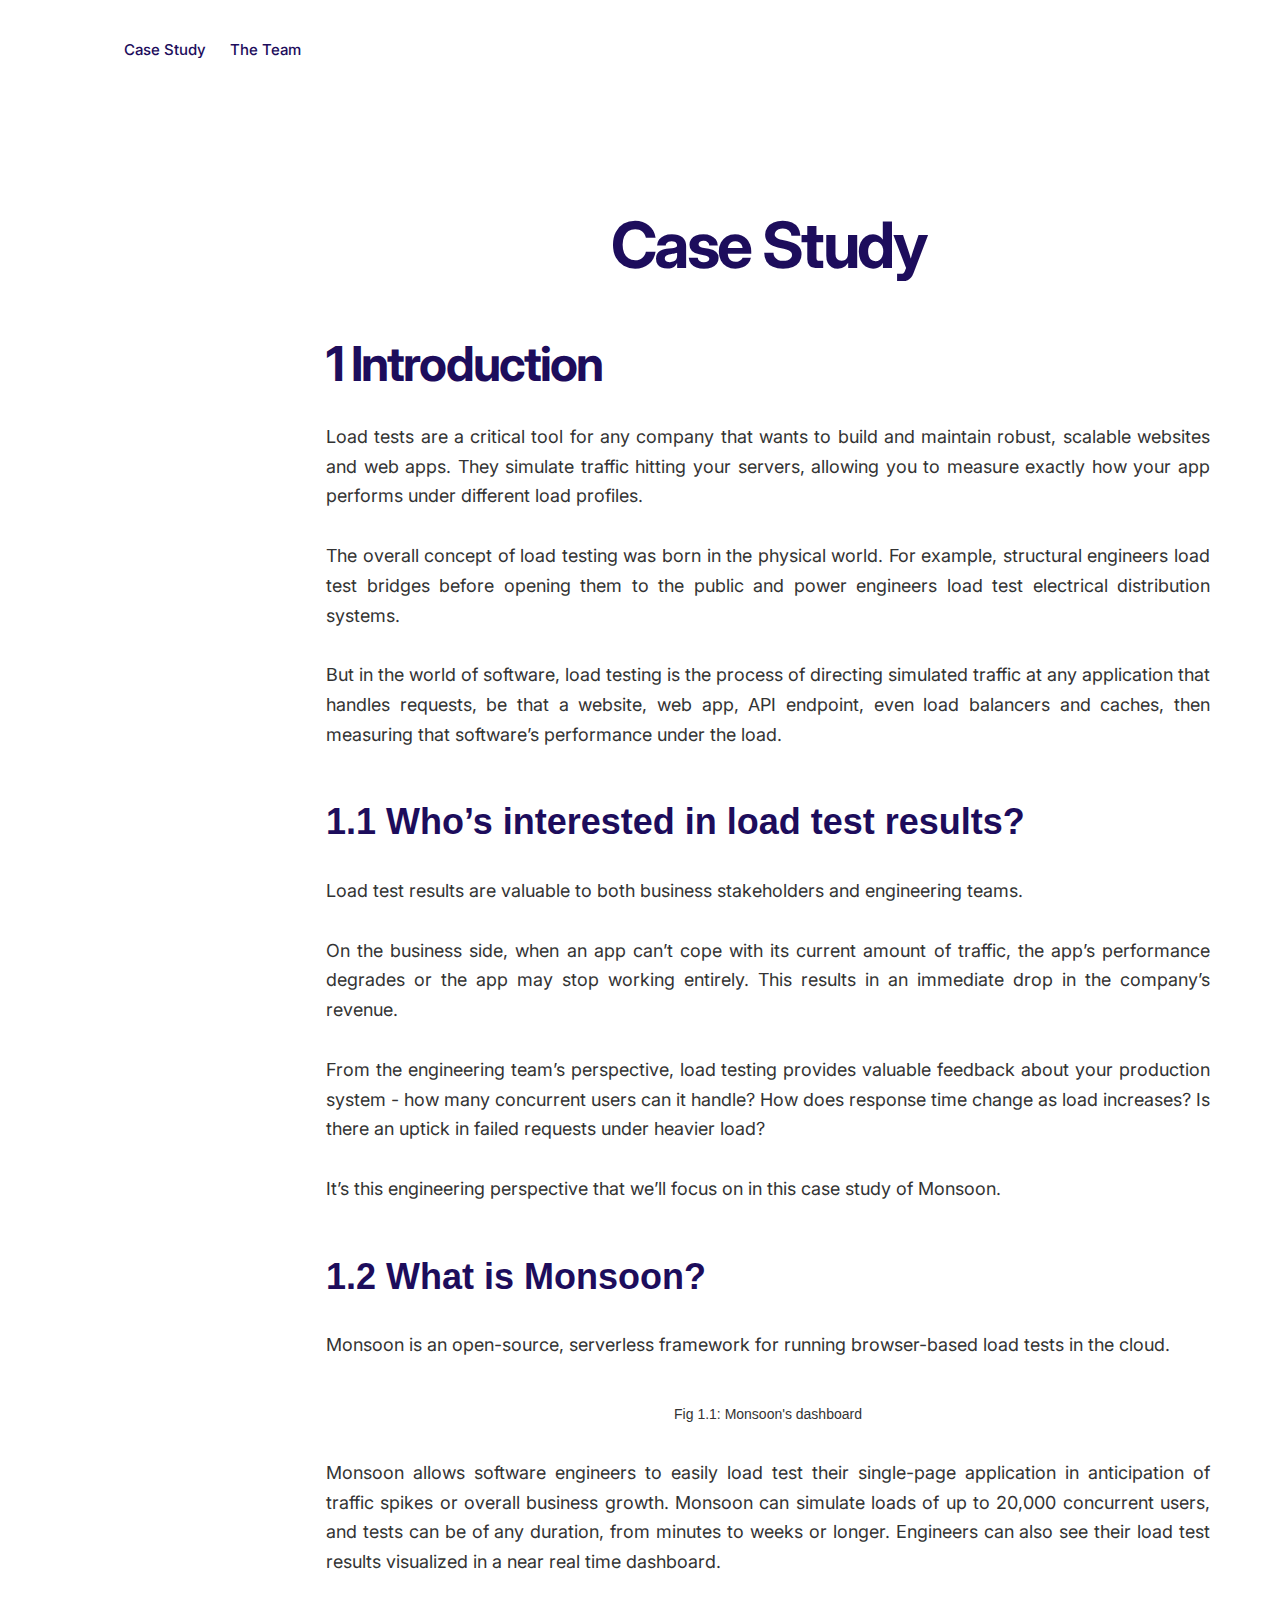
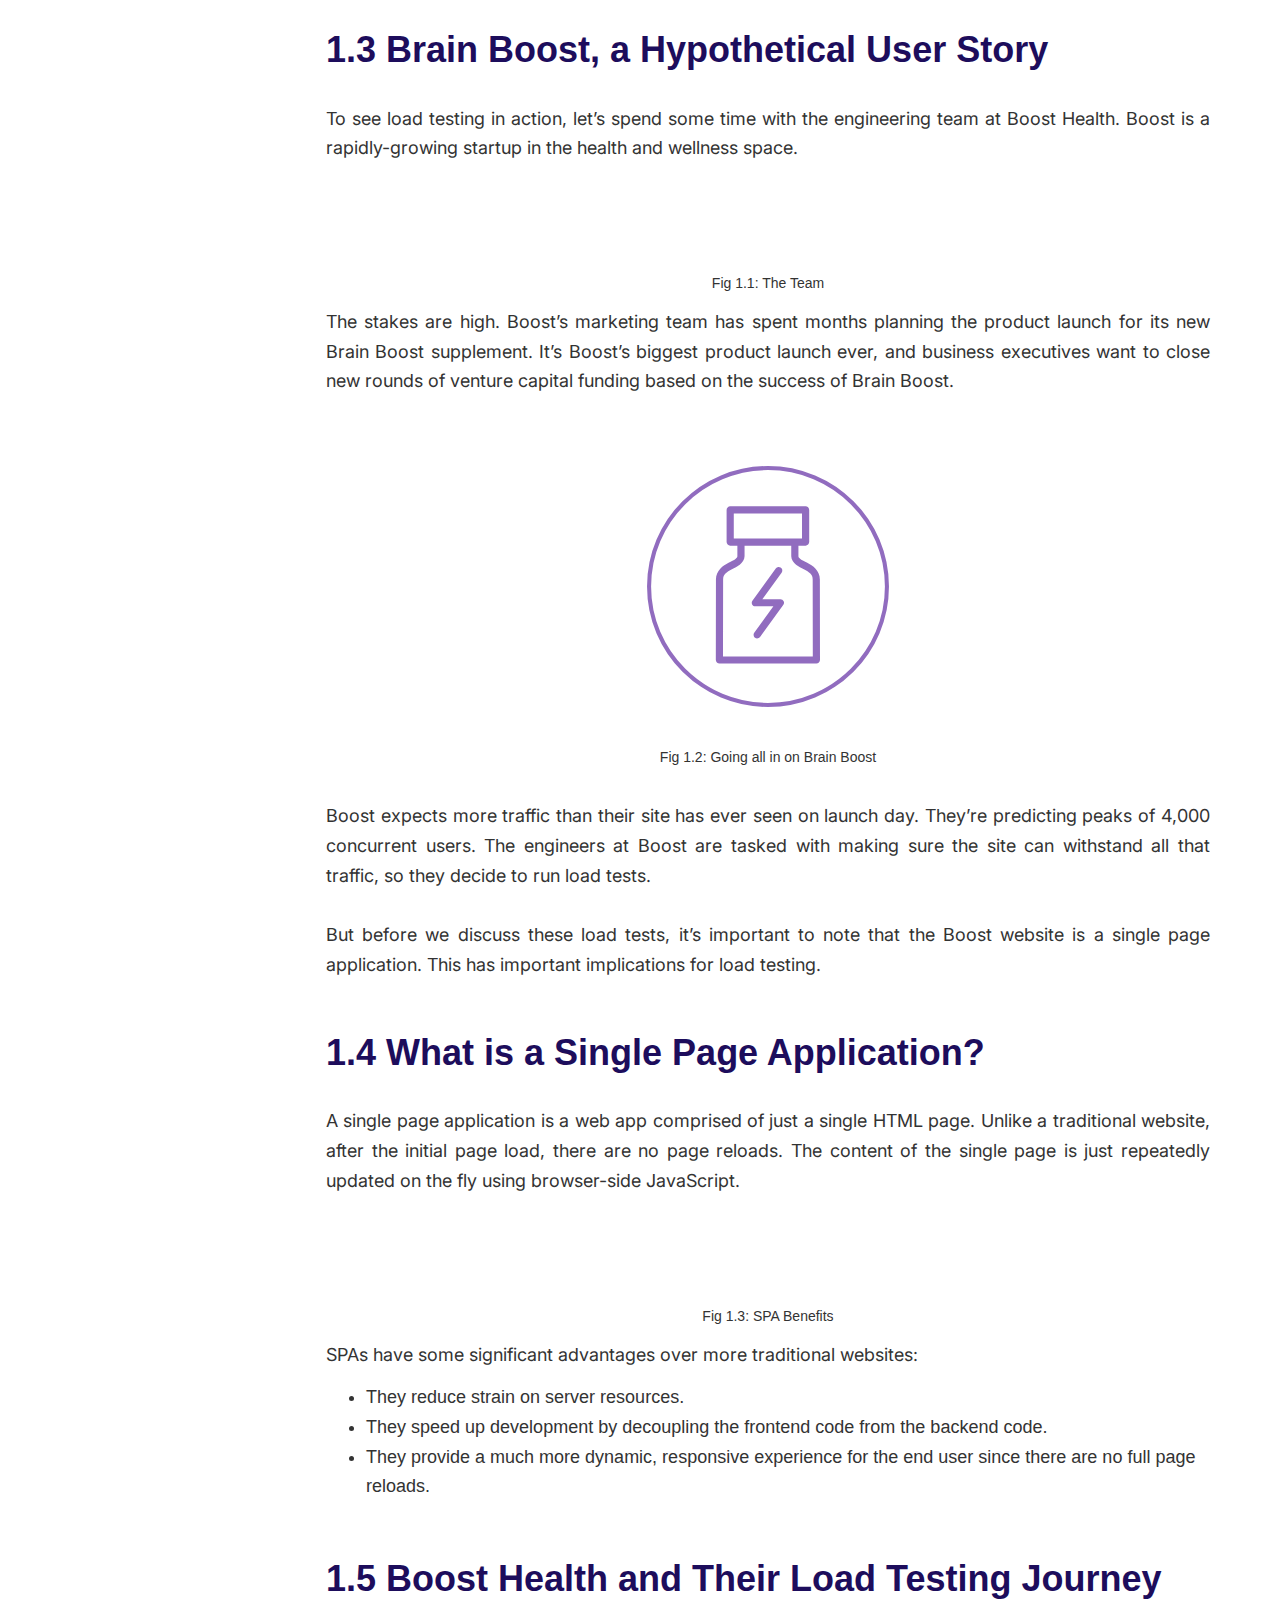
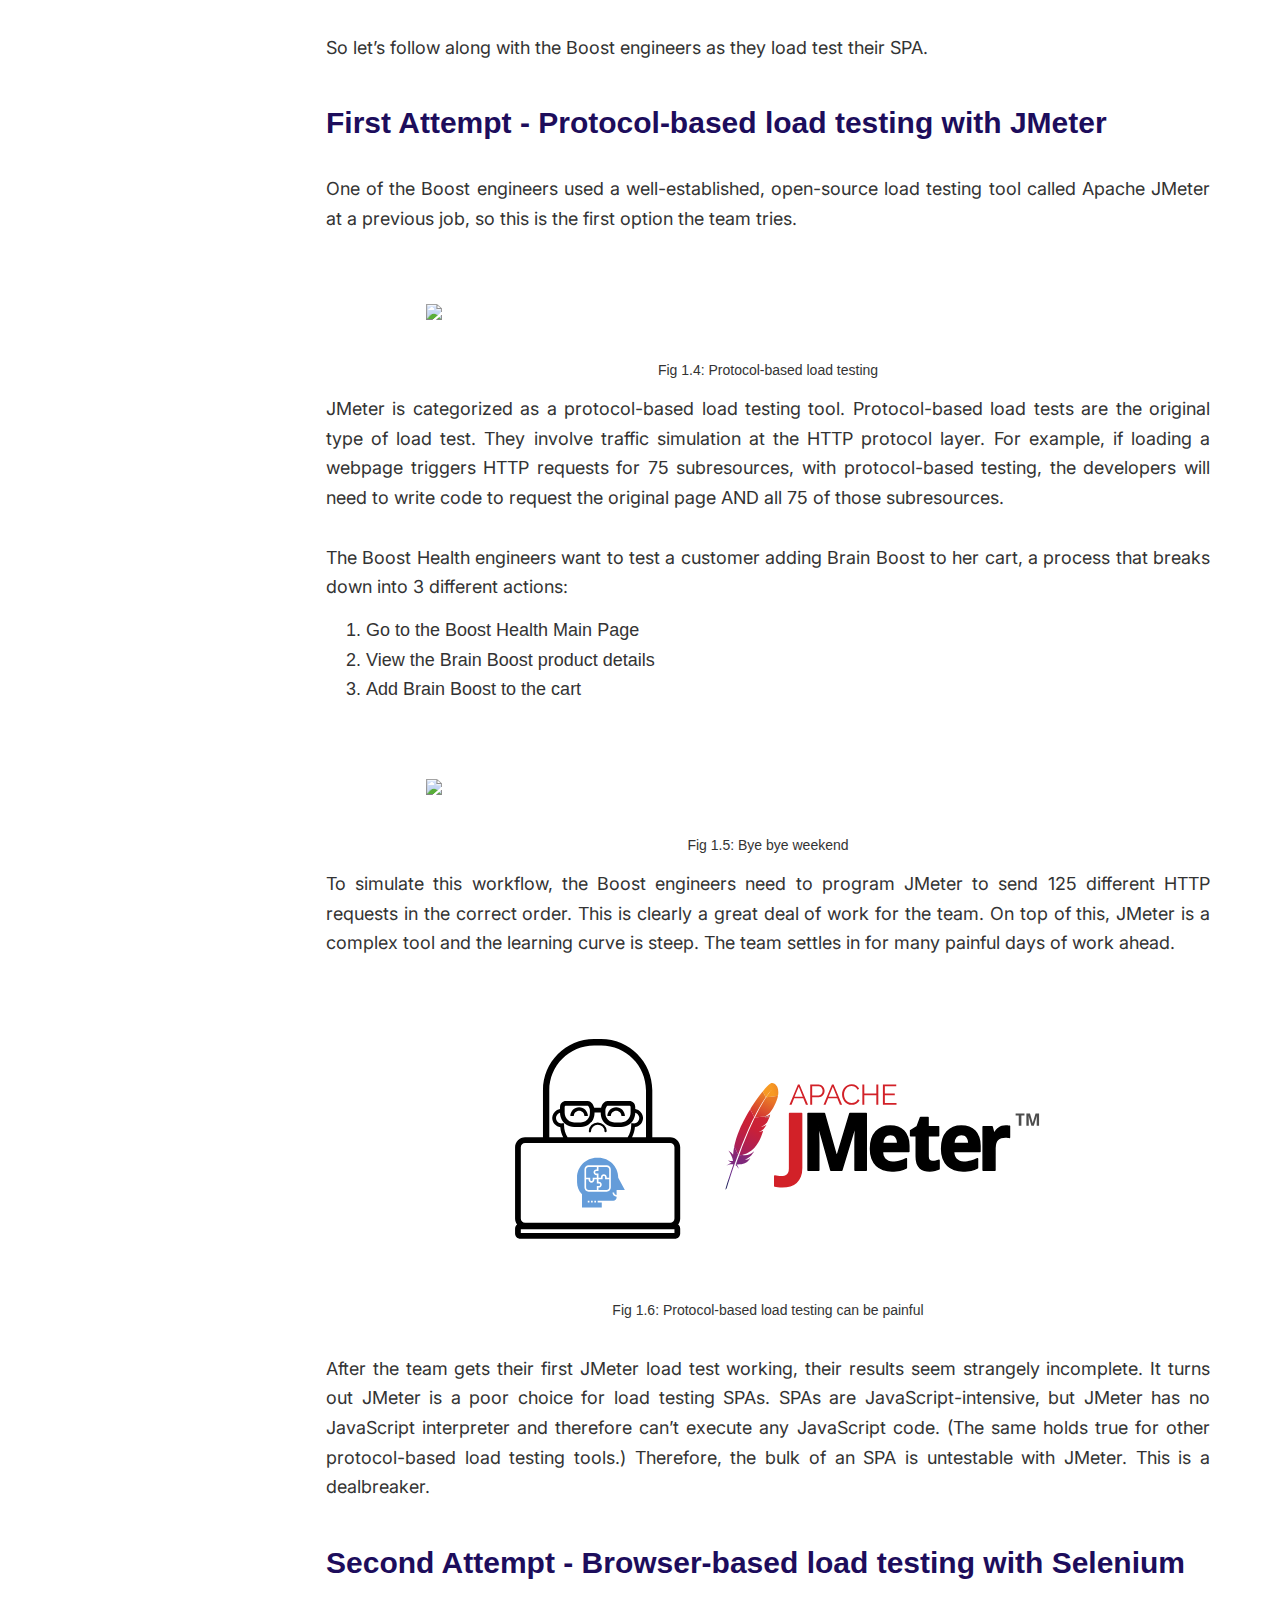
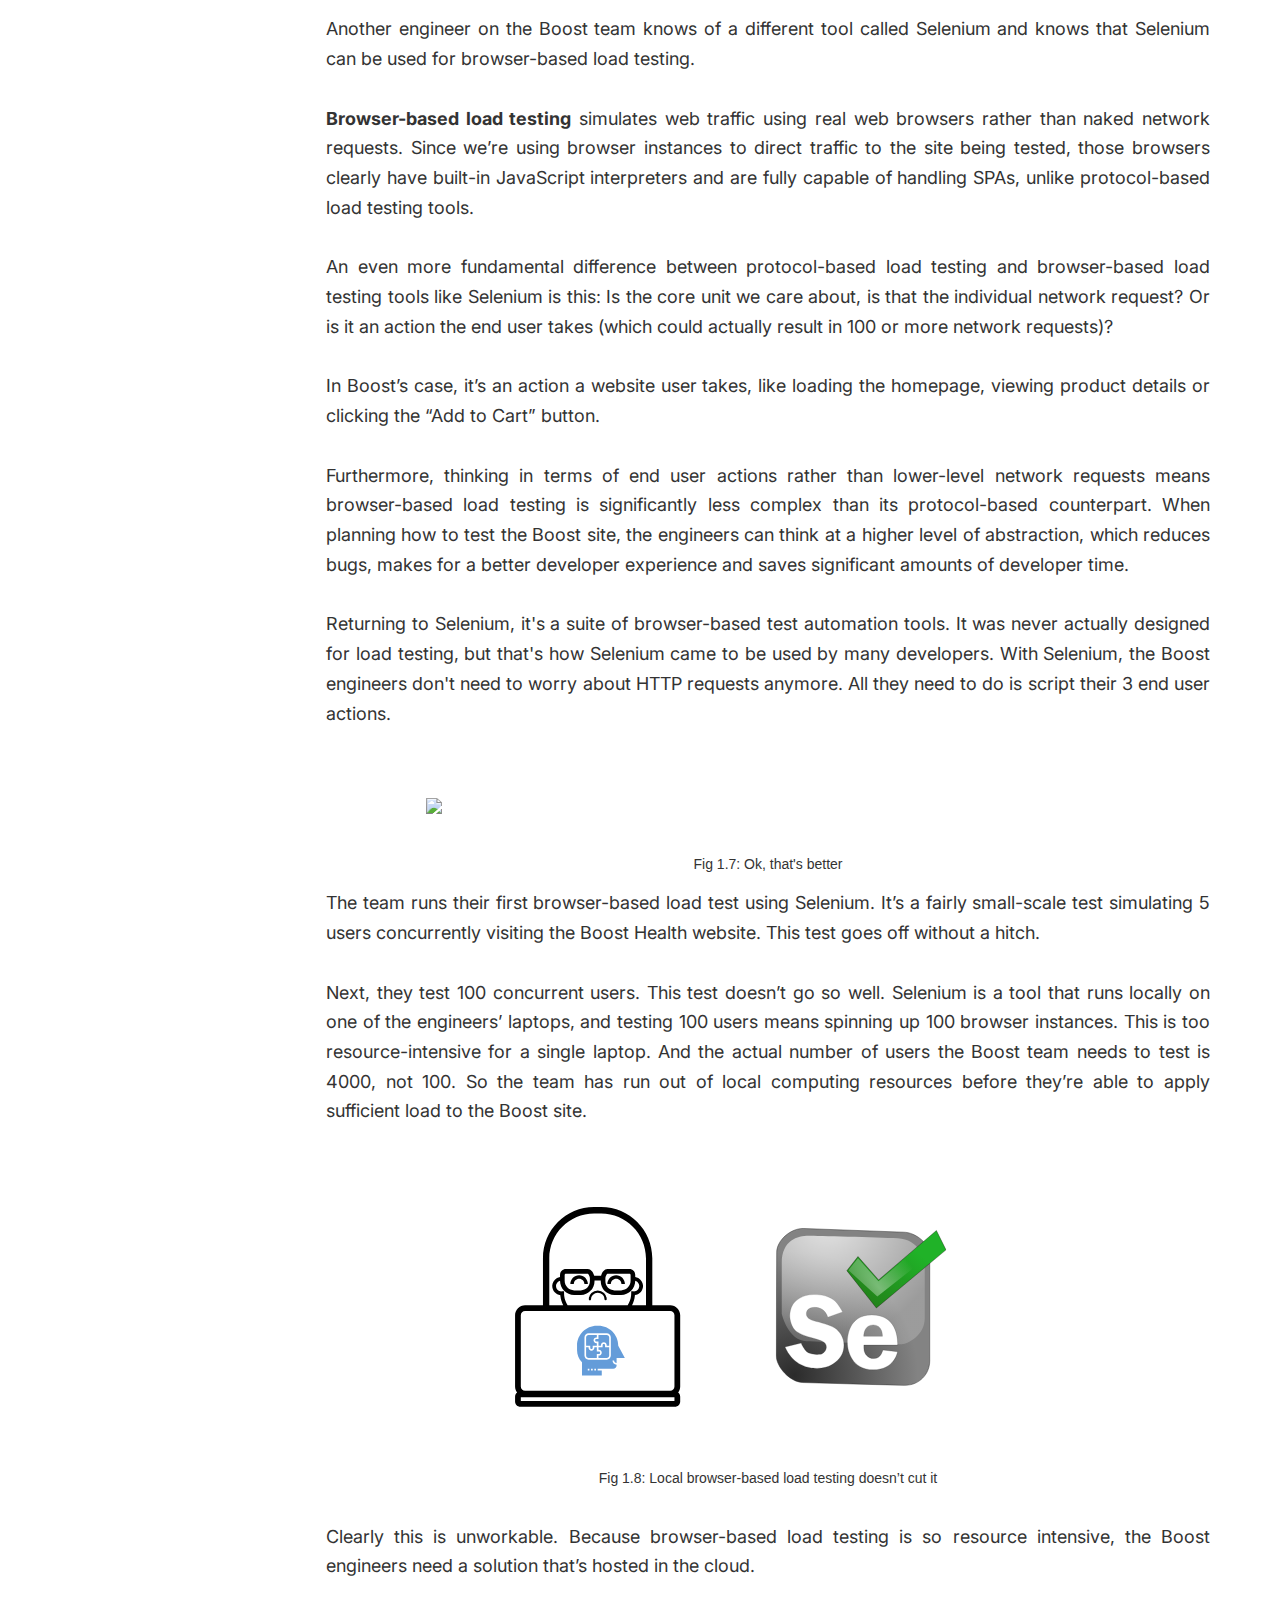
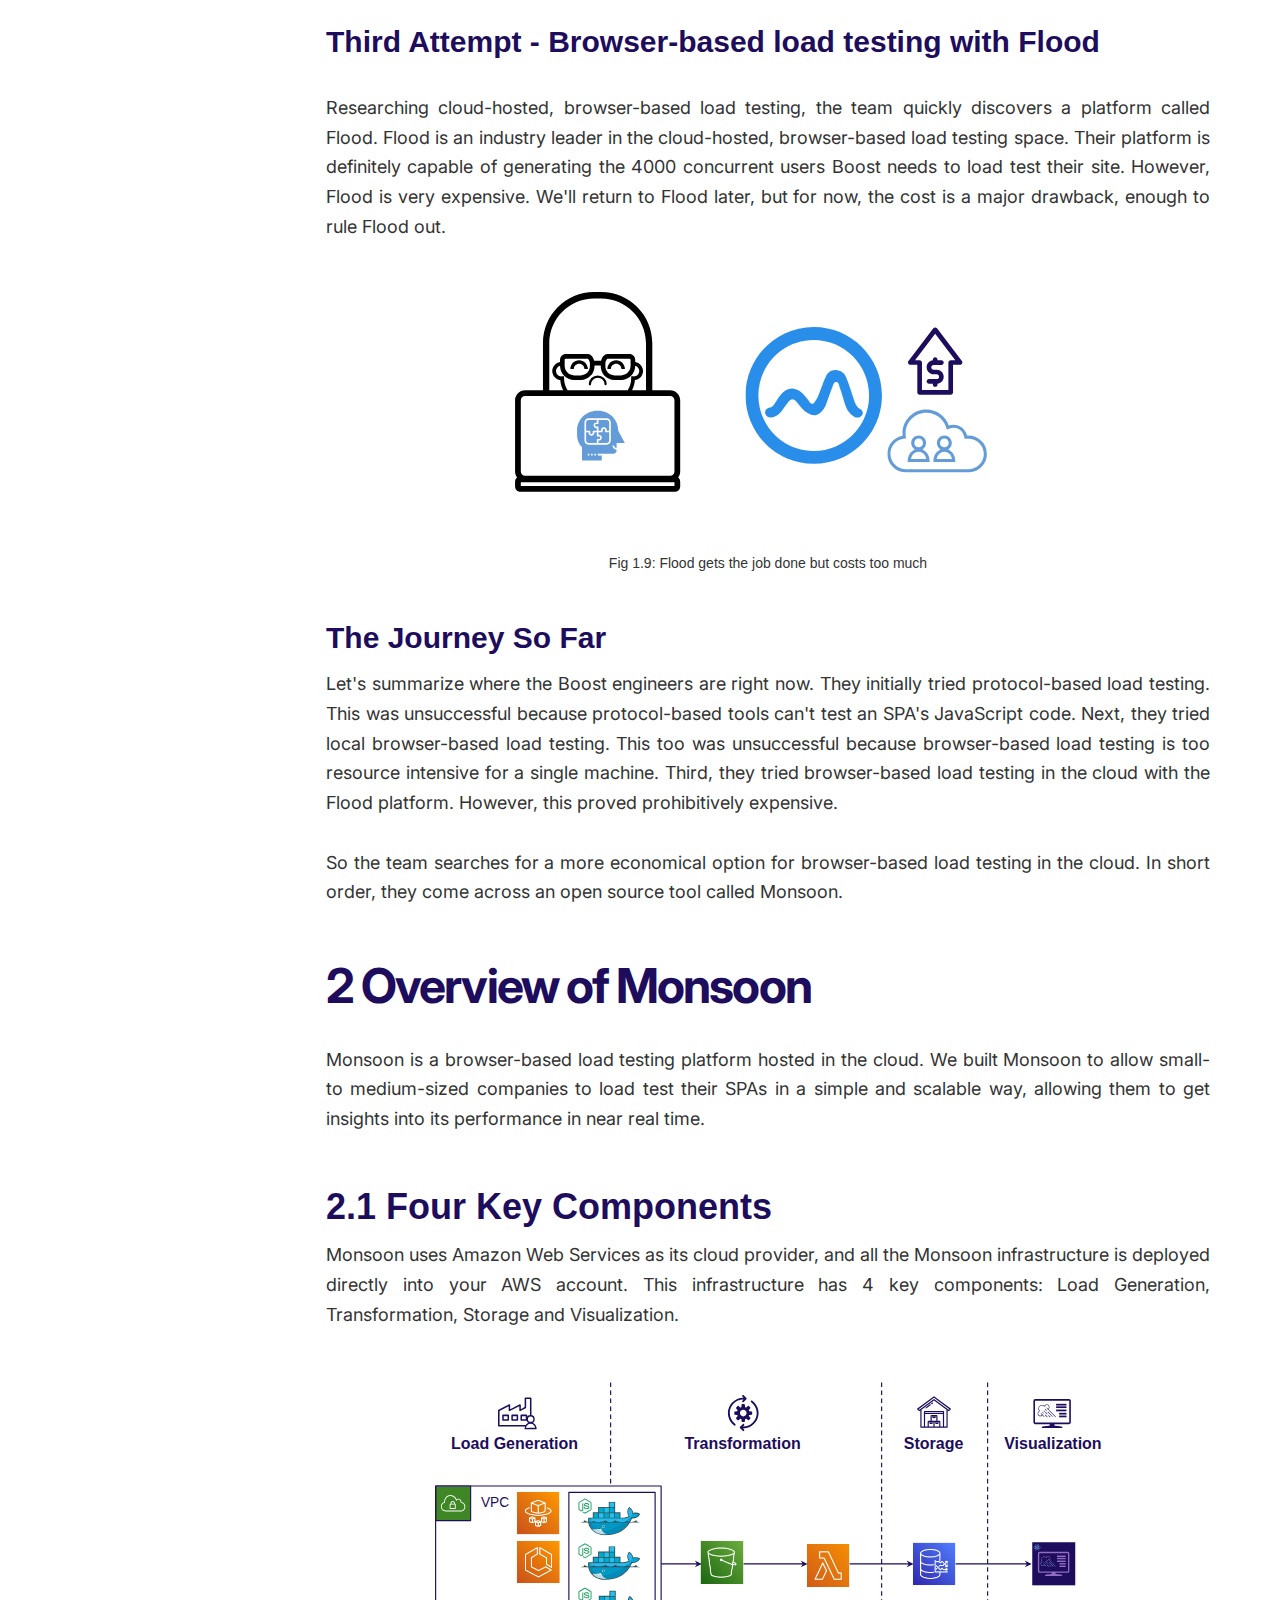
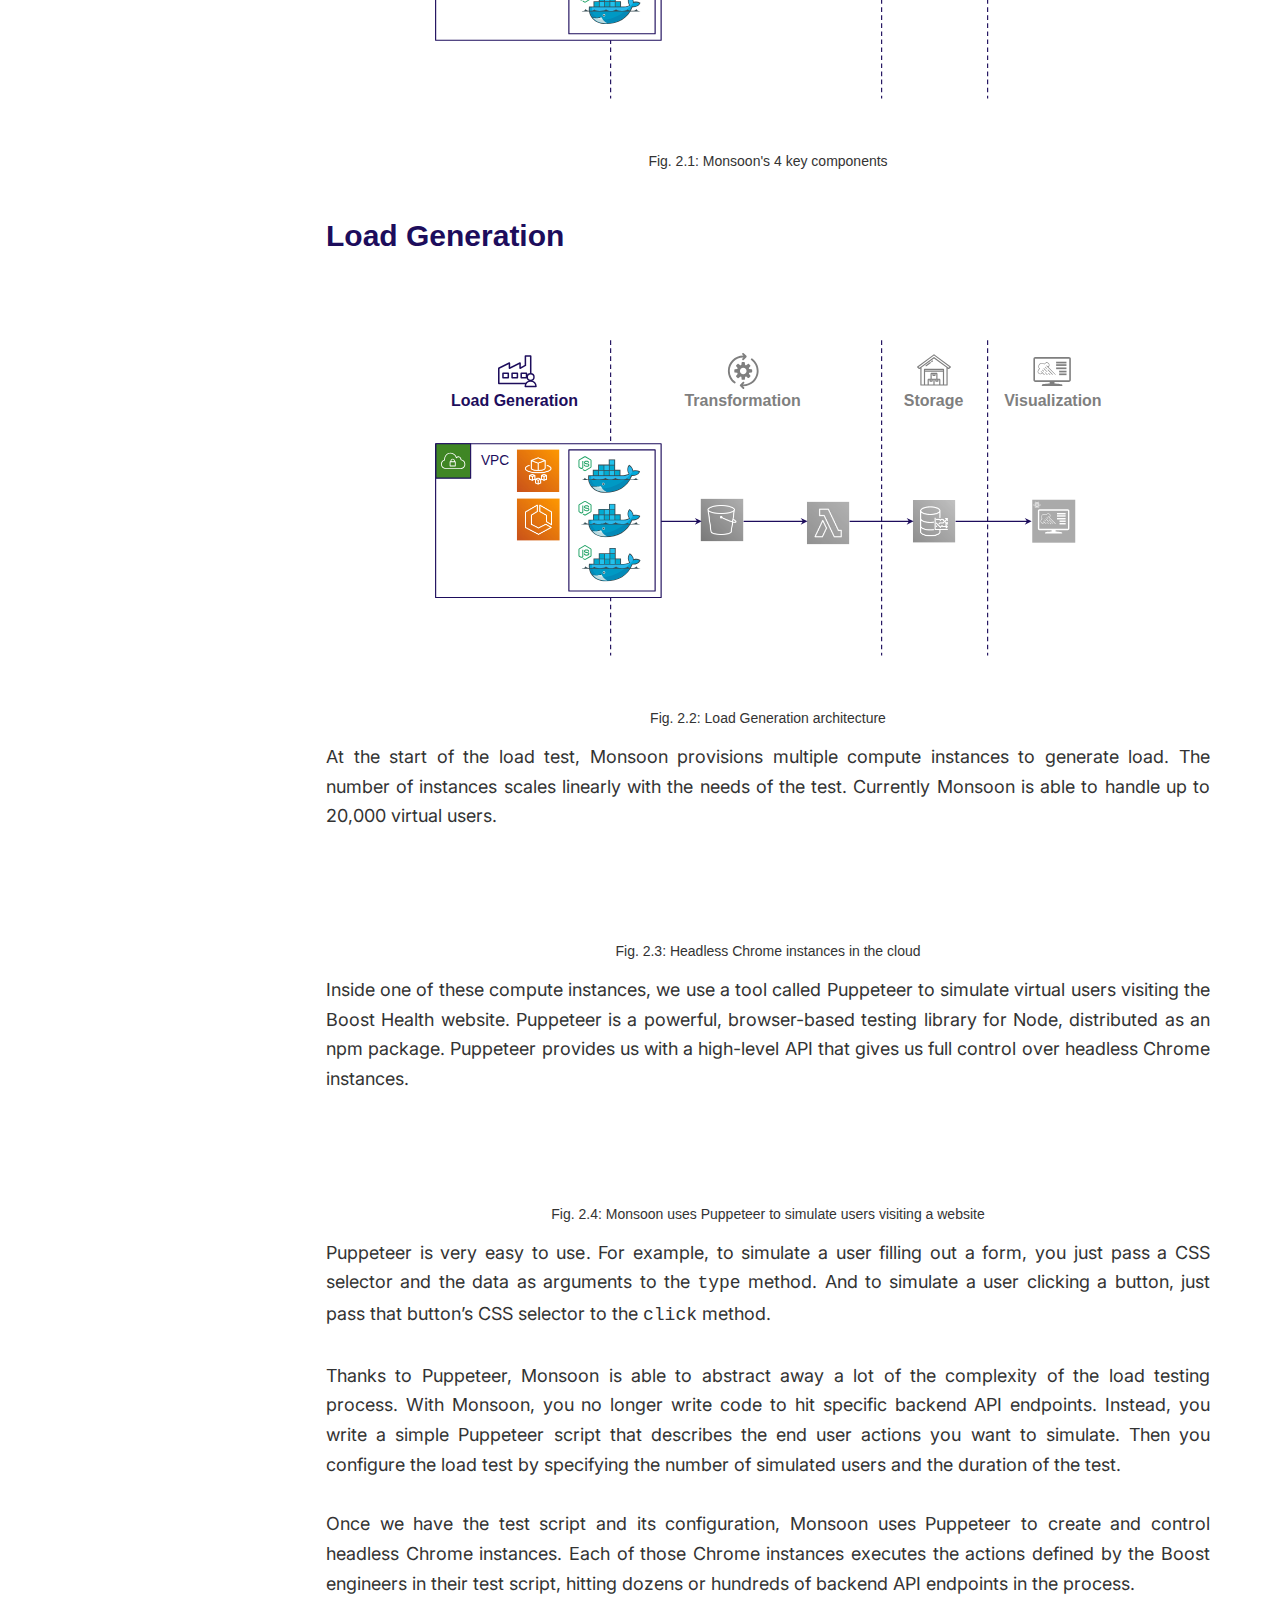
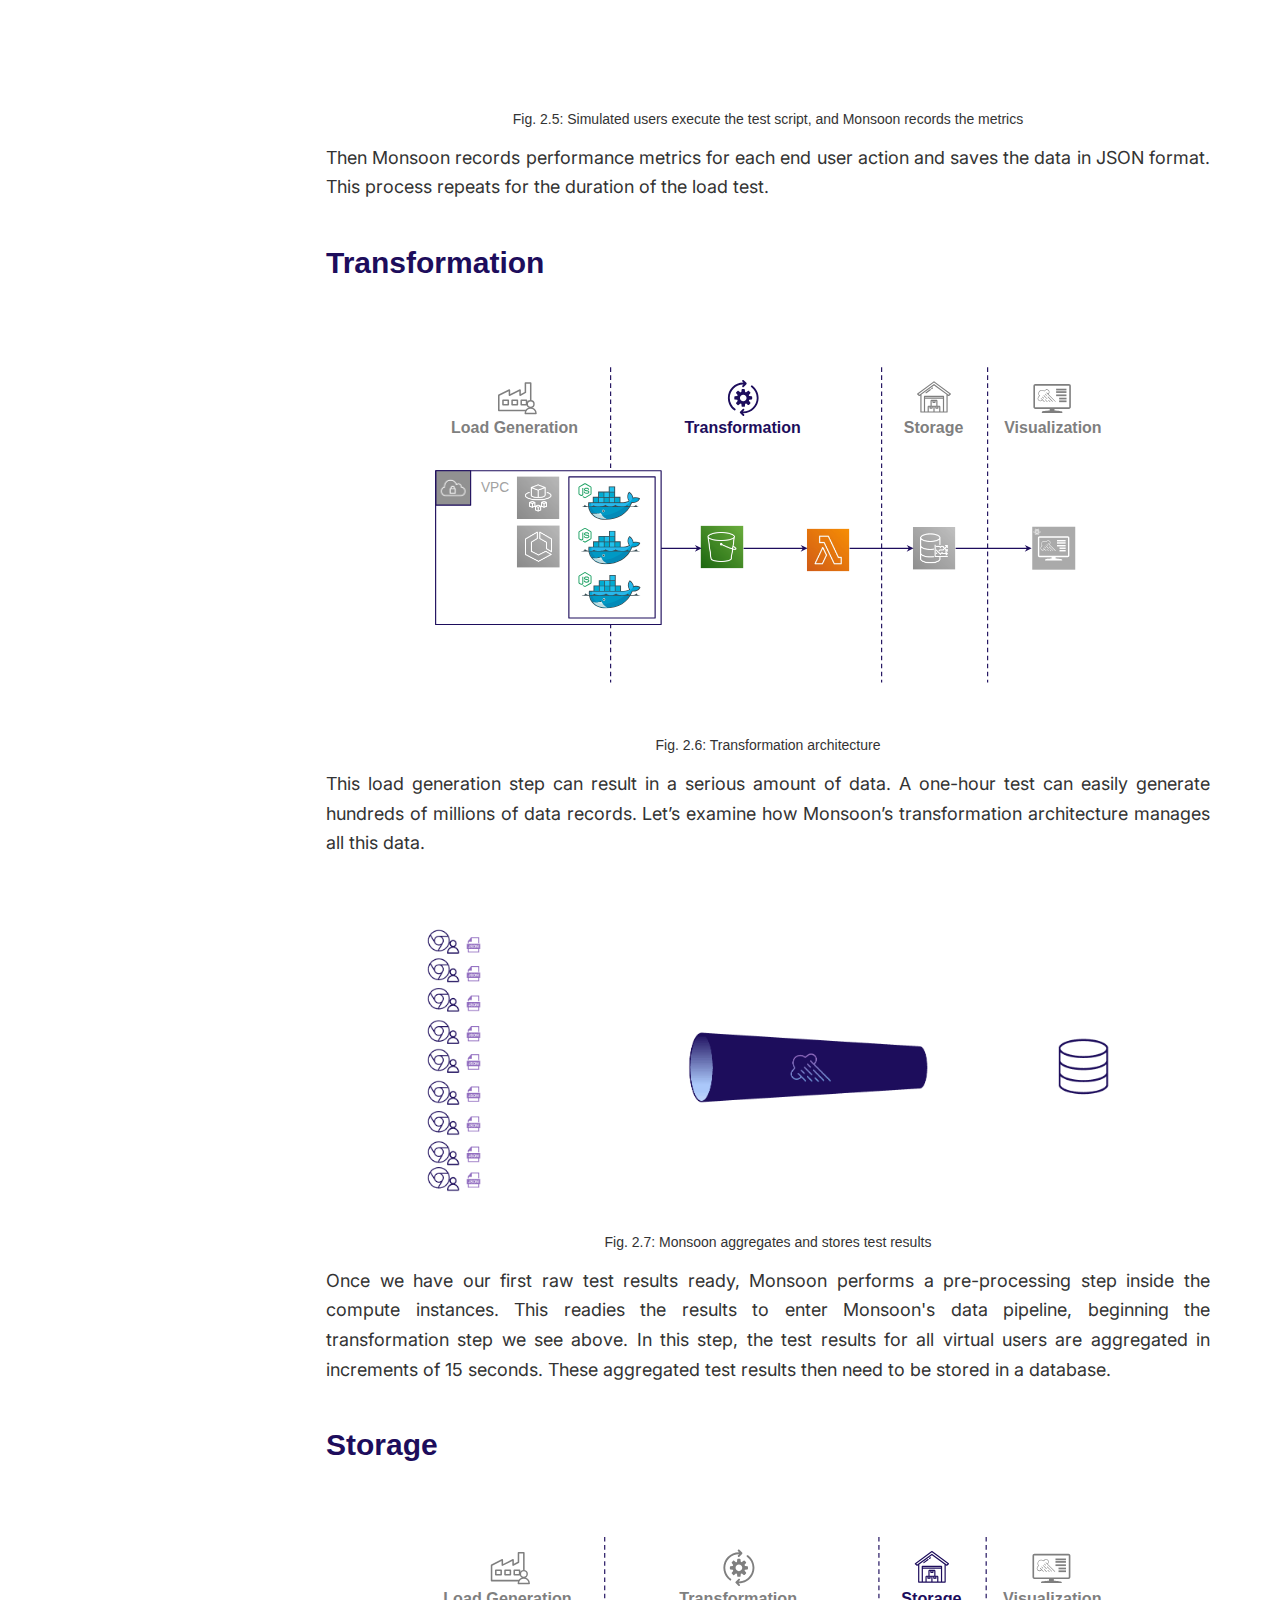
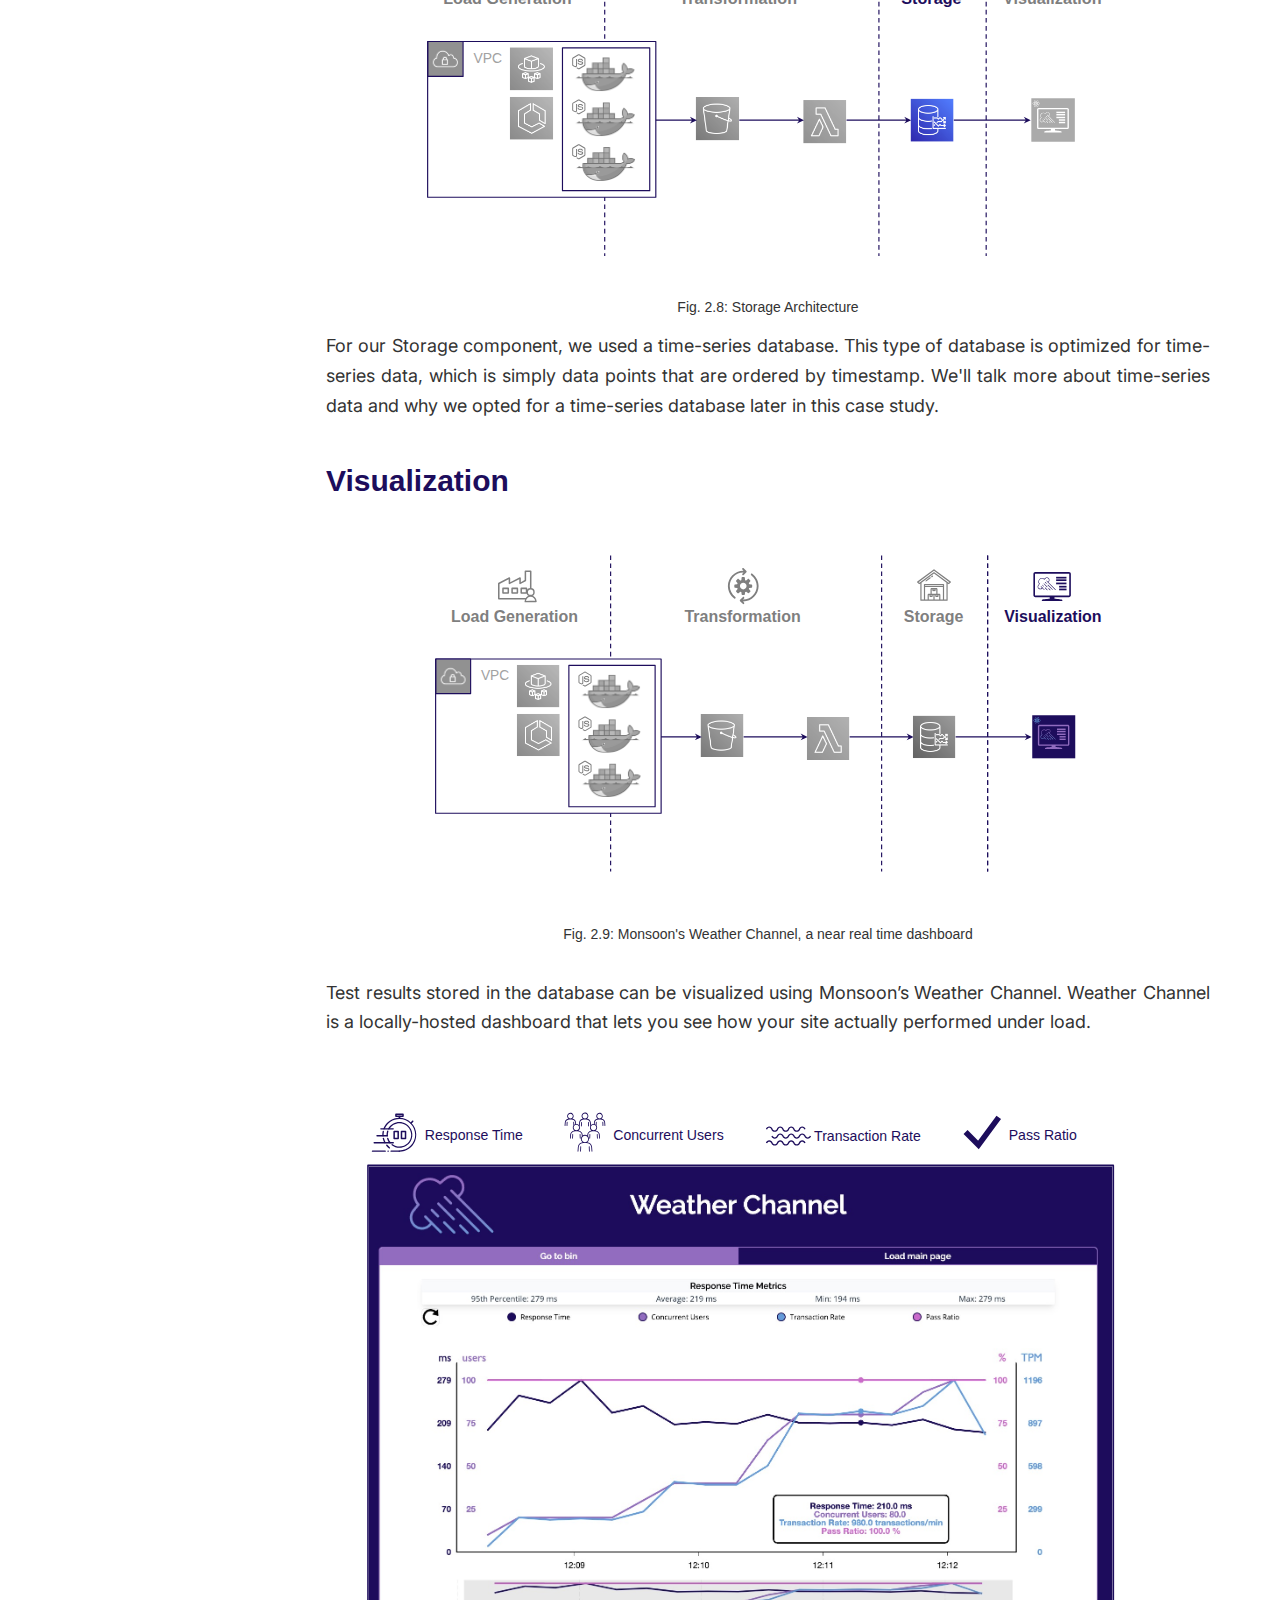
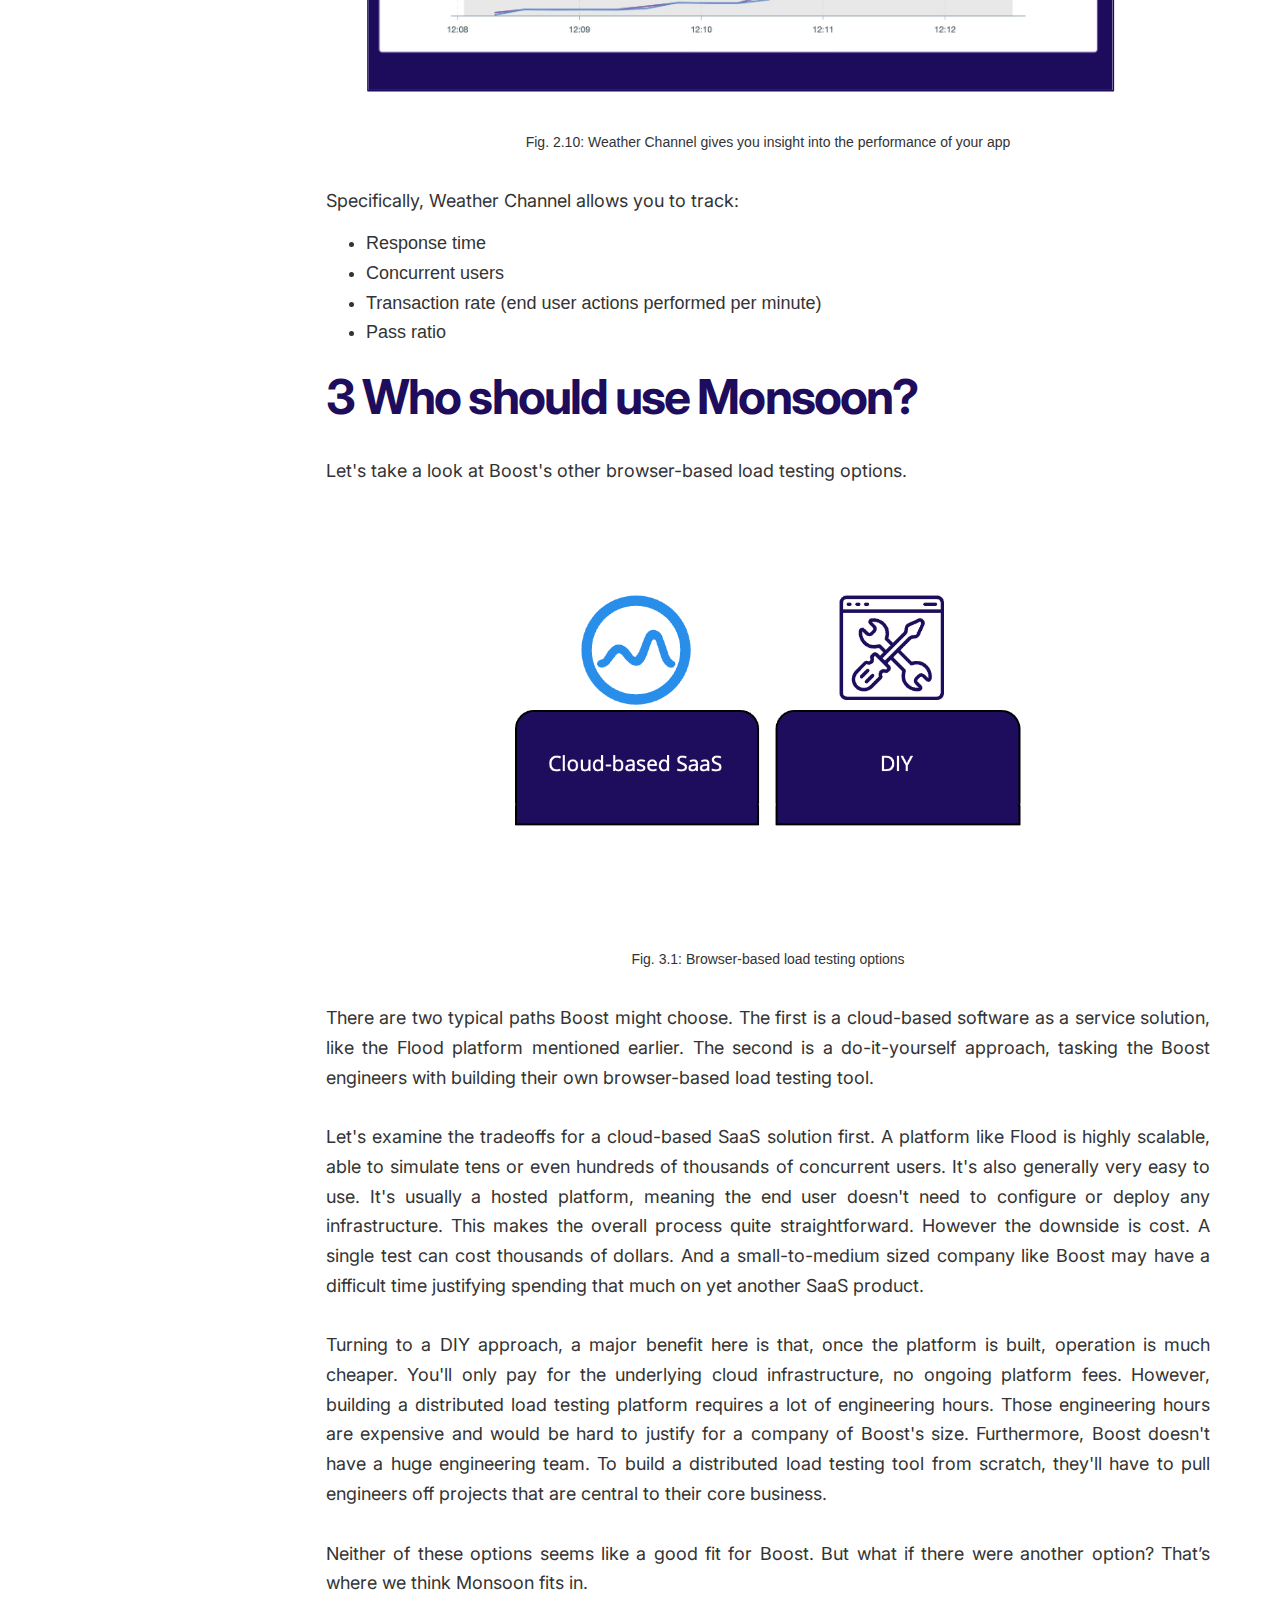
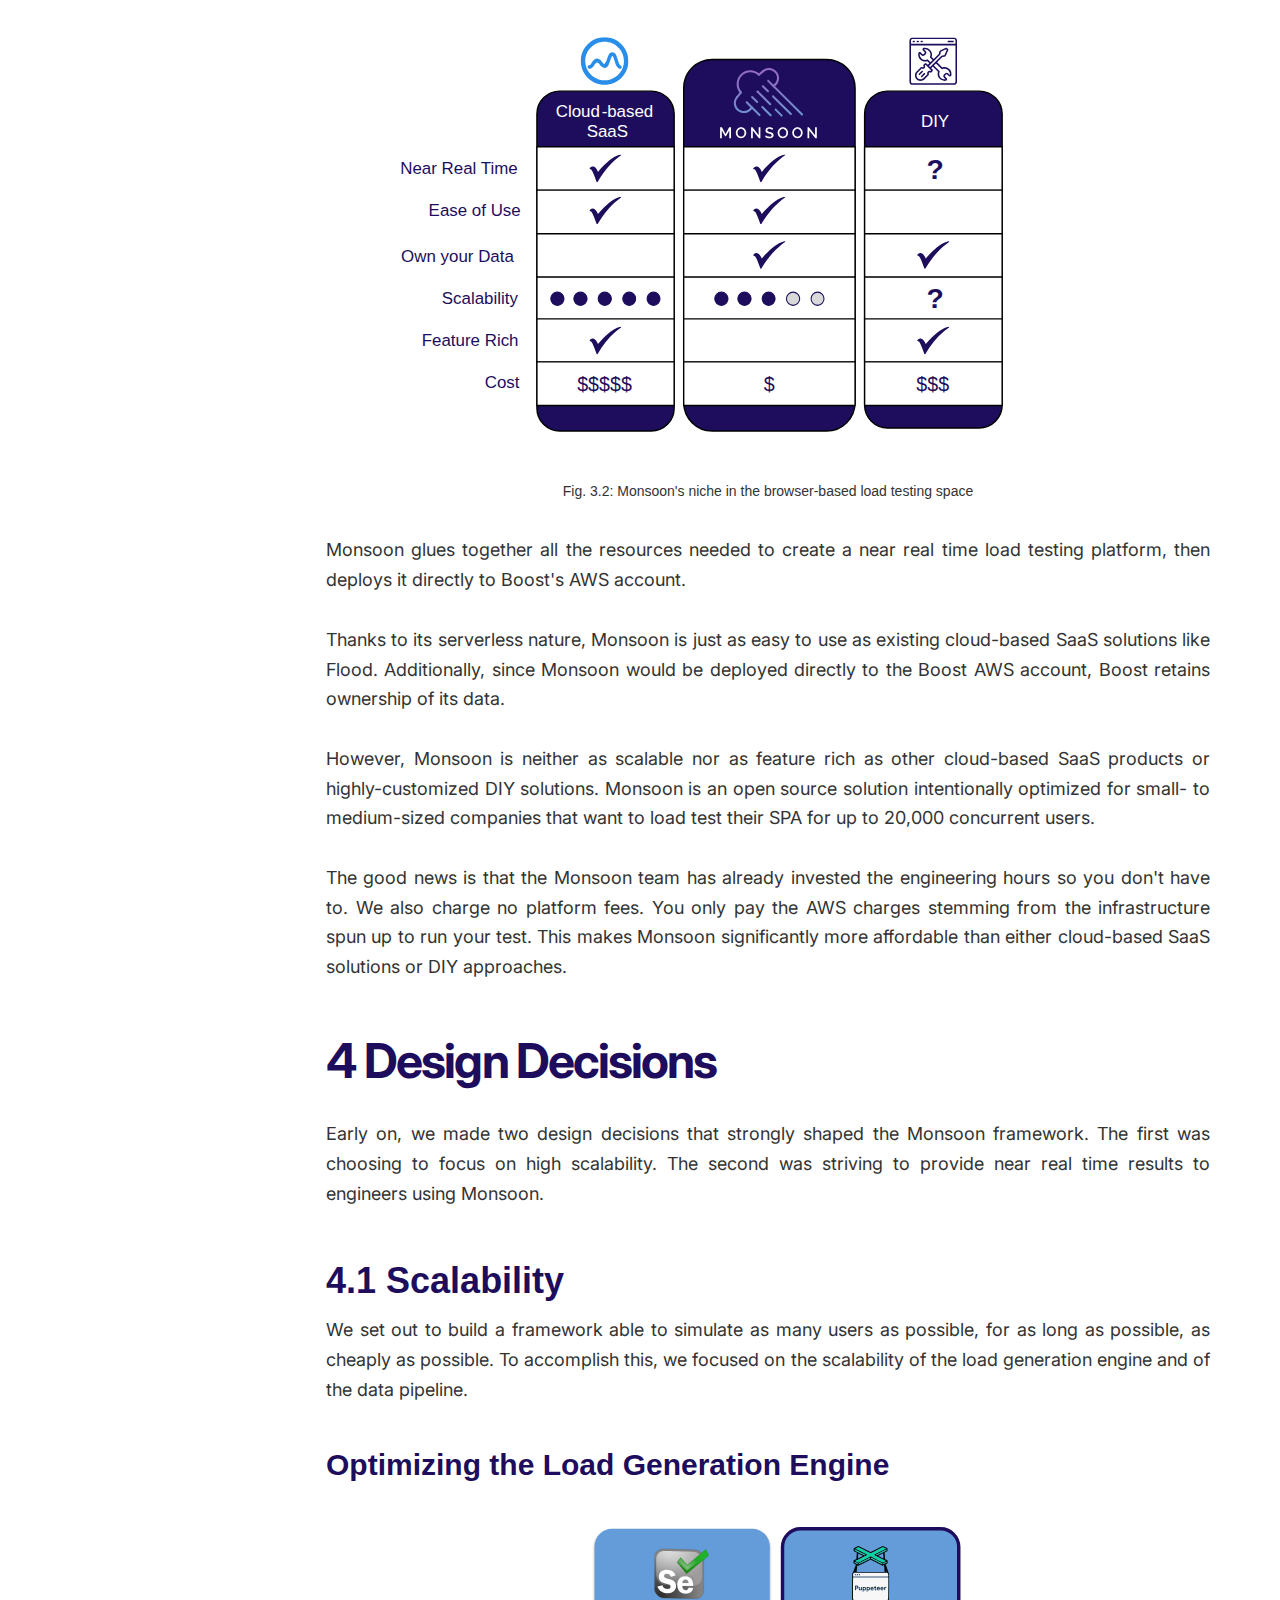
==== case-study.html @ d7f76caf "Fix typo" ====
<!DOCTYPE html>
<html data-wf-page="5f71dd169010d6326b65485d">

<head>
  <meta charset="utf-8" />
  <title>Monsoon Load Testing • Case Study</title>
  <meta content="width=device-width, initial-scale=1" name="viewport" />
  <link href="assets/css/style.css" rel="stylesheet" type="text/css" />
  <script src="https://ajax.googleapis.com/ajax/libs/webfont/1.6.26/webfont.js" type="text/javascript"></script>
  <link rel="stylesheet" href="https://fonts.googleapis.com/css?family=Inter:regular,500,600,700" media="all" />
  <script type="text/javascript">
    WebFont.load({ google: { families: ["Inter:regular,500,600,700"] } });
  </script>
  <script type="text/javascript">
    !(function (o, c) {
      var n = c.documentElement,
        t = " w-mod-";
      (n.className += t + "js"),
        ("ontouchstart" in o ||
          (o.DocumentTouch && c instanceof DocumentTouch)) &&
        (n.className += t + "touch");
    })(window, document);
  </script>
  <link href="assets/images/monsoon_graphic_color-cropped.svg" rel="shortcut icon" type="image/x-icon" />
  <link href="assets/images/monsoon_graphic_color-cropped.svg" rel="apple-touch-icon" />
  <script src="https://kit.fontawesome.com/d019875f94.js" crossorigin="anonymous"></script>
  <meta name="image" property="og:image" content="assets/images/monsoon_graphic_color-cropped.svg" />
</head>

<body>
  <div class="navigation-wrap">
    <div data-collapse="medium" data-animation="default" data-duration="400" role="banner" class="navigation w-nav">
      <div class="navigation-container">
        <div class="navigation-left">
          <a href="/" aria-current="page" class="brand w-nav-brand w--current" aria-label="home">
            <img src="assets/images/monsoon_graphic_color.svg" alt="" class="template-logo">
          </a>
          <nav role="navigation" class="nav-menu w-nav-menu">
            <a href="./case-study.html" class="link-block w-inline-block">
              <div>Case Study</div>
            </a>
            <a href="./team.html" class="link-block w-inline-block">
              <div>The Team</div>
            </a>
          </nav>
        </div>
        <div class="navigation-right">
          <div class="login-buttons">
            <a href="https://github.com/monsoon-load-testing/monsoon" target="_blank">
              <span style="color: #161d6f">
                <i class="fab fa-github fa-lg"></i>
              </span>
            </a>
          </div>
        </div>
      </div>
      <div class="w-nav-overlay" data-wf-ignore="" id="w-nav-overlay-0"></div>
    </div>
  </div>
  <div id="sidebar" class="toc">
  </div>
  <div class="section header">
    <article class="container case-study-container">
      <div class="hero-text-container">
        <h1 class="h1 centered">Case Study</h1>
      </div>
      <div id="case-study">
        <br />
        <br />
        <!-- Section 1 -->
        <h2 class="h2">1 Introduction</h2>
        <br>
        <p>
          Load tests are a critical tool for any company that wants to build and maintain robust, 
          scalable websites and web apps. They simulate traffic hitting your servers, 
          allowing you to measure exactly how your app performs under different load profiles.
        </p>
        <br>
        <p>
          The overall concept of load testing was born in the physical world. 
          For example, structural engineers load test bridges before opening them to the public and power engineers load test electrical distribution systems. 
        </p>
        <br>
        <p>
          But in the world of software, load testing is the process of directing simulated traffic at any application that handles requests, 
          be that a website, web app, API endpoint, even load balancers and caches, then measuring that software’s performance under the load.
        </p>
        <br />
        <h3>1.1 Who’s interested in load test results?</h3>
        <br />
        <p>
          Load test results are valuable to both business stakeholders and engineering teams. 
        </p>
        </br>
        <p>
          On the business side, when an app can’t cope with its current amount of traffic, the app’s performance degrades or the app may stop working entirely. 
          This results in an immediate drop in the company’s revenue.
        </p>
        <br />
        <p>
          From the engineering team’s perspective, load testing provides valuable feedback about your production system - how many concurrent users can it handle? 
          How does response time change as load increases? Is there an uptick in failed requests under heavier load?
        </p>
        <br />
        <p>
          It’s this engineering perspective that we’ll focus on in this case study of Monsoon.
        </p>
        <br />
        <h3>1.2 What is Monsoon?</h3>
        <br />
        <p>
          Monsoon is an open-source, serverless framework for running browser-based load tests in the cloud. 
        </p>
        <br />
        <figure>
          <img src="assets/images/1-introduction/demo.gif" id="case-study" alt="">
          <figcaption>Fig 1.1: Monsoon's dashboard</figcaption>
        </figure>
        <br />
        <p>
          Monsoon allows software engineers to easily load test their single-page application in anticipation of traffic spikes or overall business growth. 
          Monsoon can simulate loads of up to 20,000 concurrent users, and tests can be of any duration, from minutes to weeks or longer. 
          Engineers can also see their load test results visualized in a near real time dashboard.
        </p>
        <br />
        <h3>1.3 Brain Boost, a Hypothetical User Story</h3>
        <br />
        <p>
          To see load testing in action, let’s spend some time with the engineering team at Boost Health. 
          Boost is a rapidly-growing startup in the health and wellness space.
        </p>
        <br />
        <figure>
          <img src="assets/images/1-introduction/boost_team.svg" class="case-study-image" alt="">
          <figcaption>Fig 1.1: The Team</figcaption>
        </figure>
        <p>
          The stakes are high. Boost’s marketing team has spent months planning the product launch for its new Brain Boost supplement. 
          It’s Boost’s biggest product launch ever, and business executives want to close new rounds of venture capital funding based on the success of Brain Boost. 
        </p>
        <br />
        <figure>
          <img src="assets/images/1-introduction/brain.svg" class="case-study-image-x-small" alt="">
          <figcaption>Fig 1.2: Going all in on Brain Boost</figcaption>
        </figure>
        <br />
        <p>
          Boost expects more traffic than their site has ever seen on launch day. 
          They’re predicting peaks of 4,000 concurrent users. 
          The engineers at Boost are tasked with making sure the site can withstand all that traffic, so they decide to run load tests.
        </p>
        <br />
        <p>
          But before we discuss these load tests, it’s important to note that the Boost website is a single page application. 
          This has important implications for load testing.
        </p>
        <br />
        <h3>1.4 What is a Single Page Application?</h3>
        <br />
        <p>A single page application is a web app comprised of just a single HTML page. Unlike a traditional website, after the initial page load, there are no page reloads. 
          The content of the single page is just repeatedly updated on the fly using browser-side JavaScript.
        </p>
        <br />
        <figure>
          <img src="assets/images/1-introduction/SPA_benefits.svg" class="case-study-image-large" alt="">
          <figcaption>Fig 1.3: SPA Benefits</figcaption>
        </figure>
        <p>
          SPAs have some significant advantages over more traditional websites:
        </p>
        <ul>
          <li>They reduce strain on server resources.</li>
          <li>They speed up development by decoupling the frontend code from the backend code.</li>
          <li>They provide a much more dynamic, responsive experience for the end user since there are no full page reloads.          </li>
        </ul>
        <br />
        <h3>1.5 Boost Health and Their Load Testing Journey</h3>
        <br />
        <p>
          So let’s follow along with the Boost engineers as they load test their SPA.
        </p>
        <br />
        <h4>First Attempt - Protocol-based load testing with JMeter</h4>

        <br />
        <p>
          One of the Boost engineers used a well-established, open-source load testing tool called Apache JMeter at a previous job, 
          so this is the first option the team tries.
        </p>
        <br />
        <figure>
          <img src="assets/images/1-introduction/protocol-based-load-testing.gif" class="case-study-image-large">
          <figcaption>Fig 1.4: Protocol-based load testing</figcaption>
        </figure>
        <p>
          JMeter is categorized as a protocol-based load testing tool. Protocol-based load tests are the original type of load test. 
          They involve traffic simulation at the HTTP protocol layer. 
          For example, if loading a webpage triggers HTTP requests for 75 subresources, with protocol-based testing, the developers will need to write code to request the original page AND all 75 of those subresources.
        </p>
        <br />
        <p>
          The Boost Health engineers want to test a customer adding Brain Boost to her cart, a process that breaks down into 3 different actions:
        </p>
        <ol>
          <li>Go to the Boost Health Main Page</li>
          <li>View the Brain Boost product details</li>
          <li>Add Brain Boost to the cart</li>
        </ol>
        <br/>
        <figure>
          <img src="assets/images/1-introduction/3actions_125requests.gif" class="case-study-image-large">
          <figcaption>Fig 1.5: Bye bye weekend</figcaption>
        </figure>
        <p>
          To simulate this workflow, the Boost engineers need to program JMeter to send 125 different HTTP requests in the correct order. This is clearly a great deal of work for the team. On top of this, JMeter is a complex tool and the learning curve is steep. The team settles in for many painful days of work ahead. 
        </p>
        <br />
        <figure>
          <img src="assets/images/1-introduction/unhappydev-jmeter.svg" class="case-study-image">
          <figcaption>Fig 1.6: Protocol-based load testing can be painful</figcaption>
        </figure>
        <br />
        <p>
          After the team gets their first JMeter load test working, their results seem strangely incomplete. It turns out JMeter is a poor choice for load testing SPAs. 
          SPAs are JavaScript-intensive, but JMeter has no JavaScript interpreter and therefore can’t execute any JavaScript code. (The same holds true for other protocol-based load testing tools.) 
          Therefore, the bulk of an SPA is untestable with JMeter. This is a dealbreaker. 
        </p>
        <br />
        <h4>Second Attempt - Browser-based load testing with Selenium</h4>
        <br />
        <p>
          Another engineer on the Boost team knows of a different tool called Selenium and knows that Selenium can be used for browser-based load testing. 
        </p>
        <br />
        <p>
          <Strong>Browser-based load testing</strong> simulates web traffic using real web browsers rather than naked network requests. 
          Since we’re using browser instances to direct traffic to the site being tested, 
          those browsers clearly have built-in JavaScript interpreters and are fully capable of handling SPAs, unlike protocol-based load testing tools.
        </p>
        <br />
        <p>
          An even more fundamental difference between protocol-based load testing and browser-based load testing tools like Selenium is this: 
          Is the core unit we care about, is that the individual network request? Or is it an action the end user takes (which could actually result in 100 or more network requests)?
        </p>
        <br />
        <p>
          In Boost’s case, it’s an action a website user takes, like loading the homepage, 
          viewing product details or clicking the “Add to Cart” button.
        </p>
        <br />
        <p>
          Furthermore, thinking in terms of end user actions rather than lower-level network requests means browser-based load testing is significantly less complex than its protocol-based counterpart. 
          When planning how to test the Boost site, the engineers can think at a higher level of abstraction, which reduces bugs, makes for a better developer experience and saves significant amounts of developer time.
        </p>
        <br />
        <p>
          Returning to Selenium, it's a suite of browser-based test automation tools. It was never actually designed for load testing, but that's how Selenium came to be used by many developers. With Selenium, the Boost engineers don't need to worry about HTTP requests anymore. All they need to do is script their 3 end user actions.​
        </p>
        <br />
        <figure>
          <img src="assets/images/1-introduction/3actions_3actions.gif" class="case-study-image-large">
          <figcaption>Fig 1.7: Ok, that's better</figcaption>
        </figure>
        <p> 
          The team runs their first browser-based load test using Selenium. 
          It’s a fairly small-scale test simulating 5 users concurrently visiting the Boost Health website. This test goes off without a hitch. 
        </p>
        <br />
        <p>
          Next, they test 100 concurrent users. This test doesn’t go so well. Selenium is a tool that runs locally on one of the engineers’ laptops, and testing 100 users means spinning up 100 browser instances. This is too resource-intensive for a single laptop. 
          And the actual number of users the Boost team needs to test is 4000, not 100. So the team has run out of local computing resources before they’re able to apply sufficient load to the Boost site.
        </p>
        <br />
        <figure>
          <img src="assets/images/1-introduction/unhappydev-selenium.svg" class="case-study-image">
          <figcaption>Fig 1.8: Local browser-based load testing doesn’t cut it</figcaption>
        </figure>
        <br />
        <p>
          Clearly this is unworkable. Because browser-based load testing is so resource intensive, the Boost engineers need a solution that’s hosted in the cloud.
        </p>
        <br />
        <h4>Third Attempt - Browser-based load testing with Flood</h4>
        <br />
        <p>
          Researching cloud-hosted, browser-based load testing, the team quickly discovers a platform called Flood. 
          Flood is an industry leader in the cloud-hosted, browser-based load testing space. Their platform is definitely capable of generating the 4000 concurrent users Boost needs to load test their site. However, Flood is very expensive. 
          We'll return to Flood later, but for now, the cost is a major drawback, enough to rule Flood out.
        </p>
        <figure>
          <img src="assets/images/1-introduction/unhappydev-flood.svg" class="case-study-image">
          <figcaption>Fig 1.9: Flood gets the job done but costs too much</figcaption>
        </figure>
        <br />
        <h4>The Journey So Far</h4>
        <p>
          Let's summarize where the Boost engineers are right now. They initially tried protocol-based load testing. This was unsuccessful because protocol-based tools can't test an SPA's JavaScript code. 
          Next, they tried local browser-based load testing. 
          This too was unsuccessful because browser-based load testing is too resource intensive for a single machine. Third, they tried browser-based load testing in the cloud with the Flood platform. 
          However, this proved prohibitively expensive. 
        </p>
        <br />
        <p>
          So the team searches for a more economical option for browser-based load testing in the cloud. 
          In short order, they come across an open source tool called Monsoon.
        </p>
        <br />
        <!-- Section 2 -->
        <h2>2 Overview of Monsoon</h2>
        <br />
        <p>
          Monsoon is a browser-based load testing platform hosted in the cloud. We built Monsoon to allow small- to medium-sized companies to load test their SPAs in a simple and scalable way, allowing them to get insights into its performance in near real time. ​
        </p>
        <br/>
        <h3>2.1 Four Key Components</h3>
        <p>
          Monsoon uses Amazon Web Services as its cloud provider, and all the Monsoon infrastructure is deployed directly into your AWS account. This infrastructure has 4 key components: Load Generation, Transformation, Storage and Visualization. 
        </p>
        <figure>
          <img src="assets/images/2-overview/monsoon_architecture_all.svg" class="case-study-image-large" alt="">
          <figcaption>Fig. 2.1: Monsoon's 4 key components</figcaption>
        </figure>
        <br />
        <h4>Load Generation</h3>
        <br />
        <figure>
          <img src="assets/images/2-overview/architecture_load_generation.svg" class="case-study-image-large" alt="">
          <figcaption>Fig. 2.2: Load Generation architecture</figcaption>
        </figure>
        <p>
          A​t the start of the load test, Monsoon provisions multiple compute instances to generate load. The number of instances scales linearly with the needs of the test. Currently Monsoon is able to handle up to 20,000 virtual users.
        </p>
        <br />
        <figure>
          <img src="assets/images/2-overview/cloud_purple.gif" class="case-study-image-large" alt="">
          <figcaption>Fig. 2.3: Headless Chrome instances in the cloud</figcaption>
        </figure>
        <p>
          Inside one of these compute instances, we use a tool called Puppeteer to simulate virtual users visiting the Boost Health website. Puppeteer is a powerful, browser-based testing library for Node, distributed as an npm package. Puppeteer provides us with a high-level API that gives us full control over headless Chrome instances.
        </p>
        <br/>
        <figure>
          <img src="assets/images/2-overview/puppeteer_virtual_user.gif" class="case-study-image-large" alt="">
          <figcaption>Fig. 2.4: Monsoon uses Puppeteer to simulate users visiting a website</figcaption>
        </figure>
        <p>
          Puppeteer is very easy to use. For example, to simulate a user filling out a form, you just pass a CSS selector and the data as arguments to the <code>type</code> method. And to simulate a user clicking a button, just pass that button’s CSS selector to the <code>click</code> method.
        </p>
        <br/>
        <p>
          Thanks to Puppeteer, Monsoon is able to abstract away a lot of the complexity of the load testing process. With Monsoon, you no longer write code to hit specific backend API endpoints. Instead, you write a simple Puppeteer script that describes the end user actions you want to simulate. Then you configure the load test by specifying the number of simulated users and the duration of the test.
        </p>
        <br/>
        <p>
          Once we have the test script and its configuration, Monsoon uses Puppeteer to create and control headless Chrome instances. Each of those Chrome instances executes the actions defined by the Boost engineers in their test script, hitting dozens or hundreds of backend API endpoints in the process.
        </p>
        <br/>
        <figure>
          <img src="assets/images/2-overview/puppeteer_load_testing.gif" class="case-study-image-large" alt="">
          <figcaption>Fig. 2.5: Simulated users execute the test script, and Monsoon records the metrics</figcaption>
        </figure>
        <p>
          Then Monsoon records performance metrics for each end user action and saves the data in JSON format. This process repeats for the duration of the load test.
        </p>
        <br/>

        <h4>Transformation</h3>
        <br />
        <figure>
          <img src="assets/images/2-overview/architecture_transformation.svg" class="case-study-image-large" alt="">
          <figcaption>Fig. 2.6: Transformation architecture</figcaption>
        </figure>
        <p>
          This load generation step can result in a serious amount of data. A one-hour test can easily generate hundreds of millions of data records. Let’s examine how Monsoon’s transformation architecture manages all this data.
        </p>
        <br/>
        <figure>
          <img src="assets/images/2-overview/aggregation_pipeline.gif" class="case-study-image-large" alt="">
          <figcaption>Fig. 2.7: Monsoon aggregates and stores test results</figcaption>
        </figure>
        <p>
          Once we have our first raw test results ready, Monsoon performs a pre-processing step inside the compute instances. This readies the results to enter Monsoon's data pipeline, beginning the transformation step we see above. In this step, the test results for all virtual users are aggregated in increments of 15 seconds.​ These aggregated test results then need to be stored in a database.
        </p>
        <br/>

        <h4>Storage</h3>
        <br />
        <figure>
          <img src="assets/images/2-overview/architecture_storage.svg" class="case-study-image-large" alt="">
          <figcaption>Fig. 2.8: Storage Architecture</figcaption>
        </figure>
        <p>
          For our Storage component, we used a time-series database. This type of database is optimized for time-series data, which is simply data points that are ordered by timestamp. We'll talk more about time-series data and why we opted for a time-series database later in this case study.​
        </p>
        <br/>
        <h4>Visualization</h3>
        <figure>
          <img src="assets/images/2-overview/architecture_visualization.svg" class="case-study-image-large" alt="">
          <figcaption>Fig. 2.9: Monsoon's Weather Channel, a near real time dashboard</figcaption>
        </figure>
        <br/>
        <p>
          Test results stored in the database can be visualized using Monsoon’s Weather Channel. Weather Channel is a locally-hosted dashboard that lets you see how your site actually performed under load.
        </p>
        <br/>
        <figure>
          <img src="assets/images/2-overview/metrics.svg" class="case-study-image-full" alt="">
          <figcaption>Fig. 2.10: Weather Channel gives you insight into the performance of your app</figcaption>
        </figure>
        <br/>
        <p>
          Specifically, Weather Channel allows you to track:
        </p>
        <ul>
          <li>Response time</li>
          <li>Concurrent users </li>
          <li>Transaction rate (end user actions performed per minute)</li>
          <li>Pass ratio</li>
        </ul>
        <!-- Section 3-->
        <h2>3 Who should use Monsoon?</h2>
        <br />
        <p>
          Let's take a look at Boost's other browser-based load testing options.
        </p>
        <figure>
          <img src="assets/images/3-who_should_use_monsoon/3_1_SaaS_vs_DIY.gif" class="case-study-image-large" alt="">
          <figcaption>Fig. 3.1: Browser-based load testing options</figcaption>
        </figure>
        </br>
        <p>
          There are two typical paths Boost might choose. The first is a cloud-based software as a service solution, like the Flood platform mentioned earlier. The second is a do-it-yourself approach, tasking the Boost engineers with building their own browser-based load testing tool.​
        </p>
        </br>
        <p>
          Let's examine the tradeoffs for a cloud-based SaaS solution first. A platform like Flood is highly scalable, able to simulate tens or even hundreds of thousands of concurrent users. It's also generally very easy to use. It's usually a hosted platform, meaning the end user doesn't need to configure or deploy any infrastructure. This makes the overall process quite straightforward. However the downside is cost. A single test can cost thousands of dollars. And a small-to-medium sized company like Boost may have a difficult time justifying spending that much on yet another SaaS product.​
        </p>
        <br />
        <p>
          Turning to a DIY approach, a major benefit here is that, once the platform is built, operation is much cheaper. You'll only pay for the underlying cloud infrastructure, no ongoing platform fees. However, building a distributed load testing platform requires a lot of engineering hours. Those engineering hours are expensive and would be hard to justify for a company of Boost's size. Furthermore, Boost doesn't have a huge engineering team. To build a distributed load testing tool from scratch, they'll have to pull engineers off projects that are central to their core business.​
        </p>
        <br/>
        <p>
          Neither of these options seems like a good fit for Boost. But what if there were another option? That’s where we think Monsoon fits in.
        </p>
        <figure>
          <img src="assets/images/3-who_should_use_monsoon/3_2_Solutions_comparison_table.svg">
          <figcaption>Fig. 3.2: Monsoon's niche in the browser-based load testing space</figcaption>
        </figure>
        <br/>
        <p>
          Monsoon glues together all the resources needed to create a near real time load testing platform, then deploys it directly to Boost's AWS account. 
        </p>
        <br/>
        <p>
          Thanks to its serverless nature, Monsoon is just as easy to use as existing cloud-based SaaS solutions like Flood. Additionally, since Monsoon would be deployed directly to the Boost AWS account, Boost retains ownership of its data.​
        </p>
        <br/>
        <p>
          However, Monsoon is neither as scalable nor as feature rich as other cloud-based SaaS products or highly-customized DIY solutions. Monsoon is an open source solution intentionally optimized for small- to medium-sized companies that want to load test their SPA for up to 20,000 concurrent users.​
        </p>
        <br/>
        <p>
          The good news is that the Monsoon team has already invested the engineering hours so you don't have to. We also charge no platform fees. You only pay the AWS charges stemming from the infrastructure spun up to run your test. This makes Monsoon significantly more affordable than either cloud-based SaaS solutions or DIY approaches.​
        </p>
        <br/>
        <!-- Section 4-->
        <h2>4 Design Decisions</h2>
        <br />
        <p>
          Early on, we made two design decisions that strongly shaped the Monsoon framework. The first was choosing to focus on high scalability. The second was striving to provide near real time results to engineers using Monsoon.
        </p>
        </br>
        <h3>4.1 Scalability</h3>
        <p>We set out to build a framework able to simulate as many users as possible, for as long as possible, as cheaply as possible. To accomplish this, we focused on the scalability of the load generation engine and of the data pipeline.​</p>
        <br/>
        <h4>Optimizing the Load Generation Engine</h4>
        <figure>
          <img src="assets/images/4-design_decisions/engine_figure.svg">
          <figcaption>Fig. 4.1: How Puppeteer stacks up against Selenium</figcaption>
        </figure>
        <br/>
        <p>​We had several options for simulating virtual users via headless browser instances. Selenium is the industry default. One Selenium app instance is able to simulate 5 virtual users. We compared this to Google's Puppeteer discussed earlier. One Puppeteer app instance is able to simulate 20 virtual users.</p>
        <p>This difference in simulated users per app instance is hugely important. Since each app instance requires its own execution environment, increasing the number of simulated users per app instance reduces the compute resources you need. And since AWS's billing model is "only pay for what you use", using compute resources more efficiently directly leads to cost savings.</p>
        <p>By choosing Puppeteer over Selenium to generate load, we were able to test 4 times as many users for the same price.</p>
        <br/>
        <h4>Optimizing the Data Pipeline</h4>
        <figure>
          <img src="assets/images/4-design_decisions/elt_defs.svg">
        </figure>
        <p>Because simulating virtual users and extracting session metrics generates so much data, Monsoon naturally uses a pipeline to move data from one point to another in our system. Two common data pipeline patterns are ELT and ETL. The ‘E’ stands for Extract, the ‘L’ stands for Load and ‘T’ stands for Transform.</p>
        <p>The choice of one pattern over the other has significant impact on scalability.</p>
        <br/>
        <h5>An ELT Pipeline</h5>
        <figure>
          <img src="assets/images/4-design_decisions/elt_diag.svg">
          <figcaption>Fig. 4.2: An ELT data pipeline’s tradeoffs</figcaption>
        </figure>
        <br/>
        <p>ELT is the current industry standard. With ELT, we load all the raw data into storage before making any changes to that data. Benefits to this approach include simplicity and flexibility. Because all the data is stored together, all transformations can be done in one place. And since you hang on to all the raw data, you're free to run further analyses and change the data's final form at any point in the future.​</p>
        <p>But ELT has drawbacks as well. You need to transmit all data from the extraction point into storage. This can result in substantial bandwidth costs and transmission times. Furthermore, once the data is loaded into storage, you'll need to pay ongoing storage fees.</p>
        <br/>
        <h5>An ETL Pipeline</h5>
        <figure>
          <img src="assets/images/4-design_decisions/etl_diag.svg">
          <figcaption>Fig. 4.3: An ETL data pipeline’s tradeoffs</figcaption>
        </figure>
        <br/>
        <p>ETL is also an industry standard. With ETL, we transform the data between the extraction and storage points, so that we're only storing data that's already been transformed. Benefits to this approach include reduced transmission times and costs. You reduce the volume of data right after the extraction step, thus reducing the time and bandwidth costs associated with moving that data into storage. And since you're not storing your entire raw data set, storage costs are naturally reduced.​</p>
        <p>But there are cons to ETL. The first is transformation complexity. Your data may require transformations at multiple steps along the data pipeline. This can become technically complex. The ETL pattern also lacks flexibility. Since we're only storing transformed data, we effectively lock ourselves into a final form of the data before starting the pipeline.</p>
        <p>Another concern with ETL is data integrity. If something goes wrong in the pipeline, causing you to lose all or part of the transformed data, you don't have raw data to fall back on. The data would need to be regenerated, which may or may not be possible.</p>
        <br/>
        <figure>
          <img src="assets/images/4-design_decisions/etl_overview.svg">
          <figcaption>Fig. 4.4: Monsoon is an ETL pipeline</figcaption>
        </figure>
        <br/>
        <p>Ultimately we found the ETL pattern a better fit for our use case. We were willing to deal with the transformation complexity, and final data shape lock-in actually wasn't a problem for us. Every load test Monsoon runs shows the same metrics, so the final shape of the data never changes.</p>
        <br/>
        <figure>
          <img src="assets/images/4-design_decisions/etl_table.svg">
          <figcaption>Fig. 4.5: ETL is a better fit for Monsoon</figcaption>
        </figure>
        <br />
        <p>Let's quantify this difference by looking at database writes. Say we run two different load tests - each has 4000 virtual users and has the same duration and test script. If Monsoon's data pipeline were to follow the ELT pattern, the number of writes required increases by a factor of about 800. And to generate the same final graph in the local Weather Channel dashboard, 2 megabytes of information in an ETL pipeline would need to be 24 gigabytes of information in an ELT pipeline.</p>
        <p>As we mentioned earlier, AWS uses a billing model of “only pay for what you use”. Therefore if we use less storage and transmit less data, it costs less. ​So holding the infrastructure budget constant, a user is able to run load tests that are many orders of magnitude larger since we designed Monsoon with an ETL data pipeline.​</p>
        </br>
        <h3>4.2 Near Real Time</h3>
        <br />
        <p>Now let's turn to the design decisions we made so that Monsoon can display results in near real time.​</p>
        <p>First let's clarify some terminology. <strong>Real time data</strong> is data that's collected, processed and analyzed on a continual basis. The resulting information should be available to the end user immediately after being generated.​</p>
        <p>And <strong>near real time</strong> is just real time, but with a delay introduced beforehand. Teams view a situation as it existed in the recent past rather than as it is right now. (Note that there isn't a precise cut off for what is or isn't considered near real time.)​</p>
        <br />
        <h4>Why Near Real Time?</h4>
        <br/>
        <p>Load tests can be really long. It's not uncommon to run a test for hours, days or even weeks. Because of this, Monsoon can handle tests of arbitrary length – the limiting factor is only the user's AWS budget.​</p>
        <p>But we don't want our users to have to wait until a test completes before they see results – we'd like them to see results as soon as possible.​</p>
        <p>This means that Monsoon needs to extract, transform and load data into the database on a regular basis so it can be queried and displayed on the locally-hosted dashboard.​</p>
        <br/>
        <h4>Near Real Time Pros and Cons</h4>
        <br/>
        <p>But building Monsoon as a near real time framework has pros and cons.</p>
        <figure>
          <img src="assets/images/4-design_decisions/near_real_time_webs.svg">
          <figcaption>Fig. 4.6: Monsoon’s near real time dashboard prevents this</figcaption>
        </figure>
        <br/>
        <p>On the pro side, engineers can monitor their tests in near real time, spotting issues as they come up rather than waiting until the entire test completes. Additionally, if the load test is important enough, it can become something of an event at the company running it. While researching our project, we actually came across stories of large teams reserving conference rooms, ordering food and watching the load test results roll in live.​</p>
        <p>But a major drawback to implementing a near real time data pipeline is the complexity. There are a lot of components, and it's technically challenging to coordinate all of them so as to avoid losing or double counting data points. We'll return to this complexity later.</p>
        <p>Now let's move on to examine Monsoon's architecture in greater detail.</p>
        <br/>
        <!--Section 5-->
        <h2>5 Monsoon's Architecture</h2>
        <br/>
        <figure>
          <img src="assets/images/5-architecture/slide43.svg">
          <figcaption>Fig. 5.1: Monsoon’s load generation architecture</figcaption>
        </figure>
        <br/>
        <p>The purpose of our load generation architecture is to create a given number of virtual users, have them perform scripted actions on the target website or web app, and record metrics about those actions.​</p>
        <br/>
        <h3>5.1 Load Generation</h3>
        <br/>
        <figure>
          <img src="assets/images/5-architecture/slide44.svg">
          <figcaption>Fig. 5.2: Monsoon’s load generation app and its three key components</figcaption>
        </figure>
        <br/>
        <p>At the core of our load generation architecture is a Node app. The app’s critical components are:​</p>
        <ul>
          <li>Weather Station</li>
          <li>A user script</li>
          <li>Runner.js</li>
        </ul>
        <br/>
        <h4>Weather Station</h4>
        <br/>
        <p>Engineers can use the Weather Station library to write their test script. Weather Station makes use of methods from the Performance API built into browsers and gives engineers a way to write code to measure how long individual user actions take.​</p>
        <br/>
        <h4>Test Script</h4>
        <br/>
        <p>Our next load generation component is the user's test script. It's a set of instructions describing the exact actions the headless browser instances should take and in what order. Combined with Puppeteer, this test script is what allows Monsoon to program a virtual user.</p>
        <p>For example, returning to the engineers at Boost Health, their user test script might instruct the headless browser instance to load the main Boost Health webpage, wait two seconds, load a product details page, wait 10 seconds, then click the "Add to Cart" button.</p>
        <br/>
        <h4>Runner</h4>
        <br/>
        <p>Runner.js is a coordination script. It creates 20 headless Chrome instances controlled by Puppeteer to simulate 20 virtual users. Runner.js then instructs each virtual user to execute the commands listed in the user's test script and stores the resulting session metrics for each of those virtual user actions.​</p>
        <p>To summarize, our Node app creates virtual users, instructs them to perform actions, and saves metric data about the actions taken.​</p>
        <p>But how do we actually run the app? We use AWS ECS and Fargate.</p>
        <br/>
        <h4>Fargate and ECS</h4>
        <br/>
        <figure>
          <img src="assets/images/5-architecture/slide49.svg">
          <figcaption>Fig. 5.3: Monsoon’s load generation app runs on Fargate and uses ECS</figcaption>
        </figure>
        <br/>
        <p>AWS Fargate is a serverless, pay-as-you-go compute engine that allows you to focus on building applications without managing servers. In effect, it's an AWS service that runs containerized applications.</p>
        <p>To run our app and scale to more than 20 users, we containerized our Node app and passed it to ECS, the Elastic Container Service. ECS is used for container orchestration.​</p>
        <p>For every block of 20 virtual users we wish to simulate, ECS spins up an additional Fargate instance to execute our containerized Node app.​ For example, to simulate 4000 users, ECS spins up 200 Fargate instances, each of which each of which executes one instance of our containerized app.​</p>
        <p>So now that our load generation process has yielded session data for our virtual users, what do we do with it?</p>
        <br/>
        <h3>5.2 Transformation</h3>
        <br/>
        <figure>
          <img src="assets/images/5-architecture/slide51.svg">
          <figcaption>Fig. 5.4: Monsoon’s transformation architecture</figcaption>
        </figure>
        <br/>
        <p>To answer this, let's take a closer look at our Transformation architecture. High-level, the Transformation architecture takes the session metric data stored on each Fargate instance, transforms it into a time series data format, then loads it into a time series database.​</p>
        <p>A key piece of the Transformation component is our normalization logic. Before we dive into the details, let's clarify our definition of "normalization" since it can be a slippery term in the data science world.</p>
        <p><strong>What is “normalization” exactly?</strong></p>
        <p>We consider it a pre-processing step that facilitates data aggregation. When we normalize raw data, we're taking multiple data points with different raw timestamps and combining them into a single data point with one normalized timestamp. If you think of calculating a moving average, that's a good mental model.​</p>
        <br/>
        <figure>
          <img src="assets/images/5-architecture/arch_normalizer_process.gif">
          <figcaption>Fig. 5.5: Think of “normalization” as calculating a moving average</figcaption>
        </figure>
        <br/>
        <h4>Normalizer.js</h4>
        <br/>
        <p>Earlier we mentioned that the runner.js file in our Node app stores session metrics from every virtual user action. We're storing these metrics by temporarily saving them to the local filesystems of the Fargate instances.</p>
        <br/>
        <figure>
          <img src="assets/images/5-architecture/slide52.svg">
          <figcaption>Fig. 5.6: Monsoon’s Normalizer.js script transforms metrics and moves them to an S3 bucket</figcaption>
        </figure>
        <br/>
        <p>Alongside our load generation scripts, the Node app also runs a file called Normalizer.js. Normalizer.js polls the Fargate instance's local filesystem for new session metric data every 15 seconds. The Normalizer.js code applies transformations to any data it finds, then moves the transformed data to an S3 bucket for more permanent storage. This normalization step is necessary because the aggregation step that follows requires uniform timestamps.​</p>
        <p>So the core logic of Normalizer.js groups the session metric data by time window. And a happy side effect of our normalization process is that we preserve statistical significance while minimizing data size.​</p>
        <br/>
        <h4>S3 Bucket</h4>
        <br/>
        <figure>
          <img src="assets/images/5-architecture/slide54.svg">
          <figcaption>Fig. 5.7: Monsoon’s S3 bucket stores normalized test results data</figcaption>
        </figure>
        <br/>
        <p>Now let's examine our destination S3 bucket more closely.</p>
        <p>
          The data processed by Normalizer.js is saved in an S3 bucket. AWS Simple Storage Service (AWS S3) is a serverless and highly scalable object storage service. We temporarily stage the data in S3 for two reasons:
        </p>
        <br/>
        <ol>
          <li>
            <p>
              It serves as temporary storage for the normalized test results. For any given action and timestamp, data can't be aggregated until the metrics of all virtual users have been normalized. We use the S3 bucket to stage these results until the Transformation engine has all the files needed to start the aggregation process; and
            </p>
          </li>
          <li>
            <p>
              It decouples the Transformation process from the Load Generation process. A test with thousands of users can generate such a massive amount of data that it overwhelms the Transformation component. The S3 bucket then acts as a dam, stopping the flood of data and allowing the Transformation engine to process the data at its own pace.
            </p>
          </li>
        </ol>
        <br/>
        <figure>
          <img src="assets/images/5-architecture/s3_dam.svg" class="case-study-image-large">
          <figcaption>Fig. 5.8: Monsoon’s S3 Bucket decouples Transformation from Load Generation</figcaption>
        </figure>
        <p>Once metrics sent by Normalizer.js start hitting the S3 bucket, the S3 bucket will contain files organized based on timestamp, end user action and Fargate instance name. For a given end user action, a single file represents the metrics for all virtual users on one Fargate instance within a single 15-second time window.</p>
        <br/>
        <figure>
          <img src="assets/images/5-architecture/slide55.svg">
          <figcaption>Fig. 5.8: Structure of one test result file</figcaption>
        </figure>
        <br/>
        <p>For example, in the figure above, the JSON file contains metrics from all 20 virtual users on the "mi_W8ni" Fargate instance for the "Click first link" action at the Unix timestamp listed.​</p>
        <p>But even in this transformed state, the data currently sitting in the S3 bucket isn't appropriately formatted for a time series database. So we'll need another transformation step, this time involving an AWS Lambda function.​</p>
        <br/>
        <h4>Aggregating Lambda</h4>
        <br/>
        <figure>
          <img src="assets/images/5-architecture/slide56.svg">
          <figcaption>Fig. 5.9: Monsoon’s Aggregating Lambda</figcaption>
        </figure>
        <br/>
        <p>AWS Lambda is a serverless, event-driven compute service. It's similar to Fargate. But while Fargate runs entire apps in a serverless environment, Lambda runs individual serverless functions.​</p>
        <p>
          High level, every one minute, our Aggregating Lambda function polls the S3 bucket to determine if any new data has arrived. For each new timestamp, the lambda aggregates all the metrics in the JSON files with that timestamp, creating a single time series data point. Then we POST that data point to the time series database.
        </p>
        <figure>
          <img src="assets/images/5-architecture/aggregation_process.gif" class="case-study-image">
          <figcaption>Fig. 5.10: How metrics are aggregated by timestamp</figcaption>
        </figure>
        <br/>
        <p>
          But let’s clarify this high-level summary a bit. A given timestamp is ready to be processed 3 minutes after its creation. Processing begins by spinning up an instance of the Aggregating Lambda. That lambda grabs all JSON files from the S3 bucket whose timestamp matches the given timestamp and aggregates all those metrics into a single time series data point. The lambda then POSTs that data point to the time series database.
        </p>
        <br/>
        <p>
          This timestamp processing is batched. Every 1 minute, events are fired - one event per ready timestamp. For each of these events, a new Aggregating Lambda instance is spun up. The mechanism needed to generate these events is complex and requires the assistance of another lambda, playing the role of orchestrator. We call this the Metronome Lambda, and we’ll discuss it more in section 7.2 below.
        </p>
        <br/>
        <figure>
          <img src="assets/images/5-architecture/metronone_lambda_presentation.svg" class="case-study-image-large">
          <figcaption>Fig. 5.11: The Metronome Lambda orchestrates the transformation process.</figcaption>
        </figure>
        <h3>5.3 Storage</h3>
        <br/>
        <figure>
          <img src="assets/images/5-architecture/slide58.svg">
          <figcaption>Fig. 5.12: Monsoon’s Storage Component.</figcaption>
        </figure>
        <br/>
        <p>Now let's examine the Storage component of Monsoon's architecture. Its purpose is to appropriately store the data generated during the Transformation step.</p>
        <p>As with any system, this data should be stored in a format that lends itself to the data's shape and access patterns. In Monsoon's case, a good fit is the time series data format.​</p>
        <br/>
        <h4>What is Time Series Data?</h4>
        <br/>
        <p>A <strong>time series</strong> is a series of data points that are ordered chronologically. They're excellent at tracking change over time. Examples include stock charts, ocean tidal charts and line charts in Excel.​</p>
        <br/>
        <figure>
          <img src="assets/images/5-architecture/slide59.svg">
          <figcaption>Fig. 5.13: Time series data tracks change over time</figcaption>
        </figure>
        <br/>
        <p>With Monsoon, we generate synthetic load on a website and track session metrics as the test progresses. End users are looking to track how key metrics like page load response times change over time. This type of data naturally lends itself to the time series format.</p>
        <br/>
        <h4>Which Time Series Database?</h4>
        <br/>
        <p>There are many time series database options available, but we chose to go with AWS Timestream. Timestream is a fast and scalable serverless time series database service that makes it easy to store and analyze trillions of events per day.​ Timestream can be up to 1000 times faster than a relational database and as little as 10% of the cost.​</p>
        <p>Timestream is a database service, therefore users don't host Timestream themselves. Instead, they connect to the Timestream service, then create tables within the service. Each table contains one or more related time series.</p>
        <br/>
        <figure>
          <img src="assets/images/5-architecture/slide61.svg">
          <figcaption>Fig. 5.14: Records in Monsoon’s Timestream database</figcaption>
        </figure>
        <br/>
        <p>As we mentioned in the Transformation section, data in our S3 bucket is aggregated by timestamp, then converted into a time series data format and written to Timestream. Because time series data is a first-class citizen in Timestream, the database can quickly and efficiently read and write time series data. An added benefit is that the data returned by a Timestream query is already in the shape we need to eventually display it.</p>
        <br/>
        <h3>5.4 Visualization</h3>
        <br/>
        <figure>
          <img src="assets/images/5-architecture/slide62.svg">
          <figcaption>Fig. 5.15: Monsoon’s Visualization Component</figcaption>
        </figure>
        <br/>
        <p>Visualization is Monsoon's final architectural component. The Visualization architecture queries the Storage layer, then displays the data it retrieves in a graphical user interface.</p>
        <p>We call our dashboard Weather Channel. It's a locally-hosted React app that directly queries the Timestream database service. This dashboard app uses the Victory library for modular charting and data visualization, as Victory has native support for time series data. We’ll show Weather Channel in action later in this case study.</p>
        <br/>
        <!--Section 6-->
        <h2>6 Installing and Using Monsoon</h2>
        <br />
        <p>
          We've published Monsoon as an npm package, so you can just run <code>npm install –g monsoon-load-testing</code> to install Monsoon globally on your local machine. 
          After you've installed the package, you'll want to verify that your hidden AWS config file is correct and does not contain a default profile.
        </p>
        <figure>
          <img src="assets/images/6-install_use_monsoon/credentials.png" class="case-study-image">
          <figcaption>Fig 6.1: Verify your hidden AWS configuration files don’t contain default profiles.</figcaption>
        </figure>
        <br />
        <p>
          Next you can issue the <code>monsoon init</code> command. The <code>init</code> command also prompts you to enter your AWS credentials so that Monsoon can deploy infrastructure within your AWS account. 
          This creates a new <code>monsoon_tests</code> subdirectory inside your current working directory. You'll need to <code>cd</code> into <code>monsoon_tests</code>, and be sure to execute all of the other Monsoon CLI subcommands, from within <code>monsoon_tests</code>.
        </p>
        <figure>
          <img src="assets/images/6-install_use_monsoon/init.gif" class="case-study-image-full">
          <figcaption>Fig 6.2: The <code>monsoon init</code> command.</figcaption>
        </figure>
        <br />
        <p>      
          The next step is to issue the <code>monsoon deploy</code> command. This spins up the AWS ​
          infrastructure required to run your load test, including a custom VPC, multiple Lambda ​
          functions, an S3 bucket and a Timestream database.
        </p>
        <figure>
          <img src="assets/images/6-install_use_monsoon/deploy.gif" class="case-study-image-full">
          <figcaption>Fig 6.3: The <code>monsoon deploy</code> command.</figcaption>
        </figure>
        <br />
        <p>
          From within your <code>monsoon_tests</code> directory, you save your test script in the ​
          <code>test_script.js</code> file and configure your upcoming load test by modifying the <code>test_config.json</code> ​
          file. If you anticipate running multiple different load tests with different test scripts and ​
          configurations, you can set up additional subdirectories to organize all the different tests. Just ​
          issue the <code>monsoon new-test</code> command.
        </p>
        <br />
        <figure>
          <img src="assets/images/6-install_use_monsoon/newtest.gif" class="case-study-image-full">
          <figcaption>Fig 6.4: The <code>monsoon new-test</code> command.</figcaption>
        </figure>
        <br />
        <p>
          Let's also look at an example test script and its configuration. 
          Below we have a test script that loads the Boost homepage, then goes to the product page. 
          The test is configured to last one hour. We start out with 20 concurrent users, then ramp up to 4000 concurrent users over a 50-minute time window.
        </p>    
        <figure>
          <img src="assets/images/6-install_use_monsoon/script.svg" class="case-study-image">
          <figcaption>Fig 6.5: An example of test script.</figcaption>
        </figure>
        <br />
        <figure>
          <img src="assets/images/6-install_use_monsoon/config.svg" class="case-study-image">
          <figcaption>Fig 6.6: An example of configuration file.</figcaption>
        </figure>
        <br /> 
        <p>
          With the test script and configuration read to go, you’ll next run the <code>monsoon start</code> command. 
          This officially kicks off your load test and provides a bit of light reading while you wait.
        </p>
        <figure>
          <img src="assets/images/6-install_use_monsoon/start.gif" class="case-study-image-full">
          <figcaption>Fig 6.7: The <code>monsoon start</code> command.</figcaption>
        </figure>
        <br /> 
        <p>
          After about 7 minutes, your load test results will start streaming into the Weather Channel ​
          dashboard. You can view these results locally by issuing the <code>monsoon weather-channel</code> ​
          command, then opening up a browser and visiting localhost port 5000.
        </p>
        <br />
        <figure>
          <img src="assets/images/6-install_use_monsoon/weather.gif" class="case-study-image-full">
          <figcaption>Fig 6.8: The <code>monsoon weather-channel</code> command.</figcaption>
        </figure>
        <br />
        <p>
          Within the dashboard, you'll receive your data in near real time, so you can refresh your ​
          browser to see the most current results. Clicking on the buttons at the top of the screen, you​
          can choose which end user action you'd like to see results for. And you can also toggle​
          particular metrics on or off to see only the results that interest you.
        </p>
        <br />
        <p> 
          Weather Channel also allows you to zoom in and zoom out to get different perspectives on ​
          your results. And if you hover over a line, you can see your metrics at that exact point in ​
          time
        </p>
        <br />
        <figure>
          <img src="assets/images/6-install_use_monsoon/dashboard_demo.gif" class="case-study-image-full">
          <figcaption>Fig 6.9: A demo of monsoon dashboard <code>weather-channel</code>.</figcaption>
        </figure>
        <br />
        <p>
          Above we see what happened as we ramped up load on the Boost Health website to 4000 concurrent users. The results aren't good. 
          Response times have increased all the way to 6000 milliseconds. 
          Analyzing these results, the Boost engineers determine that their current infrastructure won't cut it for their upcoming product launch. 
          Without running this load test, the Boost engineers wouldn't have known about this weakness in their production system.
        </p>
        <br />
        <figure>
          <img src="assets/images/6-install_use_monsoon/teardown.gif" class="case-study-image-full">
          <figcaption>Fig 6.10: The <code>monsoon teardown</code> and <code>monsoon destroy</code> commands.</figcaption>
        </figure>
        <br />
        <p>
          Returning to our demo, once your test is over and you've viewed your results, 
          you can tear down your infrastructure by issuing the <code>monsoon teardown</code> command. 
          If you'd also like to delete all directories and environment files related to Monsoon, 
          run the <code>monsoon destroy</code> command after the <code>teardown</code> command.
        </p>
        <br />
        <!--Section 7-->
        <h2>7 Implementation Challenges</h2>
        <br />
        <p>
          Building a distributed load testing tool is a complex undertaking, and we faced several implementation challenges along the way. 
          Two categories of challenges stand out in particular.
        </p>
        </br>
        <h3>7.1 Response Time</h3>
        <p>
          Early in the process of designing Monsoon, we spent a lot ​of time considering exactly what metrics to track for a load test. 
          There were all sorts of things ​we could measure, 
          but we wanted to choose the one that engineers would find most useful.
        </p>
        <br />
        <p>
          Examining existing load testing tools, we found that all of them focus on response time as ​
          their core metric. At first glance, this seems reasonable, but digging deeper, we found ​
          "response time" to be a very fuzzy term. Maybe it’s the elapsed time between when a ​
          client issues a request and when that client receives the first byte of the response. Or maybe ​
          we keep the timer going until the DOM content is fully loaded. We even contacted customer ​
          support at Flood to get details about how they calculate response time, and we still weren’t ​
          able to get complete clarity.​
        </p>
        <br />
        <figure>
          <img src="assets/images/7-challenges/response_time.svg" class="case-study-image">
          <figcaption>Fig 7.1: Which definition of “response time” is most useful to engineers?</figcaption>
        </figure>
        <br />
        <p>
          Because the core unit of a test script is one end user action, we ultimately chose to define response time ​as the difference between the starting and ending times for the given end user action. 
          To ​make it easy for developers to calculate response times in their load tests, we wrote a library ​called Monsoon Weather Station, 
          as we mentioned earlier in the Architecture section.​
        </p>
        <br />
        <h3>7.2 Timing</h3>
        <p>Our other implementation challenges related to timing. These were by far the larger and more complex issues. </p>
        <br />

        <h4>Containers</h4>
        <p>
          When a developer using Monsoon issues the <code>monsoon start</code> command to kick off a load test, the CLI code sends an event to a starting Lambda, which in turn spins up the appropriate number of containers. 
          But it can take anywhere from 15 to 60 seconds for a container on Fargate to be ready to run. 
          Since load generation happens inside the containers, if the containers aren't all starting together, 
          then we're no longer truly testing the specified number of concurrent users.​
        </p>
        <br />
        <figure>
          <img src="assets/images/7-challenges/waiting_time.gif" class="case-study-image-large">
          <figcaption>Fig 7.2: A waiting time ensures all virtual users hit the website at once.</figcaption>
        </figure>
        <br />
        <p>
          To solve this problem, we introduced a waiting time of 3 minutes to make sure that all containers are in a ready state before Monsoon actually runs the test script. 
        </p>
        <br />

        <h4>Data Generation and Processing</h4>
        <p>
          Once all the containers are up and running, how do we coordinate the timing of data ​
          generation and processing?
        </p>
        <br />
        <p>
          We had to carefully orchestrate our data pipeline to solve this second timing issue. As ​
          mentioned in the architecture section, inside each container, 
          a runner script is responsible for generating headless Chrome instances with Puppeteer and running the test ​script to generate the data. 
          That raw data needs to be normalized and then sent off to our S3 ​bucket. 
          But in order to present near real time results to developers, we can't wait until all the ​raw data is generated before starting to process it. 
          Therefore our normalization script polls for ​new raw data every 15 seconds.    
        </p>
        <br />
        <figure>
          <img src="assets/images/7-challenges/polling.gif" class="case-study-image-full">
          <figcaption>Fig 7.3: Polling lets data keep moving through our pipeline.</figcaption>
        </figure>
        <br />
        <h4>Moving Data to Timestream</h4>
        <p>
          Now that the normalizing script has moved the processed data into the S3 bucket, we run into ​
          a third timing issue. How will we get the data sitting in the S3 bucket into our Timestream ​
          database?​
        </p>
        <br />
        <p>
          High level, we handled this by creating an EventBridge rule to invoke our Metronome Lambda once every ​minute. The Metronome Lambda checks a collection of pre-generated timestamps to ​see if any have expired. If any have, the Metronome Lambda invokes the Aggregating Lambda, which gathers the new batch of data and sends it to Timestream.​
        </p>
        <br />
        <figure>
          <img src="assets/images/7-challenges/timestream.gif" class="case-study-image-full">
          <figcaption>Fig 7.4: The Metronome Lambda ensures we move data from S3 to Timestream in a timely fashion.</figcaption>
        </figure>
        <br/>
        <p>
          Let’s examine this in greater detail.
        </p>
        <br/>
        <p>
          The Aggregating Lambda's only concern is aggregating the normalized test results and saving them to Timestream. The Aggregating Lambda needs to wait until all the test results for a given timestamp are stored in the S3 bucket. Since each Load Generation Fargate instance simulates 20 virtual users, for a test of 4000 users, we expect the Aggregating Lambda to process 200 normalized JSON files for each timestamp/end user action pair.
        </p>
        <br/>
        <p>
          However, how does the Aggregating Lambda know when these 200 files are ready to be processed? And more importantly, what if AWS has a server issue and 10 of the 200 Fargate instances never get spun up? Will the lambda be waiting forever for those 10 missing JSON files? The reality is that the Aggregating Lambda has no way of knowing when files are ready to be processed. It needs assistance from another lambda, the Metronome Lambda.
        </p>
        <br/>
        <p>
          The Metronome Lambda’s objective is to orchestrate and set the pace of the transformation process. The Metronome Lambda is controlled by an EventBridge rule that triggers the lambda every 1 minute. Amazon EventBridge is a serverless event bus used to build event-driven applications.
        </p>
        <br/>
        <p>
          Let's see this process in more detail:
        </p>
        <br/>
        <ol>
          <li><p>
            Every minute, the Metronome Lambda retrieves a file called timestamps.json from the S3 bucket. This file contains a collection of pre-generated normalized timestamps.
          </p></li>
          <li><p>
            Then the Metronome Lambda goes over this array of timestamps, filtering out all the timestamps that have “expired”. A timestamp is considered expired if more than 3 minutes have passed since the timestamp was created.
          </p></li>
          <li>
            <p>
              The Metronome Lambda fires an event for each action and expired timestamp, triggering as many Aggregating Lambda invocations as events generated. For example, if the Metronome Lambda finds 2 timestamps have expired for a test with 3 user actions, it fires 6 events that then trigger 6 concurrent Aggregating Lambda invocations. The Aggregating Lambda instances then aggregate the data and save it to Timestream.
            </p>
          </li>
          <li>
            <p>
              Finally, the Metronome Lambda returns the modified timestamps.json file to the S3 bucket. This process will be repeated until there are no more timestamps left in the timestamp.json file.
            </p>
          </li>
        </ol>
        <br/>
        <figure>
          <img src="assets/images/7-challenges/metronome lambda.gif" class="case-study-image-full">
          <figcaption>Fig 7.5: The Metronome Lambda in action.</figcaption>
        </figure>
        <p>
          After solving this third timing issue, we had a working data pipeline capable of moving raw test ​
          result data from containers to an S3 bucket and then to the database, performing transformations along the way.     
        </p>
        <br />
        <!-- Section 8 -->
        <h2>8 Future work</h2>
        <p>
          First, we'd like to <strong>rewrite certain parts of the project in Go</strong>. In its current state, Monsoon is written entirely in JavaScript and TypeScript. 
          This certainly works, but there are parts of the project, particularly the normalizing script and the Aggregating Lambda, that do a lot of heavy lifting in terms of data processing. 
          These pieces could benefit from the faster runtime performance and better CPU utilization of a compiled language like Go.
        </p>
        <br />
        <p>
          Second, we'd like to <strong>provide additional libraries</strong> so that we can support test scripts written for multiple load testing tools. For example, 
          we could provide a version of the Weather Station library that's compatible with Playwright test scripts.
        </p>
        <br />
        <p>
          Third, we'd like to implement <strong>a new feature that checks test scripts for correctness before ​
          actually running them</strong>. As it stands now, a developer can start a load test even if the test script ​
          itself is not written according to our instructions. This can waste valuable developer time while ​
          also incurring AWS bills for the infrastructure used. This pre-check would be incorporated behind the scenes as part of the <code>monsoon start</code> command.
        </p>
        <br />
        <p>
          And a final feature we'd like to implement is allowing developers to <strong>export their load test results to a CSV file</strong>.
        </p>
        <br />
        <!-- Section 9 -->
        <h2>9 References</h2>

        <p><strong>Books</strong></p>
        <ul>
          <li><a href="https://www.amazon.com/Hitchhiking-Guide-Testing-Projects-Step/dp/0988540207" class="references">The Hitchhiking Guide To Load Testing Projects by Leandro Melendez</a></li>
          <li><a href="https://www.oreilly.com/library/view/data-pipelines-pocket/9781492087823/"
              class="references">O’Reilly’s Data Pipelines Pocket Reference by James Densmore</a></li>
          <li><a href="https://www.oreilly.com/library/view/designing-data-intensive-applications/9781491903063/" class="references">O’Reilly’s Designing Data-Intensive Applications by Martin Kleppmann</a></li>
        </ul>
        <p><strong>Articles</strong></p>
        <ul>
          <li>
            <a
              href="https://addyosmani.com/blog/puppeteer-recipes/"
              class="references">Web Performance Recipes for Puppeteer by Addy Osmani
            </a>
          </li>
          <li>
            <a
              href="https://aws.amazon.com/solutions/implementations/distributed-load-testing-on-aws/"
              class="references">AWS Distributed Load Testing Guide
            </a>
          </li>
          <li>
            <a
              href="https://machinelearningmastery.com/moving-average-smoothing-for-time-series-forecasting-python/"
              class="references">Moving Average Smoothing for Data Preparation and Time Series Forecasting in Python by Jason Brownlee, PhD
            </a>
          </li>
        </ul>
        <p><strong>Podcasts</strong></p>
        <ul>
          <li><a href="https://softwareengineeringdaily.com/2018/02/08/load-testing-mobile-applications-with-paulo-costa-and-rodrigo-coutinho/" class="references">Software Engineering Daily, February 8, 2018</a></li>
          <li><a href="https://softwareengineeringdaily.com/2017/03/08/load-testing-with-mark-gilbert/" class="references">Software Engineering Daily, March 8, 2017</a></li>
        </ul>
        <p><strong>Companies:</strong></p>
        <ul>
          <li><a href="https://www.flood.io" class="references">Flood</a></li>
          <li><a href="https://www.loadview-testing.com" class="references">loadview</a></li>
          <li><a href="https://loadninja.com" class="references">LoadNinja</a></li>
        </ul>
        <br>
        <h2>Presentation</h2>
        <div class="presentation-wrapper case-study-image">

          <iframe class="presentation-video" frameborder="0" src="https://www.youtube.com/embed/nQdf8djNlFA"
            allowfullscreen></iframe>
        </div class="presentation-wrapper">
        <br>
        <h2>Team</h2>
        <br />
        <div class="section team-section">
          <div class="container">
            <div data-duration-in="300" data-duration-out="100" class="tabs w-tabs">
              <div data-w-id="8ce4324a-ed8e-4436-9964-0cfbaf67c64a"
                style="transform: translate3d(0px, 55px, 0px) scale3d(1, 1, 1) rotateX(0deg) rotateY(0deg) rotateZ(0deg) skew(0deg, 0deg); transform-style: preserve-3d; opacity: 0;"
                class="tabs-content w-tab-content">
                <div>
                  <div class="team-grid">
                    <div class="team-member-wrap">
                      <img src="assets/images/team/raul.jpg" loading="lazy" alt="">
                      <div class="team-member-info">
                        <div class="team-member-name">Raul de Hevia</div>
                        <div class="team-member-location">San Francisco, CA</div>
                      </div>
                      <ul class="team-member-icons">
                        <li>
                          <a href="mailto:raul.dehevia@gmail.com" target="_blank">
                            <span class="team-member-icon">
                              <i class="fas fa-envelope"></i>
                            </span>
                          </a>
                        </li>
                        <li>
                          <a href="http://rauldehevia.github.io" target="_blank">
                            <span class="team-member-icon">
                              <i class="fas fa-globe"></i>
                            </span>
                          </a>
                        </li>
                        <li>
                          <a href="https://www.linkedin.com/in/raul-de-hevia-sanchez" target="_blank">
                            <span class="team-member-icon">
                              <i class="fab fa-linkedin"></i>
                            </span>
                          </a>
                        </li>
                      </ul>
                    </div>
                    <div class="team-member-wrap">
                      <img src="assets/images/team/minh.jpg" loading="lazy" alt="">
                      <div class="team-member-info">
                        <div class="team-member-name">Minh Vu</div>
                        <div class="team-member-location">Chicago, IL</div>
                      </div>
                      <ul class="team-member-icons">
                        <li>
                          <a href="mailto:minhphanh.vu@gmail.com" target="_blank">
                            <span class="team-member-icon">
                              <i class="fas fa-envelope"></i>
                            </span>
                          </a>
                        </li>
                        <li>
                          <a href="https://minhphanhvu.github.io/" target="_blank">
                            <span class="team-member-icon">
                              <i class="fas fa-globe"></i>
                            </span>
                          </a>
                        </li>
                        <li>
                          <a href="https://www.linkedin.com/in/minh-vu-954223112/" target="_blank">
                            <span class="team-member-icon">
                              <i class="fab fa-linkedin"></i>
                            </span>
                          </a>
                        </li>
                      </ul>
                    </div>
                    <div class="team-member-wrap">
                      <img src="assets/images/team/stephanie.jpeg" id="sc-photo-case-study" loading="lazy" alt="">
                      <div class="team-member-info">
                        <div class="team-member-name">Stephanie Cunnane</div>
                        <div class="team-member-location">Los Angeles, CA</div>
                      </div>
                      <ul class="team-member-icons">
                        <li>
                          <a href="mailto:stephanie.cunnane@gmail.com" target="_blank">
                            <span class="team-member-icon">
                              <i class="fas fa-envelope"></i>
                            </span>
                          </a>
                        </li>
                        <li>
                          <a href="https://stephaniecunnane.com" target="_blank">
                            <span class="team-member-icon">
                              <i class="fas fa-globe"></i>
                            </span>
                          </a>
                        </li>
                        <li>
                          <a href="https://www.linkedin.com/in/stephaniecunnane" target="_blank">
                            <span class="team-member-icon">
                              <i class="fab fa-linkedin"></i>
                            </span>
                          </a>
                        </li>
                      </ul>
                    </div>
                    <div class="team-member-wrap">
                      <img src="assets/images/team/alex.jpeg" loading="lazy" alt="">
                      <div class="team-member-info">
                        <div class="team-member-name">Alex Drover</div>
                        <div class="team-member-location">Vancouver, BC</div>
                      </div>
                      <ul class="team-member-icons">
                        <li>
                          <a href="mailto:alexfdrover@gmail.com" target="_blank">
                            <span class="team-member-icon">
                              <i class="fas fa-envelope"></i>
                            </span>
                          </a>
                        </li>
                        <li>
                          <a href="https://alexfdrover.github.io" target="_blank">
                            <span class="team-member-icon">
                              <i class="fas fa-globe"></i>
                            </span>
                          </a>
                        </li>
                        <li>
                          <a href="https://www.linkedin.com/in/alexfdrover/" target="_blank">
                            <span class="team-member-icon">
                              <i class="fab fa-linkedin"></i>
                            </span>
                          </a>
                        </li>
                      </ul>
                    </div>
                  </div>
                </div>
              </div>
            </div>
          </div>
        </div>
        <br>
        <br>
    </article>
  </div>
  </div>
  <script src="https://d3e54v103j8qbb.cloudfront.net/js/jquery-3.5.1.min.dc5e7f18c8.js?site=5f71dd169010d641cf65485c"
    type="text/javascript" integrity="sha256-9/aliU8dGd2tb6OSsuzixeV4y/faTqgFtohetphbbj0="
    crossorigin="anonymous"></script>
  <script src="https://assets.website-files.com/5f71dd169010d641cf65485c/js/webflow.6af2032ff.js"
    type="text/javascript"></script>
  <script>
    /*!
     * toc - jQuery Table of Contents Plugin
     * v0.3.2
     * http://projects.jga.me/toc/
     * copyright Greg Allen 2014
     * MIT License
    */
    !function (a) { a.fn.smoothScroller = function (b) { b = a.extend({}, a.fn.smoothScroller.defaults, b); var c = a(this); return a(b.scrollEl).animate({ scrollTop: c.offset().top - a(b.scrollEl).offset().top - b.offset }, b.speed, b.ease, function () { var a = c.attr("id"); a.length && (history.pushState ? history.pushState(null, null, "#" + a) : document.location.hash = a), c.trigger("smoothScrollerComplete") }), this }, a.fn.smoothScroller.defaults = { speed: 400, ease: "swing", scrollEl: "body,html", offset: 0 }, a("body").on("click", "[data-smoothscroller]", function (b) { b.preventDefault(); var c = a(this).attr("href"); 0 === c.indexOf("#") && a(c).smoothScroller() }) }(jQuery), function (a) { var b = {}; a.fn.toc = function (b) { var c, d = this, e = a.extend({}, jQuery.fn.toc.defaults, b), f = a(e.container), g = a(e.selectors, f), h = [], i = e.activeClass, j = function (b, c) { if (e.smoothScrolling && "function" == typeof e.smoothScrolling) { b.preventDefault(); var f = a(b.target).attr("href"); e.smoothScrolling(f, e, c) } a("li", d).removeClass(i), a(b.target).parent().addClass(i) }, k = function () { c && clearTimeout(c), c = setTimeout(function () { for (var b, c = a(window).scrollTop(), f = Number.MAX_VALUE, g = 0, j = 0, k = h.length; k > j; j++) { var l = Math.abs(h[j] - c); f > l && (g = j, f = l) } a("li", d).removeClass(i), b = a("li:eq(" + g + ")", d).addClass(i), e.onHighlight(b) }, 50) }; return e.highlightOnScroll && (a(window).bind("scroll", k), k()), this.each(function () { var b = a(this), c = a(e.listType); g.each(function (d, f) { var g = a(f); h.push(g.offset().top - e.highlightOffset); var i = e.anchorName(d, f, e.prefix); if (f.id !== i) { a("<span/>").attr("id", i).insertBefore(g) } var l = a("<a/>").text(e.headerText(d, f, g)).attr("href", "#" + i).bind("click", function (c) { a(window).unbind("scroll", k), j(c, function () { a(window).bind("scroll", k) }), b.trigger("selected", a(this).attr("href")) }), m = a("<li/>").addClass(e.itemClass(d, f, g, e.prefix)).append(l); c.append(m) }), b.html(c) }) }, jQuery.fn.toc.defaults = { container: "body", listType: "<ul/>", selectors: "h1,h2,h3", smoothScrolling: function (b, c, d) { a(b).smoothScroller({ offset: c.scrollToOffset }).on("smoothScrollerComplete", function () { d() }) }, scrollToOffset: 0, prefix: "toc", activeClass: "toc-active", onHighlight: function () { }, highlightOnScroll: !0, highlightOffset: 100, anchorName: function (c, d, e) { if (d.id.length) return d.id; var f = a(d).text().replace(/[^a-z0-9]/gi, " ").replace(/\s+/g, "-").toLowerCase(); if (b[f]) { for (var g = 2; b[f + g];)g++; f = f + "-" + g } return b[f] = !0, e + "-" + f }, headerText: function (a, b, c) { return c.text() }, itemClass: function (a, b, c, d) { return d + "-" + c[0].tagName.toLowerCase() } } }(jQuery);
  </script>
  <script>
    /* initialize */
    $('.toc').toc({
      'selectors': 'h2', //elements to use as headings
      'container': 'article', //element to find all selectors in
      'smoothScrolling': true, //enable or disable smooth scrolling on click
      'prefix': 'toc', //prefix for anchor tags and class names
      'highlightOnScroll': true, //add class to heading that is currently in focus
      'highlightOffset': 100, //offset to trigger the next headline
    });
  </script>
</body>

</html>
---- assets/css/style.css ----
html {
  font-family: sans-serif;
  -ms-text-size-adjust: 100%;
  -webkit-text-size-adjust: 100%;
}

body {
  margin: 0;
  background-color: #fff;
  font-family: Inter, sans-serif;
  color: #b5bbbf;
  font-size: 14px;
  line-height: 20px;
  margin: 0;
  min-height: 100%;
  font-family: Arial, sans-serif;
  font-size: 14px;
  line-height: 20px;
  color: #333;
}

menu,
nav,
section {
  display: block;
}

[hidden],
template {
  display: none;
}

a {
  background-color: transparent;
}

a:active,
a:hover {
  outline: 0;
}

b {
  font-weight: 700;
}

h1 {
  font-size: 2em;
  margin: 0.67em 0;
}

img {
  border: 0;
}

svg:not(:root) {
  overflow: hidden;
}

button {
  color: inherit;
  font: inherit;
  margin: 0;
}

button {
  overflow: visible;
}

button {
  text-transform: none;
}

button {
  -webkit-appearance: button;
  cursor: pointer;
}

button[disabled] {
  cursor: default;
}

button::-moz-focus-inner {
  border: 0;
  padding: 0;
}

figure {
  text-align: center;
  position: relative;
}

figcaption {
  text-align: center;
}

#sidebar {
  /* background: #fff; */
  width: 30%;
  float: left;
  /* transform: translateY(32.5%); */
  box-sizing: border-box;
  padding: 20px 40px;
  position: fixed;
  font-size: 1rem;
  z-index: 1;
}

#sidebar ul {
  list-style: none;
  padding-left: 0;
  line-height: 1.4;
}

#sidebar ul li {
  margin: 20px 0;
}

/*#sidebar ul li a {
  font-weight: bold;
}
*/
#sidebar ul a {
  /* color: #161d6f; */
  color: #1d0d5c;
  text-decoration: none;
}

#sidebar ul a:hover {
  color: #916cbf;
}

#sidebar ul ul {
  padding-left: 15px;
}

.footnote {
  font-size: 15px;
}

@font-face {
  font-family: webflow-icons;
  src: url("[data-uri]")
    format("truetype");
  font-weight: 400;
  font-style: normal;
}

[class*=" w-icon-"],
[class^="w-icon-"] {
  font-family: webflow-icons !important;
  speak: none;
  font-style: normal;
  font-weight: 400;
  font-variant: normal;
  text-transform: none;
  line-height: 1;
  -webkit-font-smoothing: antialiased;
  -moz-osx-font-smoothing: grayscale;
}

.w-icon-nav-menu:before {
  content: "\e602";
}

* {
  -webkit-box-sizing: border-box;
  -moz-box-sizing: border-box;
  box-sizing: border-box;
}

html {
  height: 100%;
}
img {
  max-width: 100%;
  vertical-align: middle;
  display: inline-block;
}

html.w-mod-touch * {
  background-attachment: scroll !important;
}

.w-block {
  display: block;
}

.w-inline-block {
  max-width: 100%;
  display: inline-block;
}

.w-button {
  display: inline-block;
  padding: 9px 15px;
  background-color: #3898ec;
  color: #fff;
  border: 0;
  line-height: inherit;
  text-decoration: none;
  cursor: pointer;
  border-radius: 0;
}

html[data-w-dynpage] [data-w-cloak] {
  color: transparent !important;
}

h1,
h2,
h3,
h4,
h5,
h6 {
  font-weight: 700;
  margin-bottom: 10px;
}

h1 {
  font-size: 38px;
  line-height: 40px;
  margin-top: 20px;
}

h2 {
  font-size: 32px;
  line-height: 36px;
  margin-top: 20px;
}

h3 {
  font-size: 24px;
  line-height: 30px;
  margin-top: 20px;
}

h4 {
  font-size: 18px;
  line-height: 24px;
  margin-top: 10px;
}

h5 {
  font-size: 14px;
  line-height: 20px;
  margin-top: 10px;
}

h6 {
  font-size: 12px;
  line-height: 18px;
  margin-top: 10px;
}

p {
  margin-top: 0;
  margin-bottom: 10px;
  text-align: justify;
}

button {
  border: 0;
  cursor: pointer;
  -webkit-appearance: button;
}

label {
  display: block;
  margin-bottom: 5px;
  font-weight: 700;
}

.w-container {
  margin-left: auto;
  margin-right: auto;
  max-width: 940px;
}

.w-container:after,
.w-container:before {
  content: " ";
  display: table;
  grid-column-start: 1;
  grid-row-start: 1;
  grid-column-end: 2;
  grid-row-end: 2;
}

.w-container:after {
  clear: both;
}

#case-study {
  width: 100%;
  float: right;
}

.case-study-container {
  padding-left: 20%;
}

.case-study-image {
  margin: 40px auto;
  display: block;
  width: 70%;
}

.case-study-image-large {
  margin: 40px auto;
  display: block;
  width: 85%;
}

.case-study-image-full {
  margin: 40px auto;
  display: block;
  width: 100%;
}

.case-study-image-small {
  margin: 40px auto;
  display: block;
  width: 50%;
}

.case-study-image-x-small {
  margin: 40px auto;
  display: block;
  width: 30%;
}

.demo {
  width: 100%;
}

.a {
  width: 1;
}

.command {
  background-color: #649cd9;
  color: #ffffff;
}

.large-image {
  width: 90%;
}

@media screen and (max-width: 991px) {
  .w-container {
    max-width: 728px;
  }
}

@media screen and (max-width: 479px) {
  .w-container {
    max-width: none;
  }

  .case-study-image {
    width: 100%;
    margin: 0px auto;
  }
  div.item-container {
    justify-content: space-evenly;
  }
  /* div.item-box {
    margin-bottom: 20px;
    background-color: #e5eefa;
    max-width: none;
    width: 100%;
    flex: auto auto 100%;
    min-width: 270px;
    border-radius: 30px;
    max-height: 450px;
  } */
}

@media screen and (max-width: 767px) {
  .w-nav-brand {
    padding-left: 10px;
  }

  .case-study-image {
    width: 80%;
    margin: 0px auto;
  }

  .hero-image-left {
  }
}

.w-nav {
  position: relative;
  background: #ddd;
  z-index: 1000;
}

.w-nav:after,
.w-nav:before {
  content: " ";
  display: table;
  grid-column-start: 1;
  grid-row-start: 1;
  grid-column-end: 2;
  grid-row-end: 2;
}

.w-nav:after {
  clear: both;
}

.w-nav-brand {
  position: relative;
  float: left;
  text-decoration: none;
  color: #333;
}

.w-nav-link {
  position: relative;
  display: inline-block;
  vertical-align: top;
  text-decoration: none;
  color: #222;
  padding: 20px;
  text-align: left;
  margin-left: auto;
  margin-right: auto;
}

.w-nav-link.w--current {
  color: #0082f3;
}

.w-nav-menu {
  position: relative;
  float: right;
}

[data-nav-menu-open] {
  display: block !important;
  position: absolute;
  top: 100%;
  left: 0;
  right: 0;
  background: #c8c8c8;
  text-align: center;
  overflow: visible;
  min-width: 200px;
}

.w--nav-link-open {
  display: block;
  position: relative;
}

.w-nav-overlay {
  position: absolute;
  overflow: hidden;
  display: none;
  top: 100%;
  left: 0;
  right: 0;
  width: 100%;
}

.w-nav-overlay [data-nav-menu-open] {
  top: 0;
}

.w-nav[data-animation="over-left"] .w-nav-overlay {
  width: auto;
}

.w-nav[data-animation="over-left"] .w-nav-overlay,
.w-nav[data-animation="over-left"] [data-nav-menu-open] {
  right: auto;
  z-index: 1;
  top: 0;
}

.w-nav[data-animation="over-right"] .w-nav-overlay {
  width: auto;
}

.w-nav[data-animation="over-right"] .w-nav-overlay,
.w-nav[data-animation="over-right"] [data-nav-menu-open] {
  left: auto;
  z-index: 1;
  top: 0;
}

.w-nav-button {
  position: relative;
  float: right;
  padding: 18px;
  font-size: 24px;
  display: none;
  cursor: pointer;
  -webkit-tap-highlight-color: transparent;
  tap-highlight-color: transparent;
  -webkit-user-select: none;
  -moz-user-select: none;
  -ms-user-select: none;
  user-select: none;
}

.w-nav-button:focus {
  outline: 0;
}

.w-nav-button.w--open {
  background-color: #c8c8c8;
  color: #fff;
}

/*.w-nav[data-collapse=all] .w-nav-menu {
  display: none
}*/

.w-nav[data-collapse="all"] .w-nav-button {
  display: block;
}

@media screen and (max-width: 991px) {
  /*  .w-nav[data-collapse=medium] .w-nav-menu {
    display: none
  }*/
  .w-nav[data-collapse="medium"] .w-nav-button {
    display: block;
  }
}

@media screen and (max-width: 767px) {
  /*  .w-nav[data-collapse=small] .w-nav-menu {
    display: none
  }*/
  .w-nav[data-collapse="small"] .w-nav-button {
    display: block;
  }
  .w-nav-brand {
    padding-left: 10px;
  }
}

@media screen and (max-width: 479px) {
  /*  .w-nav[data-collapse=tiny] .w-nav-menu {
    display: none
  }*/
  .w-nav[data-collapse="tiny"] .w-nav-button {
    display: block;
  }
}

.w-tabs {
  position: relative;
}

.w-tabs:after,
.w-tabs:before {
  content: " ";
  display: table;
  grid-column-start: 1;
  grid-row-start: 1;
  grid-column-end: 2;
  grid-row-end: 2;
}

.w-tabs:after {
  clear: both;
}

.w-tab-menu {
  position: relative;
}

.w-tab-link {
  position: relative;
  display: inline-block;
  vertical-align: top;
  text-decoration: none;
  padding: 9px 30px;
  text-align: left;
  cursor: pointer;
  color: #222;
  background-color: #ddd;
}

.w-tab-link.w--current {
  background-color: #c8c8c8;
}

.w-tab-link:focus {
  outline: 0;
}

.w-tab-content {
  position: relative;
  display: block;
  overflow: hidden;
}

.w-tab-pane {
  position: relative;
  display: none;
}

.w--tab-active {
  display: block;
}

@media screen and (max-width: 479px) {
  .w-tab-link {
    display: block;
  }
}

/*@keyframes spin {
  0% {
    transform: rotate(0)
  }
  100% {
    transform: rotate(360deg)
  }
}*/

#spin {
  background-image: linear-gradient(111deg, #916cbf, #649cd9);
  -webkit-background-clip: text;
  -webkit-text-fill-color: transparent;
}

/*#spin:after {
  content: "‏‏‎‏‏‎ ‎centralizing";
  animation: spin 3s linear infinite
}
*/
/*@keyframes spin {
  25% {
    content: "‏‏‎ ‎encrypting‎‎‎‎‏‏‎"
  }
  50% {
    content: "‏‏‎ ‎managing‏‏‎"
  }
  75% {
    content: "‏‏‎ ‎securing‏‏‎"
  }
}*/

.spin {
  align-self: flex-start;
}

.fa-github:hover {
  color: #916cbf;
}

.diagram {
  margin-top: 50px;
}

.team-grid {
  display: -ms-grid;
  display: grid;
  width: 100%;
  -webkit-box-align: start;
  -webkit-align-items: start;
  -ms-flex-align: start;
  align-items: start;
  grid-auto-columns: 1fr;
  grid-column-gap: 30px;
  -ms-grid-columns: 1fr 1fr 1fr 1fr;
  grid-template-columns: 1fr 1fr 1fr 1fr;
}

.team-member-wrap {
  display: -webkit-box;
  display: -webkit-flex;
  display: -ms-flexbox;
  display: flex;
  -webkit-box-orient: vertical;
  -webkit-box-direction: normal;
  -webkit-flex-direction: column;
  -ms-flex-direction: column;
  flex-direction: column;
  -webkit-box-pack: center;
  -webkit-justify-content: center;
  -ms-flex-pack: center;
  justify-content: center;
  -webkit-box-align: center;
  -webkit-align-items: center;
  -ms-flex-align: center;
  align-items: center;
}

.team-member-info {
  display: -webkit-box;
  display: -webkit-flex;
  display: -ms-flexbox;
  display: flex;
  margin-top: 20px;
  -webkit-box-orient: vertical;
  -webkit-box-direction: normal;
  -webkit-flex-direction: column;
  -ms-flex-direction: column;
  flex-direction: column;
  -webkit-box-pack: center;
  -webkit-justify-content: center;
  -ms-flex-pack: center;
  justify-content: center;
  -webkit-box-align: center;
  -webkit-align-items: center;
  -ms-flex-align: center;
  align-items: center;
}

.team-member-name {
  margin-bottom: 10px;
  /* color: #161d6f; */
  color: #1d0d5c;
  font-size: 18px;
  font-weight: 500;
  text-align: center;
}

.team-member-location {
  font-size: 16px;
  text-align: center;
  /* color: #b5bbbf; */
  color: #649cd9;
}

.team-member-icons {
  list-style: none;
  padding-inline-start: 0px;
}

ul.team-member-icons li {
  display: inline;
}

.team-member-icon {
  margin: 0px 5px;
  /* color: #161d6f; */
  color: #1d0d5c;
}

.team-member-icon:hover {
  color: #916cbf;
}

h1 {
  font-family: Inter, sans-serif;
  /* color: #161d6f; */
  color: #1d0d5c;
  font-size: 64px;
  font-weight: 700;
  letter-spacing: -0.04em;
}

h2 {
  margin-top: 20px;
  margin-bottom: 10px;
  font-family: Inter, sans-serif;
  /* color: #161d6f; */
  color: #1d0d5c;
  font-size: 48px;
  line-height: 1.2;
  font-weight: 700;
  letter-spacing: -0.04em;
}

h3 {
  margin-top: 20px;
  margin-bottom: 10px;
  /* color: #161d6f; */
  color: #1d0d5c;
  font-size: 36px;
  line-height: 1.3;
  font-weight: 700;
}

h4 {
  margin-top: 10px;
  margin-bottom: 10px;
  /* color: #161d6f; */
  color: #1d0d5c;
  font-size: 30px;
  line-height: 1.4;
  font-weight: 700;
}

h5 {
  margin-top: 10px;
  margin-bottom: 10px;
  /* color: #161d6f; */
  color: #1d0d5c;
  font-size: 24px;
  line-height: 1.4;
  font-weight: 700;
}

h6 {
  margin-top: 10px;
  margin-bottom: 10px;
  /* color: #161d6f; */
  color: #1d0d5c;
  font-size: 15px;
  line-height: 1;
  font-weight: 700;
  text-transform: uppercase;
}

p {
  margin-bottom: 10px;
  font-family: Inter, sans-serif;
  font-size: 18px;
  line-height: 1.65;
}

li {
  font-size: 18px;
  line-height: 1.65;
}

blockquote {
  font-size: 18px;
  line-height: 1.65;
}

.intro-paragraph {
  font-size: 20px;
}

a {
  font-family: Inter, sans-serif;
  /* color: #161d6f; */
  color: #1d0d5c;
  /*  font-size: 20px;*/
  line-height: 1.3;
  /*  font-weight: 500;*/
  text-decoration: none;
}

a:hover {
  color: #98ded9;
}

.section {
  display: -webkit-box;
  display: -webkit-flex;
  display: -ms-flexbox;
  display: flex;
  padding-top: 90px;
  padding-bottom: 90px;
  -webkit-box-orient: vertical;
  -webkit-box-direction: normal;
  -webkit-flex-direction: column;
  -ms-flex-direction: column;
  flex-direction: column;
  -webkit-box-pack: center;
  -webkit-justify-content: center;
  -ms-flex-pack: center;
  justify-content: center;
  -webkit-box-align: center;
  -webkit-align-items: center;
  -ms-flex-align: center;
  align-items: center;
}

#team-header {
  padding-bottom: 60px;
}

.team-section {
  padding-top: 0px;
}

.header {
  padding-top: 105px;
}

.section._404 {
  min-height: 100vh;
}

.container {
  position: relative;
  display: -webkit-box;
  display: -webkit-flex;
  display: -ms-flexbox;
  display: flex;
  width: 92%;
  max-width: 1140px;
  -webkit-box-orient: vertical;
  -webkit-box-direction: normal;
  -webkit-flex-direction: column;
  -ms-flex-direction: column;
  flex-direction: column;
  -webkit-box-pack: center;
  -webkit-justify-content: center;
  -ms-flex-pack: center;
  justify-content: center;
  -webkit-box-align: center;
  -webkit-align-items: center;
  -ms-flex-align: center;
  align-items: center;
}

.container.bottom-margin {
  margin-bottom: 100px;
}

.vertical-cta {
  display: -webkit-box;
  display: -webkit-flex;
  display: -ms-flexbox;
  display: flex;
  width: 100%;
  padding-top: 60px;
  padding-bottom: 65px;
  -webkit-box-orient: vertical;
  -webkit-box-direction: normal;
  -webkit-flex-direction: column;
  -ms-flex-direction: column;
  flex-direction: column;
  -webkit-box-pack: center;
  -webkit-justify-content: center;
  -ms-flex-pack: center;
  justify-content: center;
  -webkit-box-align: center;
  -webkit-align-items: center;
  -ms-flex-align: center;
  align-items: center;
  border-radius: 25px;
  background-image: linear-gradient(111deg, #161d6f, #98ded9);
}

.black-h2 {
  margin-top: 0;
  margin-bottom: 20px;
  color: #fff;
}

.black-paragraph {
  color: #fff;
}

.black-paragraph.centered {
  max-width: 600px;
  margin-bottom: 40px;
  text-align: center;
}

.vertical-cta-wrap {
  display: -webkit-box;
  display: -webkit-flex;
  display: -ms-flexbox;
  display: flex;
  -webkit-box-orient: vertical;
  -webkit-box-direction: normal;
  -webkit-flex-direction: column;
  -ms-flex-direction: column;
  flex-direction: column;
  -webkit-box-pack: center;
  -webkit-justify-content: center;
  -ms-flex-pack: center;
  justify-content: center;
  -webkit-box-align: center;
  -webkit-align-items: center;
  -ms-flex-align: center;
  align-items: center;
}

.white-paragraph {
  /* color: #b5bbbf; */
  color: #649cd9;
  font-weight: 400;
  text-align: justify;
}

.intro-paragraph {
  margin-top: 40px;
}

#intro-paragraph-2 {
  margin-top: 0px;
}

.white-paragraph.centered {
  max-width: 550px;
  text-align: center;
}

#team-paragraph {
  max-width: 565px;
}

.white-paragraph.bottom-margin {
  margin-bottom: 40px;
}

.link-wrap {
  display: -webkit-box;
  display: -webkit-flex;
  display: -ms-flexbox;
  display: flex;
  -webkit-box-align: center;
  -webkit-align-items: center;
  -ms-flex-align: center;
  align-items: center;
}

.white-h2 {
  margin-bottom: 25px;
}

.white-h2.centered {
  max-width: 480px;
  text-align: center;
}

.logo-container {
  display: -ms-grid;
  display: grid;
  width: 100%;
  margin-top: 50px;
  grid-auto-columns: 1fr;
  grid-column-gap: 20px;
  grid-row-gap: 20px;
  -ms-grid-columns: 1fr 1fr 1fr 1fr 1fr;
  grid-template-columns: 1fr 1fr 1fr 1fr 1fr;
  -ms-grid-rows: auto auto;
  grid-template-rows: auto auto;
}

.h1.centered {
  max-width: 720px;
  margin-top: 10;
  text-align: center;
}

.h1.bottom-margin {
  margin-top: 0;
  margin-bottom: 25px;
}

.text-container {
  display: -webkit-box;
  display: -webkit-flex;
  display: -ms-flexbox;
  display: flex;
  -webkit-box-orient: vertical;
  -webkit-box-direction: normal;
  -webkit-flex-direction: column;
  -ms-flex-direction: column;
  flex-direction: column;
  -webkit-box-pack: center;
  -webkit-justify-content: center;
  -ms-flex-pack: center;
  justify-content: center;
  -webkit-box-align: center;
  -webkit-align-items: center;
  -ms-flex-align: center;
  align-items: center;
}

.text-container.bottom-margin {
  margin-bottom: 90px;
}

.tabs {
  display: -webkit-box;
  display: -webkit-flex;
  display: -ms-flexbox;
  display: flex;
  -webkit-box-orient: vertical;
  -webkit-box-direction: normal;
  -webkit-flex-direction: column;
  -ms-flex-direction: column;
  flex-direction: column;
  -webkit-box-pack: center;
  -webkit-justify-content: center;
  -ms-flex-pack: center;
  justify-content: center;
  -webkit-box-align: center;
  -webkit-align-items: center;
  -ms-flex-align: center;
  align-items: center;
}

.tabs-menu {
  display: -webkit-box;
  display: -webkit-flex;
  display: -ms-flexbox;
  display: flex;
  width: 750px;
  margin-top: 30px;
  margin-bottom: 160px;
  -webkit-box-pack: justify;
  -webkit-justify-content: space-between;
  -ms-flex-pack: justify;
  justify-content: space-between;
  -webkit-box-align: center;
  -webkit-align-items: center;
  -ms-flex-align: center;
  align-items: center;
}

.tab-link {
  display: -webkit-box;
  display: -webkit-flex;
  display: -ms-flexbox;
  display: flex;
  width: 35px;
  height: 35px;
  padding: 0;
  -webkit-box-pack: center;
  -webkit-justify-content: center;
  -ms-flex-pack: center;
  justify-content: center;
  -webkit-box-align: center;
  -webkit-align-items: center;
  -ms-flex-align: center;
  align-items: center;
  border-style: solid;
  border-width: 2px;
  border-color: #b5bbbf;
  border-radius: 100%;
  background-color: transparent;
}

.tab-link.w--current {
  border-color: #00a1db;
  background-color: transparent;
}

.tab-container {
  display: -ms-grid;
  display: grid;
  width: 100%;
  grid-auto-columns: 1fr;
  grid-column-gap: 50px;
  grid-row-gap: 16px;
  -ms-grid-columns: 3.7fr 4.6fr;
  grid-template-columns: 3.7fr 4.6fr;
  -ms-grid-rows: auto;
  grid-template-rows: auto;
}

/* .tab-text-wrap {
  display: -webkit-box;
  display: -webkit-flex;
  display: -ms-flexbox;
  display: flex;
  -webkit-box-orient: vertical;
  -webkit-box-direction: normal;
  -webkit-flex-direction: column;
  -ms-flex-direction: column;
  flex-direction: column;
  -webkit-box-pack: start;
  -webkit-justify-content: start;
  -ms-flex-pack: start;
  justify-content: start;
  -webkit-box-align: start;
  -webkit-align-items: flex-start;
  -ms-flex-align: start;
  align-items: flex-start;
} */

.tab-text-wrap {
  display: -webkit-box;
  display: -webkit-flex;
  display: -ms-flexbox;
  display: flex;
  -webkit-box-orient: vertical;
  -webkit-box-direction: normal;
  -webkit-flex-direction: column;
  -ms-flex-direction: column;
  flex-direction: column;
  -webkit-box-pack: center;
  -webkit-justify-content: center;
  -ms-flex-pack: center;
  justify-content: center;
  -webkit-box-align: start;
  -webkit-align-items: flex-start;
  -ms-flex-align: start;
  align-items: flex-start;
}

.tab-link-text {
  position: absolute;
  bottom: -40px;
  color: #b5bbbf;
  text-align: center;
  white-space: nowrap;
}

.hero-images-container {
  display: -webkit-box;
  display: -webkit-flex;
  display: -ms-flexbox;
  display: flex;
  width: 100%;
  margin-top: 60px;
  -webkit-box-pack: center;
  -webkit-justify-content: center;
  -ms-flex-pack: center;
  justify-content: center;
  -webkit-box-align: center;
  -webkit-align-items: center;
  -ms-flex-align: center;
  align-items: center;
}

.hero-image-left {
  position: relative;
  left: 80px;
  /* left: 900px; */
  right: auto;
  bottom: -140px;
  z-index: 2;
  width: 350px;
  border-radius: 10px;
  opacity: 0.8;
}

.hero-image-right {
  position: relative;
  right: 170px;
  width: 710px;
  border-radius: 10px;
}

.primary-button {
  position: relative;
  display: -webkit-box;
  display: -webkit-flex;
  display: -ms-flexbox;
  display: flex;
  overflow: hidden;
  padding: 17px 32px;
  -webkit-box-pack: center;
  -webkit-justify-content: center;
  -ms-flex-pack: center;
  justify-content: center;
  -webkit-box-align: center;
  -webkit-align-items: center;
  -ms-flex-align: center;
  align-items: center;
  border-radius: 100px;
  /* background-color: #161d6f; */
  background-color: #1d0d5c;
  color: #fff;
  font-size: 16px;
  text-decoration: none;
  text-transform: uppercase;
  font-weight: 600;
}

.primary-button.right-margin {
  margin-right: 15px;
}

.primary-button-text {
  position: relative;
  z-index: 1;
  color: #fff !important;
}

.primary-button:hover {
  background-image: linear-gradient(111deg, #916cbf, #649cd9);
}

.button-container {
  display: -webkit-box;
  display: -webkit-flex;
  display: -ms-flexbox;
  display: flex;
  -webkit-box-pack: justify;
  -webkit-justify-content: space-between;
  -ms-flex-pack: justify;
  justify-content: space-between;
  -webkit-box-align: center;
  -webkit-align-items: center;
  -ms-flex-align: center;
  align-items: center;
}

.tertiary-button {
  position: relative;
  display: -webkit-box;
  display: -webkit-flex;
  display: -ms-flexbox;
  display: flex;
  overflow: hidden;
  padding: 17px 32px;
  -webkit-box-pack: center;
  -webkit-justify-content: center;
  -ms-flex-pack: center;
  justify-content: center;
  -webkit-box-align: center;
  -webkit-align-items: center;
  -ms-flex-align: center;
  align-items: center;
  border-radius: 100px;
  background-color: #fff;
  color: #fff;
  font-size: 16px;
  text-decoration: none;
  text-transform: uppercase;
}

.tertiary-button-text {
  position: relative;
  z-index: 1;
  color: #3ee6e1 !important;
}

.tertiary-button:hover {
  text-shadow: 0 0 6px rgba(255, 255, 255, 1);
  -webkit-box-shadow: 0 5px 40px -10px rgba(255, 255, 255, 0.57);
  -moz-box-shadow: 0 5px 40px -10px rgba(255, 255, 255, 0.57);
  transition: all 0.4s ease 0s;
}

.link-text {
  margin-right: 10px;
}

.title-wrap {
  position: relative;
  display: -webkit-box;
  display: -webkit-flex;
  display: -ms-flexbox;
  display: flex;
  width: 100%;
  margin-bottom: 92px;
  -webkit-box-orient: vertical;
  -webkit-box-direction: normal;
  -webkit-flex-direction: column;
  -ms-flex-direction: column;
  flex-direction: column;
  -webkit-box-pack: center;
  -webkit-justify-content: center;
  -ms-flex-pack: center;
  justify-content: center;
  -webkit-box-align: center;
  -webkit-align-items: center;
  -ms-flex-align: center;
  align-items: center;
  color: #7b88a8;
  text-align: center;
}

.hero-text-container {
  display: -webkit-box;
  display: -webkit-flex;
  display: -ms-flexbox;
  display: flex;
  -webkit-box-orient: vertical;
  -webkit-box-direction: normal;
  -webkit-flex-direction: column;
  -ms-flex-direction: column;
  flex-direction: column;
  -webkit-box-pack: center;
  -webkit-justify-content: center;
  -ms-flex-pack: center;
  justify-content: center;
  -webkit-box-align: center;
  -webkit-align-items: center;
  -ms-flex-align: center;
  align-items: center;
}

._404-text {
  max-width: 675px;
  margin-bottom: 40px;
  color: #b5bbbf;
  font-size: 20px;
  line-height: 1.65;
  text-align: center;
}

._404-title {
  margin-bottom: 10px;
  font-size: 60px;
  text-align: center;
}

.icon {
  width: 100%;
}

.navigation-left {
  display: -webkit-box;
  display: -webkit-flex;
  display: -ms-flexbox;
  display: flex;
  width: 50%;
  -webkit-box-align: center;
  -webkit-align-items: center;
  -ms-flex-align: center;
  align-items: center;
}

.link-block {
  padding: 20px 12px;
  -webkit-transition: color 0.3s ease;
  transition: color 0.3s ease;
  /* color: #161d6f; */
  color: #1d0d5c;
  font-size: 15px;
  font-weight: 500;
  text-decoration: none;
}

.link-block:hover {
  color: #916cbf;
}
/* #916cbf,
#649CD9  */
.navigation-container {
  display: -webkit-box;
  display: -webkit-flex;
  display: -ms-flexbox;
  display: flex;
  width: 100%;
  height: 100%;
  max-width: 1300px;
  margin-right: auto;
  margin-left: auto;
  -webkit-box-align: center;
  -webkit-align-items: center;
  -ms-flex-align: center;
  align-items: center;
  /* background-color: var(--white);
  position: fixed; */
}

.brand {
  max-width: 120px;
}

.navigation-right {
  display: -webkit-box;
  display: -webkit-flex;
  display: -ms-flexbox;
  display: flex;
  width: 50%;
  -webkit-box-pack: end;
  -webkit-justify-content: flex-end;
  -ms-flex-pack: end;
  justify-content: flex-end;
  -webkit-box-align: center;
  -webkit-align-items: center;
  -ms-flex-align: center;
  align-items: center;
  font-size: 24px;
  /* position: fixed; */
}

.login-buttons {
  display: -webkit-box;
  display: -webkit-flex;
  display: -ms-flexbox;
  display: flex;
  margin-left: 30px;
  -webkit-box-align: center;
  -webkit-align-items: center;
  -ms-flex-align: center;
  align-items: center;
}

.navigation-wrap {
  display: -webkit-box;
  display: -webkit-flex;
  display: -ms-flexbox;
  display: flex;
  -webkit-box-pack: center;
  -webkit-justify-content: center;
  -ms-flex-pack: center;
  justify-content: center;
  -webkit-box-align: center;
  -webkit-align-items: center;
  -ms-flex-align: center;
  align-items: center;
  /* background-color: var(--white);
  position: fixed; */
}

.nav-menu {
  /* position: fixed; */
  display: -webkit-box;
  display: -webkit-flex;
  display: -ms-flexbox;
  display: flex;
  margin-left: 42px;
  -webkit-box-align: center;
  -webkit-align-items: center;
  -ms-flex-align: center;
  align-items: center;
  color: #7b88a8;
  font-size: 15px;
}

.navigation {
  position: static;
  display: -webkit-box;
  display: -webkit-flex;
  display: -ms-flexbox;
  display: flex;
  width: 92%;
  max-width: 1140px;
  padding-top: 20px;
  padding-bottom: 20px;
  -webkit-box-orient: vertical;
  -webkit-box-direction: normal;
  -webkit-flex-direction: column;
  -ms-flex-direction: column;
  flex-direction: column;
  -webkit-box-align: center;
  -webkit-align-items: center;
  -ms-flex-align: center;
  align-items: center;
  background-color: var(--white);
}

.nav-content-wrap {
  display: -webkit-box;
  display: -webkit-flex;
  display: -ms-flexbox;
  display: flex;
  width: 100%;
  -webkit-box-orient: vertical;
  -webkit-box-direction: normal;
  -webkit-flex-direction: column;
  -ms-flex-direction: column;
  flex-direction: column;
  -webkit-box-pack: center;
  -webkit-justify-content: center;
  -ms-flex-pack: center;
  justify-content: center;
  -webkit-box-align: start;
  -webkit-align-items: flex-start;
  -ms-flex-align: start;
  align-items: flex-start;
}

.text {
  color: #b5bbbf;
  font-size: 18px;
  line-height: 1.8;
}

.image-container {
  position: relative;
}

@media screen and (min-width: 1280px) {
  .hero-image-left {
    width: 350px;
    /* width: 500px; */
  }
  .hero-image-right {
    /* width: 760px; */
    width: 850px;
  }
}

@media screen and (min-width: 1440px) {
  .container {
    max-width: 1200px;
  }
  .navigation {
    max-width: 1200px;
  }
}

@media screen and (max-width: 991px) {
  .footnote {
    font-size: 13px;
  }

  .team-member-name {
    font-size: 16px;
  }

  .team-member-location {
    font-size: 14px;
  }

  .link-block {
    width: 108px;
  }

  h1 {
    font-size: 55px;
  }
  h2 {
    font-size: 36px;
  }
  h3 {
    font-size: 28px;
  }
  h4 {
    font-size: 24px;
  }
  h5 {
    font-size: 20px;
  }
  p {
    font-size: 18px;
  }
  li {
    font-size: 18px;
  }
  blockquote {
    font-size: 18px;
  }
  a {
    font-size: 17px;
  }
  .container {
    width: 100%;
    padding-right: 35px;
    padding-left: 35px;
  }
  .vertical-cta {
    padding-top: 40px;
    padding-bottom: 45px;
    border-radius: 20px;
  }
  .black-h2 {
    font-size: 36px;
    text-align: center;
  }
  .black-paragraph {
    max-width: 450px;
    margin-bottom: 30px;
    font-size: 17px;
    text-align: center;
  }
  .black-paragraph.centered {
    max-width: 450px;
    margin-bottom: 30px;
  }
  .white-paragraph {
    /*    font-size: 17px*/
  }
  .white-paragraph.bottom-margin {
    margin-bottom: 30px;
  }
  .white-h2 {
    margin-top: 0;
    font-size: 36px;
  }
  .white-h2.centered {
    max-width: 340px;
    margin-top: 15px;
    margin-bottom: 20px;
  }
  .logo-container {
    margin-top: 20px;
    -ms-grid-columns: 1fr 1fr 1fr 1fr;
    grid-template-columns: 1fr 1fr 1fr 1fr;
  }
  .h1.centered {
    font-size: 55px;
  }
  .tabs-menu {
    width: 550px;
  }
  .tab-container {
    grid-column-gap: 30px;
    -ms-grid-columns: 1fr 1fr;
    grid-template-columns: 1fr 1fr;
  }
  .hero-image-left {
    width: 313px;
  }
  .hero-image-right {
    width: 590px;
  }
  .primary-button {
    font-size: 15px;
  }
  .tertiary-button {
    font-size: 15px;
  }
  .title-wrap {
    margin-bottom: 60px;
  }
  ._404-text {
    max-width: 600px;
    font-size: 18px;
  }
  ._404-title {
    font-size: 52px;
  }
  .navigation-left {
    display: -webkit-box;
    display: -webkit-flex;
    display: -ms-flexbox;
    display: flex;
  }
  /*  .navigation-wrap {
    padding-right: 30px;
    padding-left: 30px
  }
  .image-container {
    display: -webkit-box;
    display: -webkit-flex;
    display: -ms-flexbox;
    display: flex;
    -webkit-box-align: center;
    -webkit-align-items: center;
    -ms-flex-align: center;
    align-items: center
  }*/
}

@media screen and (max-width: 767px) {
  .footnote {
    font-size: 11px;
  }

  .team-grid {
    grid-row-gap: 30px;
    -ms-grid-columns: 1fr 1fr;
    grid-template-columns: 1fr 1fr;
    -ms-grid-rows: auto auto;
    grid-template-rows: auto auto;
  }

  #left-image-scroll {
    will-change: transform;
    transform: translate3d(0px, 0px, 0px) scale3d(1, 1, 1) rotateX(0deg)
      rotateY(0deg) rotateZ(0deg) skew(0deg, 0deg);
    transform-style: preserve-3d;
  }

  .template-logo {
    max-width: 50px;
  }

  .nav-menu {
    margin-left: 22px;
  }

  h1 {
    font-size: 48px;
    line-height: 32px;
  }
  h6 {
    font-size: 14px;
  }
  .intro-paragraph {
    font-size: 18px;
  }
  p {
    font-size: 16px;
  }
  li {
    font-size: 16px;
  }
  blockquote {
    font-size: 16px;
  }
  .section {
    padding-top: 60px;
    padding-bottom: 60px;
  }
  .container {
    padding-right: 30px;
    padding-left: 30px;
  }
  .container.cta {
    padding-right: 0;
    padding-left: 0;
  }
  .vertical-cta {
    padding-top: 35px;
    padding-bottom: 40px;
    border-radius: 0;
  }
  .white-paragraph {
    max-width: 95%;
  }
  .white-paragraph.bottom-margin.phone-centered {
    text-align-last: center;
  }
  .white-h2.phone-centered {
    margin-bottom: 20px;
    text-align: center;
  }
  .logo-container {
    -ms-grid-columns: 1fr 1fr 1fr;
    grid-template-columns: 1fr 1fr 1fr;
  }
  .h1.centered {
    font-size: 48px;
  }
  .text-container.bottom-margin {
    margin-bottom: 70px;
  }
  .tabs-menu {
    width: 450px;
  }
  .tab-link {
    width: 30px;
    height: 30px;
  }
  .tab-container {
    grid-row-gap: 50px;
    -ms-grid-columns: 1fr;
    grid-template-columns: 1fr;
    -ms-grid-rows: auto auto;
    grid-template-rows: auto auto;
  }
  .tab-text-wrap {
    -webkit-box-align: center;
    -webkit-align-items: center;
    -ms-flex-align: center;
    align-items: center;
  }
  .hero-image-left {
    left: 40px;
    width: 233px;
  }
  .hero-image-right {
    right: 100px;
    width: 440px;
  }
  ._404-text {
    max-width: 550px;
    font-size: 16px;
  }
  ._404-title {
    font-size: 36px;
  }
  /*  .navigation-wrap {
    padding-right: 25px;
    padding-left: 25px
  }*/
  .text {
    font-size: 16px;
  }
}

@media screen and (max-width: 990px) {
  #case-study {
    width: 100%;
    padding-left: 25%;
  }
}

@media screen and (max-width: 900px) {
  #sidebar {
    visibility: hidden;
    opacity: 0;
    /* transition: visibility 0s, opacity 0.5s linear; */
  }

  #case-study {
    width: 100%;
    padding: 0 1%;
  }
}

@media screen and (max-width: 600px) {
  .footnote {
    font-size: 9px;
  }

  h1 {
    font-size: 39px;
    line-height: 20px;
  }

  h2 {
    font-size: 31px;
  }

  .intro-paragraph {
    font-size: 16px;
  }

  p {
    font-size: 15px;
  }

  li {
    font-size: 15px;
  }

  blockquote {
    font-size: 15px;
  }

  .white-h2 {
    font-size: 31px;
  }

  .h1.centered {
    font-size: 39px;
  }

  .hero-image-left {
    width: 180px;
  }

  .hero-image-right {
    width: 340px;
  }
}

@media screen and (max-width: 479px) {
  .nav-menu {
    margin-left: 12px;
  }

  .footnote {
    font-size: 7px;
  }

  h1 {
    font-size: 32px;
    line-height: 5px;
  }
  h2 {
    font-size: 27px;
  }
  h3 {
    font-size: 24px;
  }
  h4 {
    font-size: 20px;
  }
  h5 {
    font-size: 18px;
  }
  p {
    font-size: 13px;
  }
  li {
    font-size: 13px;
  }
  blockquote {
    font-size: 13px;
  }
  a {
    font-size: 15px;
  }
  .section {
    padding-top: 45px;
    padding-bottom: 45px;
  }
  .container {
    padding-right: 25px;
    padding-left: 25px;
  }
  .container.bottom-margin {
    margin-bottom: 75px;
  }
  .black-h2 {
    font-size: 30px;
  }
  .black-paragraph {
    max-width: 300px;
  }
  .black-paragraph.centered {
    max-width: 300px;
  }
  .white-paragraph {
    font-size: 14px;
  }
  .white-paragraph.bottom-margin {
    margin-bottom: 20px;
  }
  .white-h2 {
    font-size: 27px;
  }
  .logo-container {
    margin-top: 40px;
    grid-column-gap: 10px;
    grid-row-gap: 10px;
    -ms-grid-columns: 1fr 1fr;
    grid-template-columns: 1fr 1fr;
    -ms-grid-rows: auto auto auto;
    grid-template-rows: auto auto auto;
  }
  .h1.centered {
    font-size: 32px;
  }
  .tabs-menu {
    width: 100%;
    margin-bottom: 100px;
  }
  .hero-images-container {
    margin-top: 45px;
  }

  .primary-button.right-margin {
    margin-right: 0;
    margin-bottom: 20px;
  }
  .button-container {
    -webkit-box-orient: vertical;
    -webkit-box-direction: normal;
    -webkit-flex-direction: column;
    -ms-flex-direction: column;
    flex-direction: column;
    -webkit-box-pack: center;
    -webkit-justify-content: center;
    -ms-flex-pack: center;
    justify-content: center;
  }
  ._404-title {
    font-size: 32px;
  }
  /*  .navigation-wrap {
    padding-right: 20px;
    padding-left: 20px
  }*/

  .hero-image-left {
    width: 154px;
  }

  .hero-image-right {
    right: 40px;
    width: 290px;
  }

  #team-header {
    padding-bottom: 0px;
  }
}

/* ADDITIONS */
.bold {
  font-weight: bold;
}

/* ADDITIONS */
.bold {
  font-weight: bold;
}

.bg-gray {
  background-color: #eee;
}

iframe {
  width: 100%;
  height: 100%;

  box-shadow: 0 0 40px #000;
}

.data-silo-buttons {
  display: flex;
  flex-direction: row;
  justify-content: space-between;
  margin: 2px;
}

.data-silo-button-left {
  margin: 20px;
  text-align: center;
}

.data-silo-button-right {
  margin: 20px;
}

.presentation-wrapper {
  position: relative;
  width: 100%;
  padding-bottom: 56.25%;
}

.presentation-video {
  position: absolute;
  top: 0;
  left: 0;
  width: 100%;
  height: 100%;
  border: 0;
}

#our-team > div {
  background-color: var(--gray-900);
  width: 100%;
}
.main-section:before {
  display: block;
  content: " ";
  margin-top: -4rem;
  height: 4rem;
  visibility: hidden;
  pointer-events: none;
  background-color: yellow;
}

.references {
  color: #916cbf;
  font-size: 13px;
}

.item-container {
  display: flex;
  justify-items: center;
  justify-content: space-between;
  flex-wrap: wrap;
  gap: 20px;
}

.item-box {
  margin-bottom: 20px;
  background-color: #e5eefa;
  max-width: 285px;
  flex: 1 1 0;
  min-width: 270px;
  border-radius: 30px;
  max-height: 450px;
  /* height: 335px; */
}

#header-cloud {
  display: flex;
  flex-direction: column;
  align-items: center;
  padding-top: 11px;
}

#header-cloud > h5 {
  margin: 0;
}

.item-header {
  display: flex;
  flex-direction: column;
  align-items: center;
  padding-top: 25px;
}

.item-header > img {
  /* max-width: 85px;
  min-width: 85px; */
  width: 85px;
  display: inline-block;
}

#img-cloud {
  width: 110px;
}

.item-content {
  /* padding: 25px; */
  padding: 10px 23px;
}

#sc-photo-team {
  height: 263px;
}

#sc-photo-case-study {
  height: 187px;
}

.tab-image-wrap {
  display: flex;
  justify-content: end;
}

/* .tab-image-wrap > div {
  background-color: #1d0d5c;
  width: 450px;
  height: 450px;
  display: flex;
  justify-content: end;
  align-items: center;
  border-radius: 60px;
  margin-top: 20px;
  margin-bottom: 40px;
  padding: 40px;
} */

.tab-image-wrap > div {
  /* background-color: #1d0d5c; */
  /* width: 450px;
  height: 450px; */
  width: 100%;
  display: flex;
  justify-content: end;
  align-items: center;
  border-radius: 60px;
  /* margin-top: 20px; */
  margin-bottom: 60px;
  padding: 0 60px;
}

.tab-image-wrap > img {
  width: 100%;
}
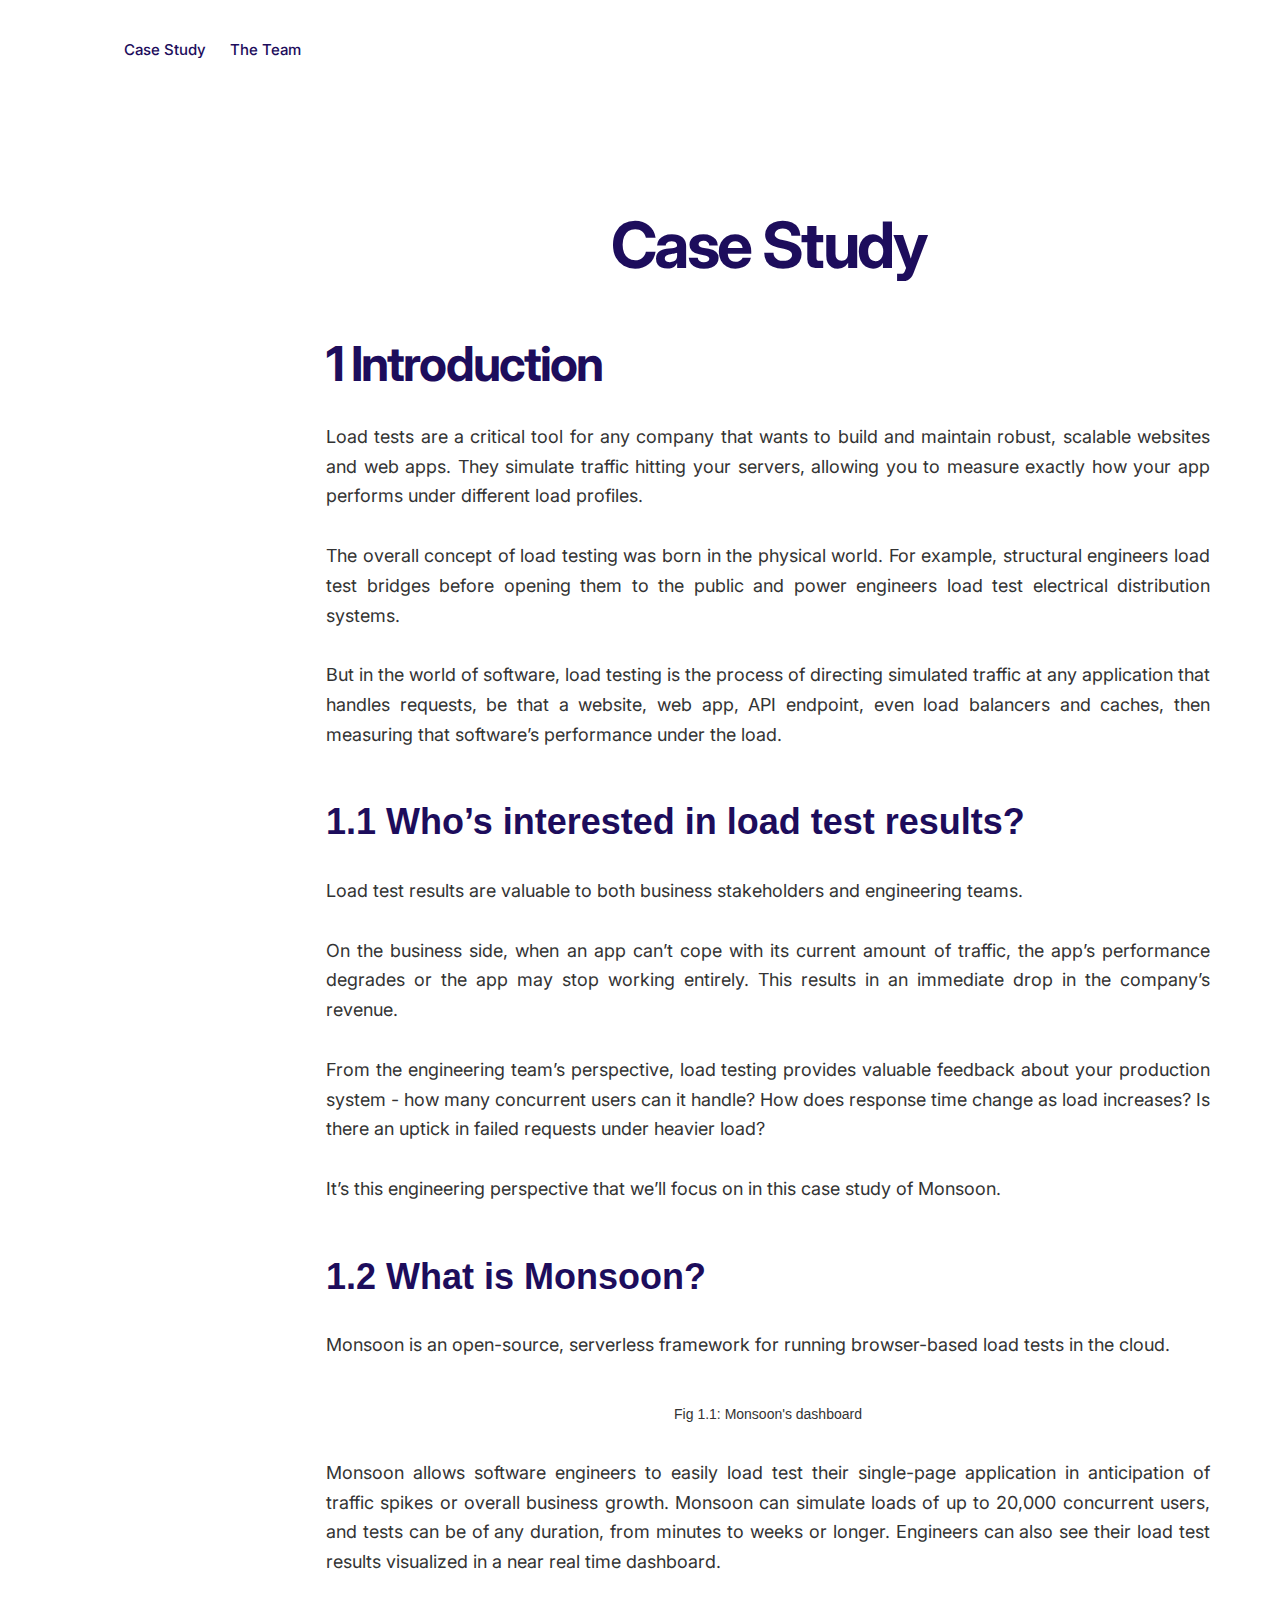
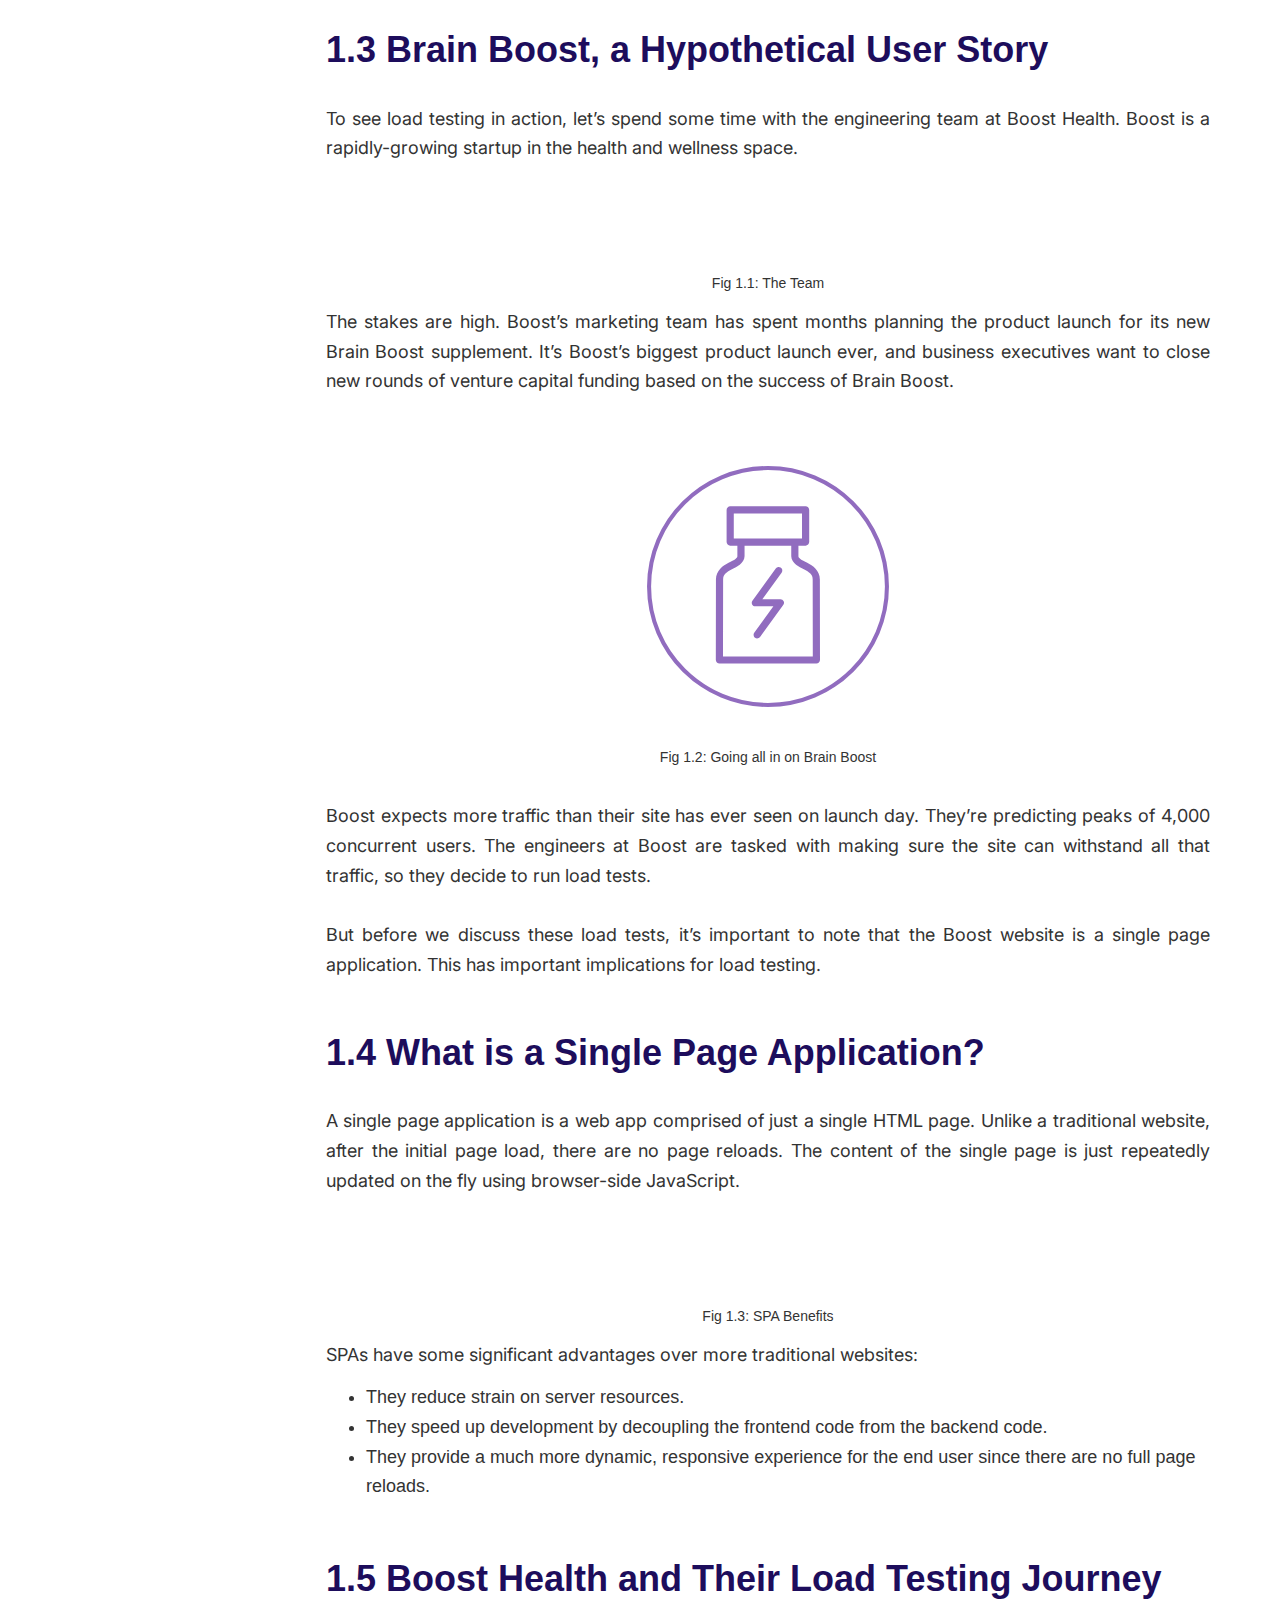
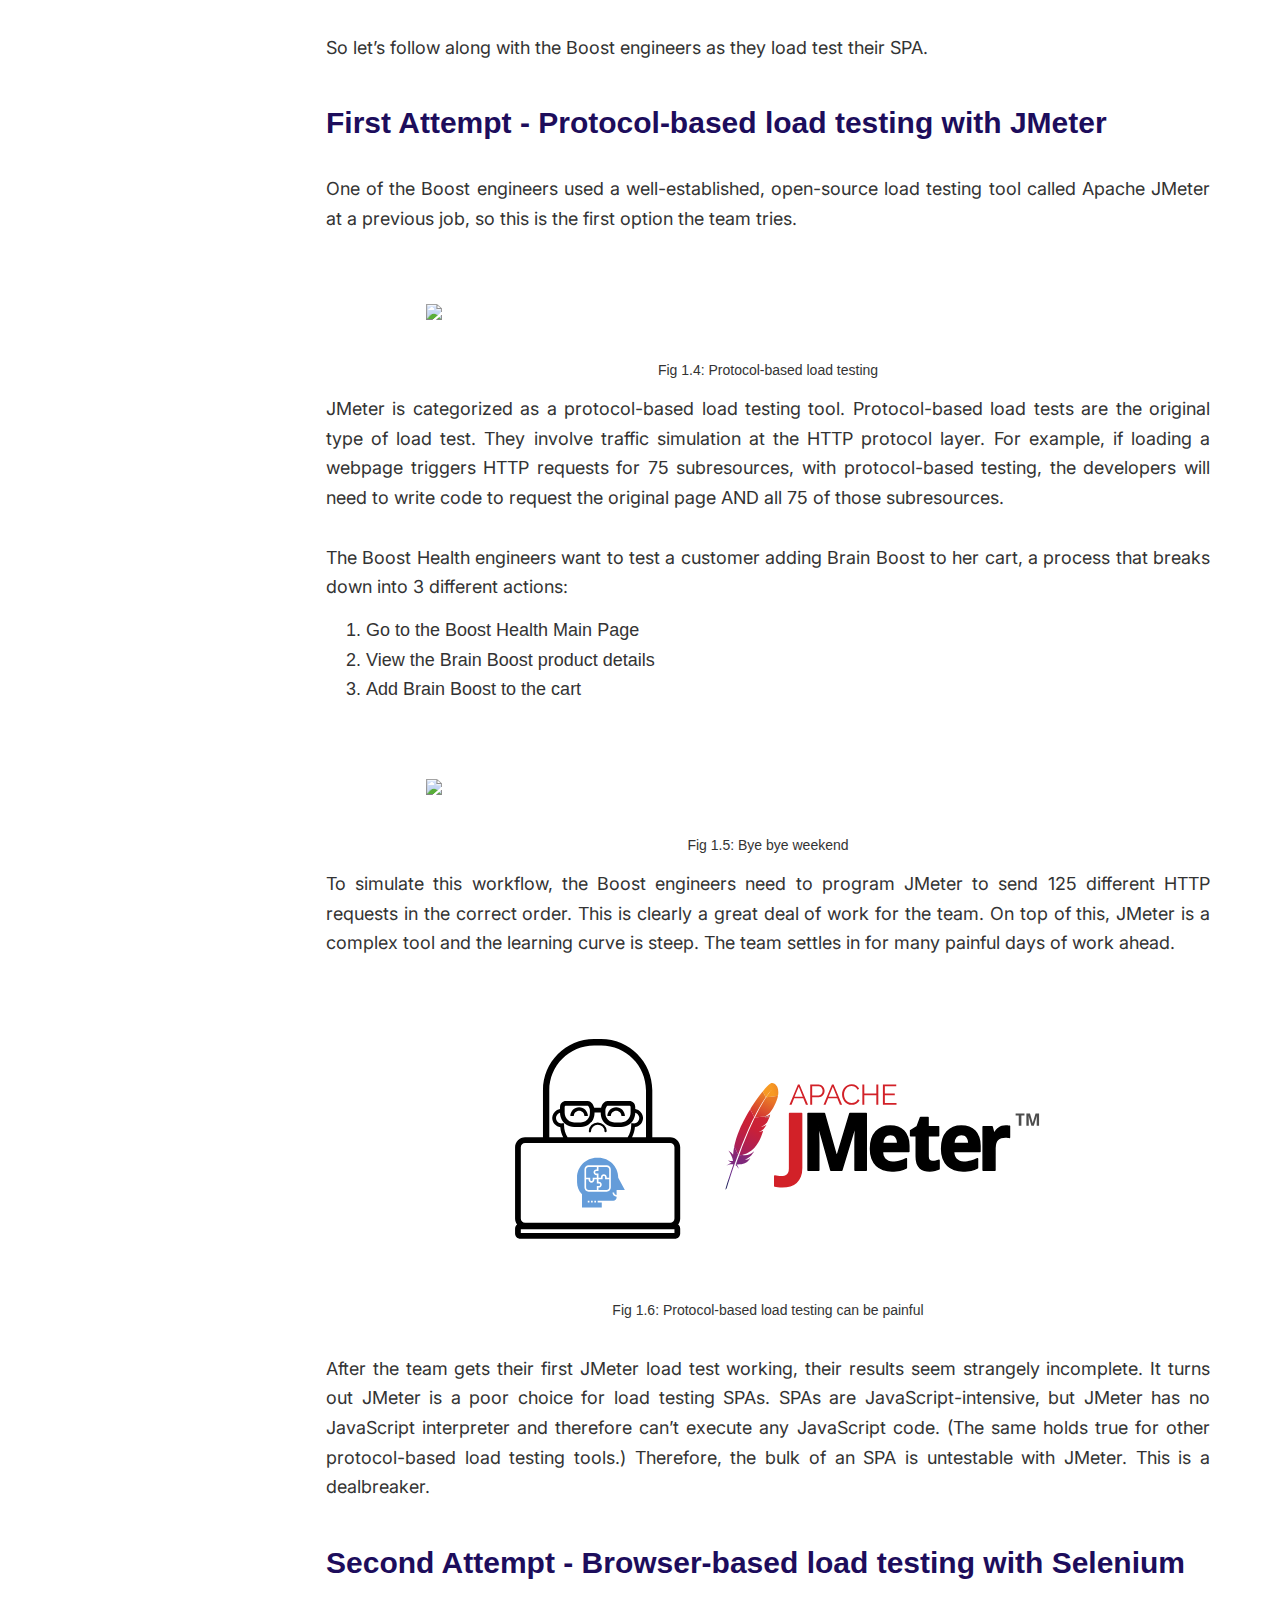
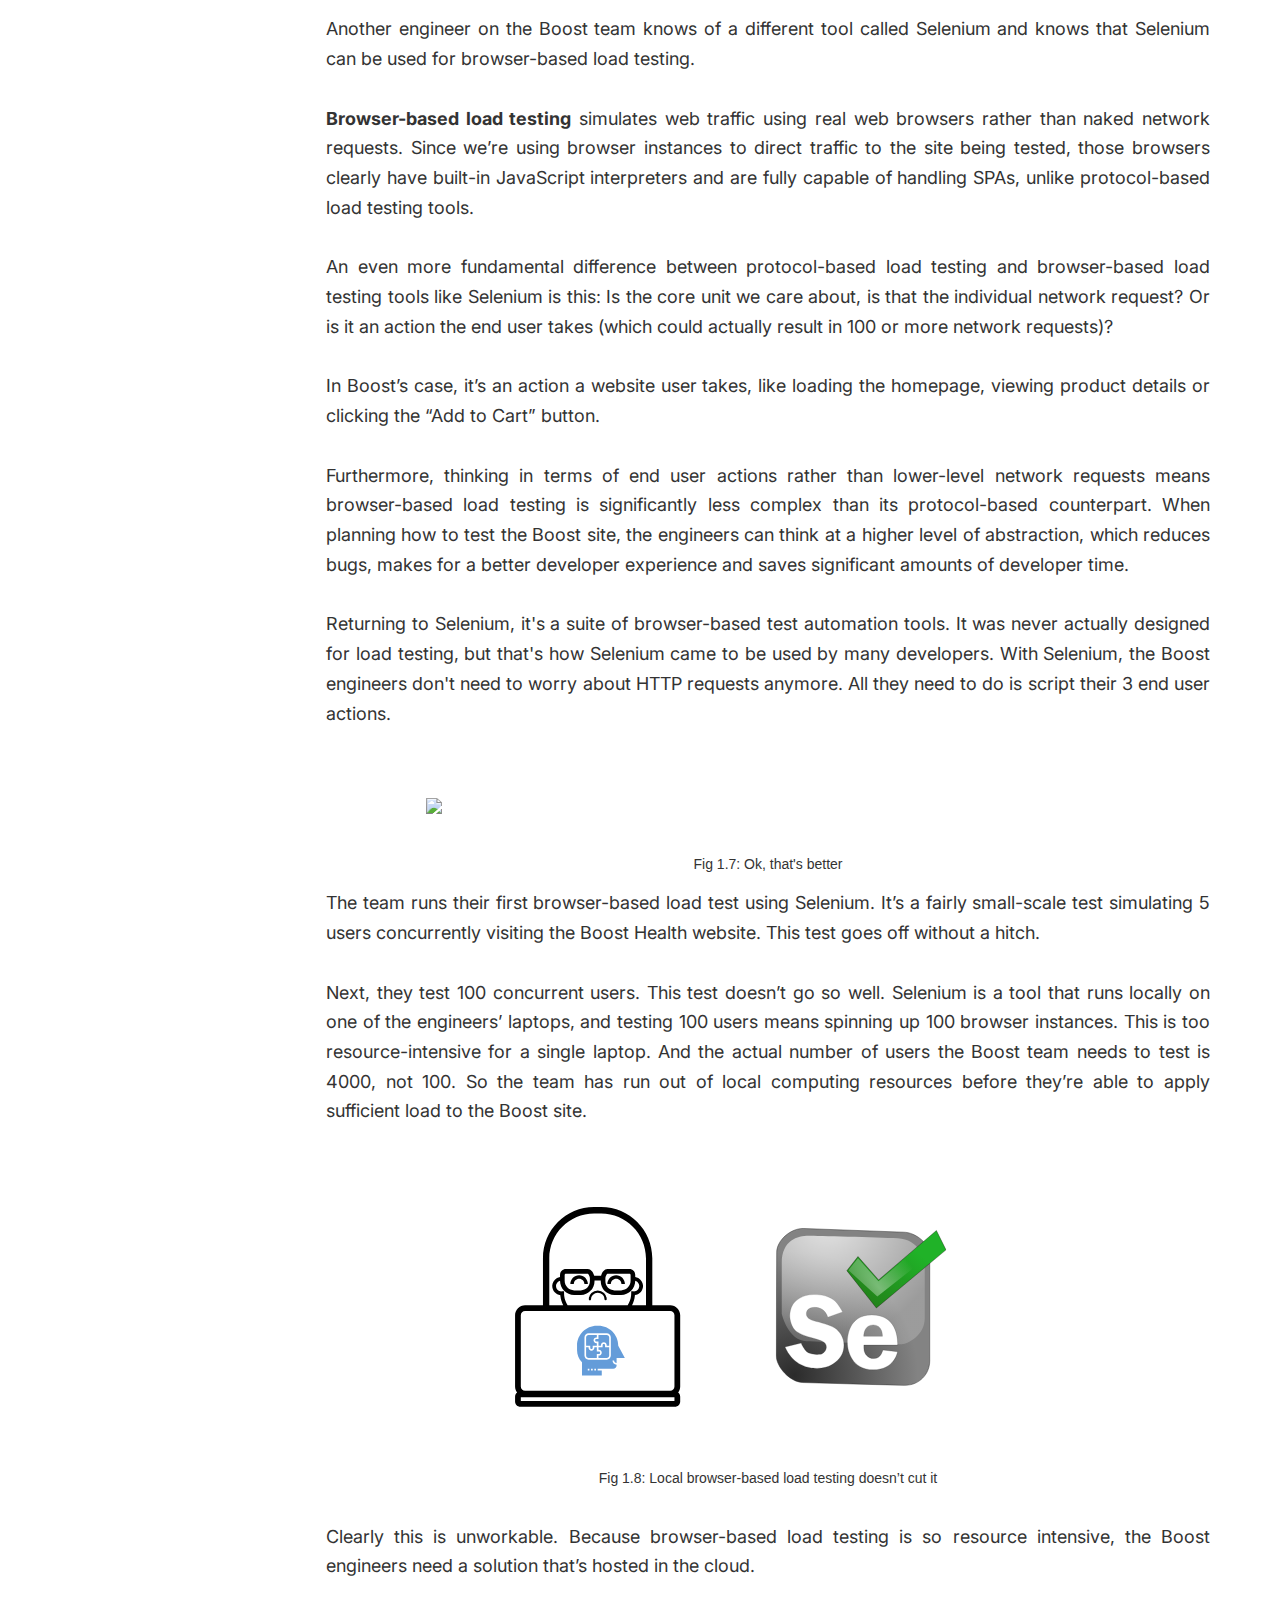
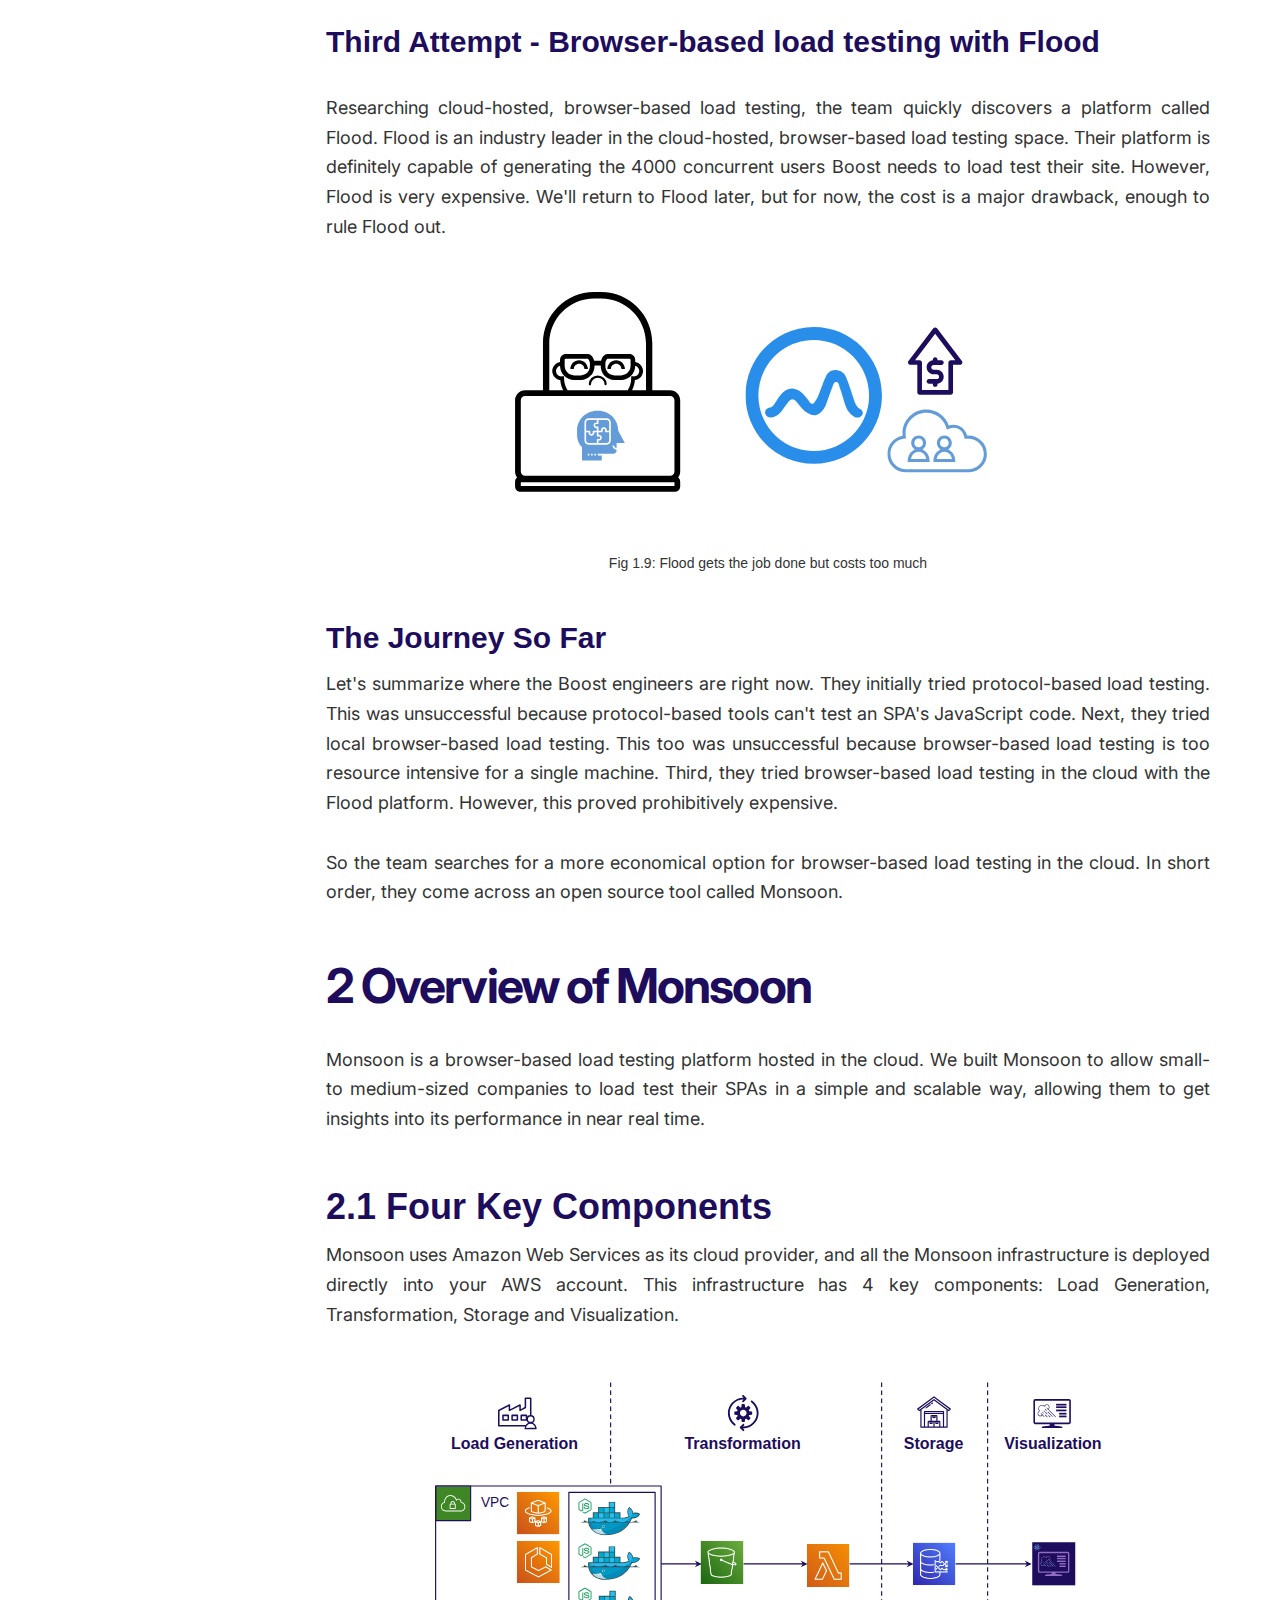
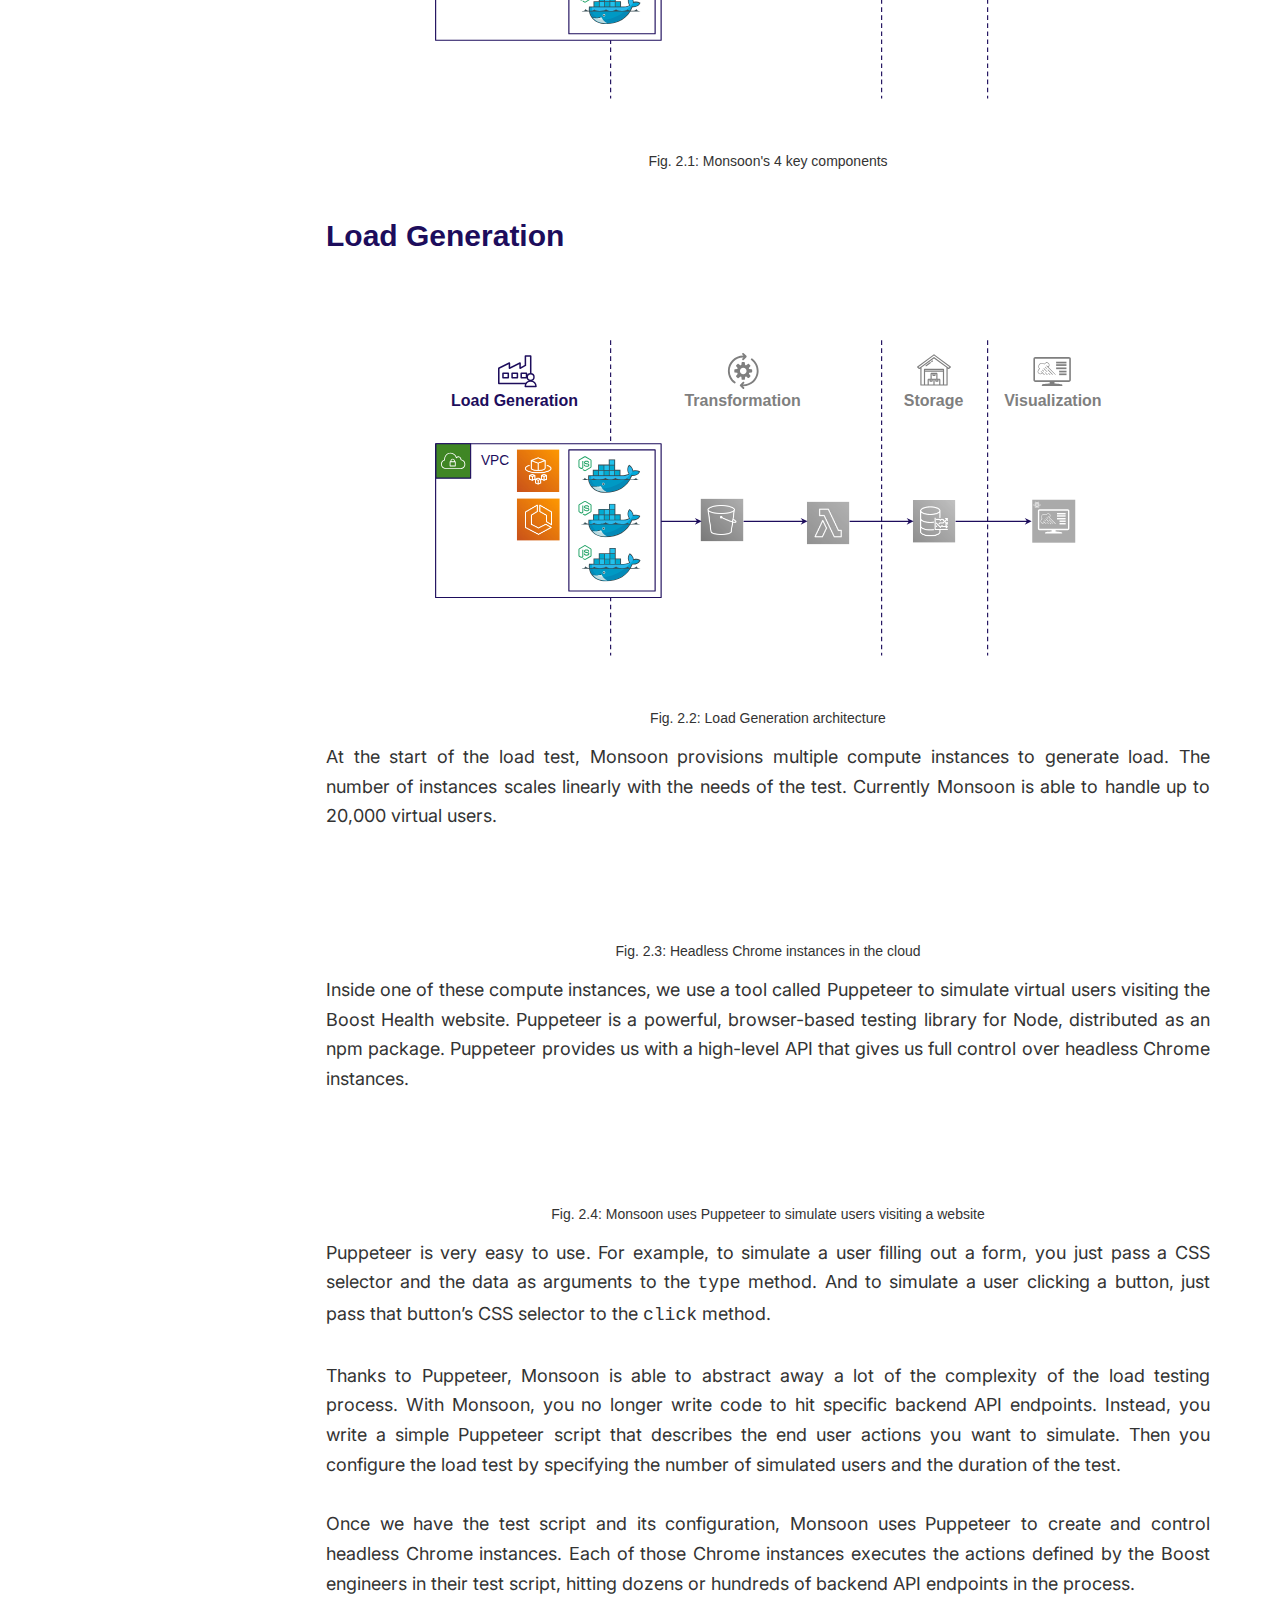
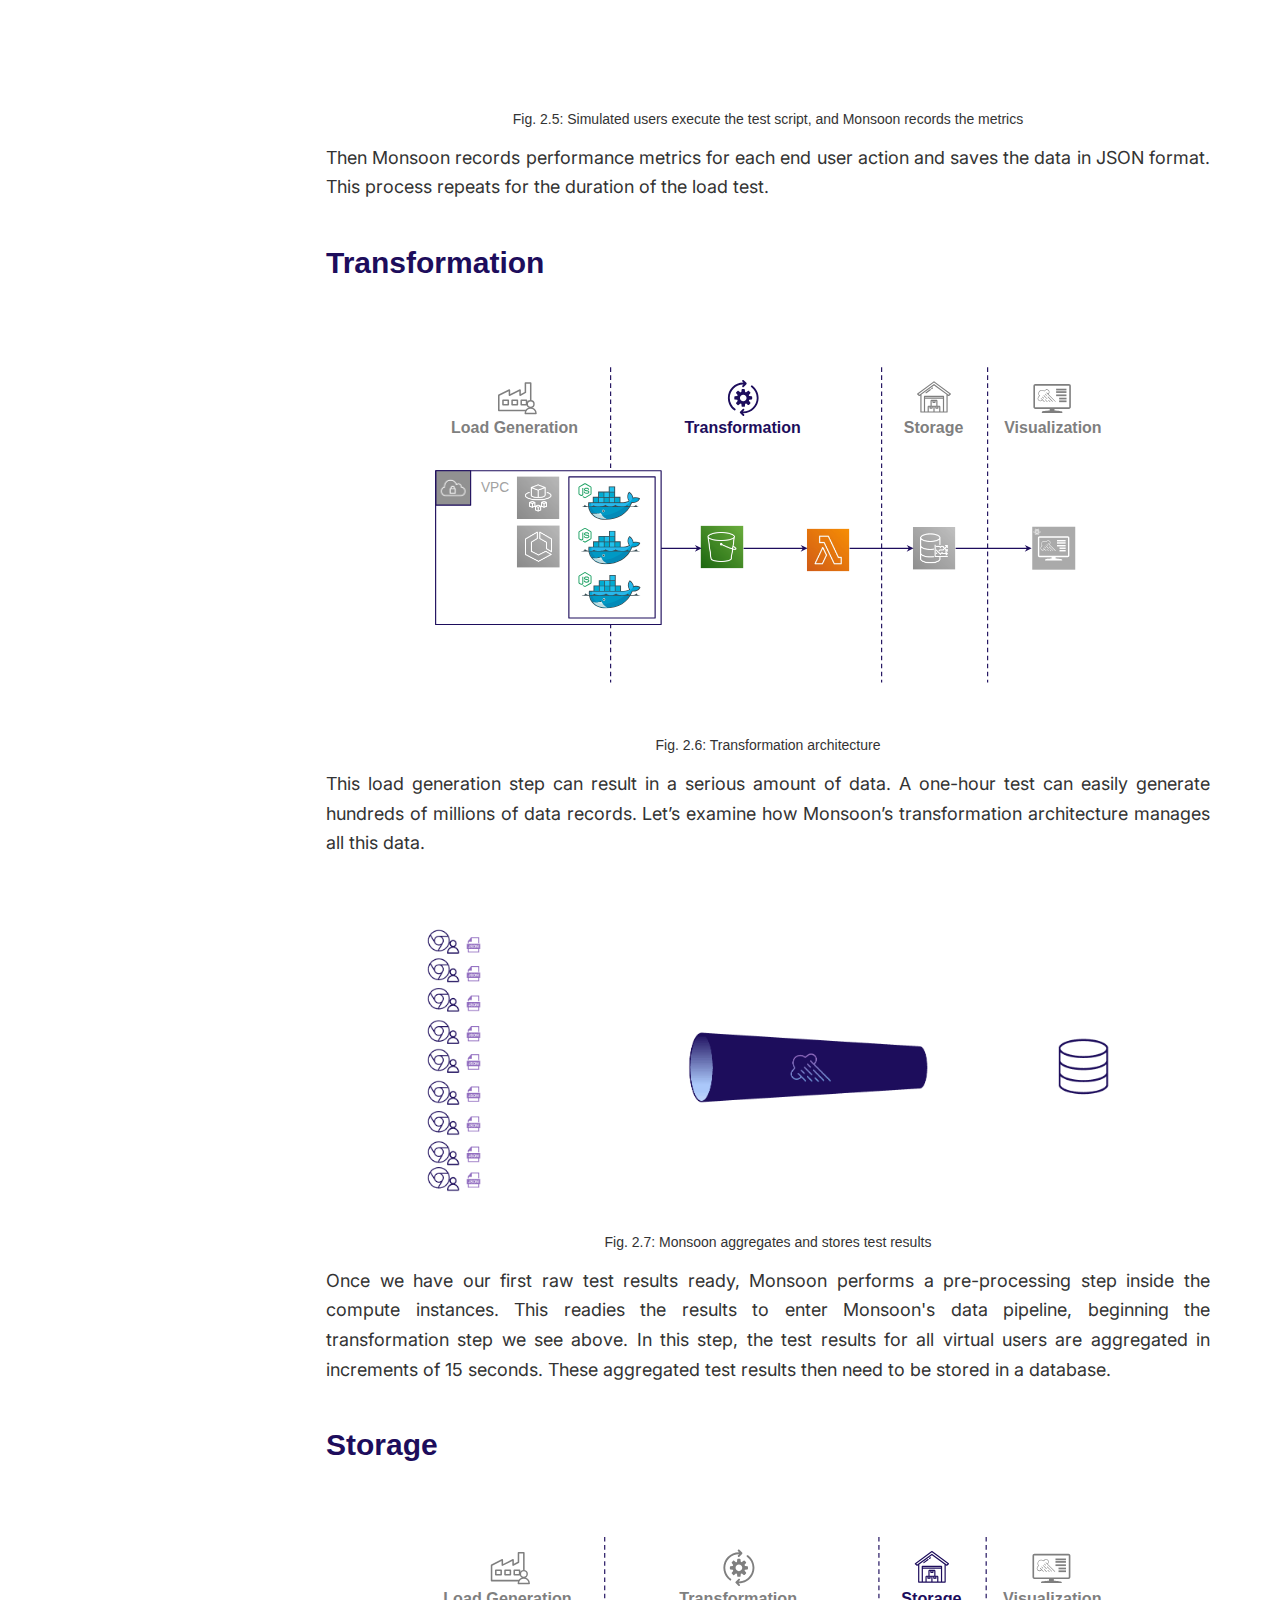
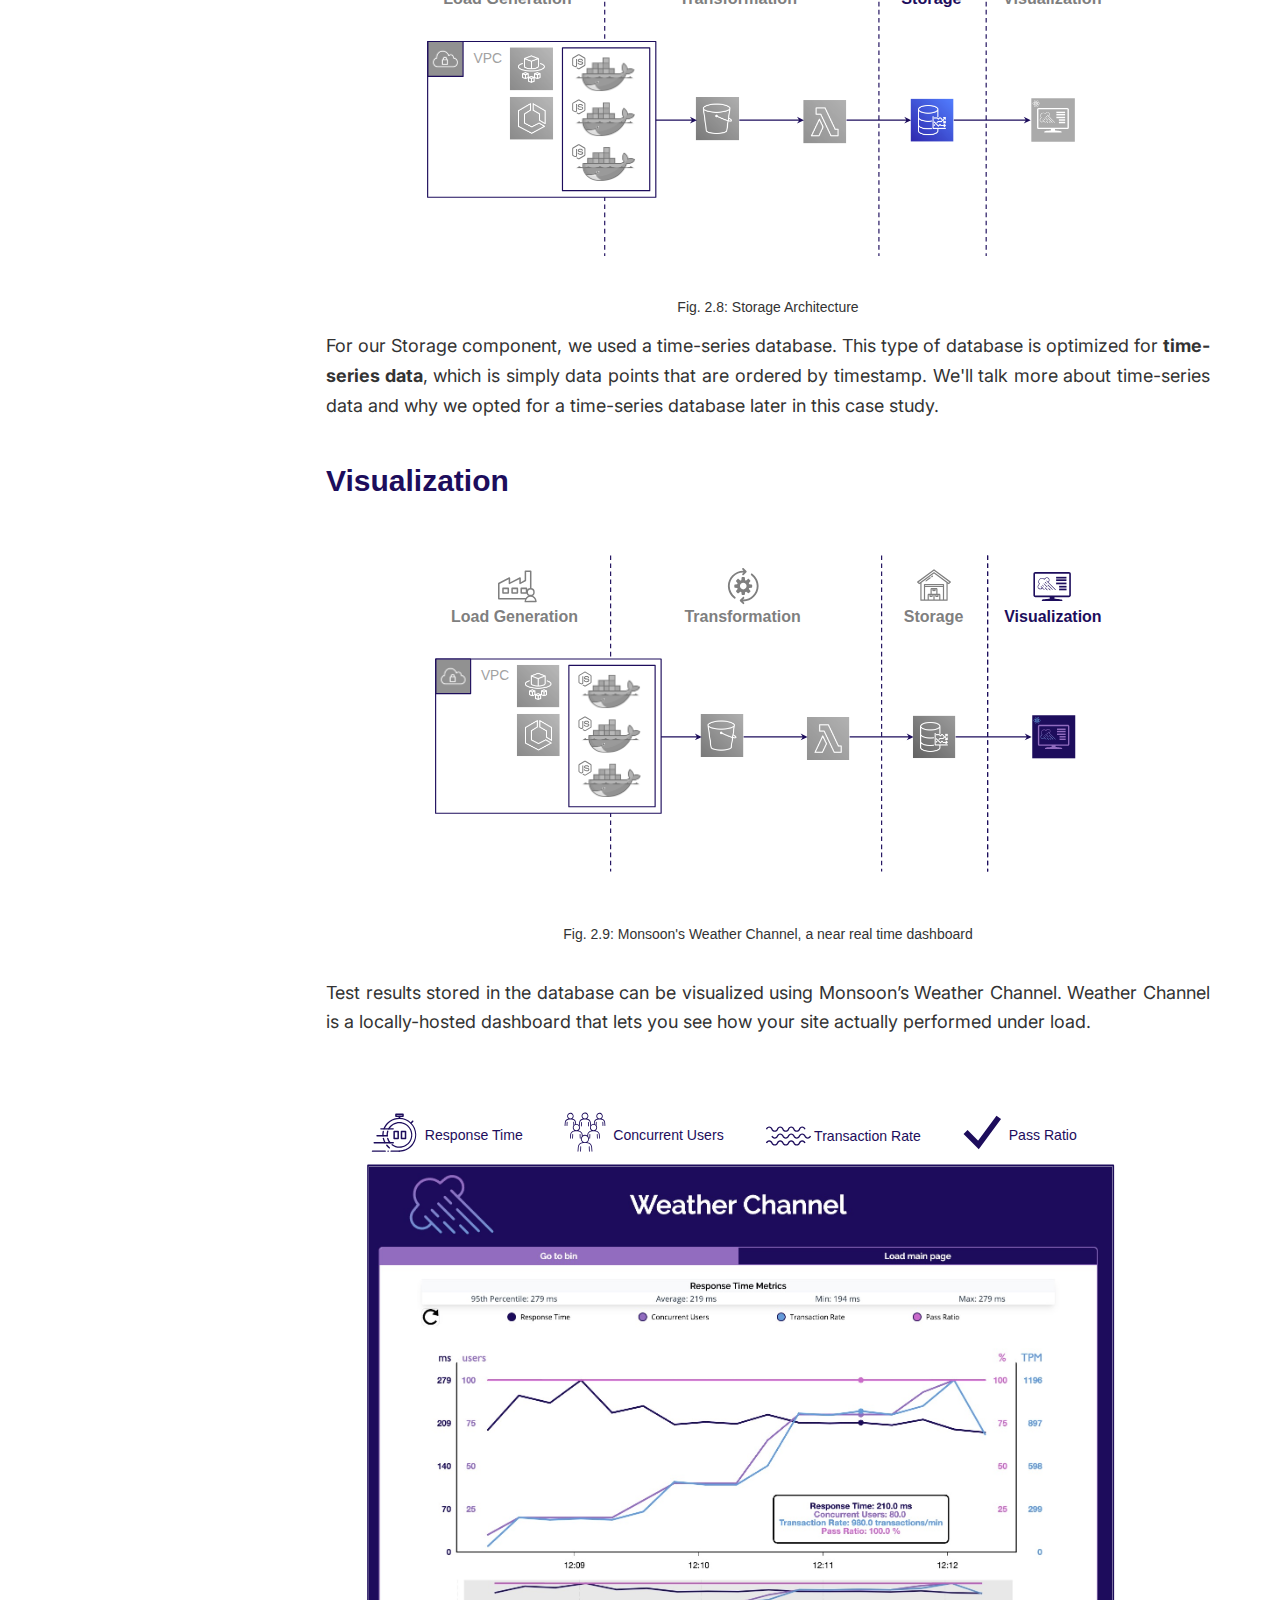
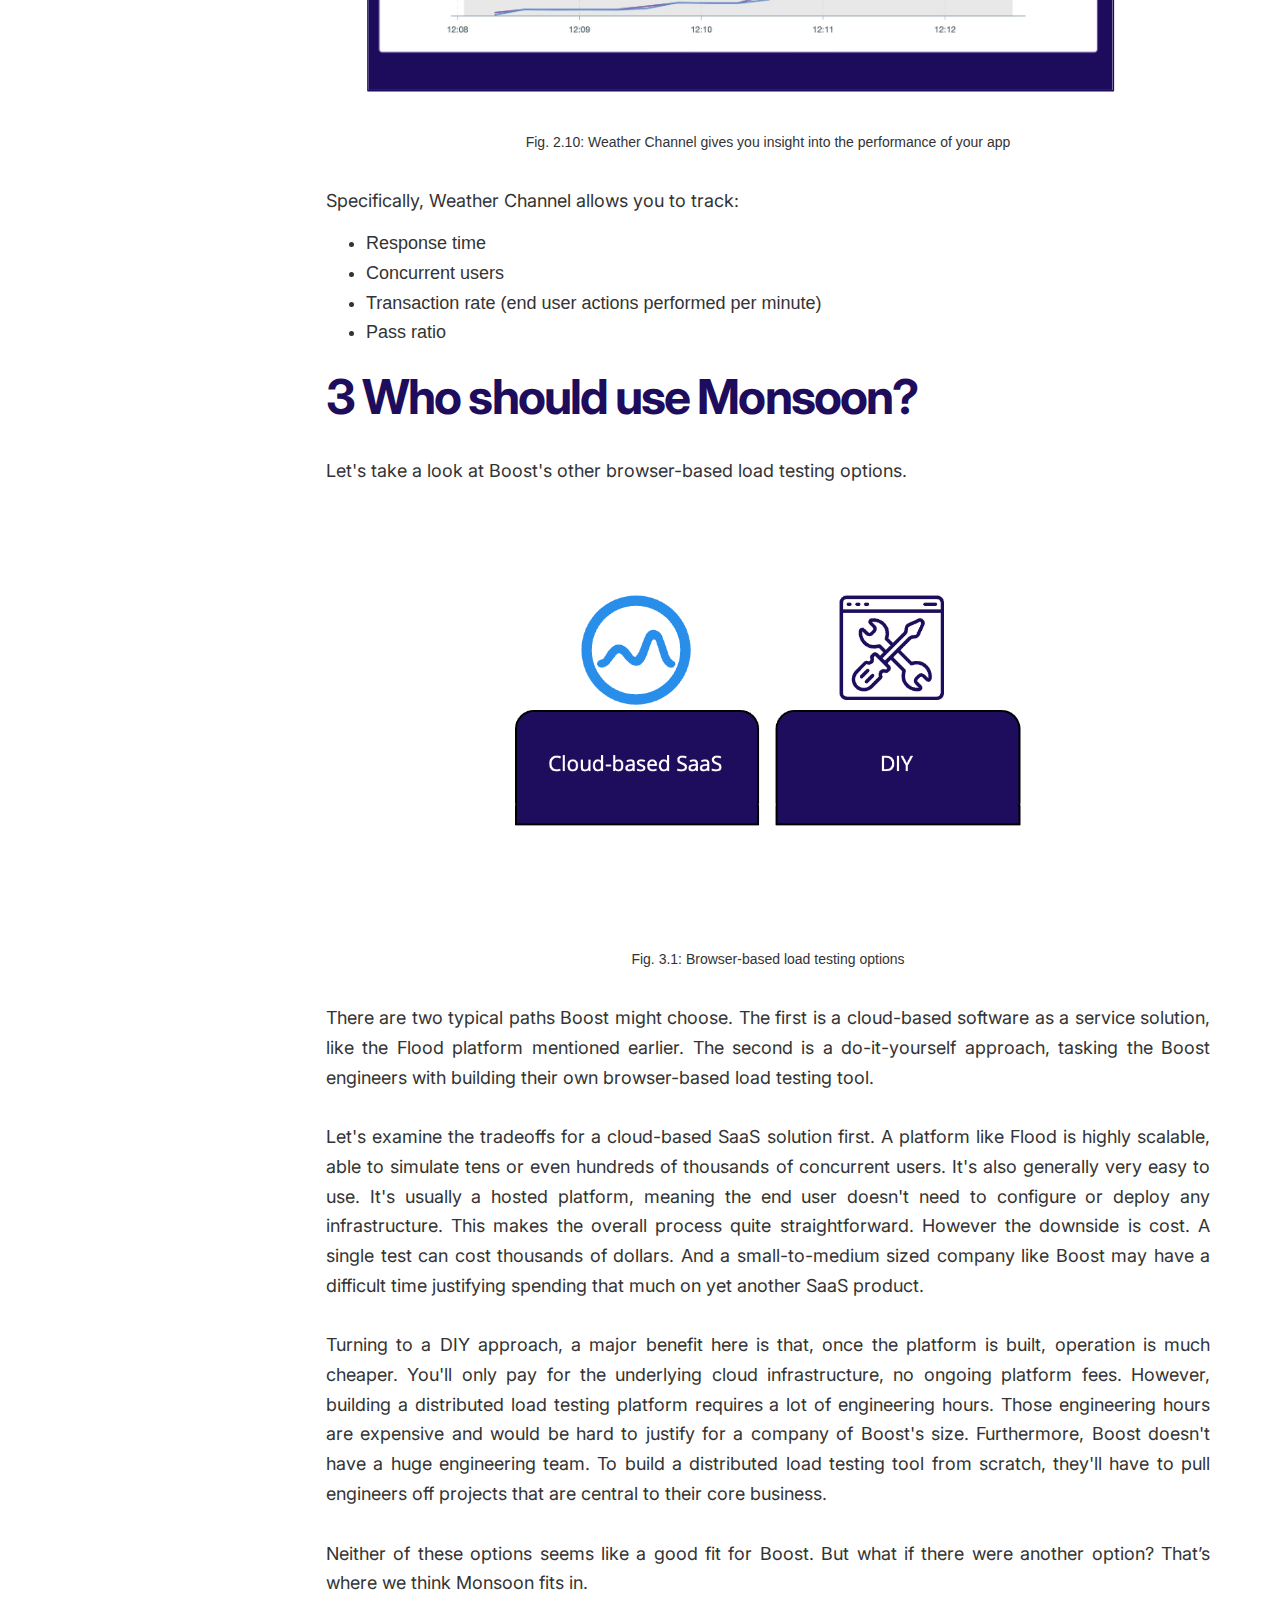
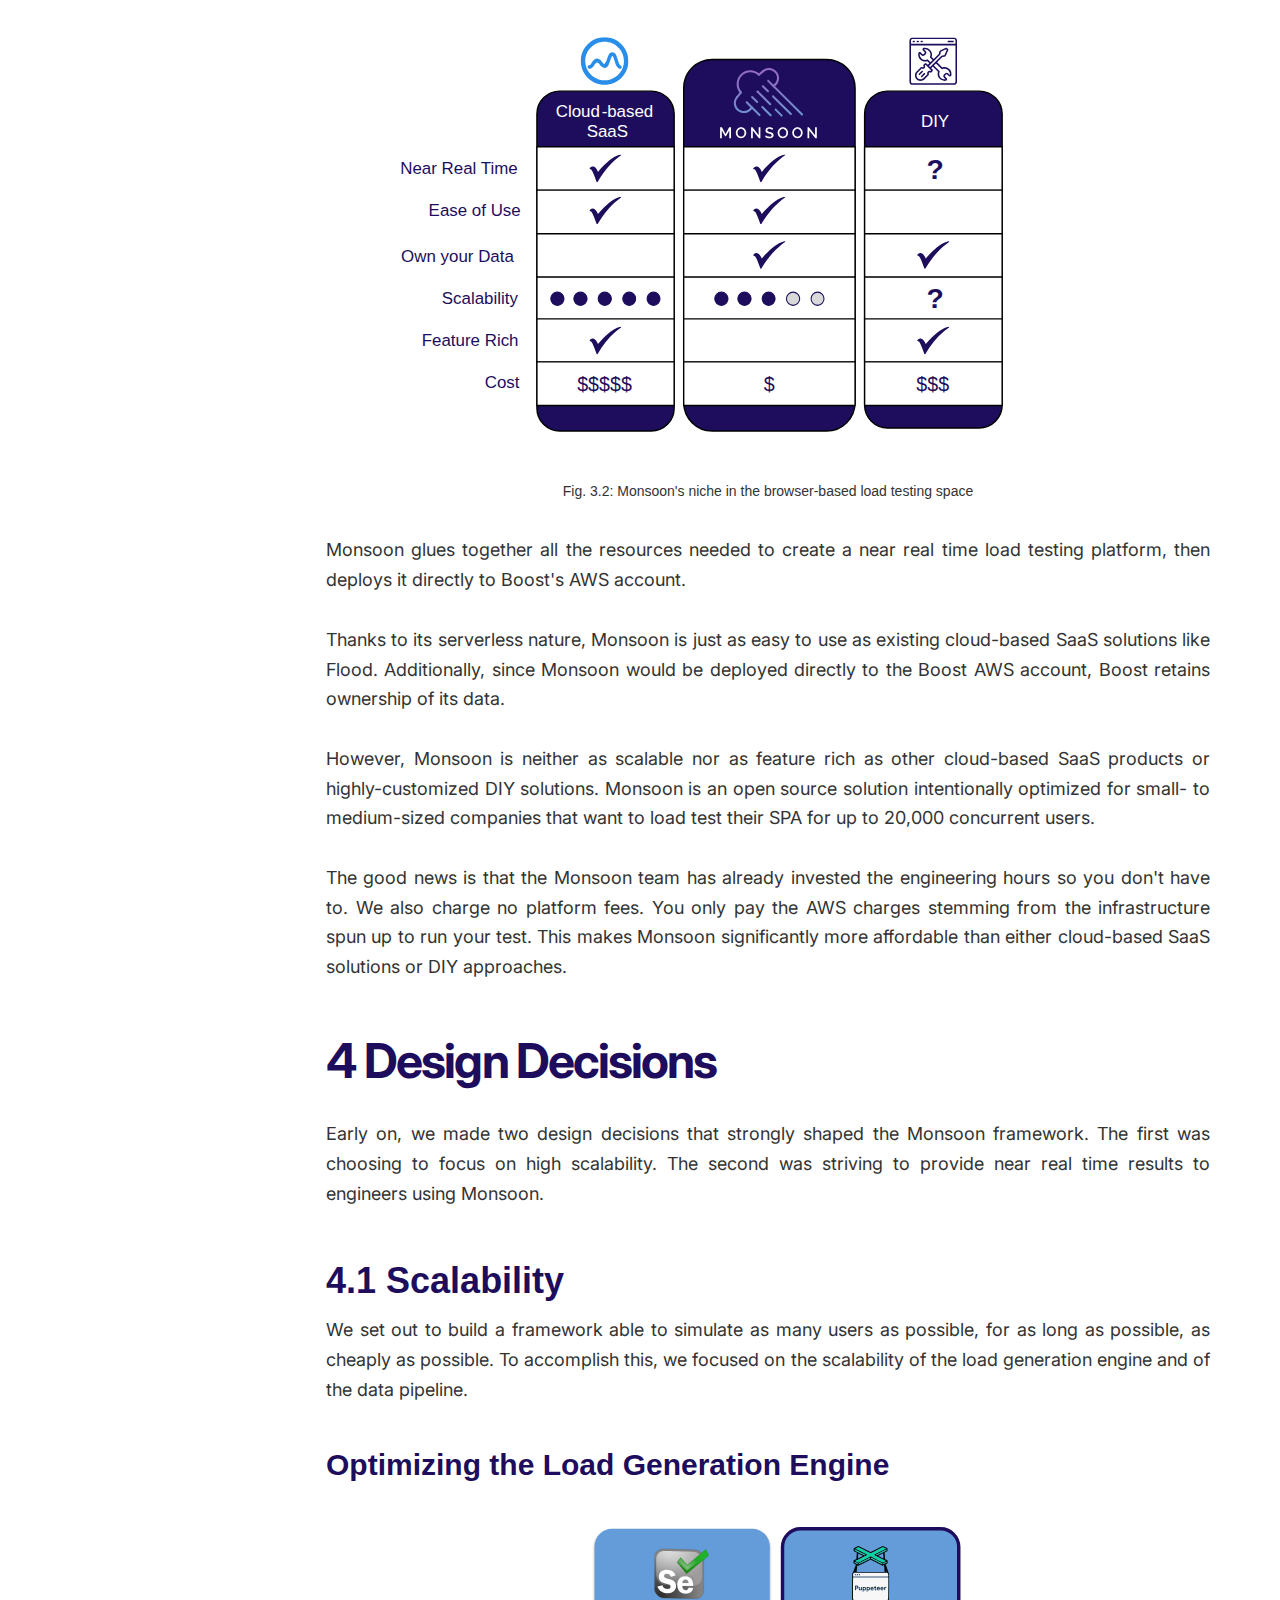
==== commit cbf4a008: "Fix bolded term" ====
--- a/case-study.html
+++ b/case-study.html
@@ -390,7 +390,7 @@
           <figcaption>Fig. 2.8: Storage Architecture</figcaption>
         </figure>
         <p>
-          For our Storage component, we used a time-series database. This type of database is optimized for time-series data, which is simply data points that are ordered by timestamp. We'll talk more about time-series data and why we opted for a time-series database later in this case study.​
+          For our Storage component, we used a time-series database. This type of database is optimized for <b>time-series data</b>, which is simply data points that are ordered by timestamp. We'll talk more about time-series data and why we opted for a time-series database later in this case study.​
         </p>
         <br/>
         <h4>Visualization</h3>
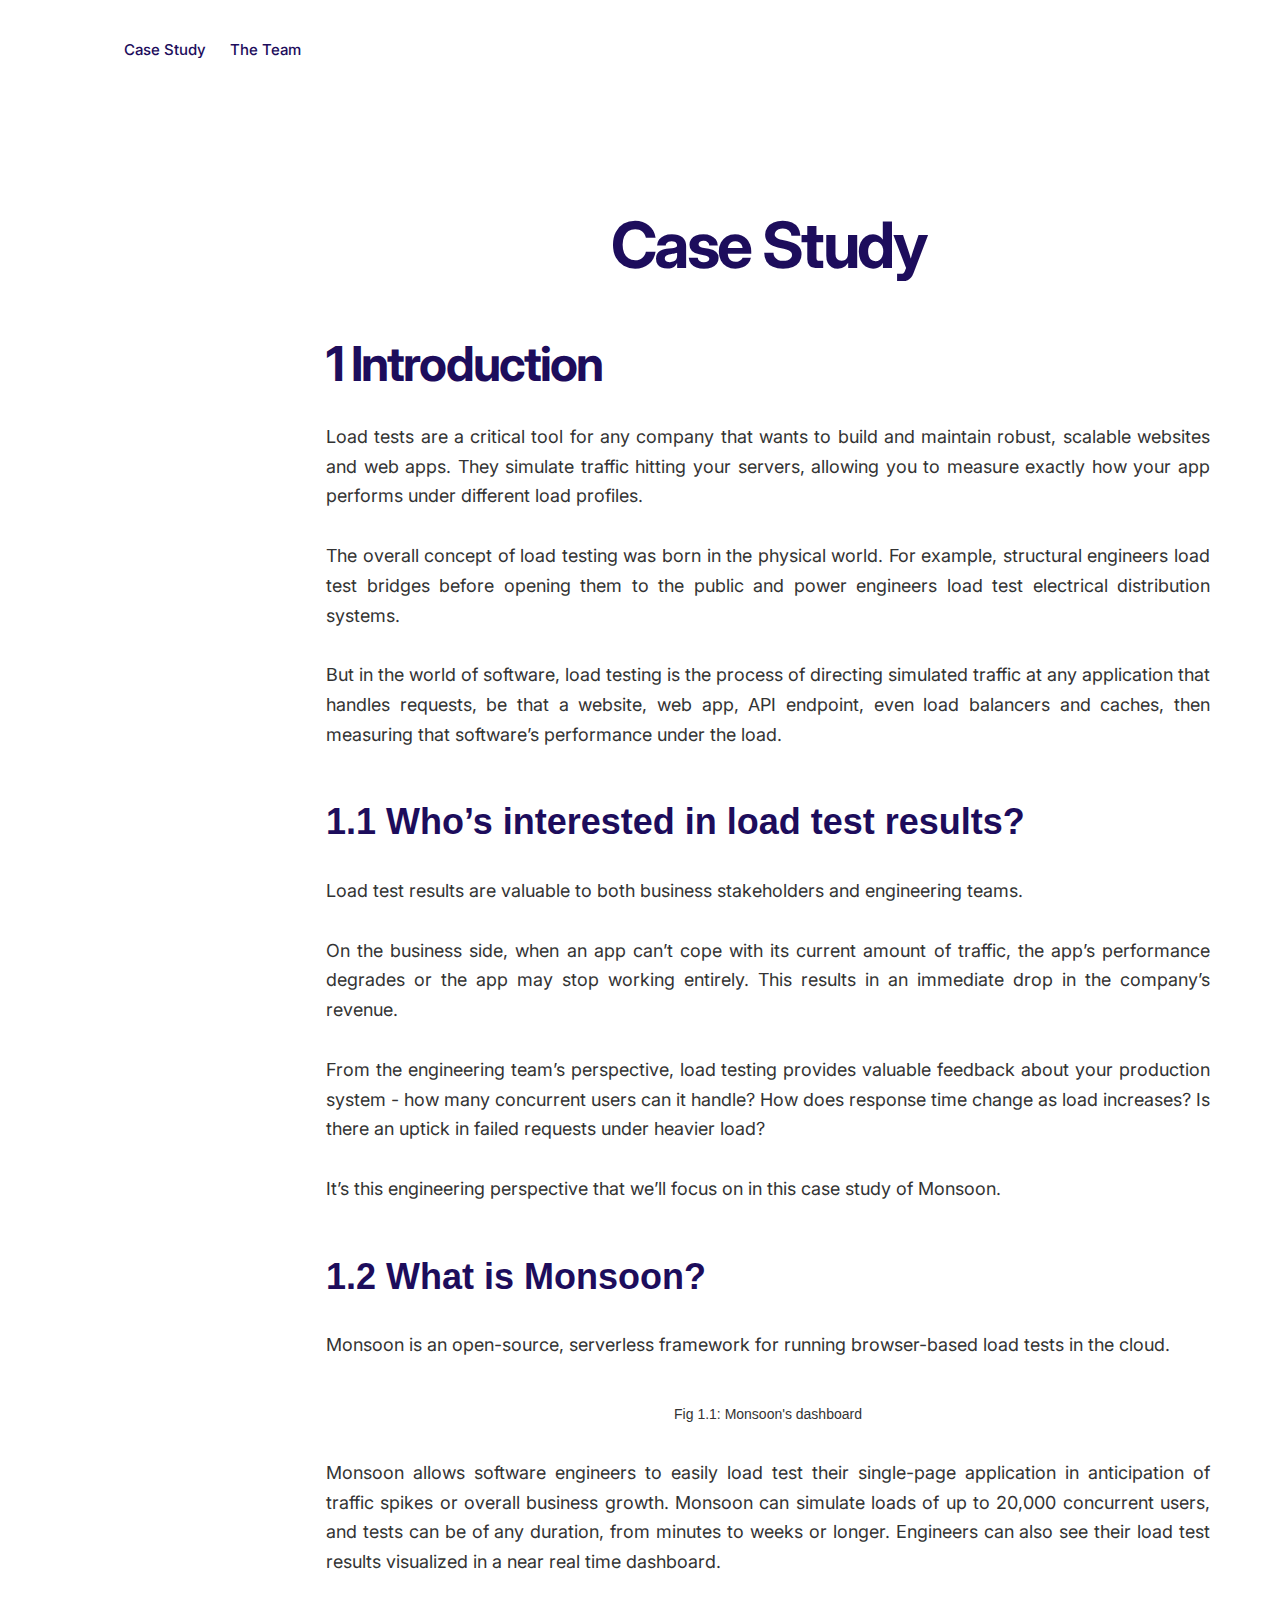
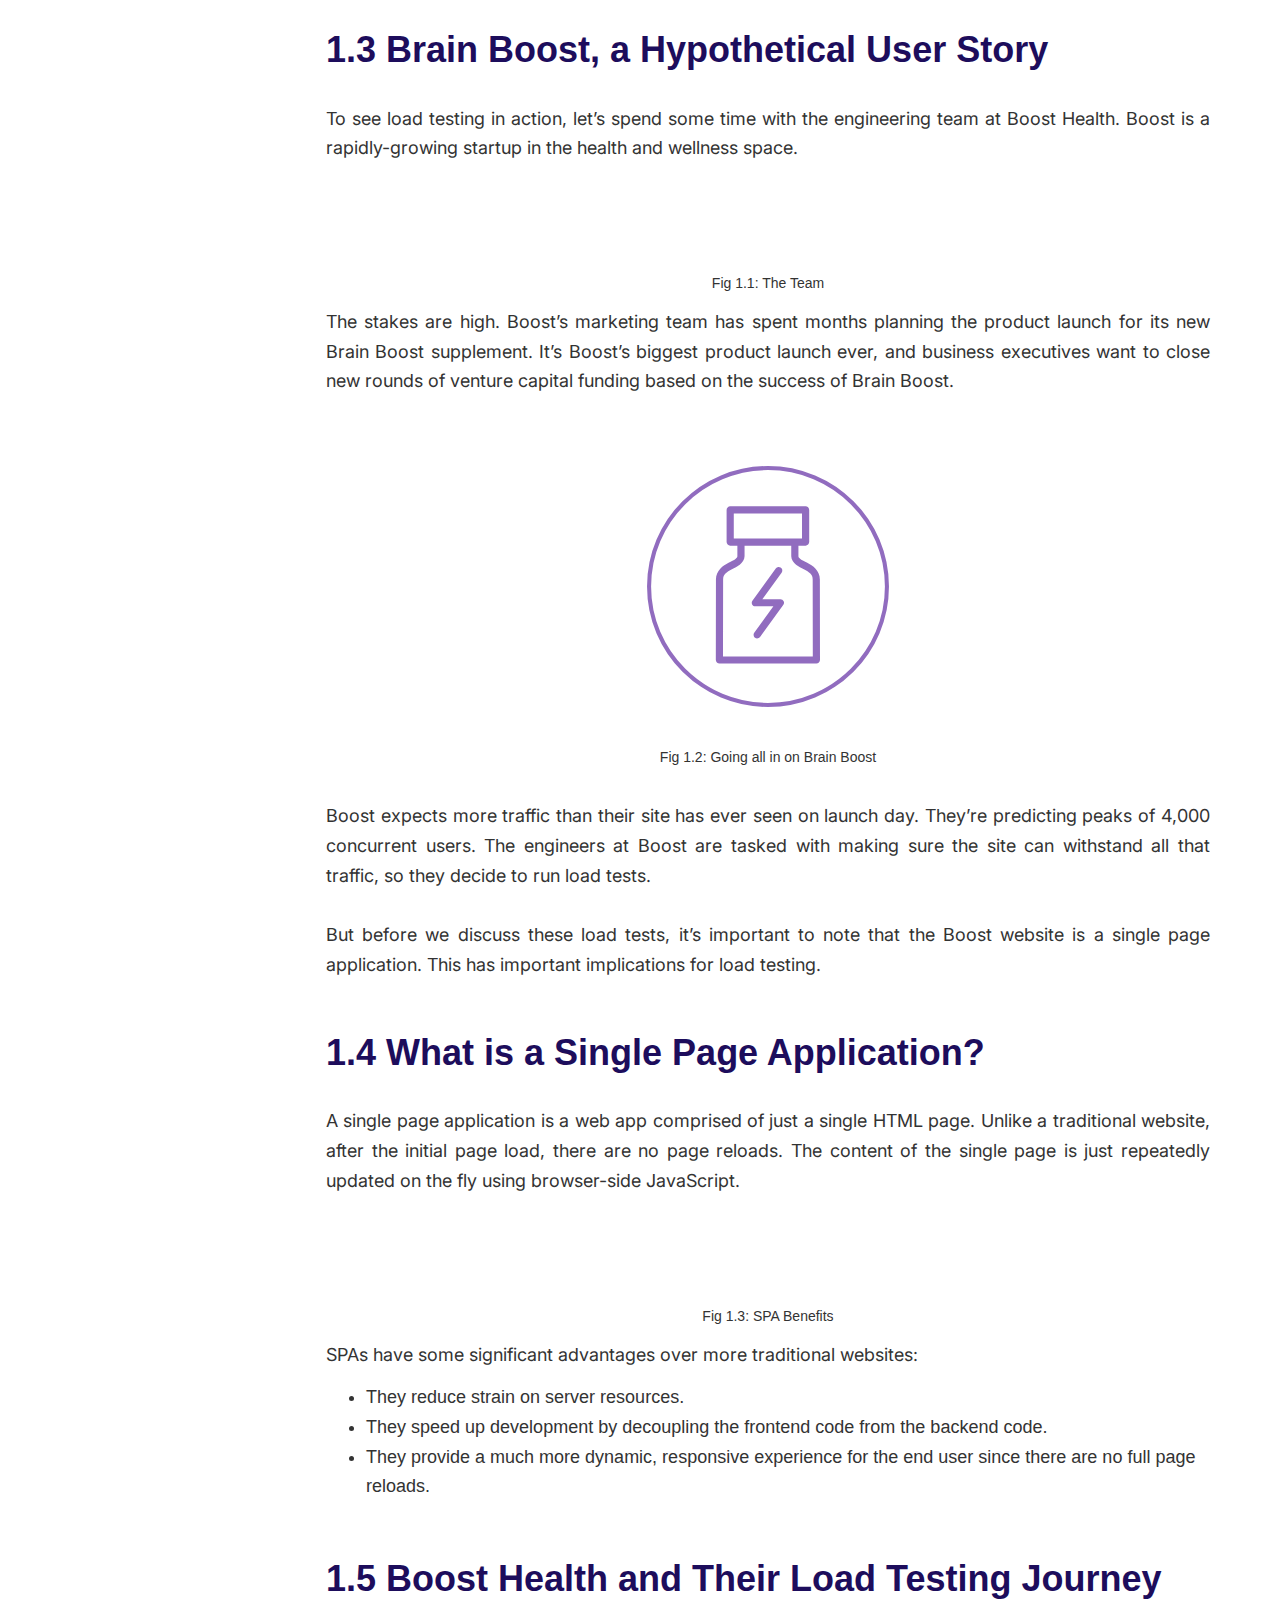
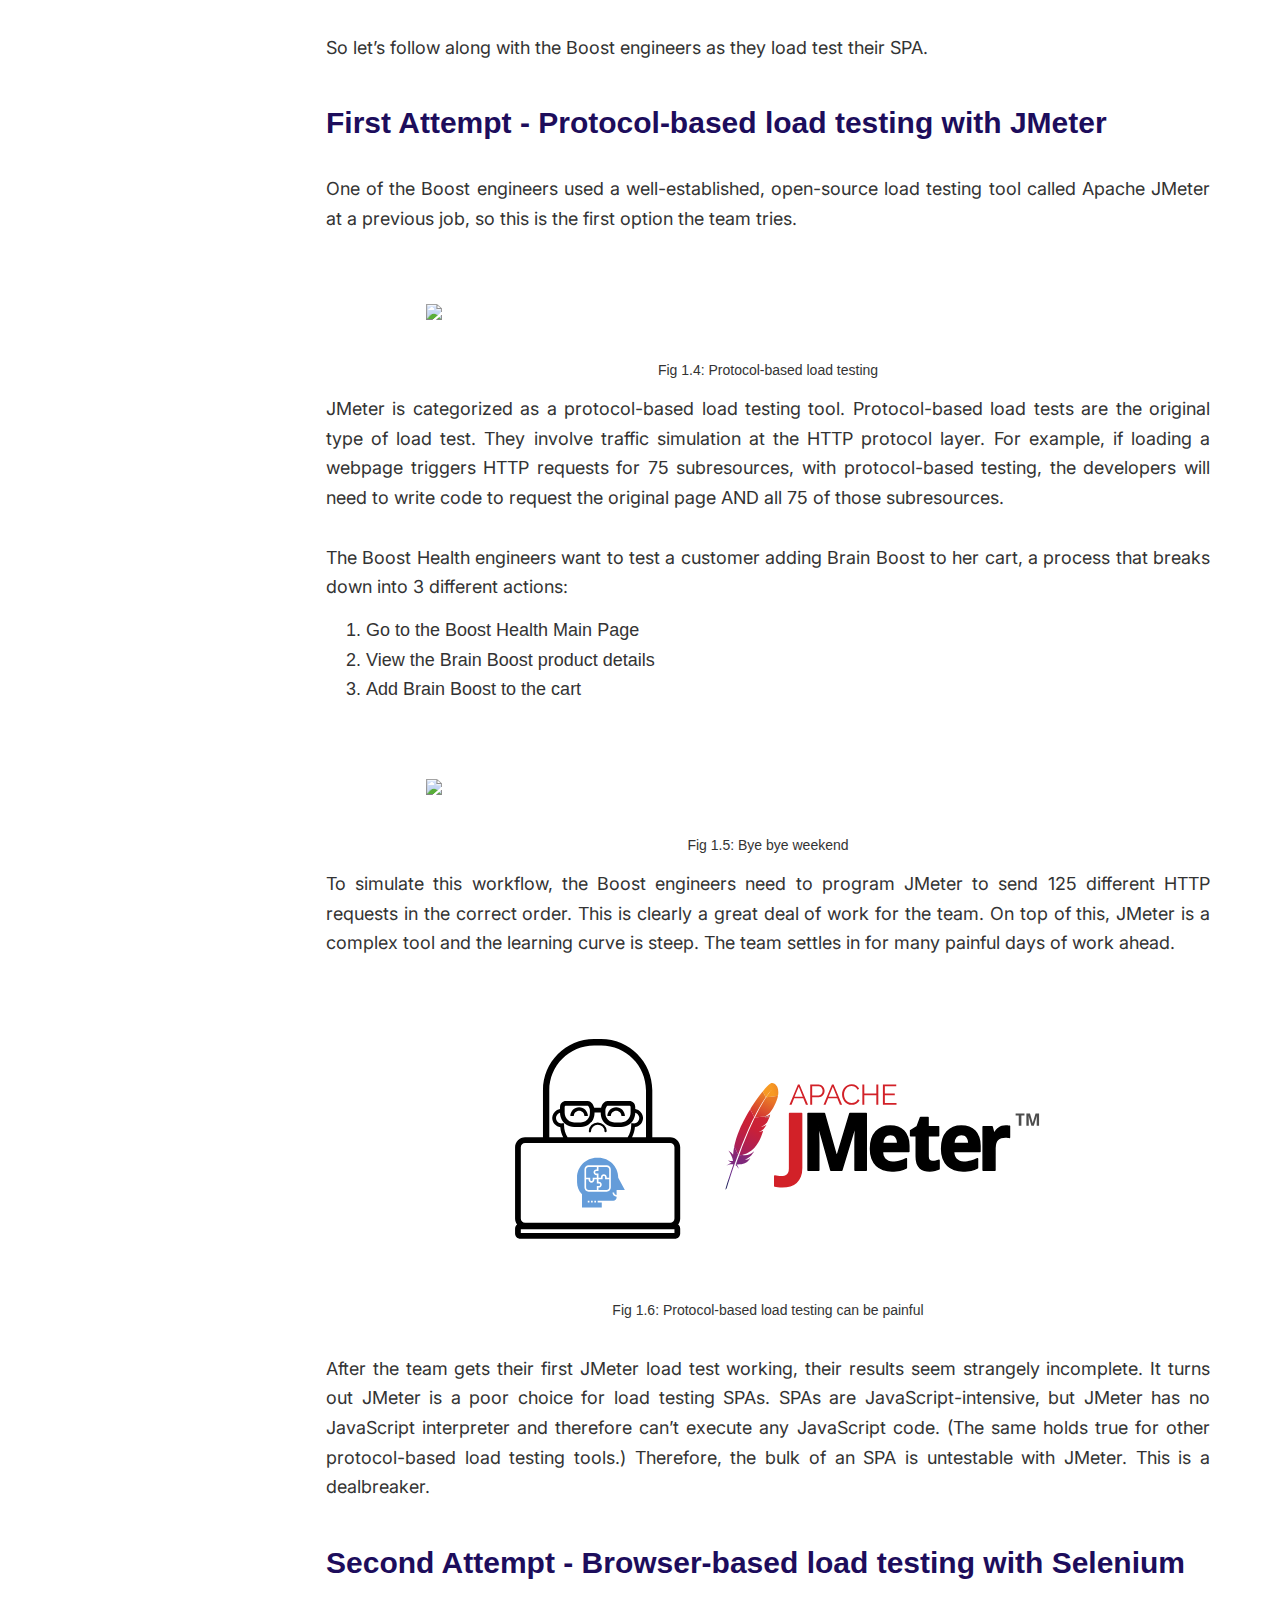
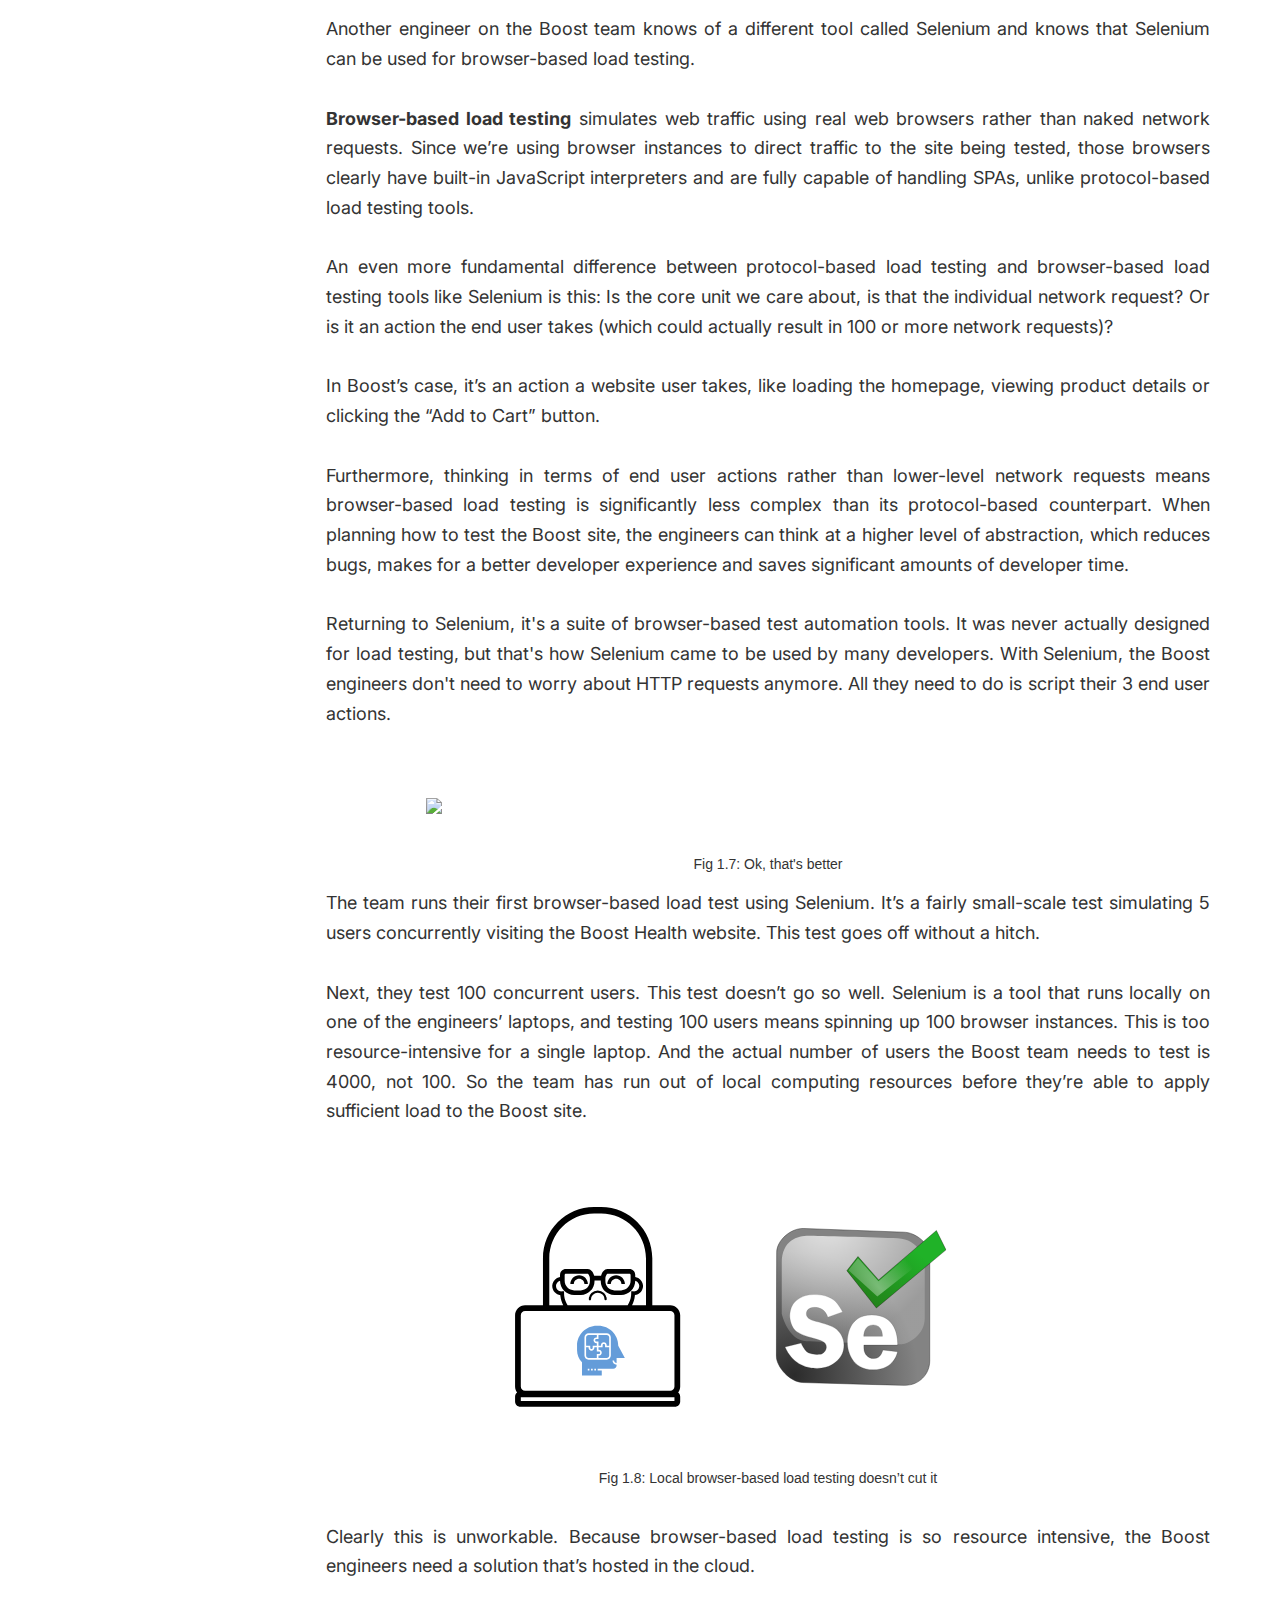
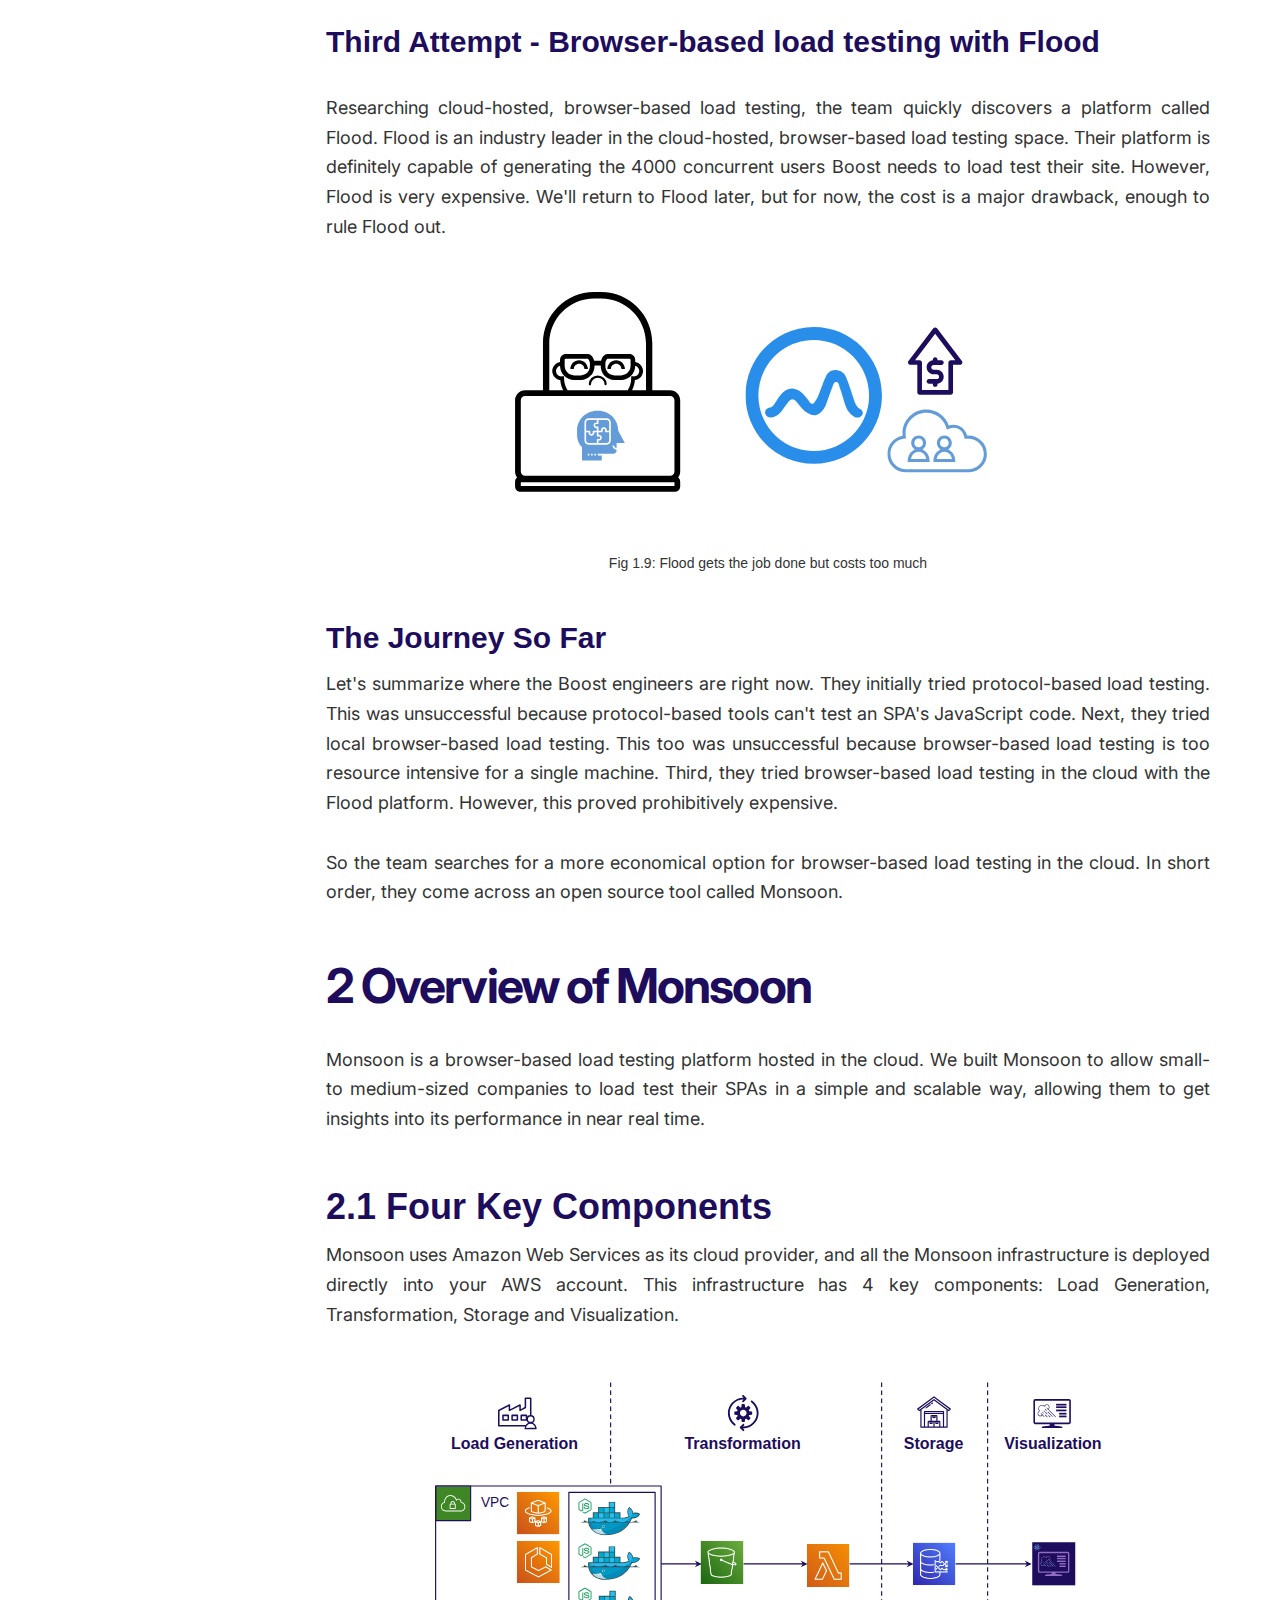
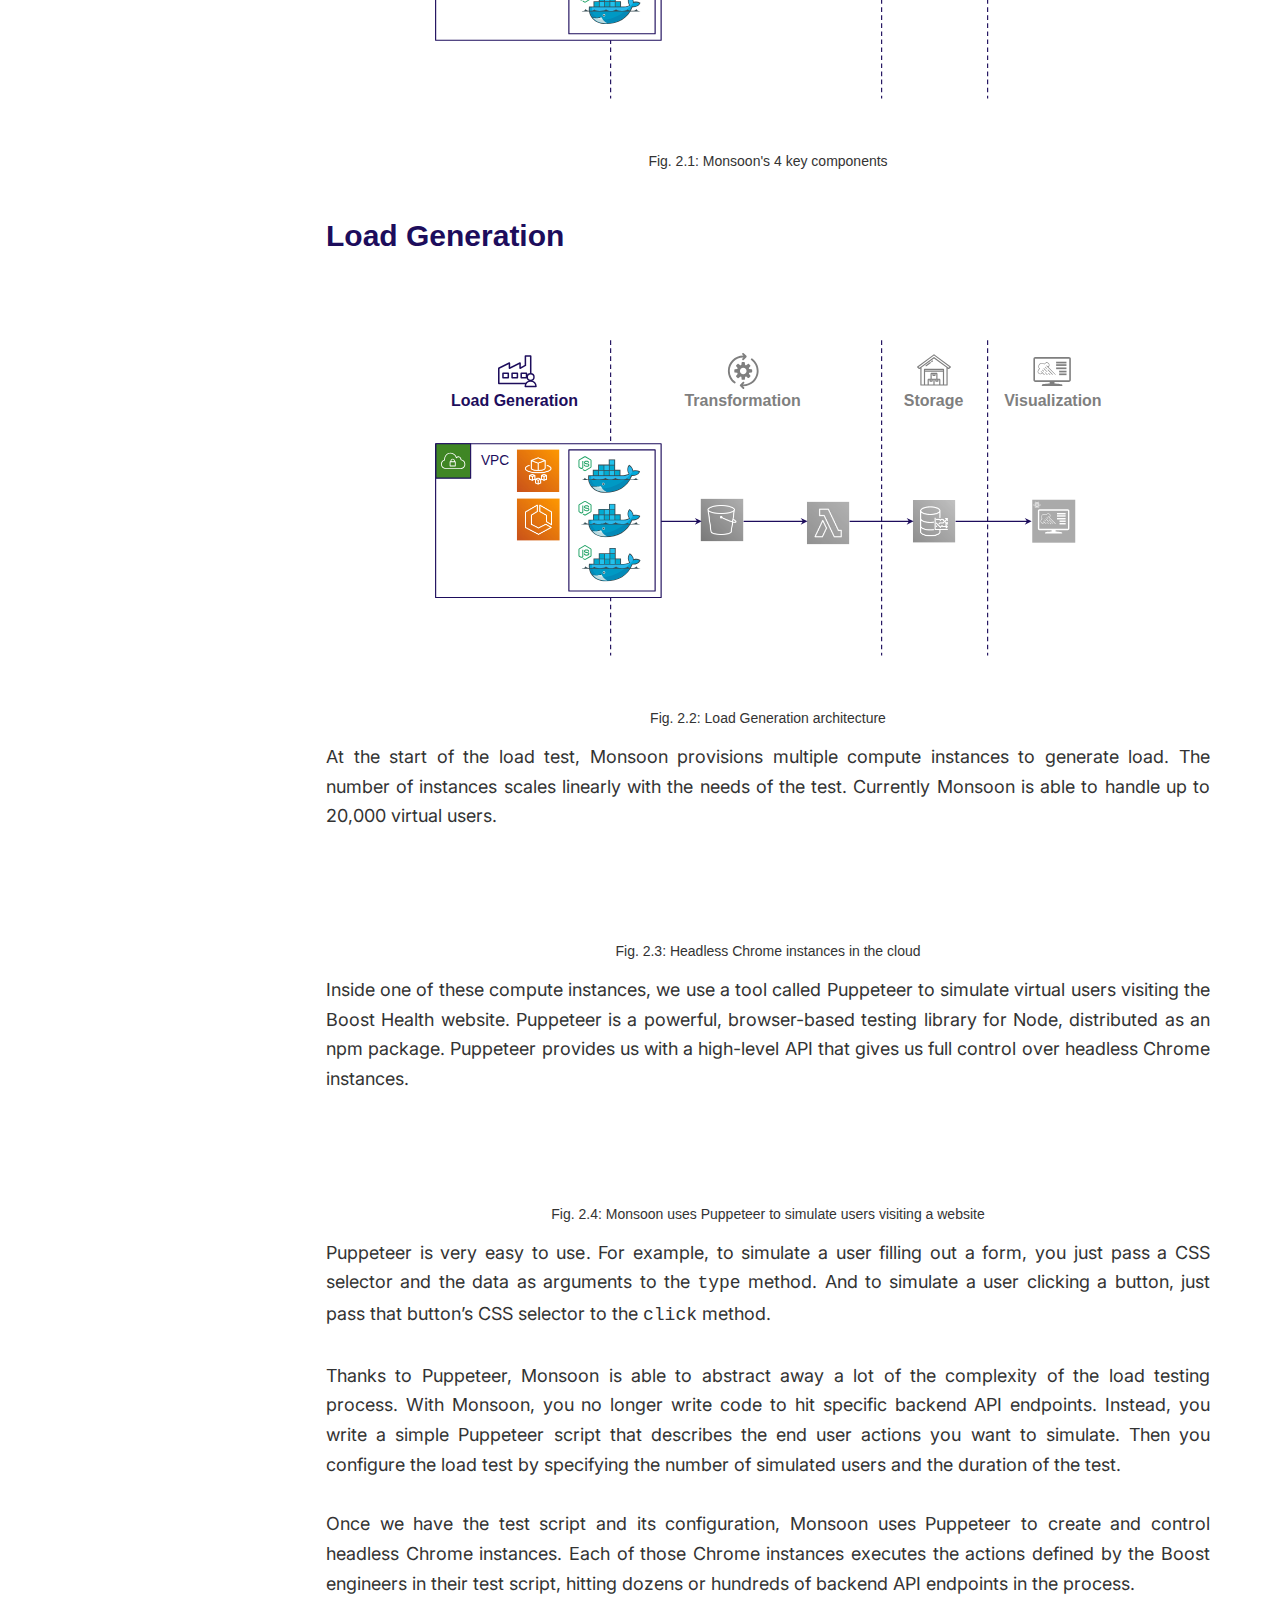
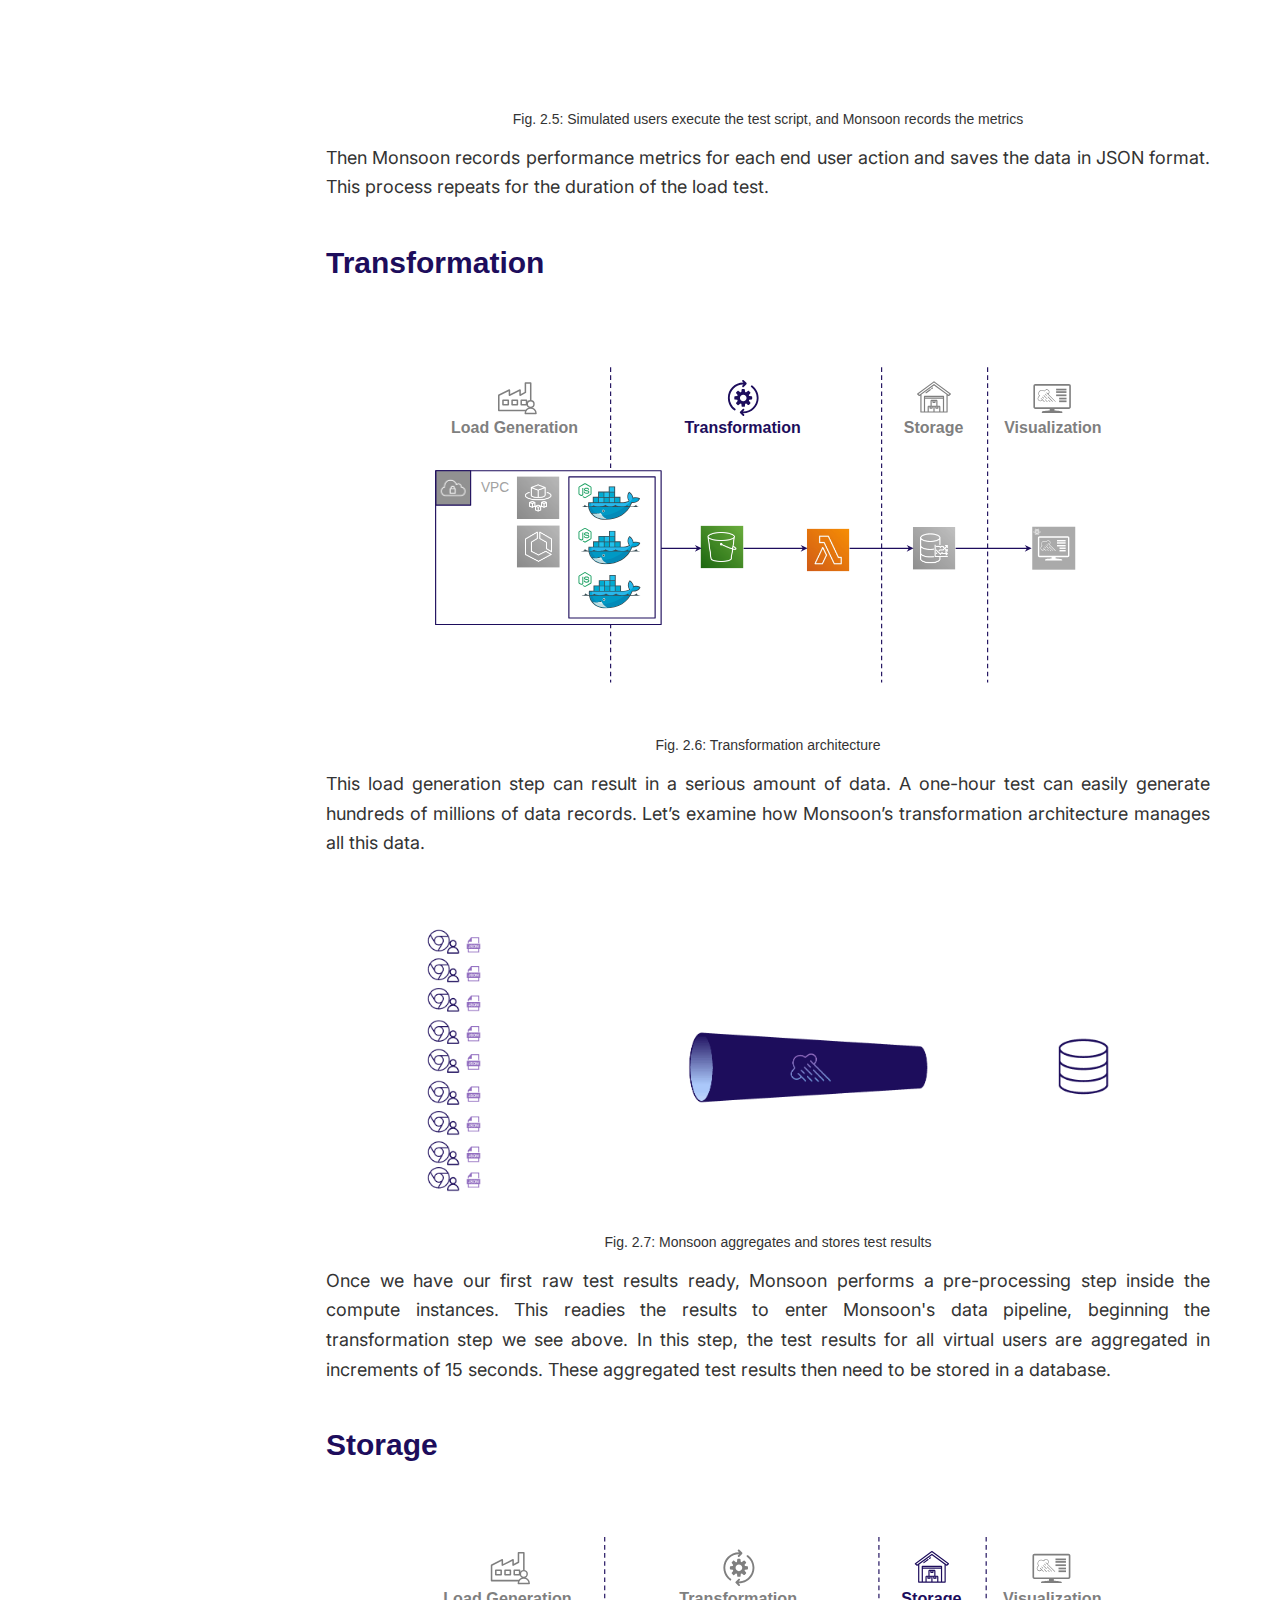
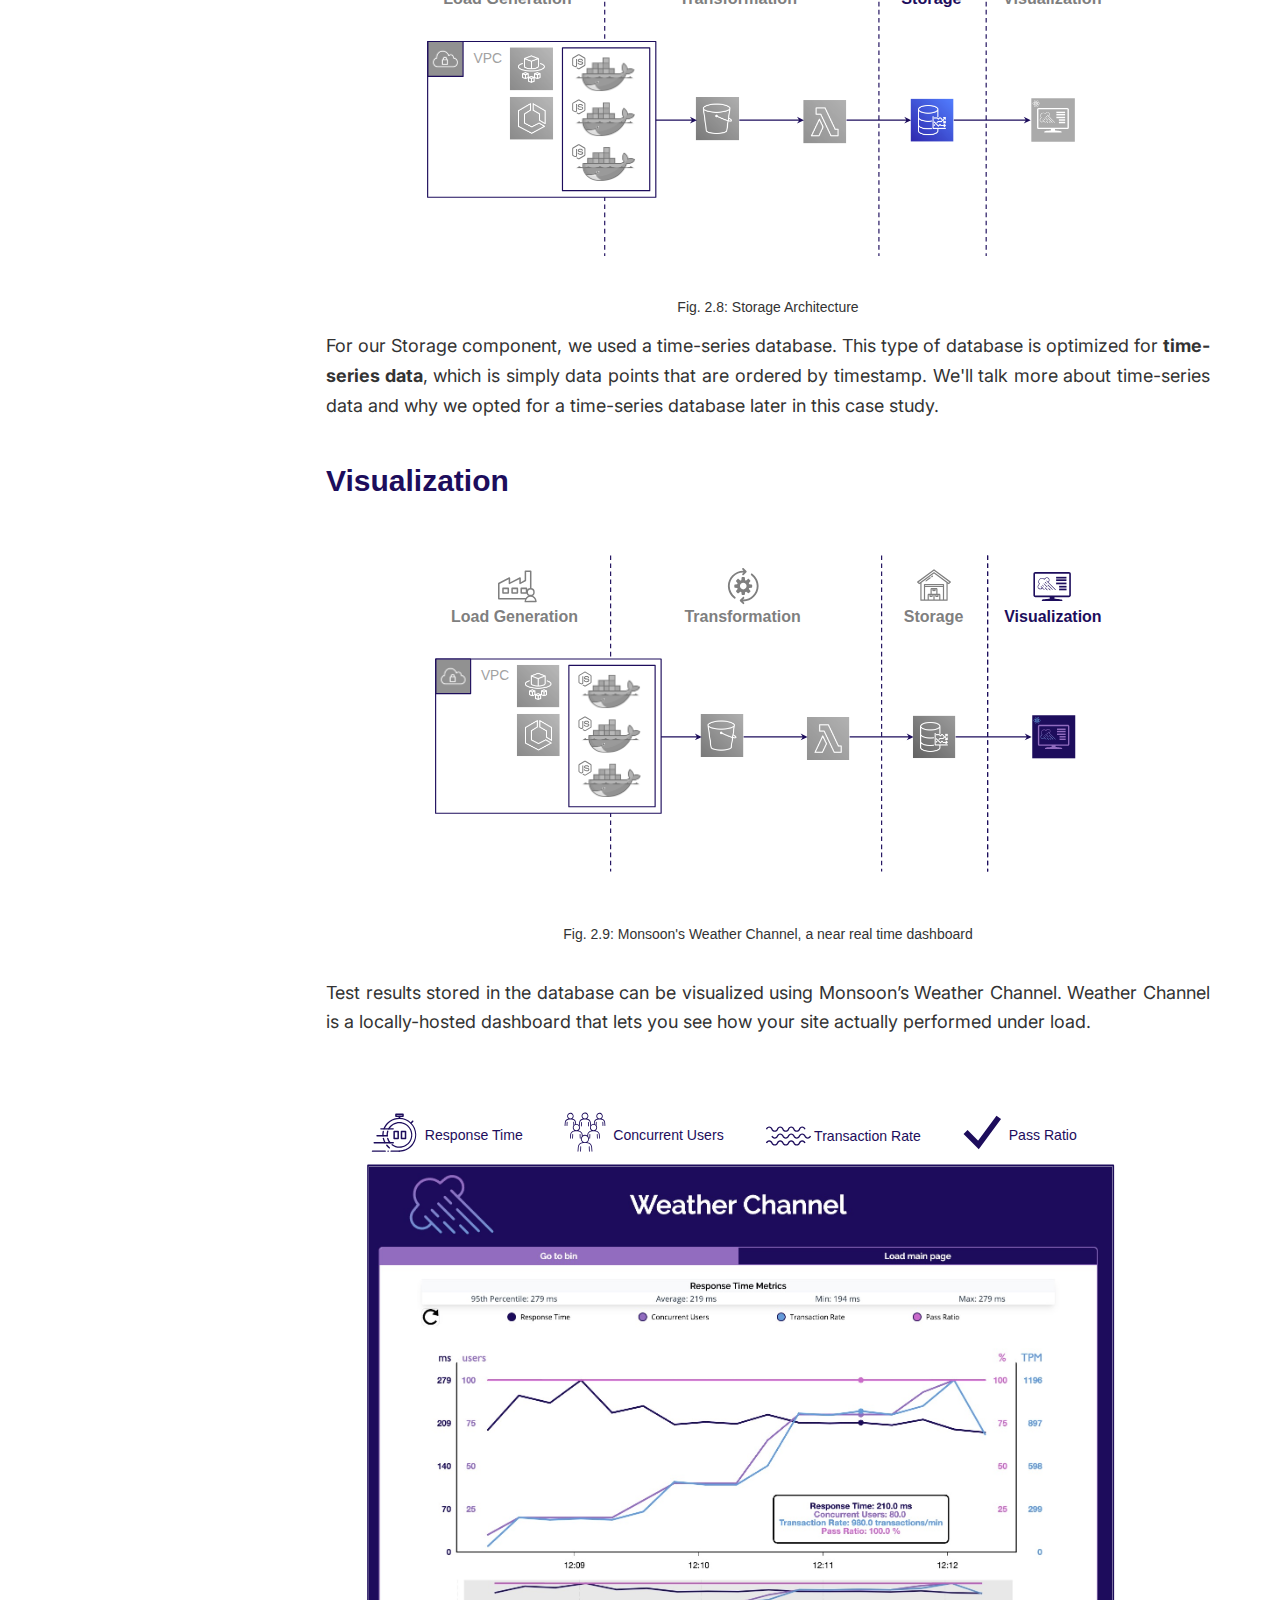
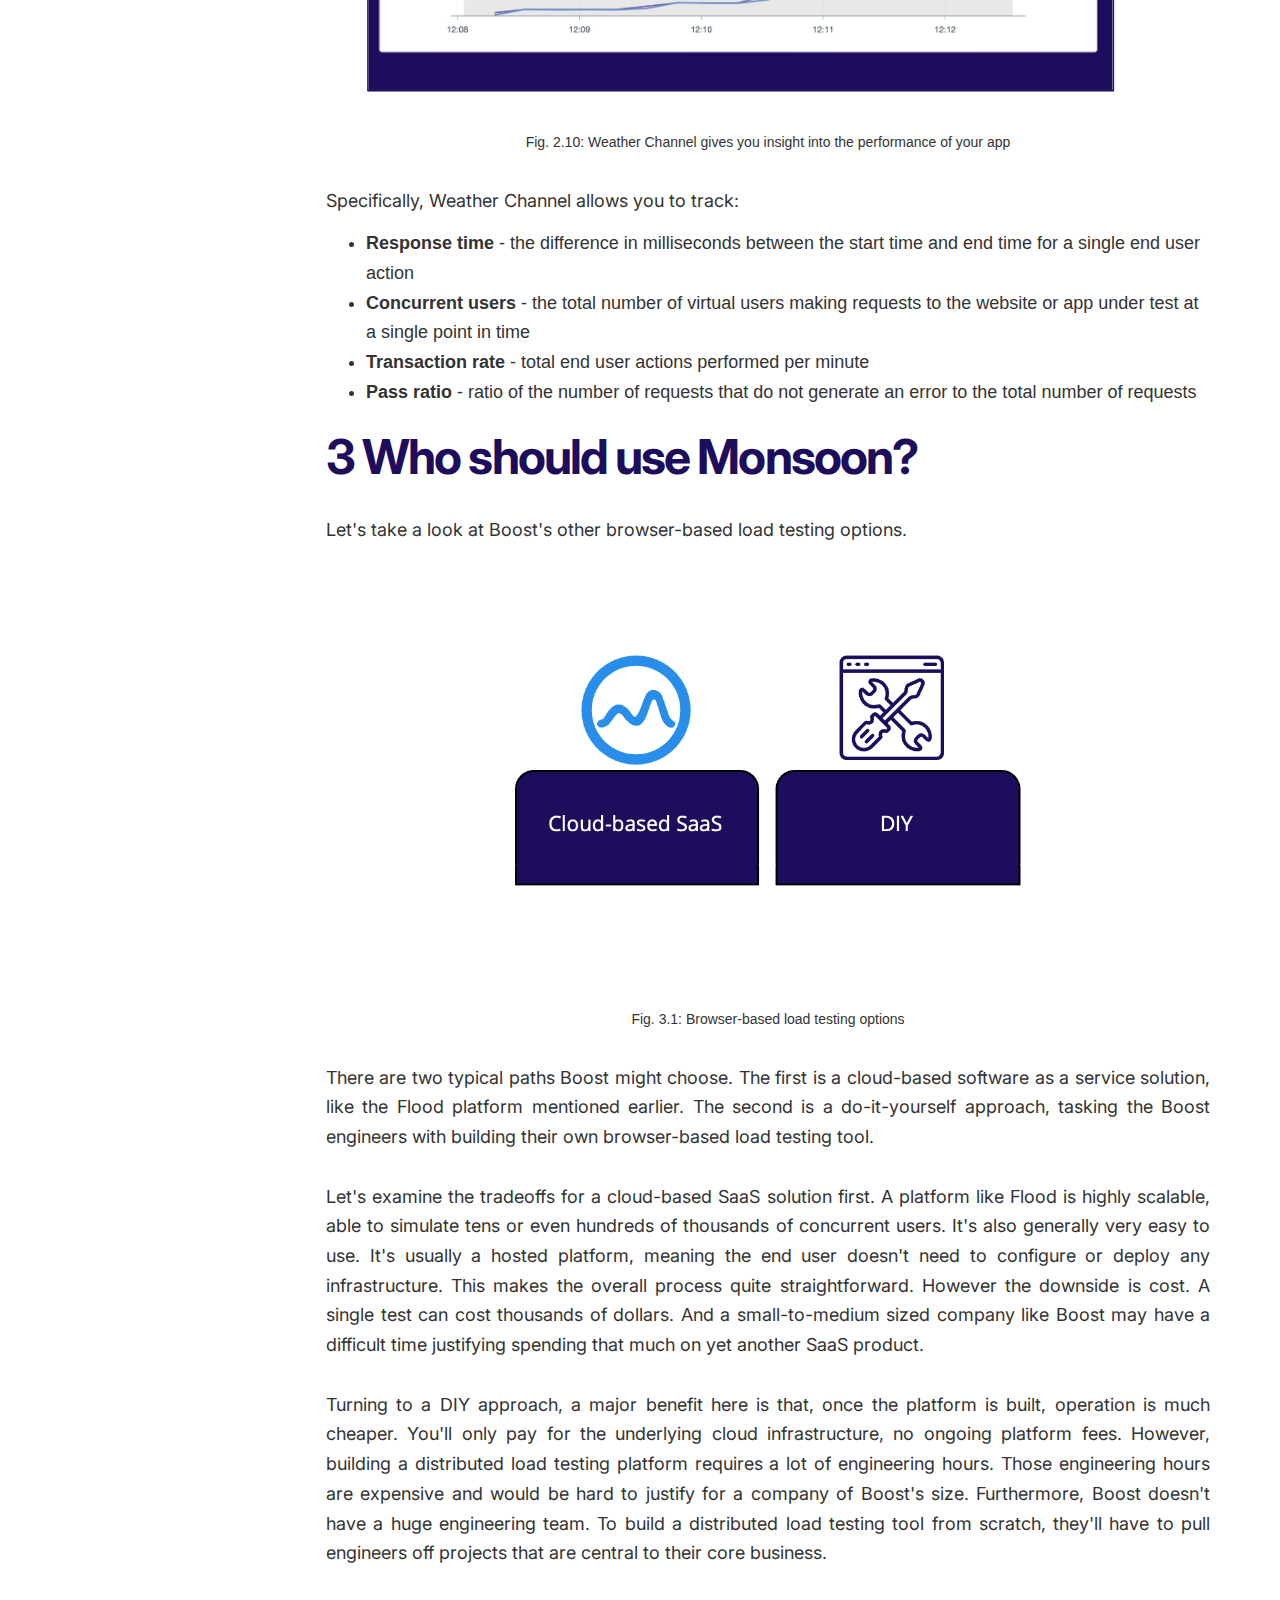
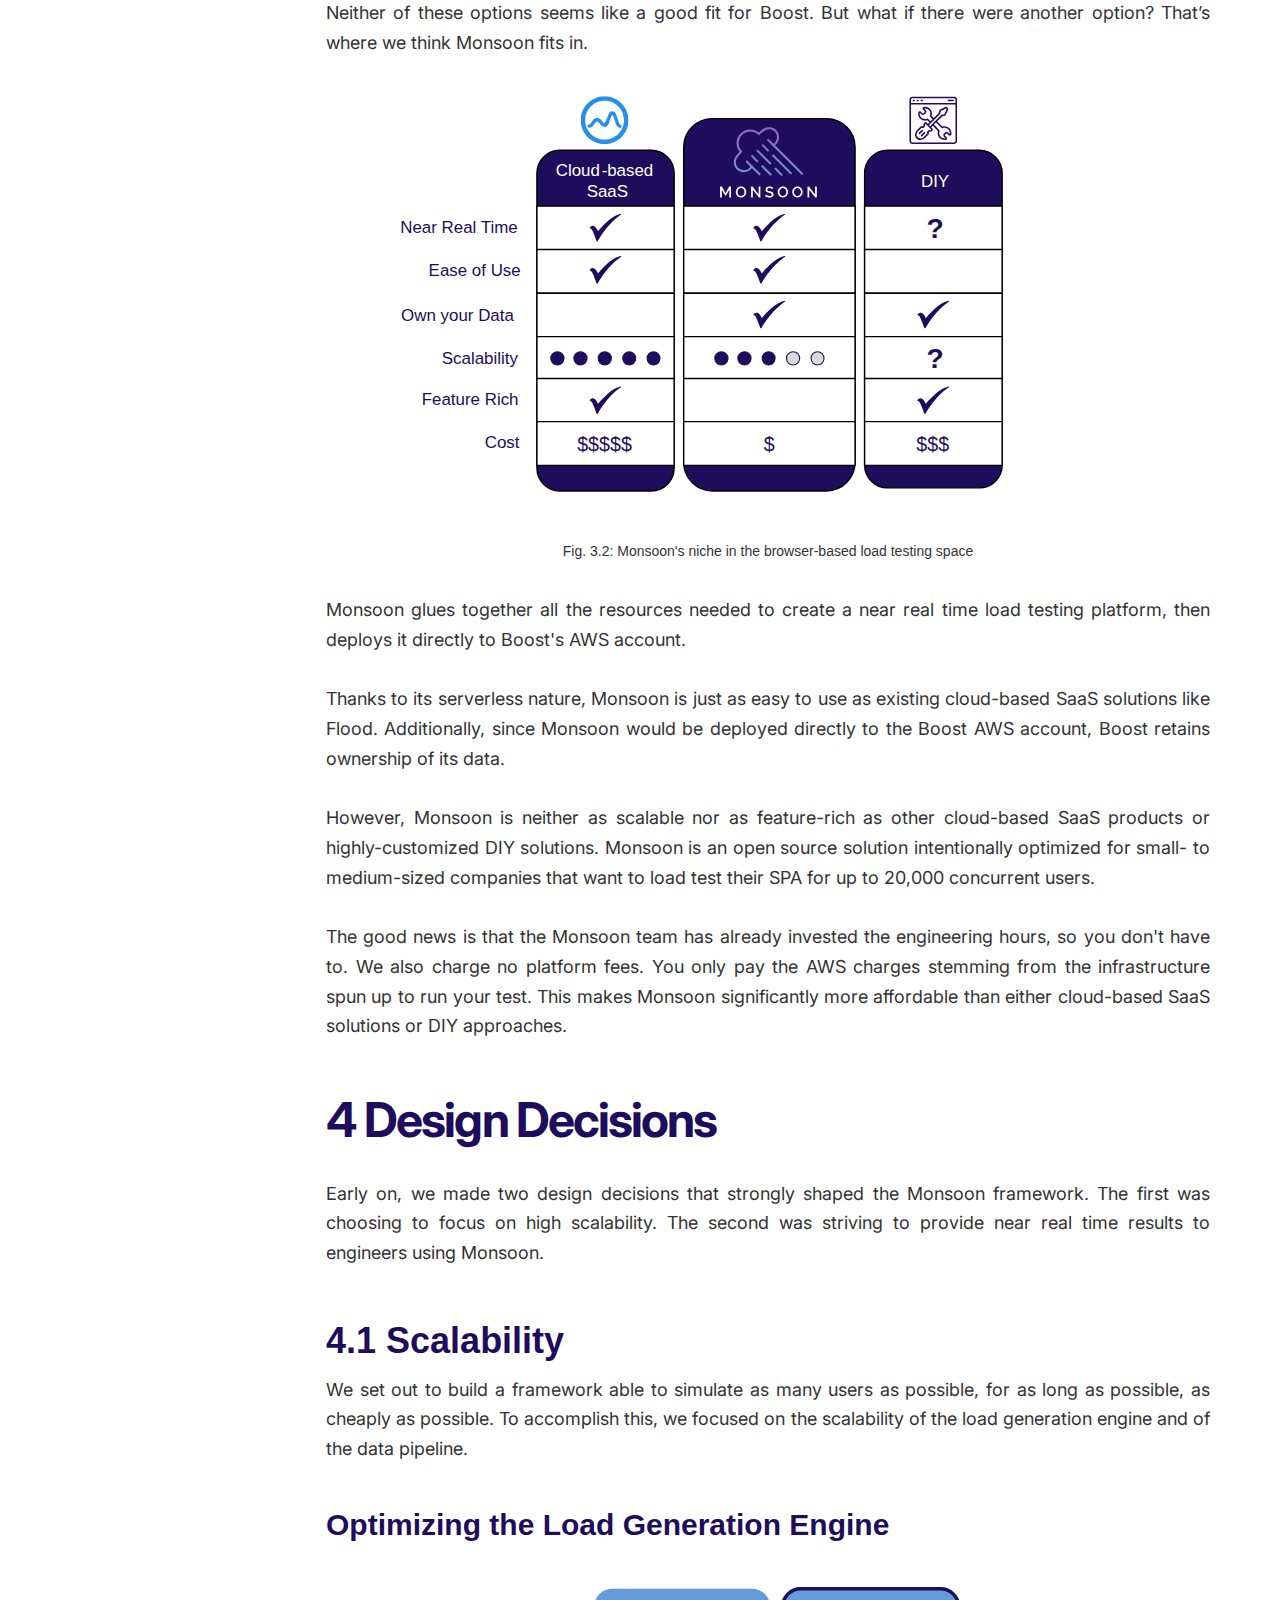
==== commit ccd7f54d: "Add missing HTML "code" tags" ====
--- a/case-study.html
+++ b/case-study.html
@@ -412,10 +412,10 @@
           Specifically, Weather Channel allows you to track:
         </p>
         <ul>
-          <li>Response time</li>
-          <li>Concurrent users </li>
-          <li>Transaction rate (end user actions performed per minute)</li>
-          <li>Pass ratio</li>
+          <li><b>Response time</b> - the difference in milliseconds between the start time and end time for a single end user action</li>
+          <li><b>Concurrent users</b> - the total number of virtual users making requests to the website or app under test at a single point in time</li>
+          <li><b>Transaction rate</b> - total end user actions performed per minute</li>
+          <li><b>Pass ratio</b> - ratio of the number of requests that do not generate an error to the total number of requests</li>
         </ul>
         <!-- Section 3-->
         <h2>3 Who should use Monsoon?</h2>
@@ -457,11 +457,11 @@
         </p>
         <br/>
         <p>
-          However, Monsoon is neither as scalable nor as feature rich as other cloud-based SaaS products or highly-customized DIY solutions. Monsoon is an open source solution intentionally optimized for small- to medium-sized companies that want to load test their SPA for up to 20,000 concurrent users.​
-        </p>
-        <br/>
-        <p>
-          The good news is that the Monsoon team has already invested the engineering hours so you don't have to. We also charge no platform fees. You only pay the AWS charges stemming from the infrastructure spun up to run your test. This makes Monsoon significantly more affordable than either cloud-based SaaS solutions or DIY approaches.​
+          However, Monsoon is neither as scalable nor as feature-rich as other cloud-based SaaS products or highly-customized DIY solutions. Monsoon is an open source solution intentionally optimized for small- to medium-sized companies that want to load test their SPA for up to 20,000 concurrent users.​
+        </p>
+        <br/>
+        <p>
+          The good news is that the Monsoon team has already invested the engineering hours, so you don't have to. We also charge no platform fees. You only pay the AWS charges stemming from the infrastructure spun up to run your test. This makes Monsoon significantly more affordable than either cloud-based SaaS solutions or DIY approaches.​
         </p>
         <br/>
         <!-- Section 4-->
@@ -584,7 +584,7 @@
         <br/>
         <h4>Runner</h4>
         <br/>
-        <p>Runner.js is a coordination script. It creates 20 headless Chrome instances controlled by Puppeteer to simulate 20 virtual users. Runner.js then instructs each virtual user to execute the commands listed in the user's test script and stores the resulting session metrics for each of those virtual user actions.​</p>
+        <p><code>Runner.js</code> is a coordination script. It creates 20 headless Chrome instances controlled by Puppeteer to simulate 20 virtual users. <code>Runner.js</code> then instructs each virtual user to execute the commands listed in the user's test script and stores the resulting session metrics for each of those virtual user actions.​</p>
         <p>To summarize, our Node app creates virtual users, instructs them to perform actions, and saves metric data about the actions taken.​</p>
         <p>But how do we actually run the app? We use AWS ECS and Fargate.</p>
         <br/>
@@ -619,15 +619,15 @@
         <br/>
         <h4>Normalizer.js</h4>
         <br/>
-        <p>Earlier we mentioned that the runner.js file in our Node app stores session metrics from every virtual user action. We're storing these metrics by temporarily saving them to the local filesystems of the Fargate instances.</p>
+        <p>Earlier we mentioned that the <code>runner.js</code> file in our Node app stores session metrics from every virtual user action. We're storing these metrics by temporarily saving them to the local filesystems of the Fargate instances.</p>
         <br/>
         <figure>
           <img src="assets/images/5-architecture/slide52.svg">
           <figcaption>Fig. 5.6: Monsoon’s Normalizer.js script transforms metrics and moves them to an S3 bucket</figcaption>
         </figure>
         <br/>
-        <p>Alongside our load generation scripts, the Node app also runs a file called Normalizer.js. Normalizer.js polls the Fargate instance's local filesystem for new session metric data every 15 seconds. The Normalizer.js code applies transformations to any data it finds, then moves the transformed data to an S3 bucket for more permanent storage. This normalization step is necessary because the aggregation step that follows requires uniform timestamps.​</p>
-        <p>So the core logic of Normalizer.js groups the session metric data by time window. And a happy side effect of our normalization process is that we preserve statistical significance while minimizing data size.​</p>
+        <p>Alongside our load generation scripts, the Node app also runs a file called <code>Normalizer.js</code>. <code>Normalizer.js</code> polls the Fargate instance's local filesystem for new session metric data every 15 seconds. The <code>Normalizer.js</code> code applies transformations to any data it finds, then moves the transformed data to an S3 bucket for more permanent storage. This normalization step is necessary because the aggregation step that follows requires uniform timestamps.​</p>
+        <p>So the core logic of <code>Normalizer.js</code> groups the session metric data by time window. And a happy side effect of our normalization process is that we preserve statistical significance while minimizing data size.​</p>
         <br/>
         <h4>S3 Bucket</h4>
         <br/>
@@ -638,7 +638,7 @@
         <br/>
         <p>Now let's examine our destination S3 bucket more closely.</p>
         <p>
-          The data processed by Normalizer.js is saved in an S3 bucket. AWS Simple Storage Service (AWS S3) is a serverless and highly scalable object storage service. We temporarily stage the data in S3 for two reasons:
+          The data processed by <code>Normalizer.js</code> is saved in an S3 bucket. AWS Simple Storage Service (AWS S3) is a serverless and highly scalable object storage service. We temporarily stage the data in S3 for two reasons:
         </p>
         <br/>
         <ol>
@@ -658,7 +658,7 @@
           <img src="assets/images/5-architecture/s3_dam.svg" class="case-study-image-large">
           <figcaption>Fig. 5.8: Monsoon’s S3 Bucket decouples Transformation from Load Generation</figcaption>
         </figure>
-        <p>Once metrics sent by Normalizer.js start hitting the S3 bucket, the S3 bucket will contain files organized based on timestamp, end user action and Fargate instance name. For a given end user action, a single file represents the metrics for all virtual users on one Fargate instance within a single 15-second time window.</p>
+        <p>Once metrics sent by <code>Normalizer.js</code> start hitting the S3 bucket, the S3 bucket will contain files organized based on timestamp, end user action and Fargate instance name. For a given end user action, a single file represents the metrics for all virtual users on one Fargate instance within a single 15-second time window.</p>
         <br/>
         <figure>
           <img src="assets/images/5-architecture/slide55.svg">
@@ -677,7 +677,7 @@
         <br/>
         <p>AWS Lambda is a serverless, event-driven compute service. It's similar to Fargate. But while Fargate runs entire apps in a serverless environment, Lambda runs individual serverless functions.​</p>
         <p>
-          High level, every one minute, our Aggregating Lambda function polls the S3 bucket to determine if any new data has arrived. For each new timestamp, the lambda aggregates all the metrics in the JSON files with that timestamp, creating a single time series data point. Then we POST that data point to the time series database.
+          High level, every one minute, our Aggregating Lambda function polls the S3 bucket to determine if any new data has arrived. For each new timestamp, the lambda aggregates all the metrics in the JSON files with that timestamp, creating a single time series data point. Then we <code>POST</code> that data point to the time series database.
         </p>
         <figure>
           <img src="assets/images/5-architecture/aggregation_process.gif" class="case-study-image">
@@ -685,7 +685,7 @@
         </figure>
         <br/>
         <p>
-          But let’s clarify this high-level summary a bit. A given timestamp is ready to be processed 3 minutes after its creation. Processing begins by spinning up an instance of the Aggregating Lambda. That lambda grabs all JSON files from the S3 bucket whose timestamp matches the given timestamp and aggregates all those metrics into a single time series data point. The lambda then POSTs that data point to the time series database.
+          But let’s clarify this high-level summary a bit. A given timestamp is ready to be processed 3 minutes after its creation. Processing begins by spinning up an instance of the Aggregating Lambda. That lambda grabs all JSON files from the S3 bucket whose timestamp matches the given timestamp and aggregates all those metrics into a single time series data point. The lambda then <code>POST</code>s that data point to the time series database.
         </p>
         <br/>
         <p>
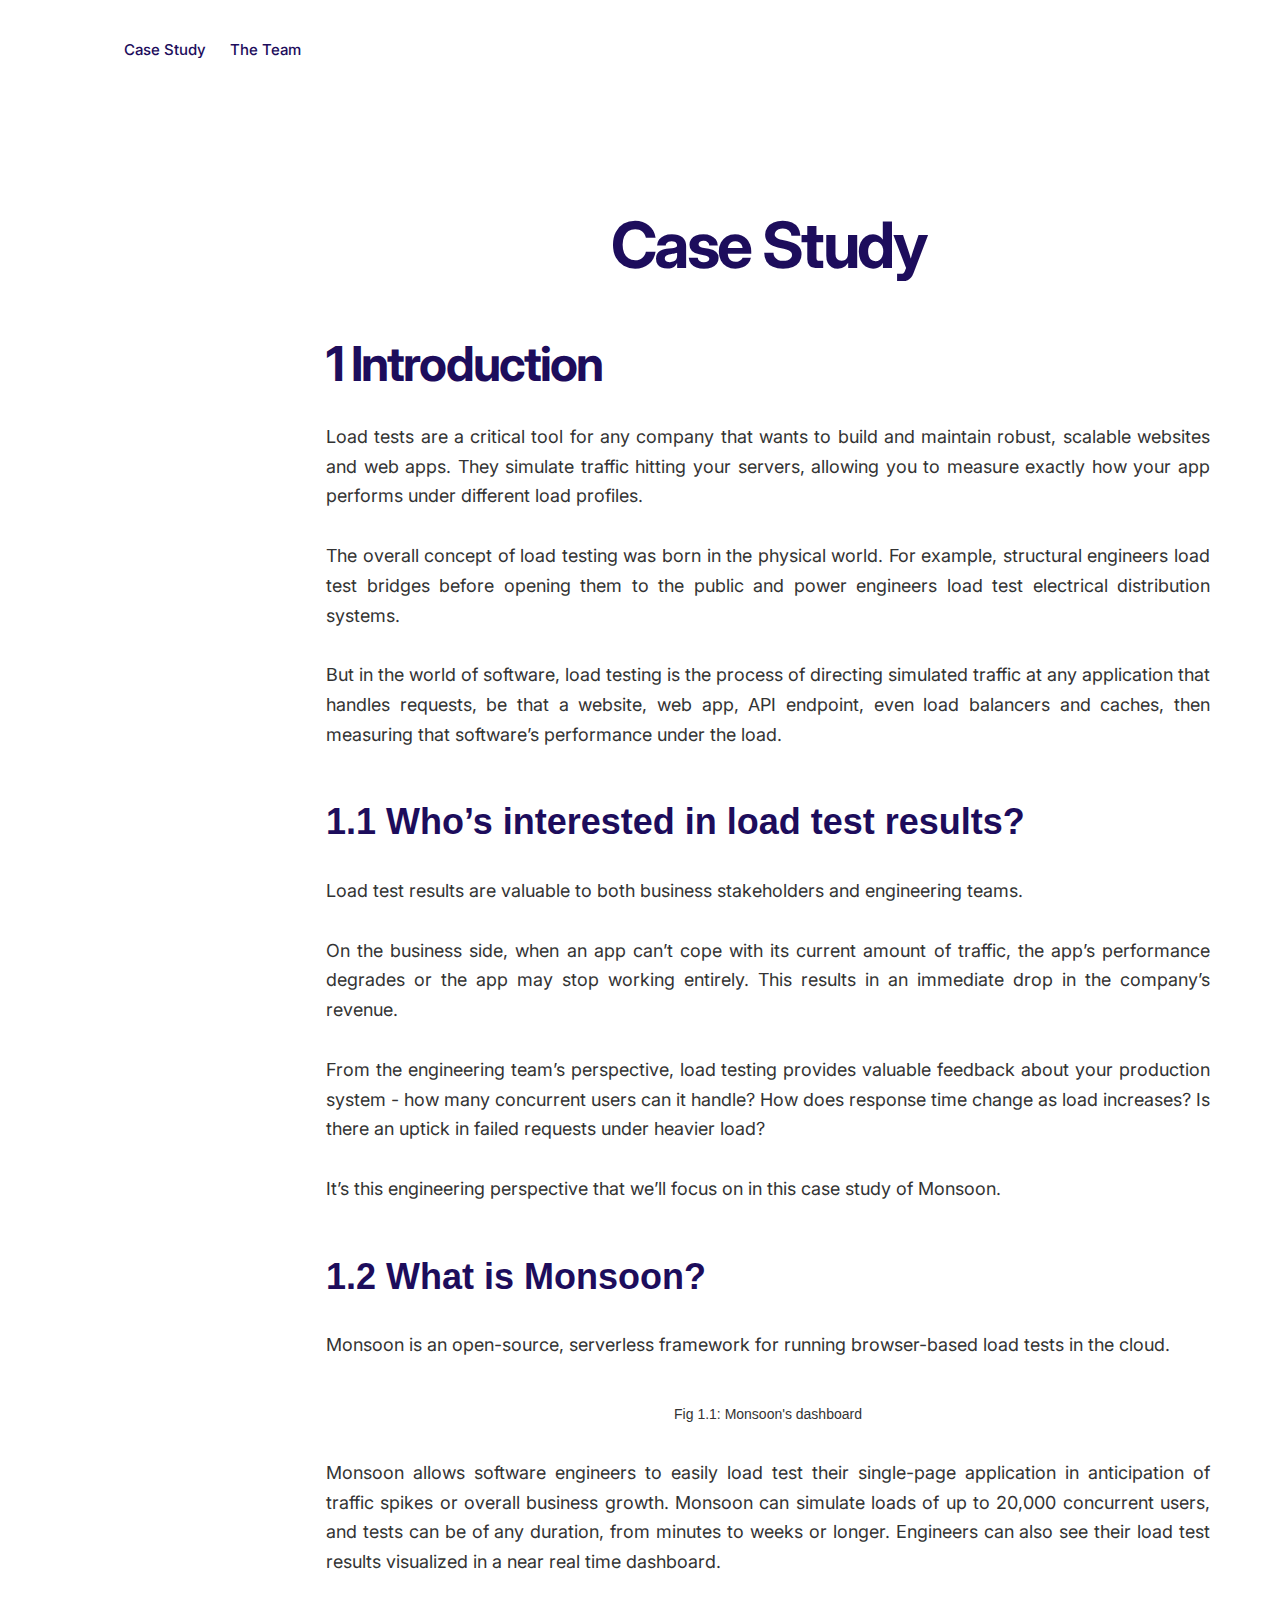
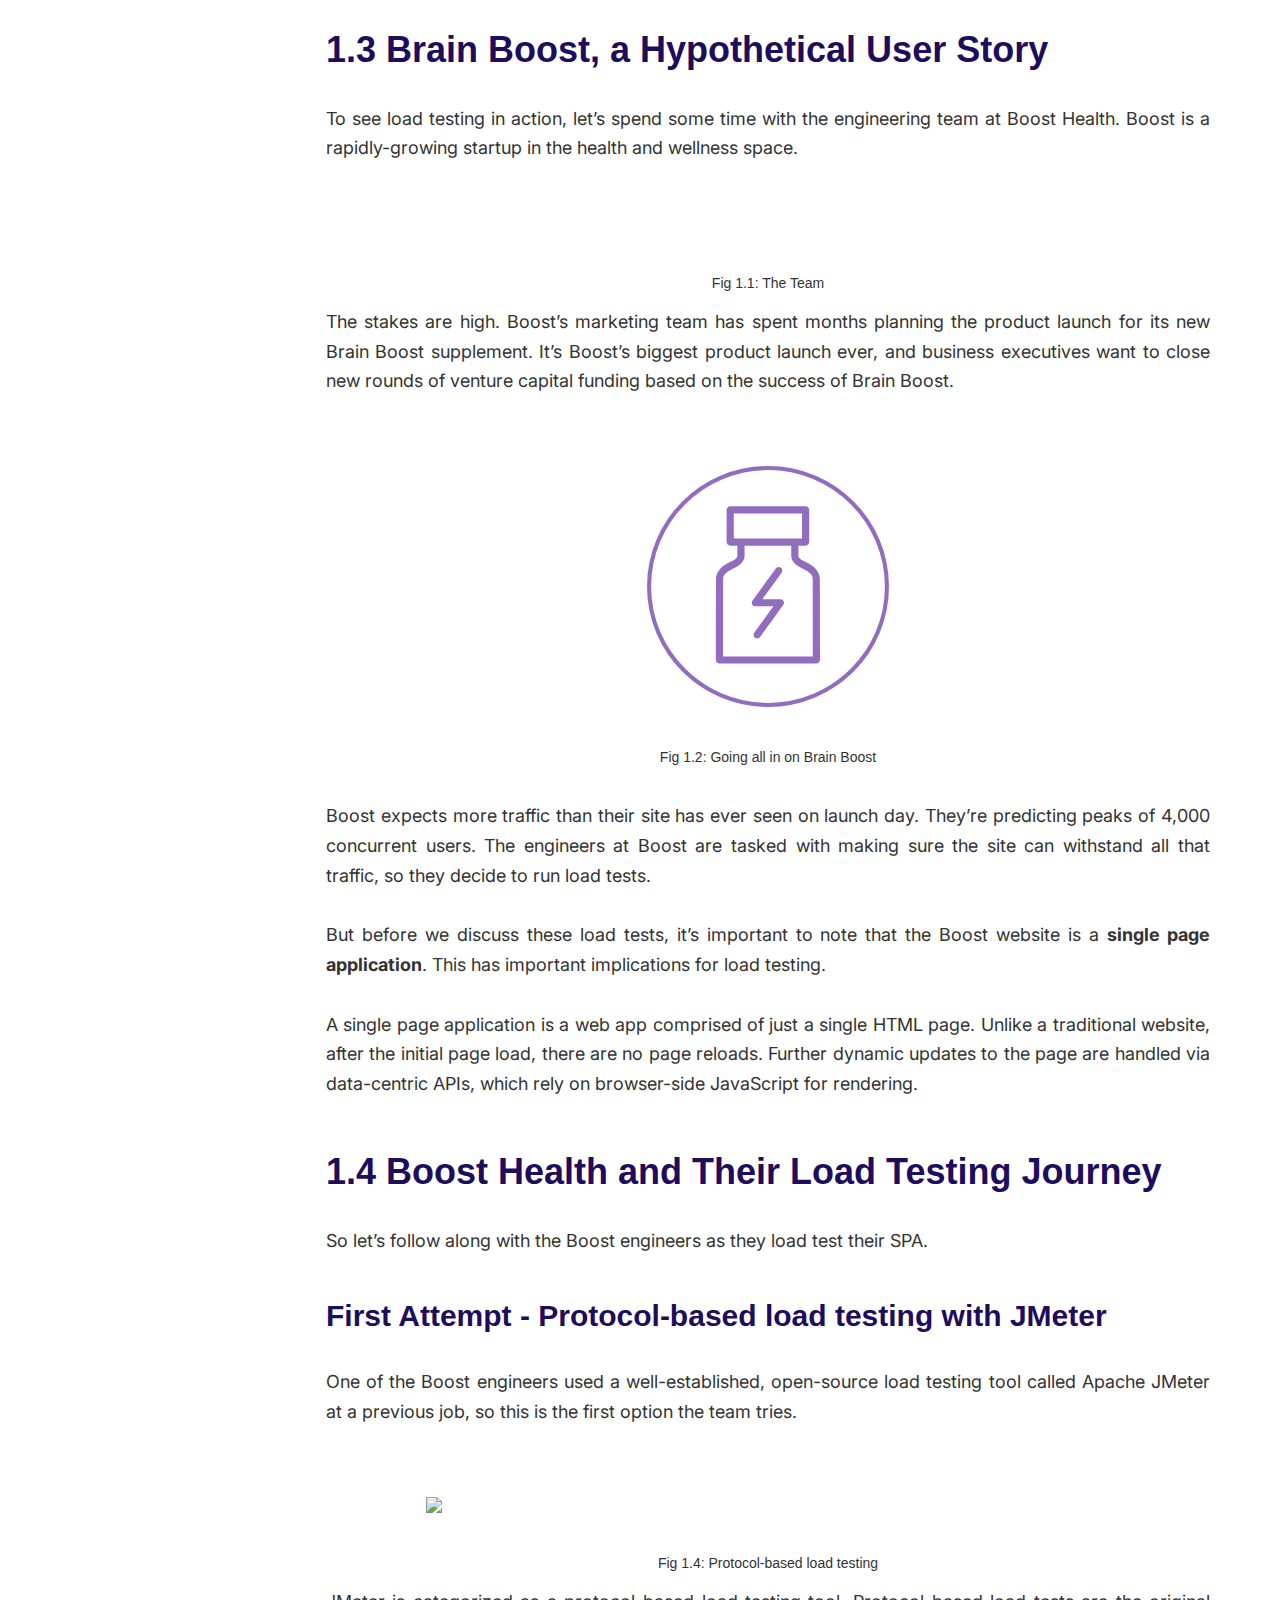
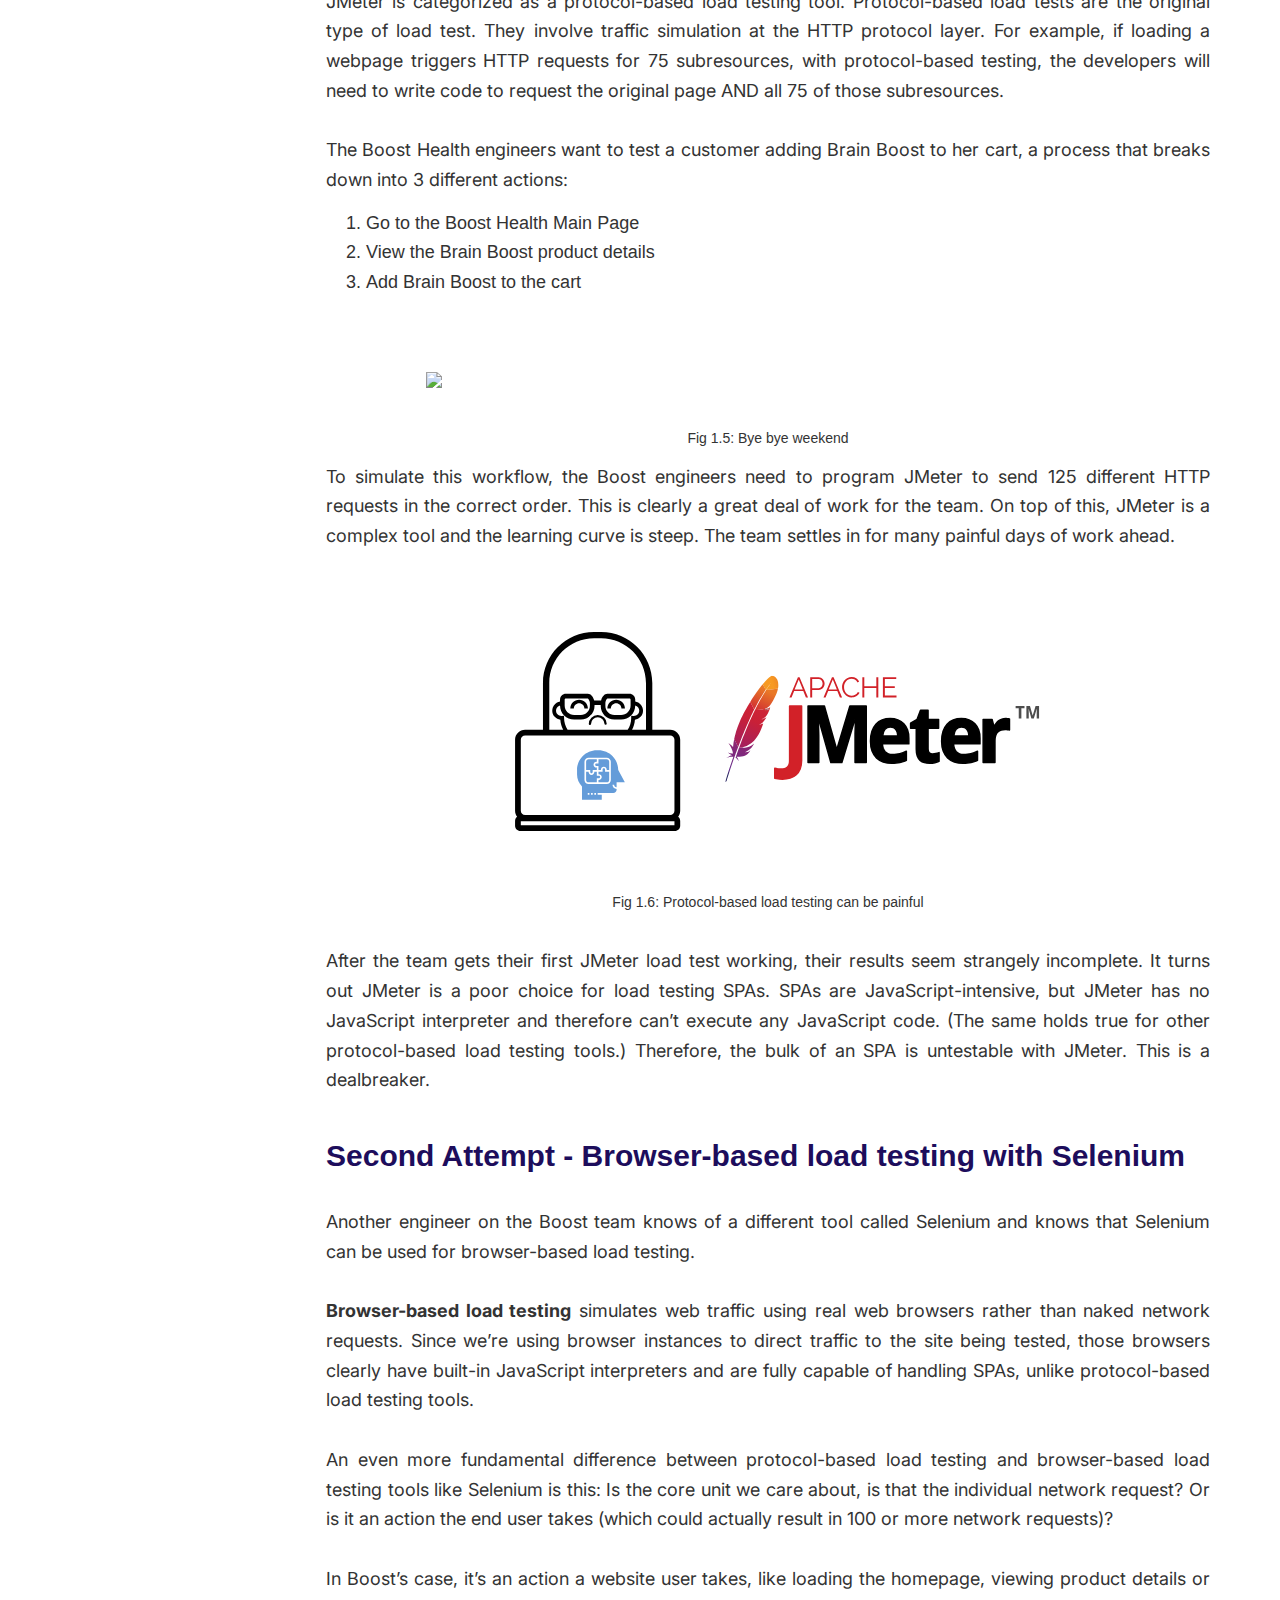
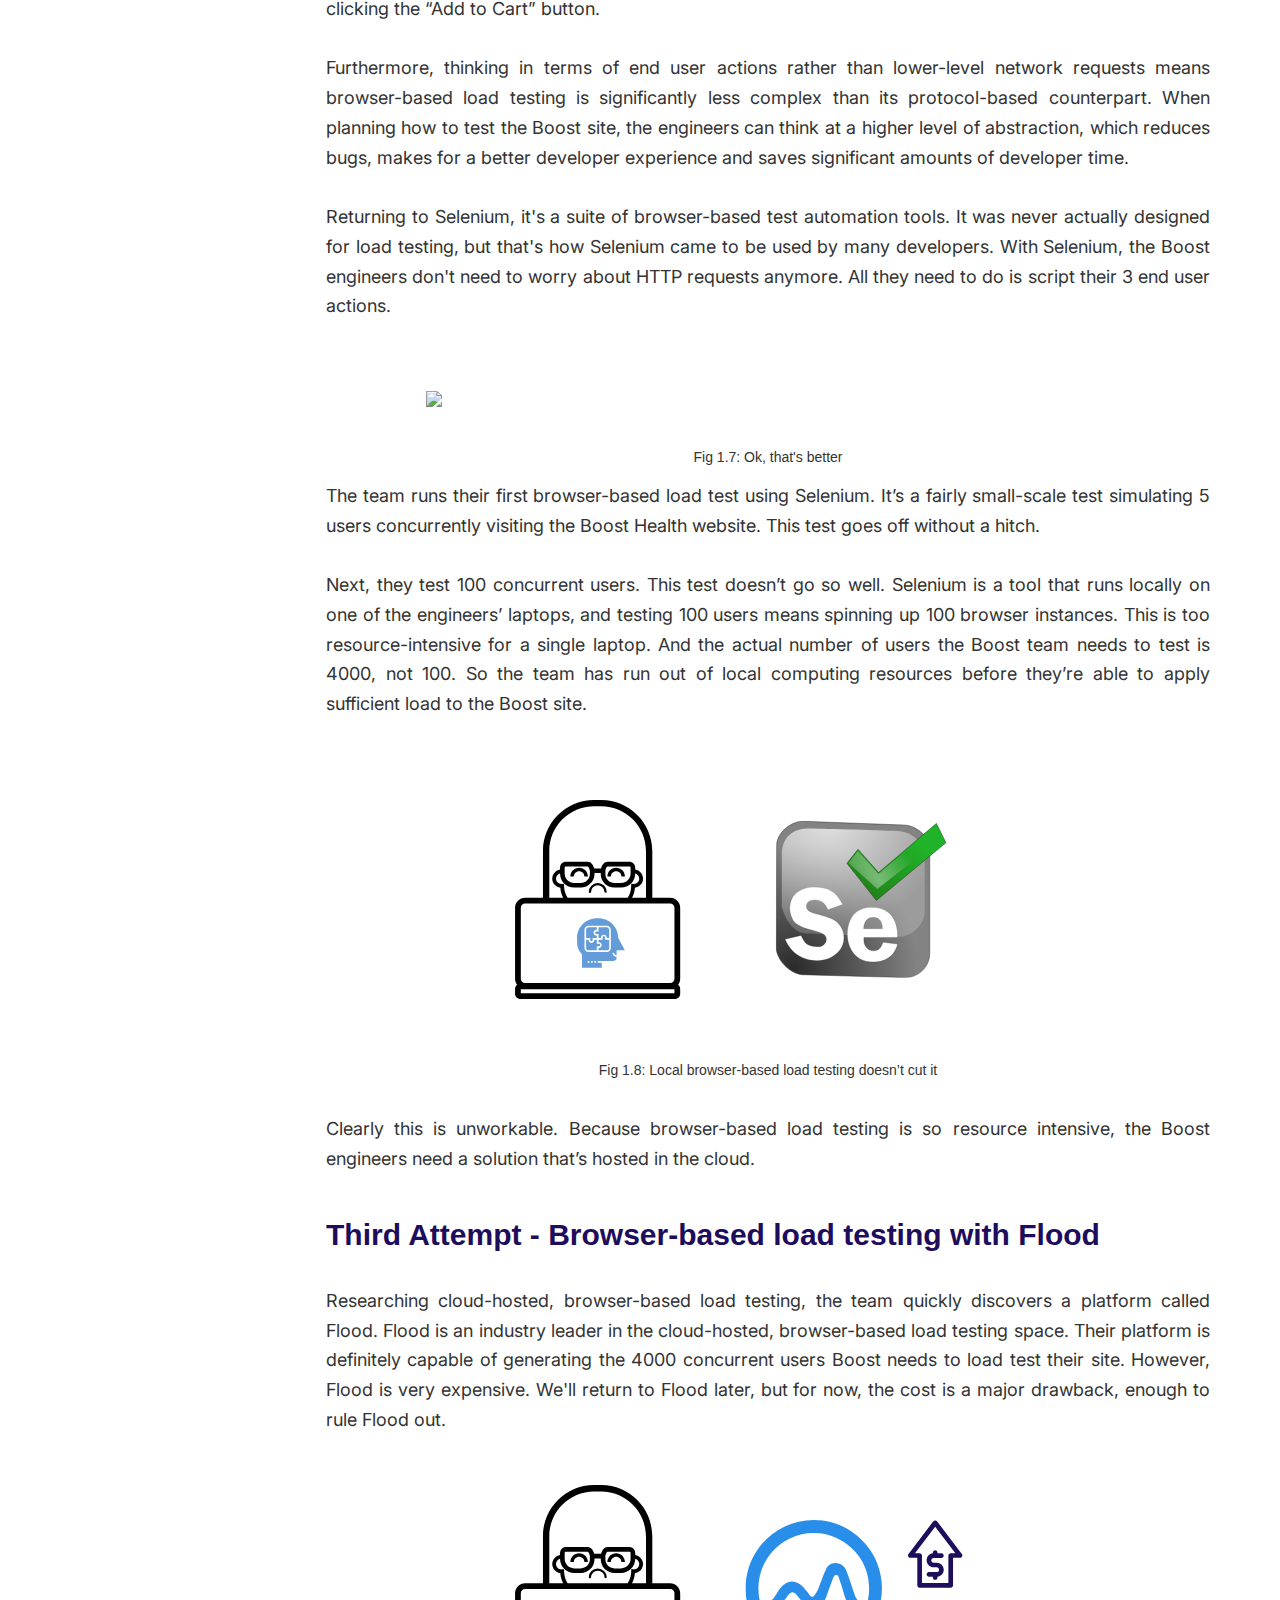
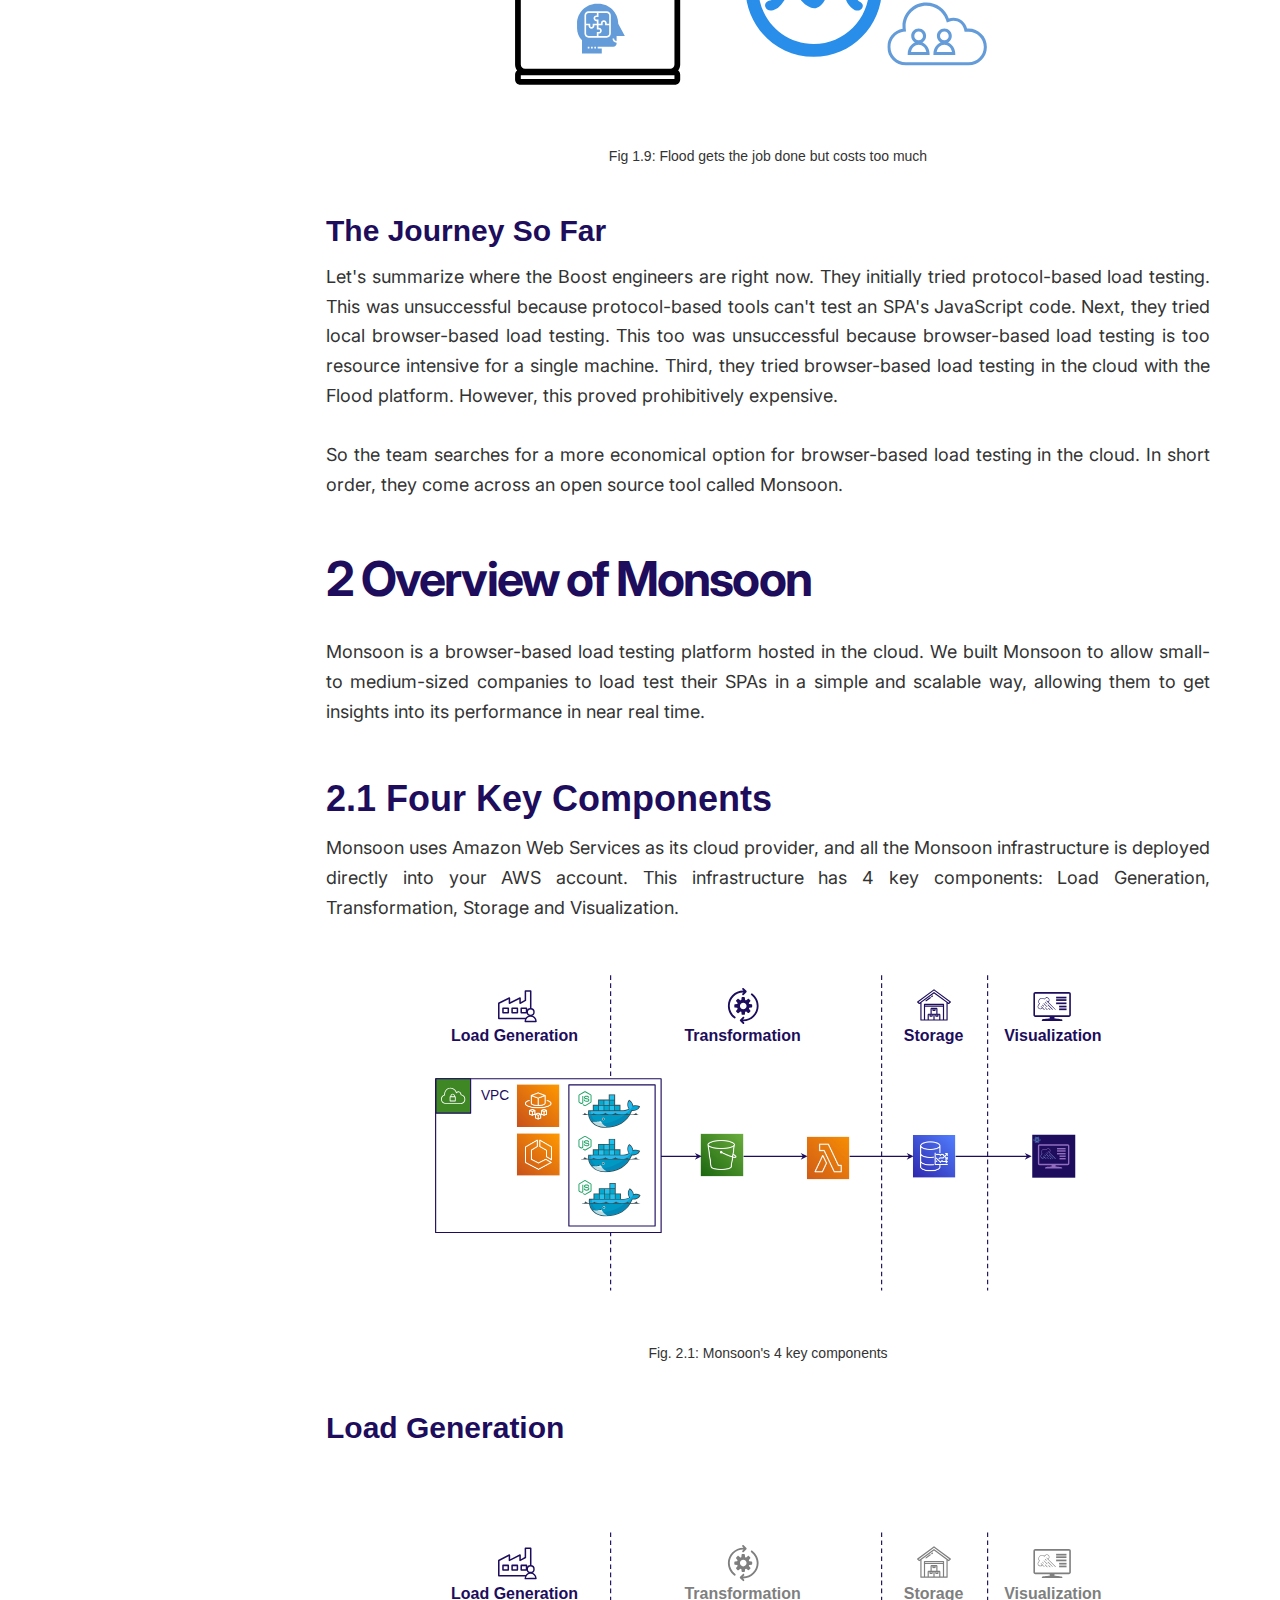
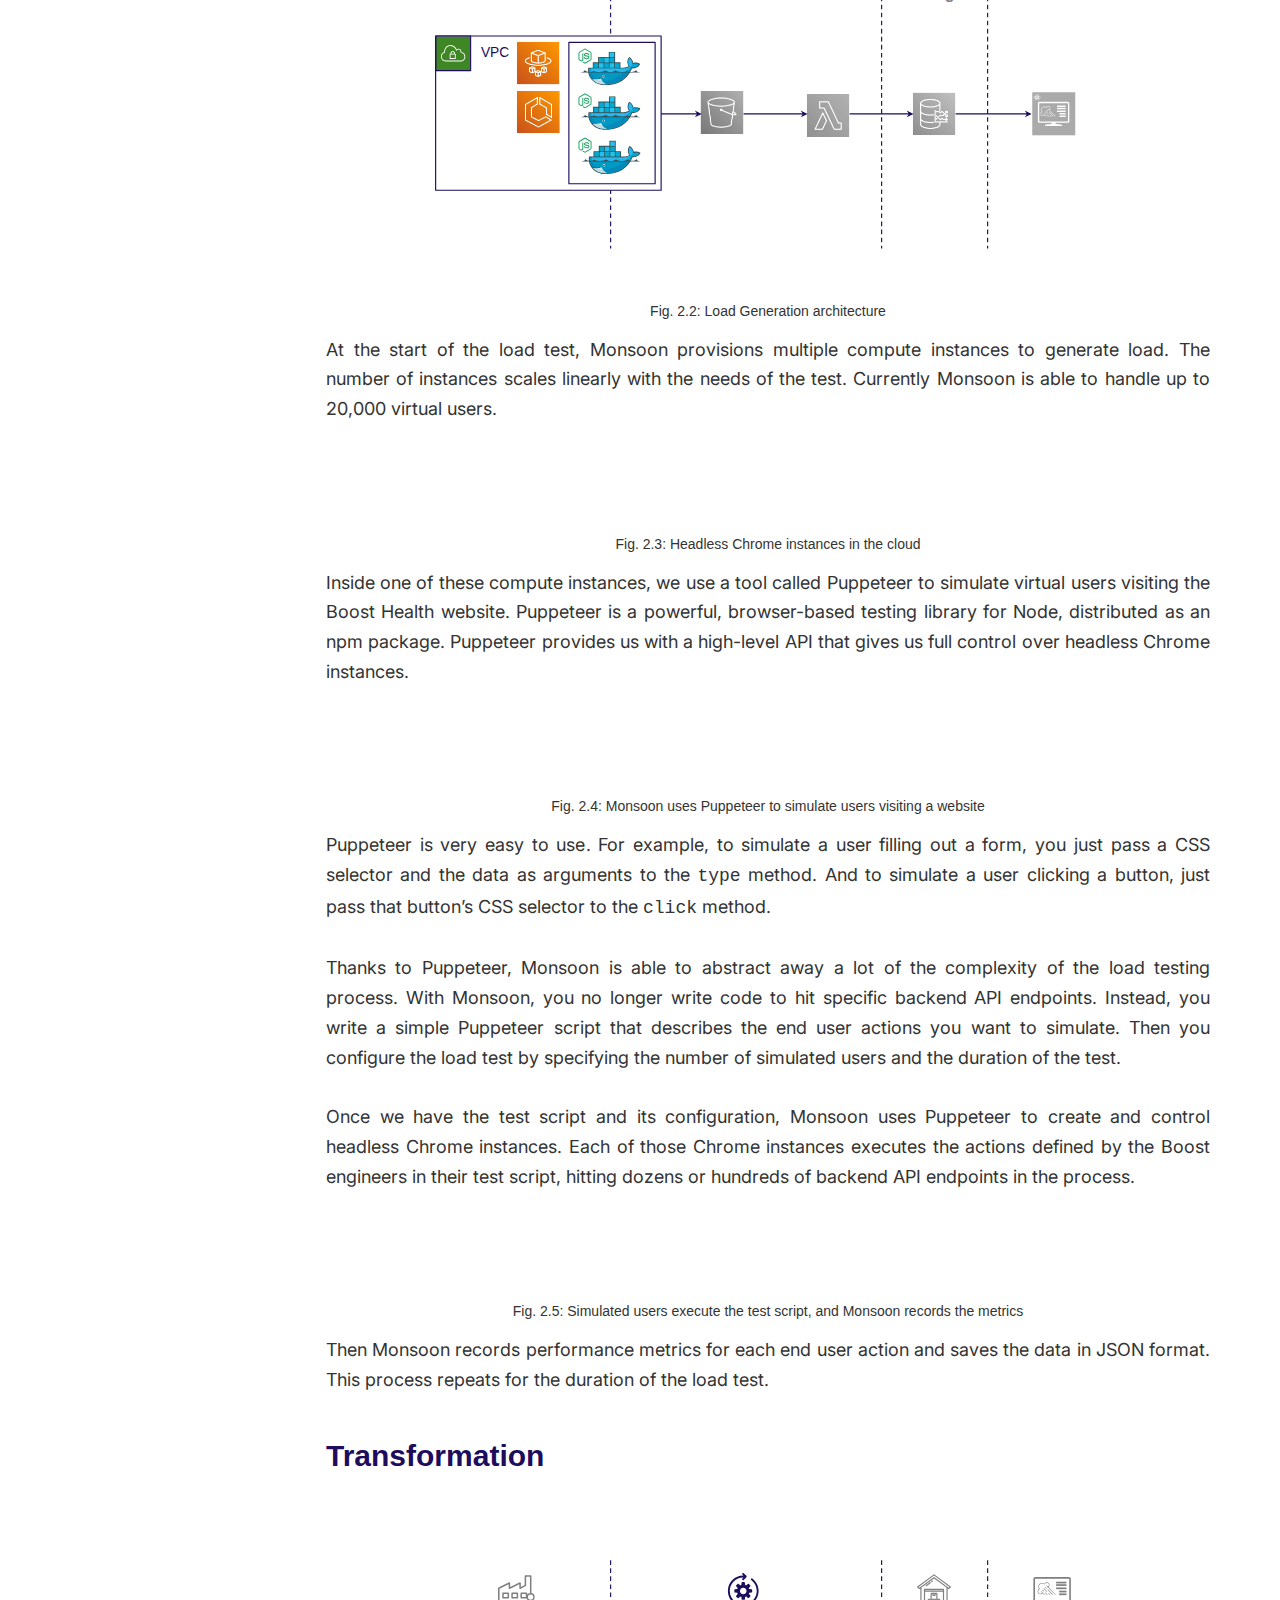
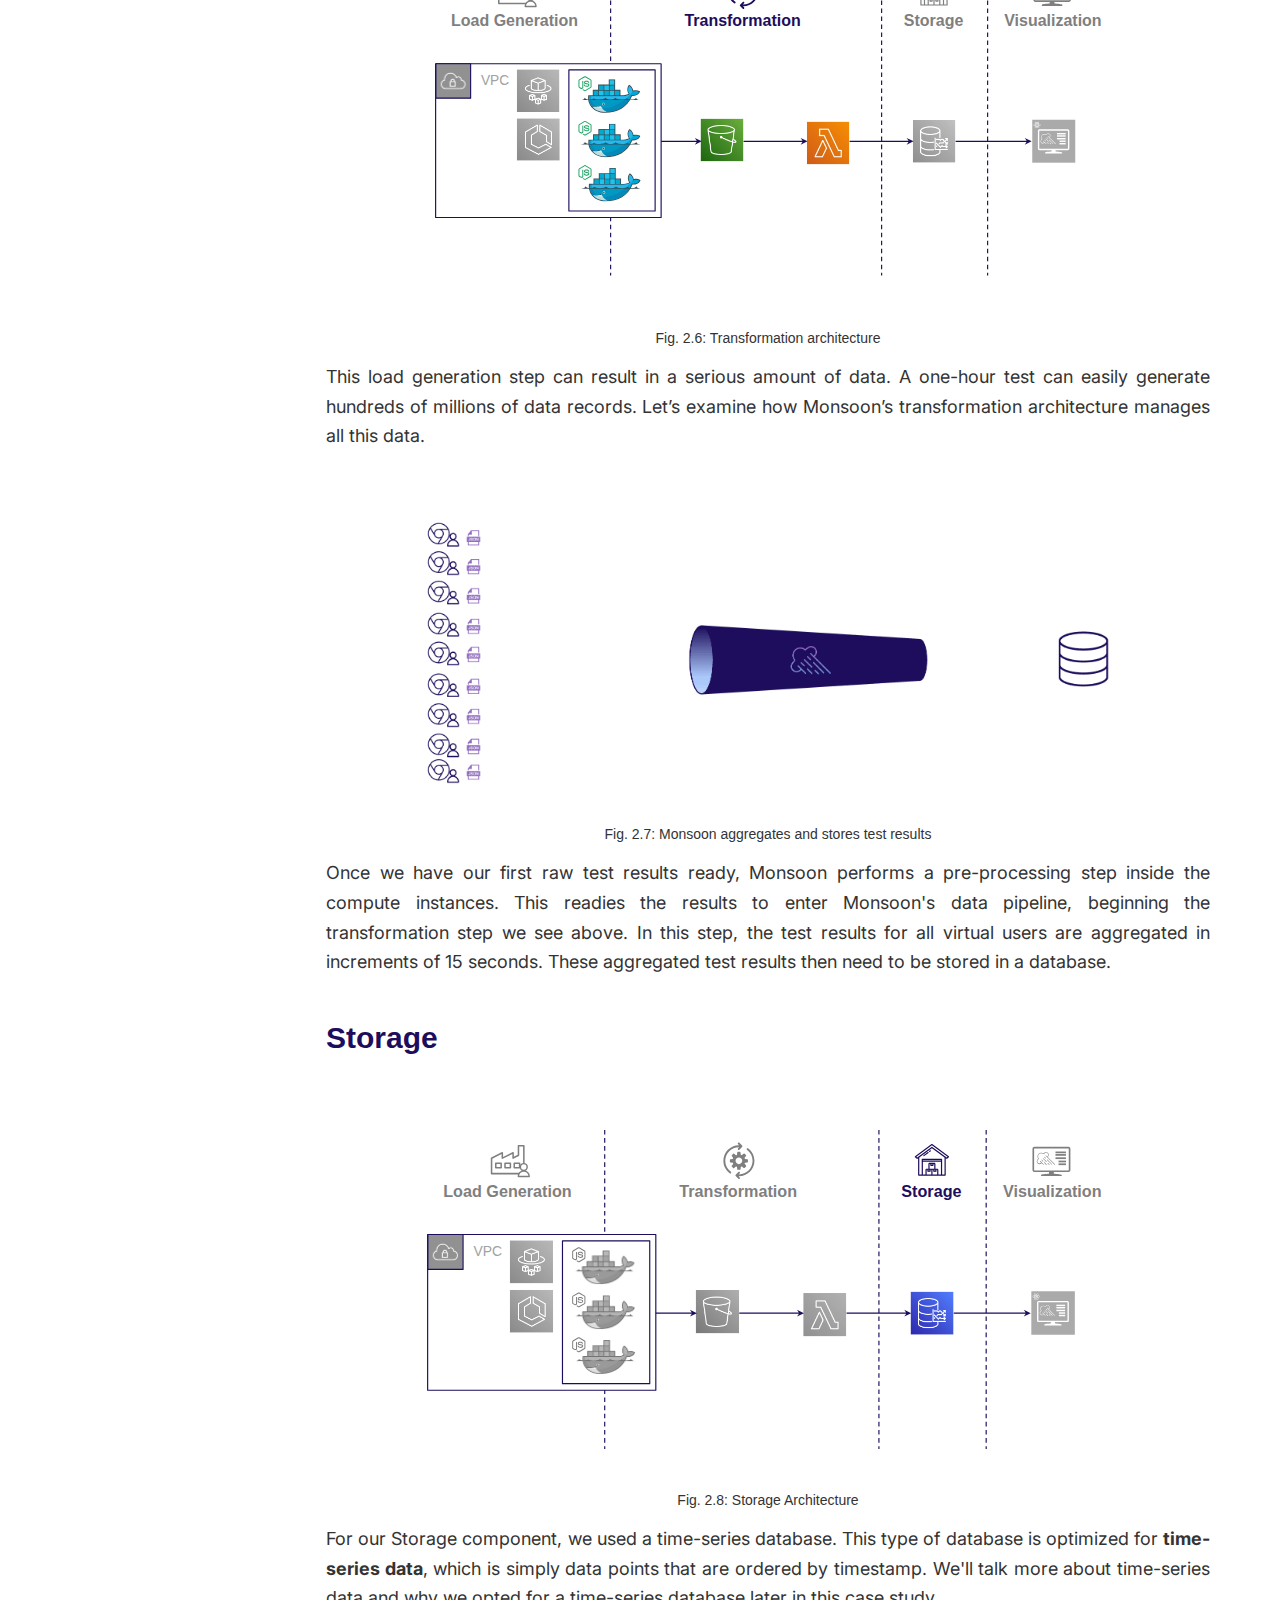
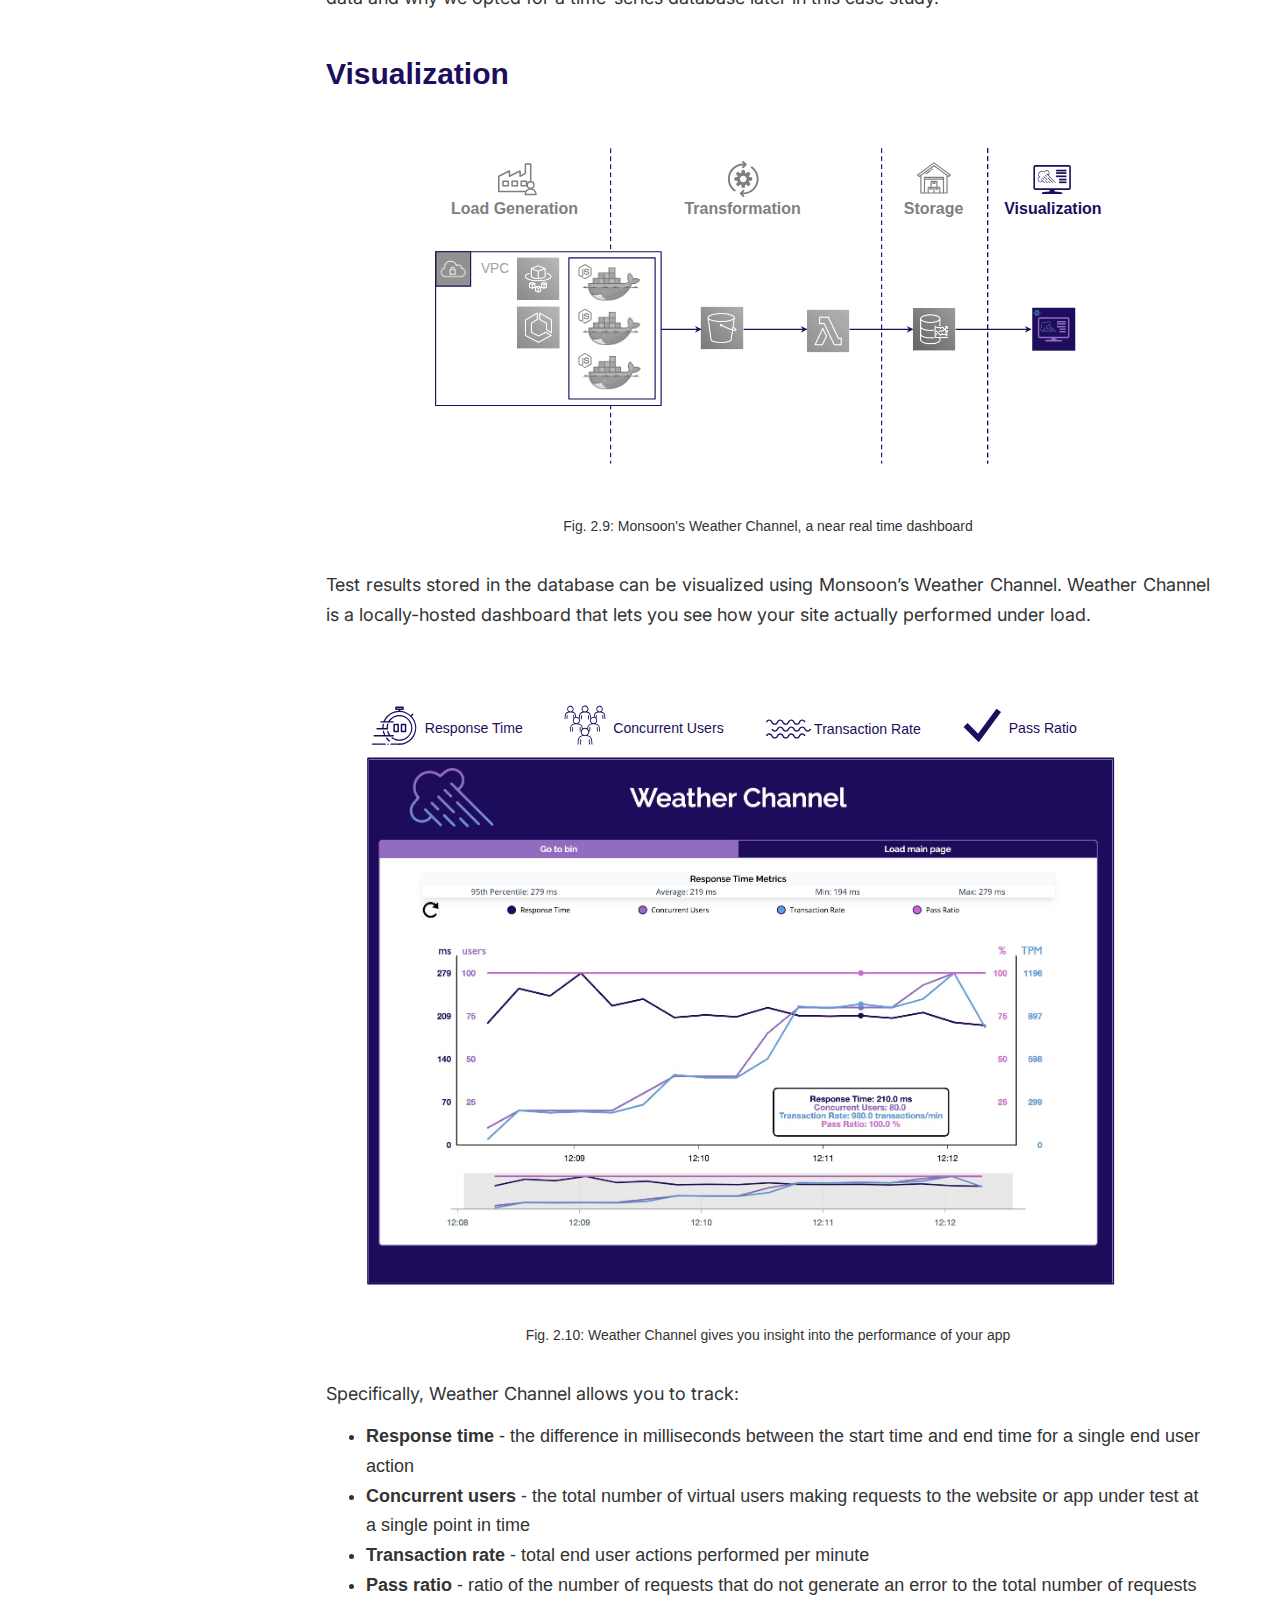
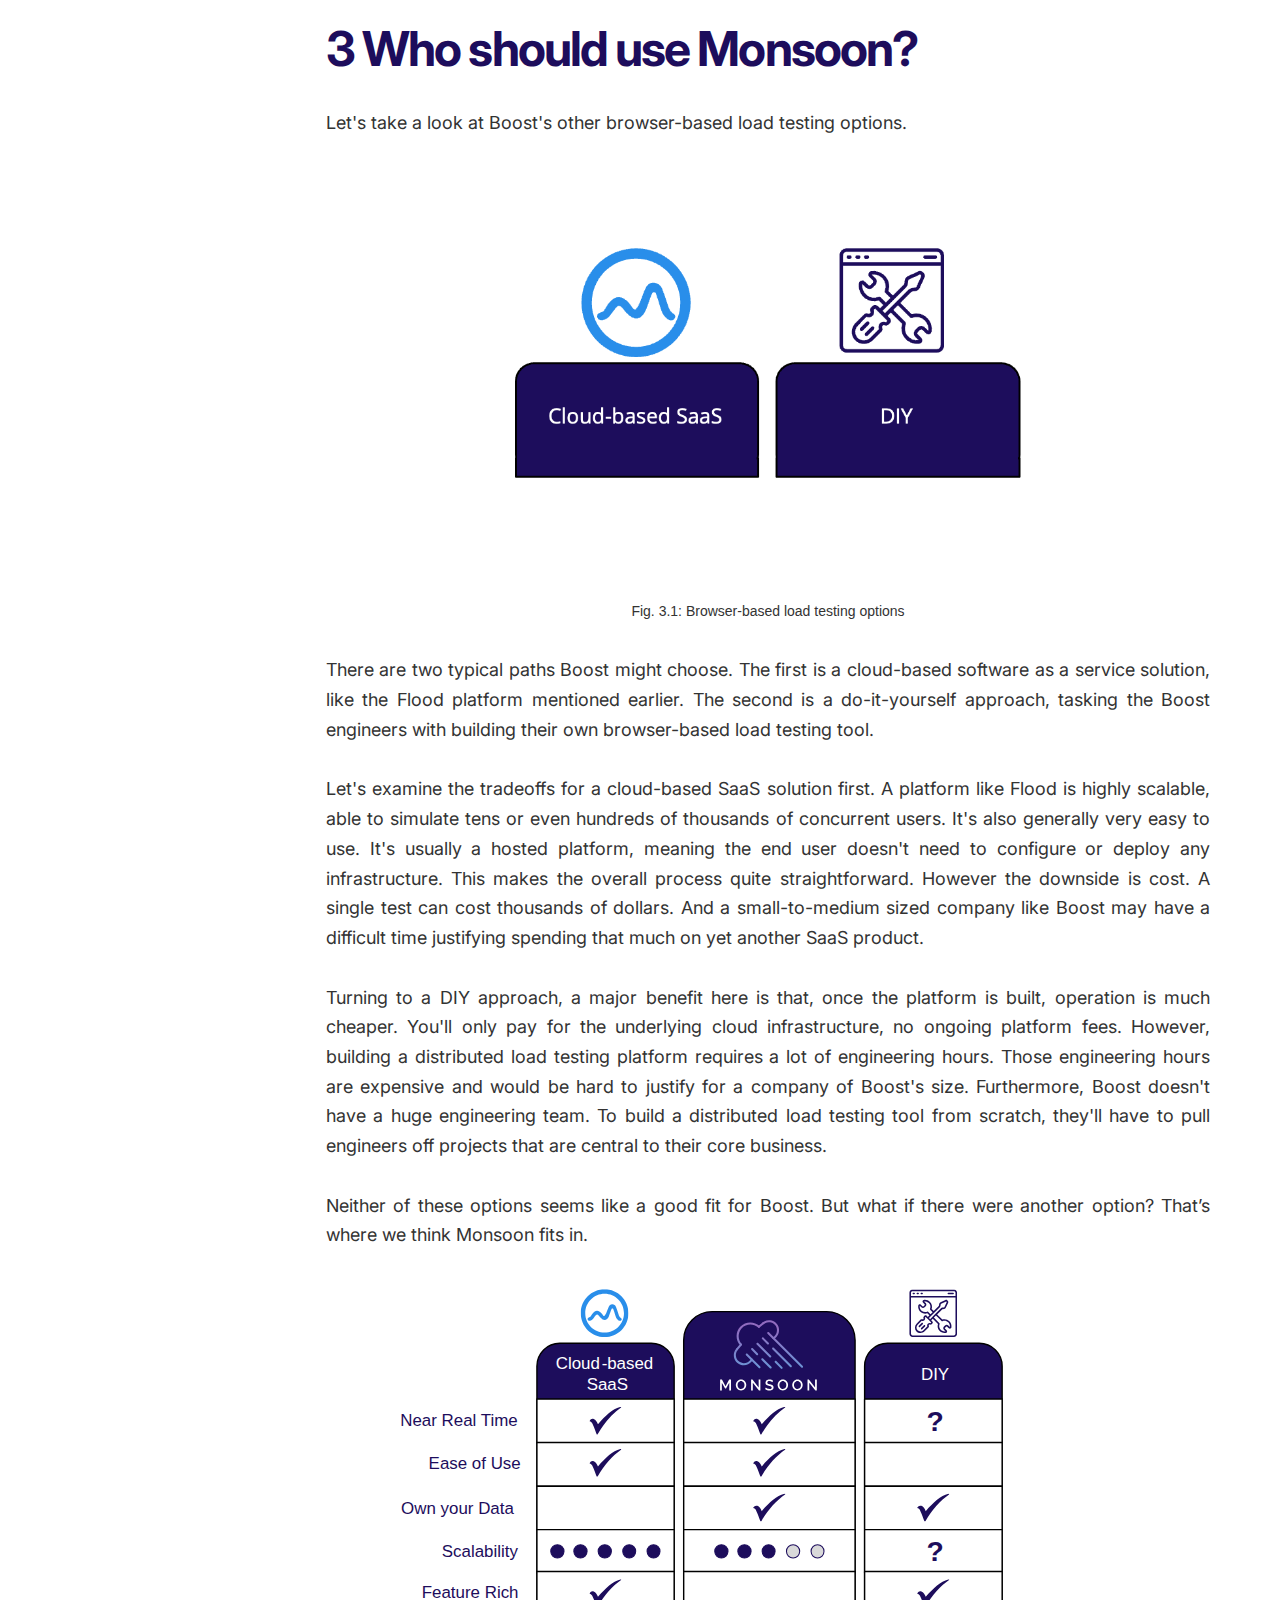
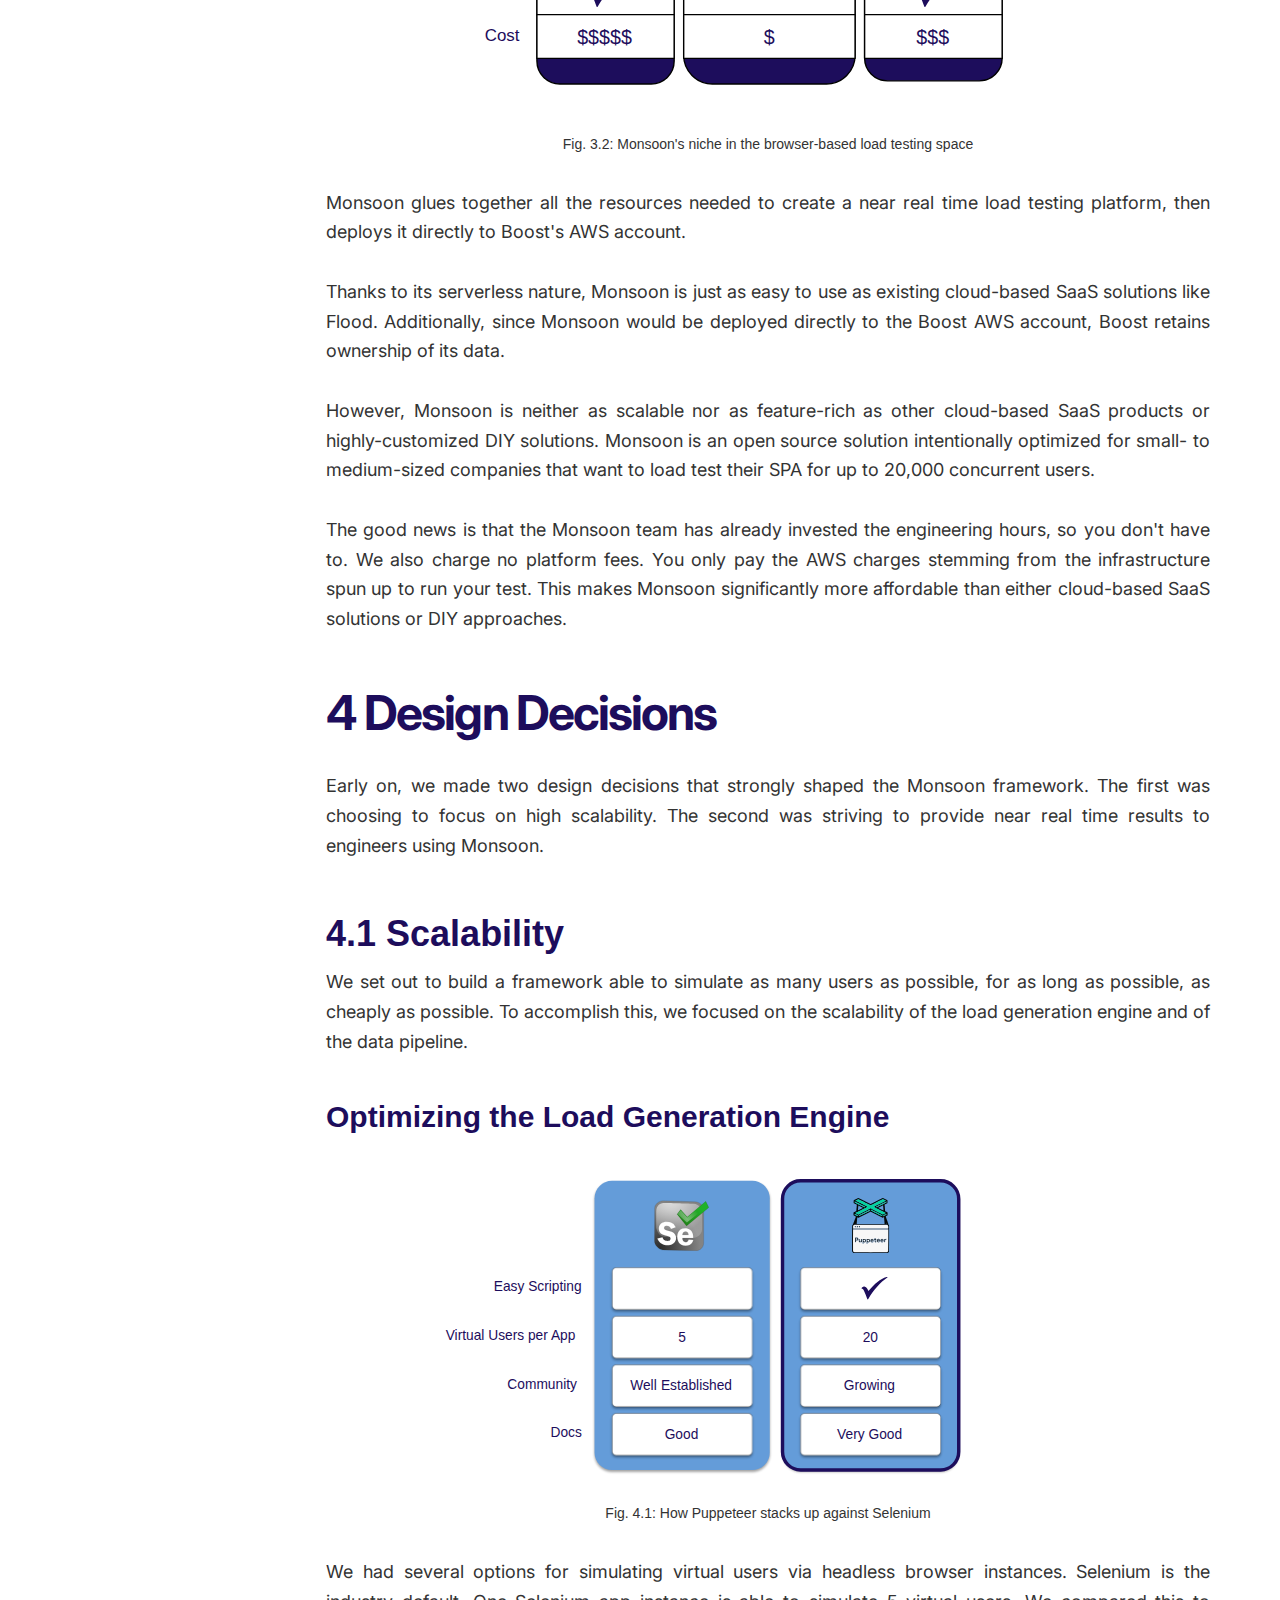
==== commit 39be8776: "Fix SPA section" ====
--- a/case-study.html
+++ b/case-study.html
@@ -151,30 +151,17 @@
         </p>
         <br />
         <p>
-          But before we discuss these load tests, it’s important to note that the Boost website is a single page application. 
+          But before we discuss these load tests, it’s important to note that the Boost website is a <strong>single page application</strong>. 
           This has important implications for load testing.
         </p>
         <br />
-        <h3>1.4 What is a Single Page Application?</h3>
-        <br />
         <p>A single page application is a web app comprised of just a single HTML page. Unlike a traditional website, after the initial page load, there are no page reloads. 
-          The content of the single page is just repeatedly updated on the fly using browser-side JavaScript.
-        </p>
-        <br />
-        <figure>
-          <img src="assets/images/1-introduction/SPA_benefits.svg" class="case-study-image-large" alt="">
-          <figcaption>Fig 1.3: SPA Benefits</figcaption>
-        </figure>
-        <p>
-          SPAs have some significant advantages over more traditional websites:
-        </p>
-        <ul>
-          <li>They reduce strain on server resources.</li>
-          <li>They speed up development by decoupling the frontend code from the backend code.</li>
-          <li>They provide a much more dynamic, responsive experience for the end user since there are no full page reloads.          </li>
-        </ul>
-        <br />
-        <h3>1.5 Boost Health and Their Load Testing Journey</h3>
+         Further dynamic updates to the page are handled via data-centric APIs, which rely on browser-side JavaScript for rendering. 
+        </p>
+        <br />
+        
+      
+        <h3>1.4 Boost Health and Their Load Testing Journey</h3>
         <br />
         <p>
           So let’s follow along with the Boost engineers as they load test their SPA.
@@ -748,7 +735,7 @@
         </p>
         <figure>
           <img src="assets/images/6-install_use_monsoon/credentials.png" class="case-study-image">
-          <figcaption>Fig 6.1: Verify your hidden AWS configuration files don’t contain default profiles.</figcaption>
+          <figcaption>Fig 6.1: Verify your hidden AWS configuration files don’t contain default profiles</figcaption>
         </figure>
         <br />
         <p>
@@ -757,7 +744,7 @@
         </p>
         <figure>
           <img src="assets/images/6-install_use_monsoon/init.gif" class="case-study-image-full">
-          <figcaption>Fig 6.2: The <code>monsoon init</code> command.</figcaption>
+          <figcaption>Fig 6.2: The <code>monsoon init</code> command</figcaption>
         </figure>
         <br />
         <p>      
@@ -767,7 +754,7 @@
         </p>
         <figure>
           <img src="assets/images/6-install_use_monsoon/deploy.gif" class="case-study-image-full">
-          <figcaption>Fig 6.3: The <code>monsoon deploy</code> command.</figcaption>
+          <figcaption>Fig 6.3: The <code>monsoon deploy</code> command</figcaption>
         </figure>
         <br />
         <p>
@@ -780,7 +767,7 @@
         <br />
         <figure>
           <img src="assets/images/6-install_use_monsoon/newtest.gif" class="case-study-image-full">
-          <figcaption>Fig 6.4: The <code>monsoon new-test</code> command.</figcaption>
+          <figcaption>Fig 6.4: The <code>monsoon new-test</code> command</figcaption>
         </figure>
         <br />
         <p>
@@ -789,22 +776,22 @@
           The test is configured to last one hour. We start out with 20 concurrent users, then ramp up to 4000 concurrent users over a 50-minute time window.
         </p>    
         <figure>
-          <img src="assets/images/6-install_use_monsoon/script.svg" class="case-study-image">
-          <figcaption>Fig 6.5: An example of test script.</figcaption>
-        </figure>
-        <br />
-        <figure>
-          <img src="assets/images/6-install_use_monsoon/config.svg" class="case-study-image">
-          <figcaption>Fig 6.6: An example of configuration file.</figcaption>
+          <img src="assets/images/6-install_use_monsoon/script2.svg" class="case-study-image-full">
+          <figcaption>Fig 6.5: An example of test script</figcaption>
+        </figure>
+        <br />
+        <figure>
+          <img src="assets/images/6-install_use_monsoon/config2.svg" class="case-study-image-small">
+          <figcaption>Fig 6.6: An example of configuration file</figcaption>
         </figure>
         <br /> 
         <p>
-          With the test script and configuration read to go, you’ll next run the <code>monsoon start</code> command. 
+          With the test script and configuration ready to go, you’ll next run the <code>monsoon start</code> command. 
           This officially kicks off your load test and provides a bit of light reading while you wait.
         </p>
         <figure>
           <img src="assets/images/6-install_use_monsoon/start.gif" class="case-study-image-full">
-          <figcaption>Fig 6.7: The <code>monsoon start</code> command.</figcaption>
+          <figcaption>Fig 6.7: The <code>monsoon start</code> command</figcaption>
         </figure>
         <br /> 
         <p>
@@ -815,25 +802,24 @@
         <br />
         <figure>
           <img src="assets/images/6-install_use_monsoon/weather.gif" class="case-study-image-full">
-          <figcaption>Fig 6.8: The <code>monsoon weather-channel</code> command.</figcaption>
+          <figcaption>Fig 6.8: The <code>monsoon weather-channel</code> command</figcaption>
         </figure>
         <br />
         <p>
           Within the dashboard, you'll receive your data in near real time, so you can refresh your ​
-          browser to see the most current results. Clicking on the buttons at the top of the screen, you​
-          can choose which end user action you'd like to see results for. And you can also toggle​
-          particular metrics on or off to see only the results that interest you.
+          browser to see the most current results. Clicking on the buttons at the top of the screen, you ​ 
+          can choose which end user action you'd like to see results for. And you can also toggle​           particular metrics on or off to see only the results that interest you.
         </p>
         <br />
         <p> 
           Weather Channel also allows you to zoom in and zoom out to get different perspectives on ​
           your results. And if you hover over a line, you can see your metrics at that exact point in ​
-          time
+          time.
         </p>
         <br />
         <figure>
           <img src="assets/images/6-install_use_monsoon/dashboard_demo.gif" class="case-study-image-full">
-          <figcaption>Fig 6.9: A demo of monsoon dashboard <code>weather-channel</code>.</figcaption>
+          <figcaption>Fig 6.9: A demo of monsoon dashboard <code>weather-channel</code></figcaption>
         </figure>
         <br />
         <p>
@@ -845,7 +831,7 @@
         <br />
         <figure>
           <img src="assets/images/6-install_use_monsoon/teardown.gif" class="case-study-image-full">
-          <figcaption>Fig 6.10: The <code>monsoon teardown</code> and <code>monsoon destroy</code> commands.</figcaption>
+          <figcaption>Fig 6.10: The <code>monsoon teardown</code> and <code>monsoon destroy</code> commands</figcaption>
         </figure>
         <br />
         <p>
@@ -905,7 +891,7 @@
         <br />
         <figure>
           <img src="assets/images/7-challenges/waiting_time.gif" class="case-study-image-large">
-          <figcaption>Fig 7.2: A waiting time ensures all virtual users hit the website at once.</figcaption>
+          <figcaption>Fig 7.2: A waiting time ensures all virtual users hit the website at once</figcaption>
         </figure>
         <br />
         <p>
@@ -930,7 +916,7 @@
         <br />
         <figure>
           <img src="assets/images/7-challenges/polling.gif" class="case-study-image-full">
-          <figcaption>Fig 7.3: Polling lets data keep moving through our pipeline.</figcaption>
+          <figcaption>Fig 7.3: Polling lets data keep moving through our pipeline</figcaption>
         </figure>
         <br />
         <h4>Moving Data to Timestream</h4>
@@ -946,7 +932,7 @@
         <br />
         <figure>
           <img src="assets/images/7-challenges/timestream.gif" class="case-study-image-full">
-          <figcaption>Fig 7.4: The Metronome Lambda ensures we move data from S3 to Timestream in a timely fashion.</figcaption>
+          <figcaption>Fig 7.4: The Metronome Lambda ensures we move data from S3 to Timestream in a timely fashion</figcaption>
         </figure>
         <br/>
         <p>
@@ -971,7 +957,7 @@
         <br/>
         <ol>
           <li><p>
-            Every minute, the Metronome Lambda retrieves a file called timestamps.json from the S3 bucket. This file contains a collection of pre-generated normalized timestamps.
+            Every minute, the Metronome Lambda retrieves a file called <code>timestamps.json</code> from the S3 bucket. This file contains a collection of pre-generated normalized timestamps.
           </p></li>
           <li><p>
             Then the Metronome Lambda goes over this array of timestamps, filtering out all the timestamps that have “expired”. A timestamp is considered expired if more than 3 minutes have passed since the timestamp was created.
@@ -983,14 +969,14 @@
           </li>
           <li>
             <p>
-              Finally, the Metronome Lambda returns the modified timestamps.json file to the S3 bucket. This process will be repeated until there are no more timestamps left in the timestamp.json file.
+              Finally, the Metronome Lambda returns the modified <code>timestamps.json</code> file to the S3 bucket. This process will be repeated until there are no more timestamps left in the <code>timestamp.json</code> file.
             </p>
           </li>
         </ol>
         <br/>
         <figure>
           <img src="assets/images/7-challenges/metronome lambda.gif" class="case-study-image-full">
-          <figcaption>Fig 7.5: The Metronome Lambda in action.</figcaption>
+          <figcaption>Fig 7.5: The Metronome Lambda in action</figcaption>
         </figure>
         <p>
           After solving this third timing issue, we had a working data pipeline capable of moving raw test ​
@@ -1036,7 +1022,7 @@
           <li>
             <a
               href="https://addyosmani.com/blog/puppeteer-recipes/"
-              class="references">Web Performance Recipes for Puppeteer by Addy Osmani
+              class="references">Web Performance Recipes With Puppeteer by Addy Osmani
             </a>
           </li>
           <li>
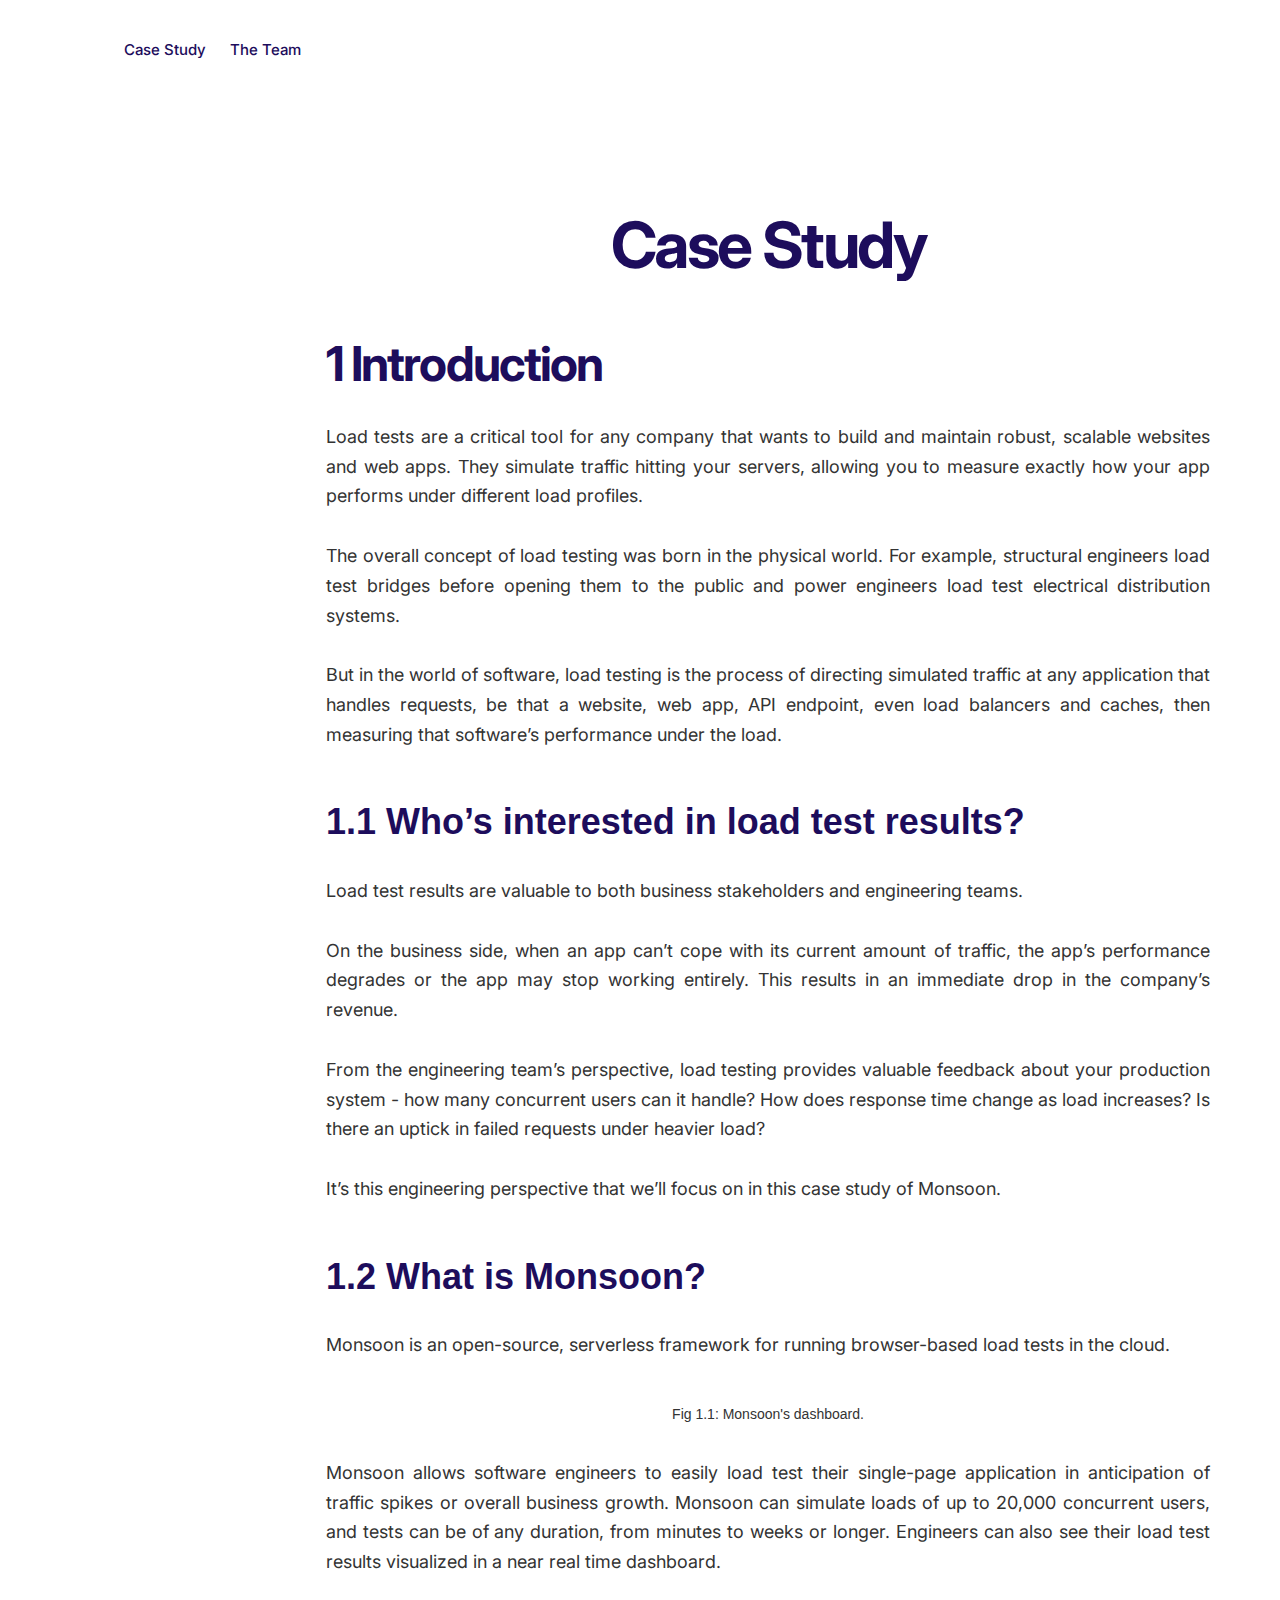
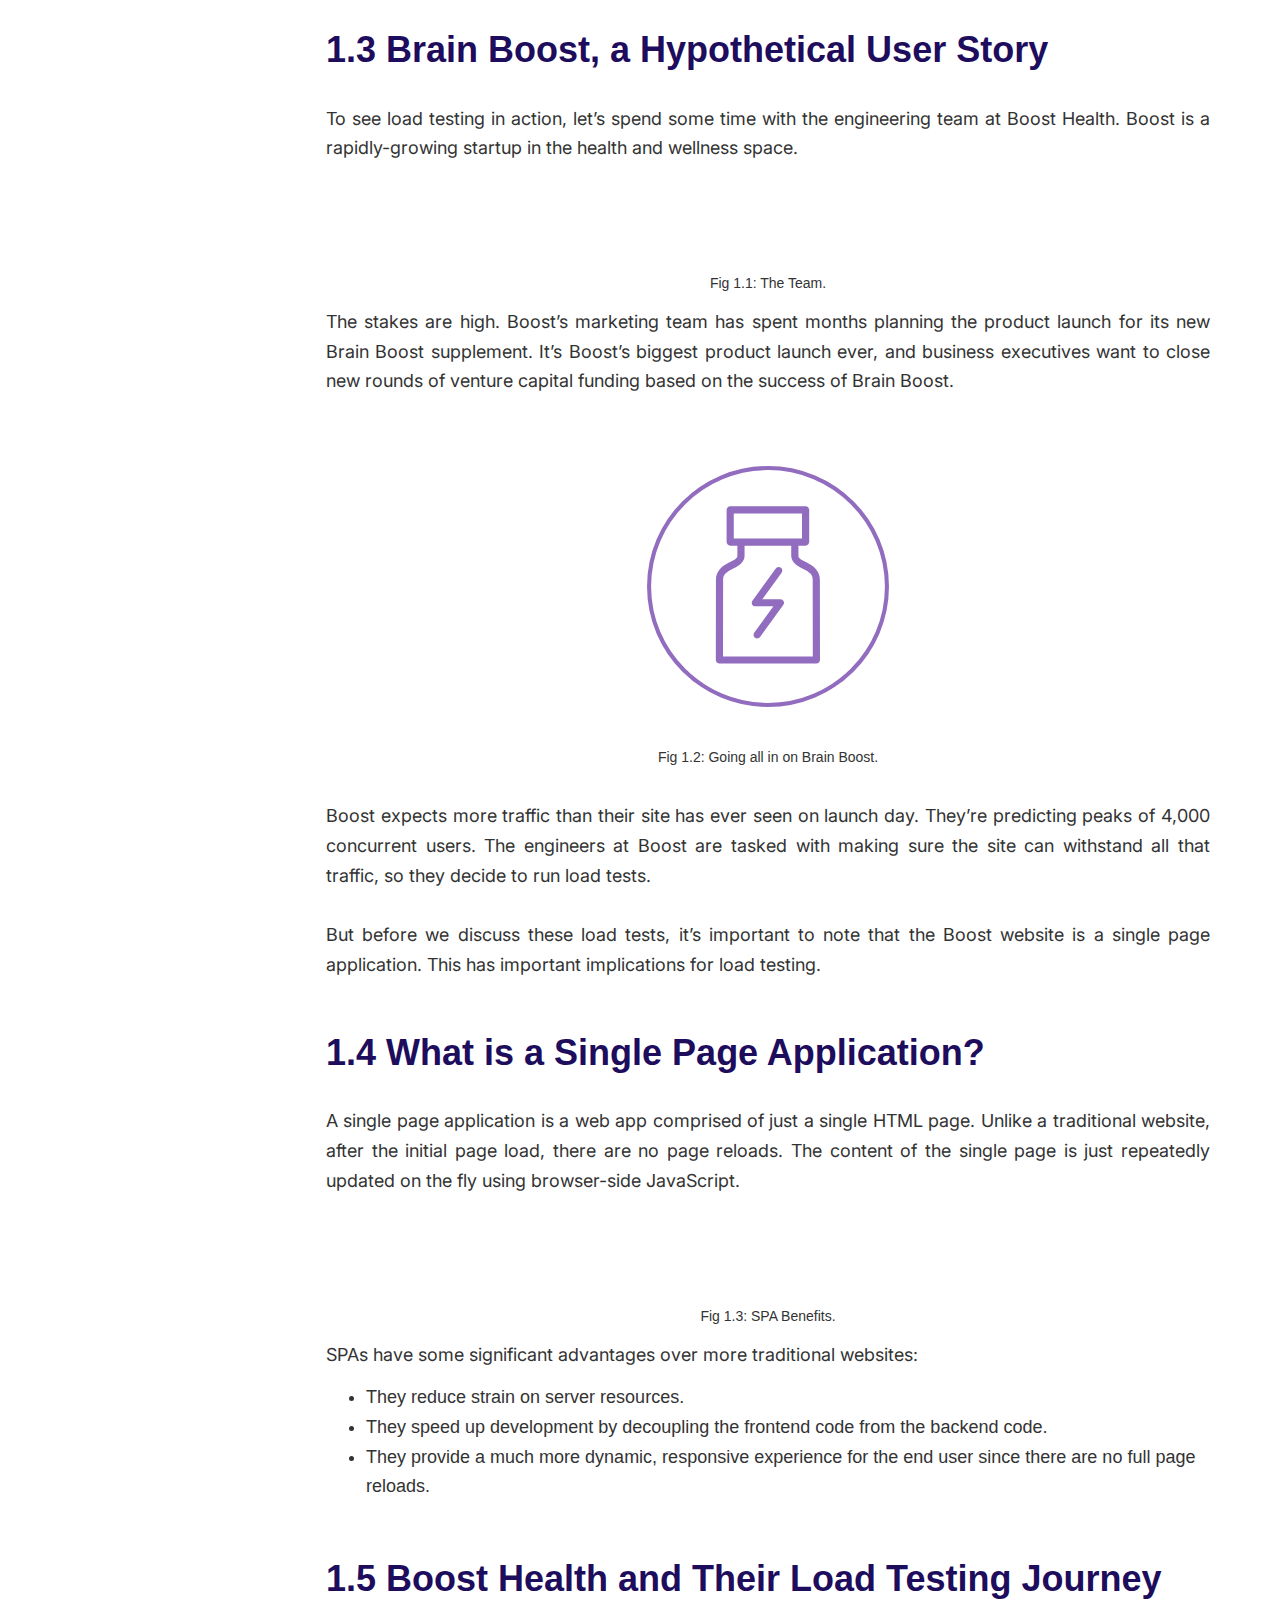
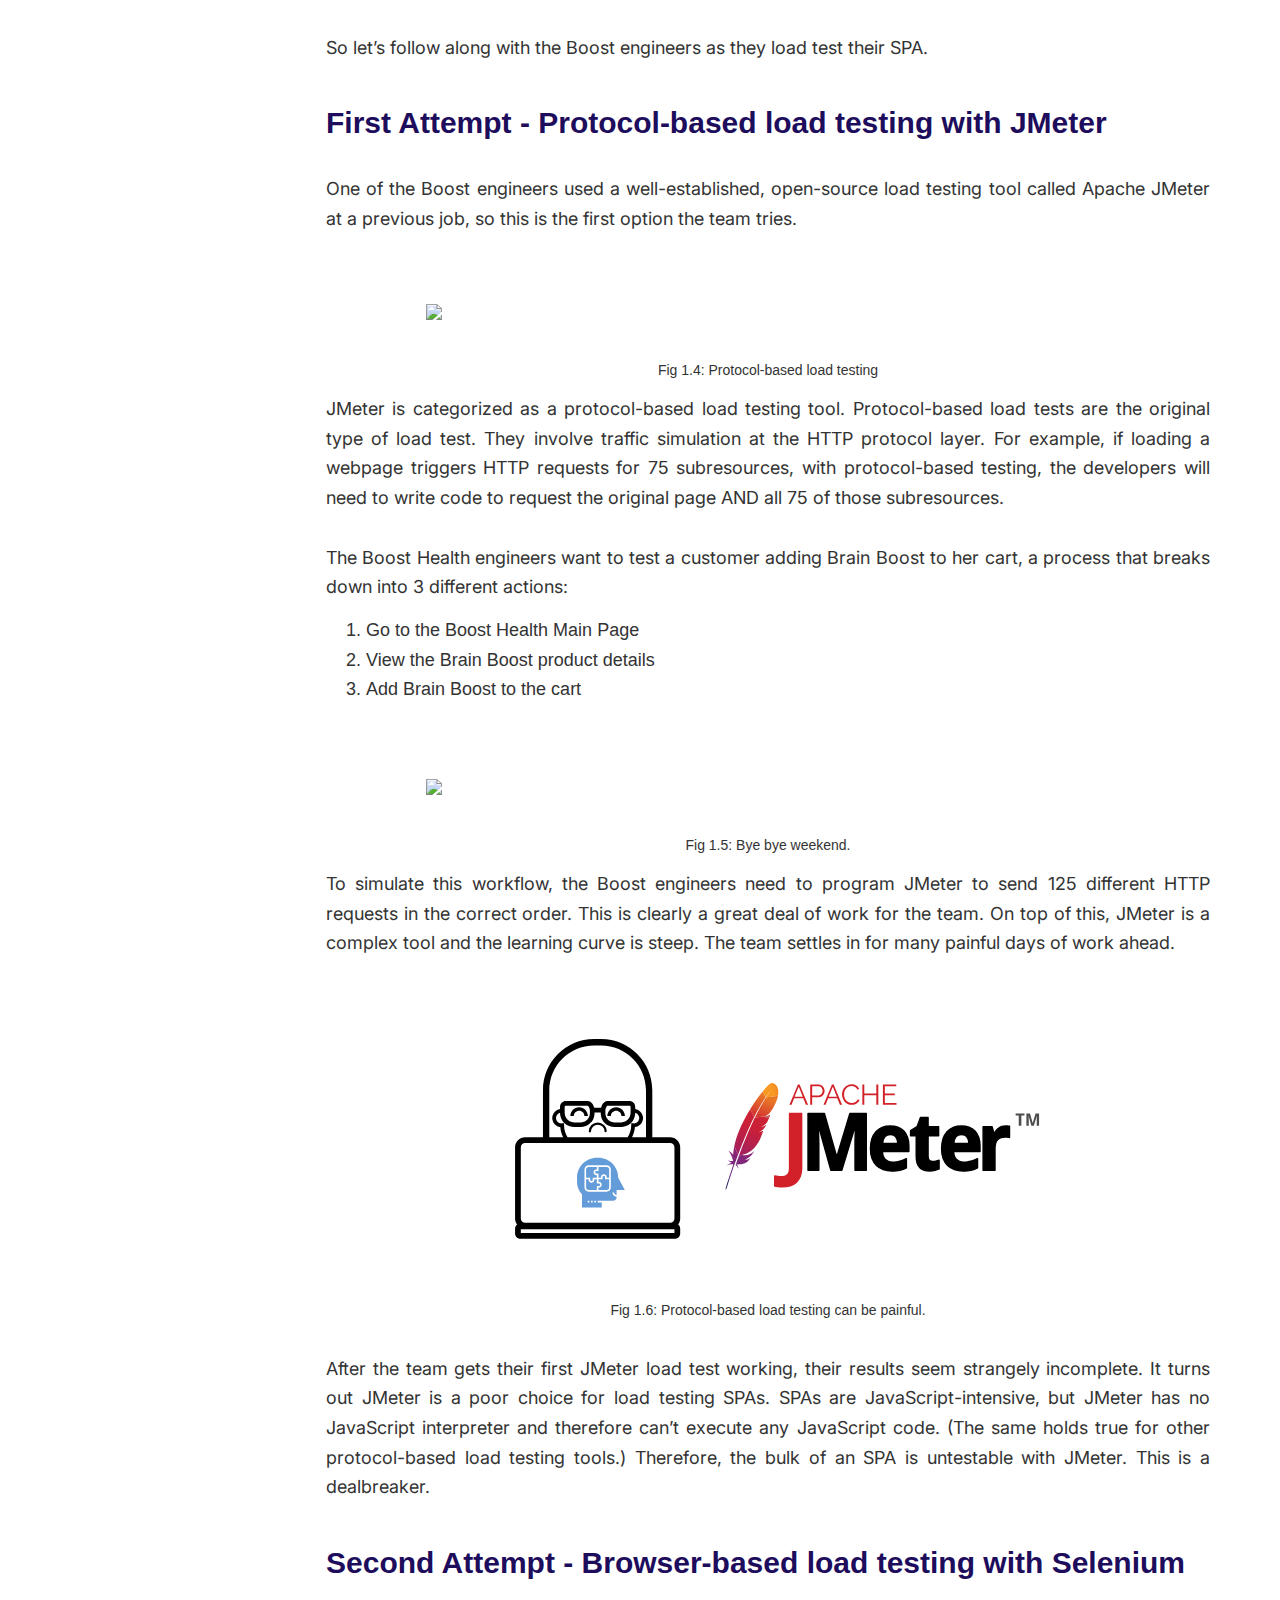
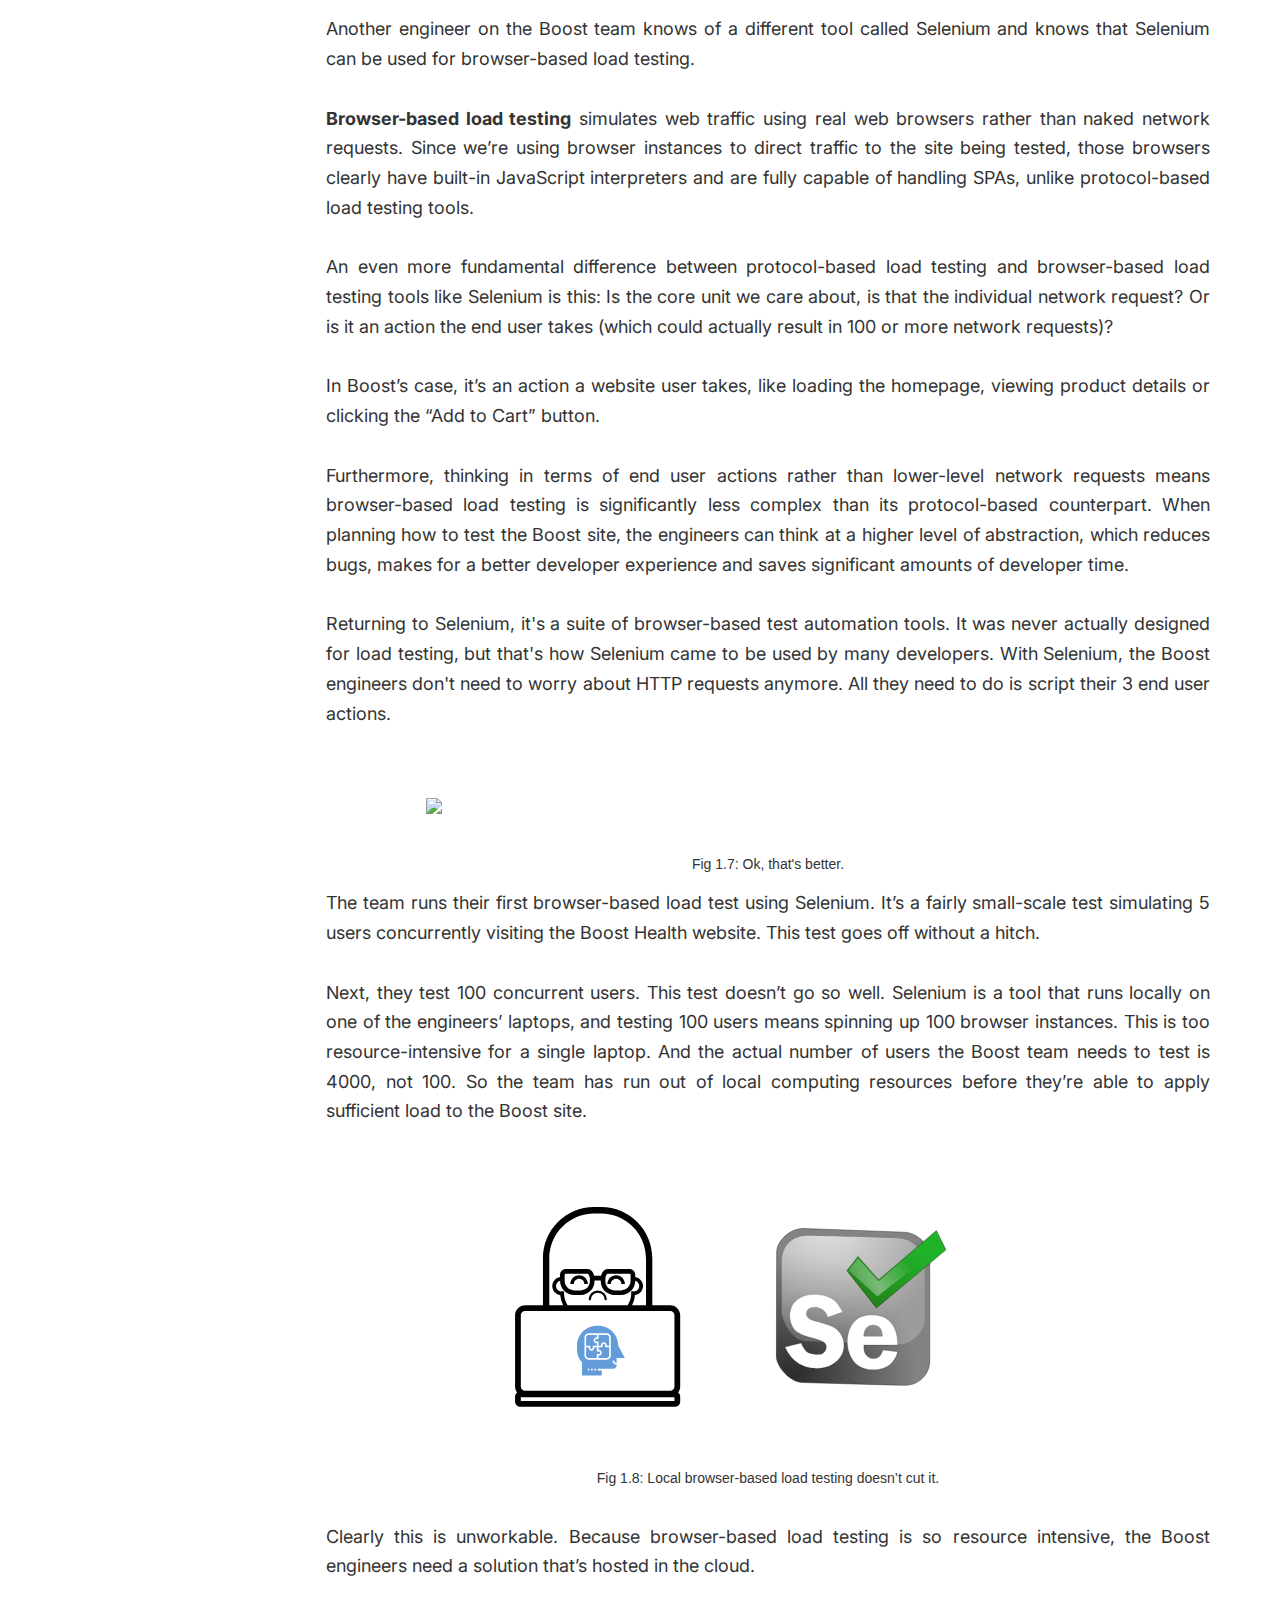
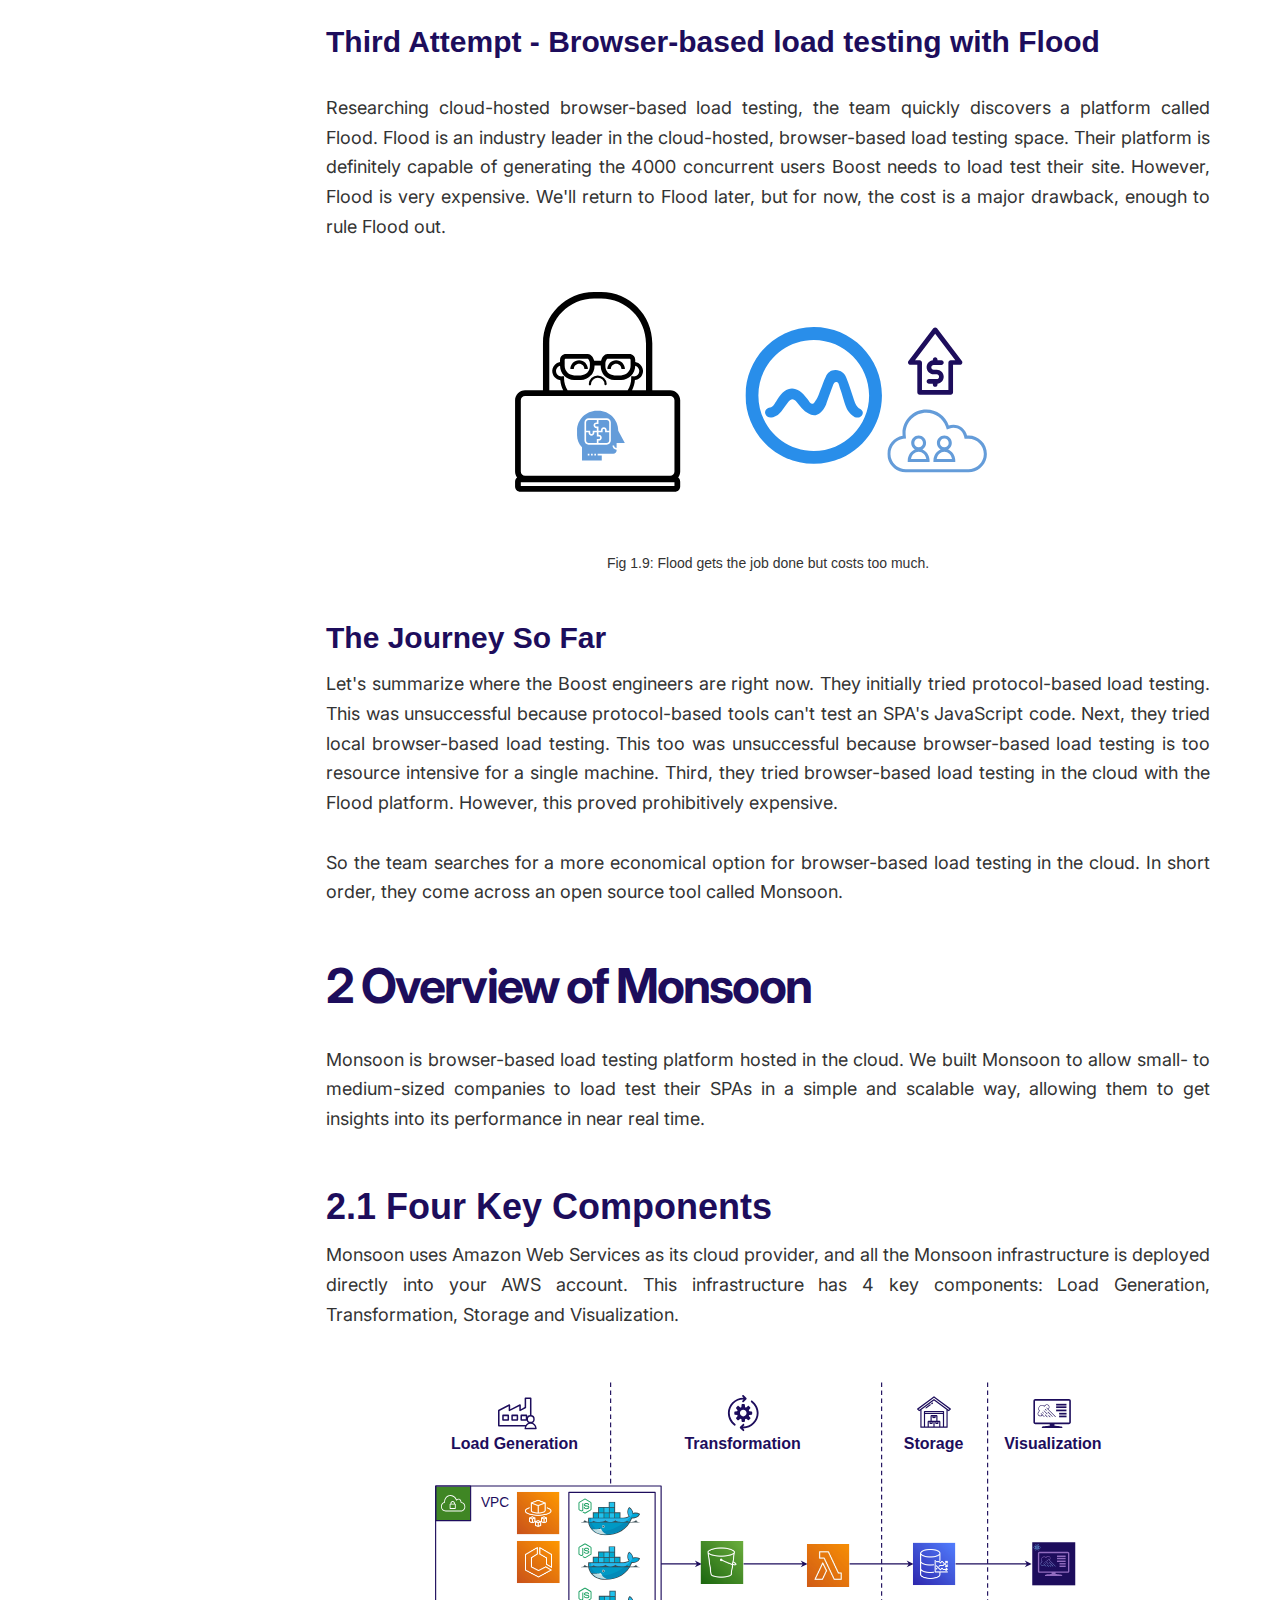
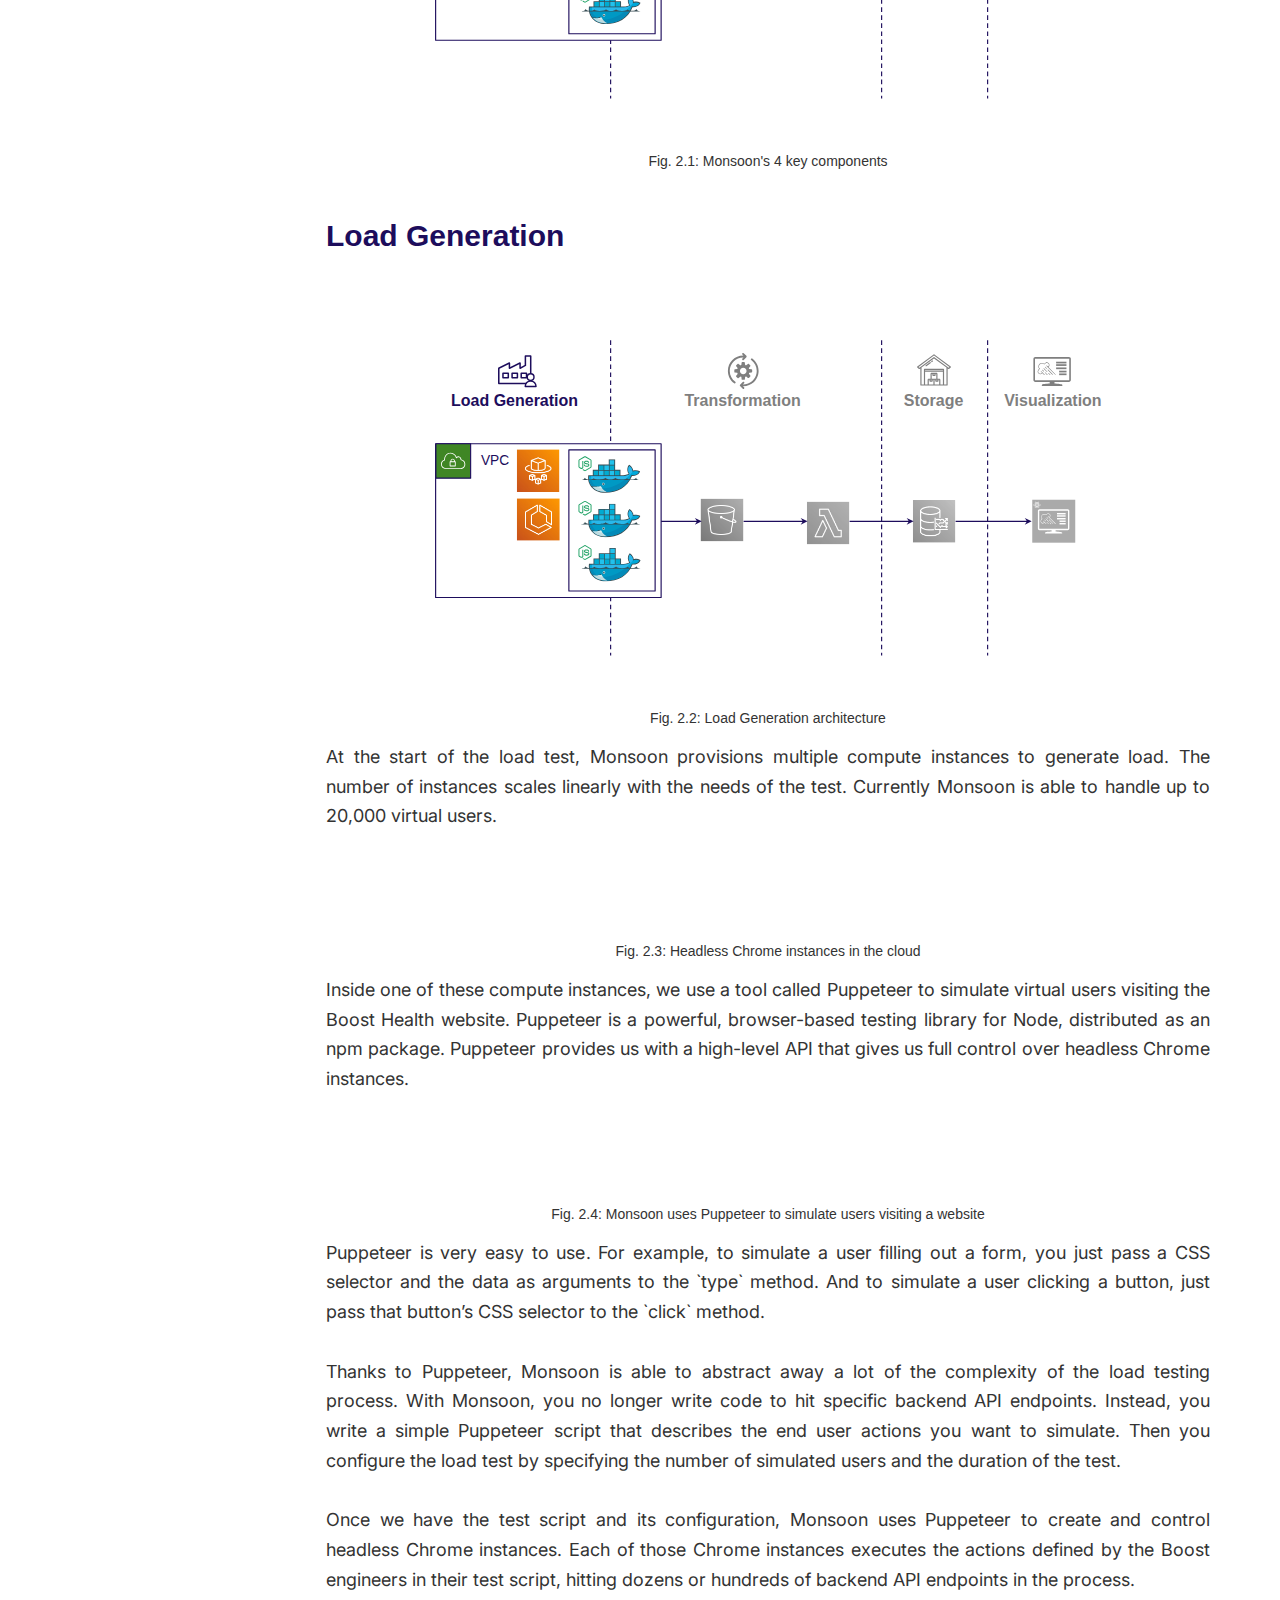
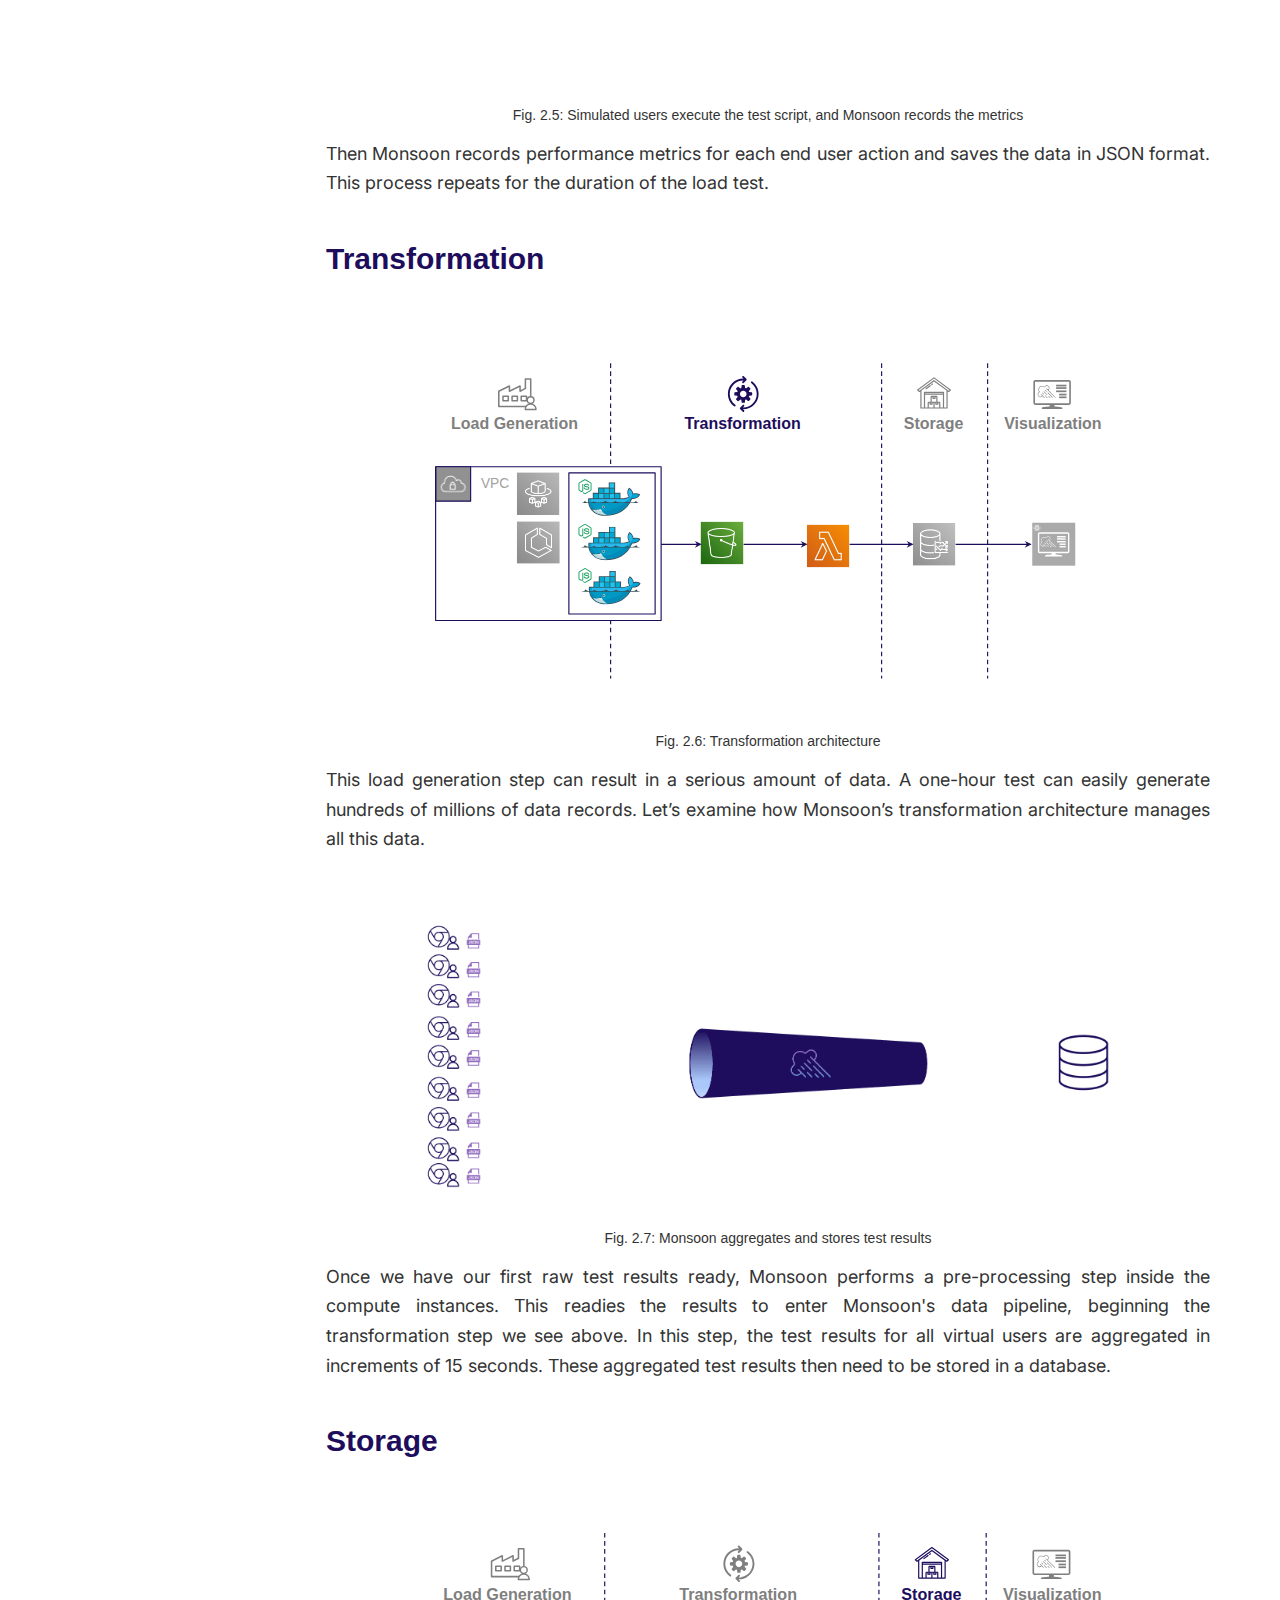
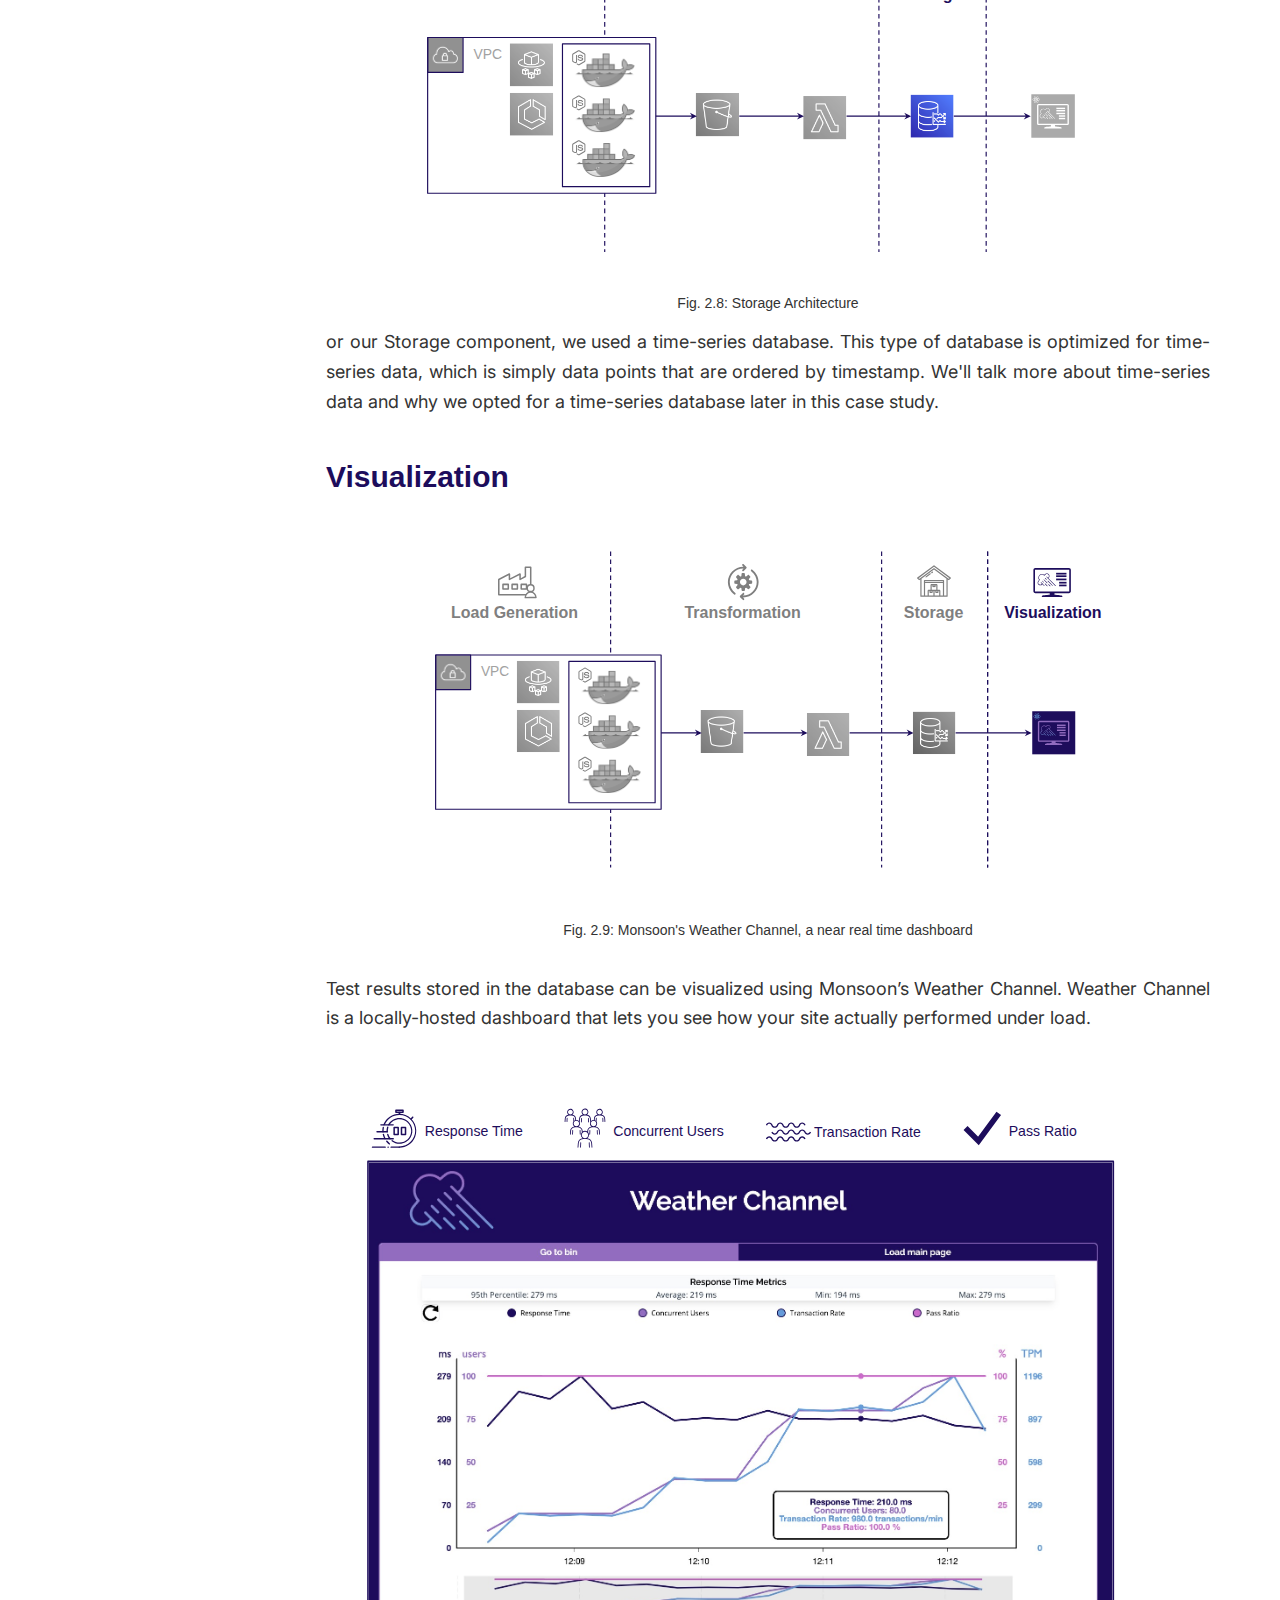
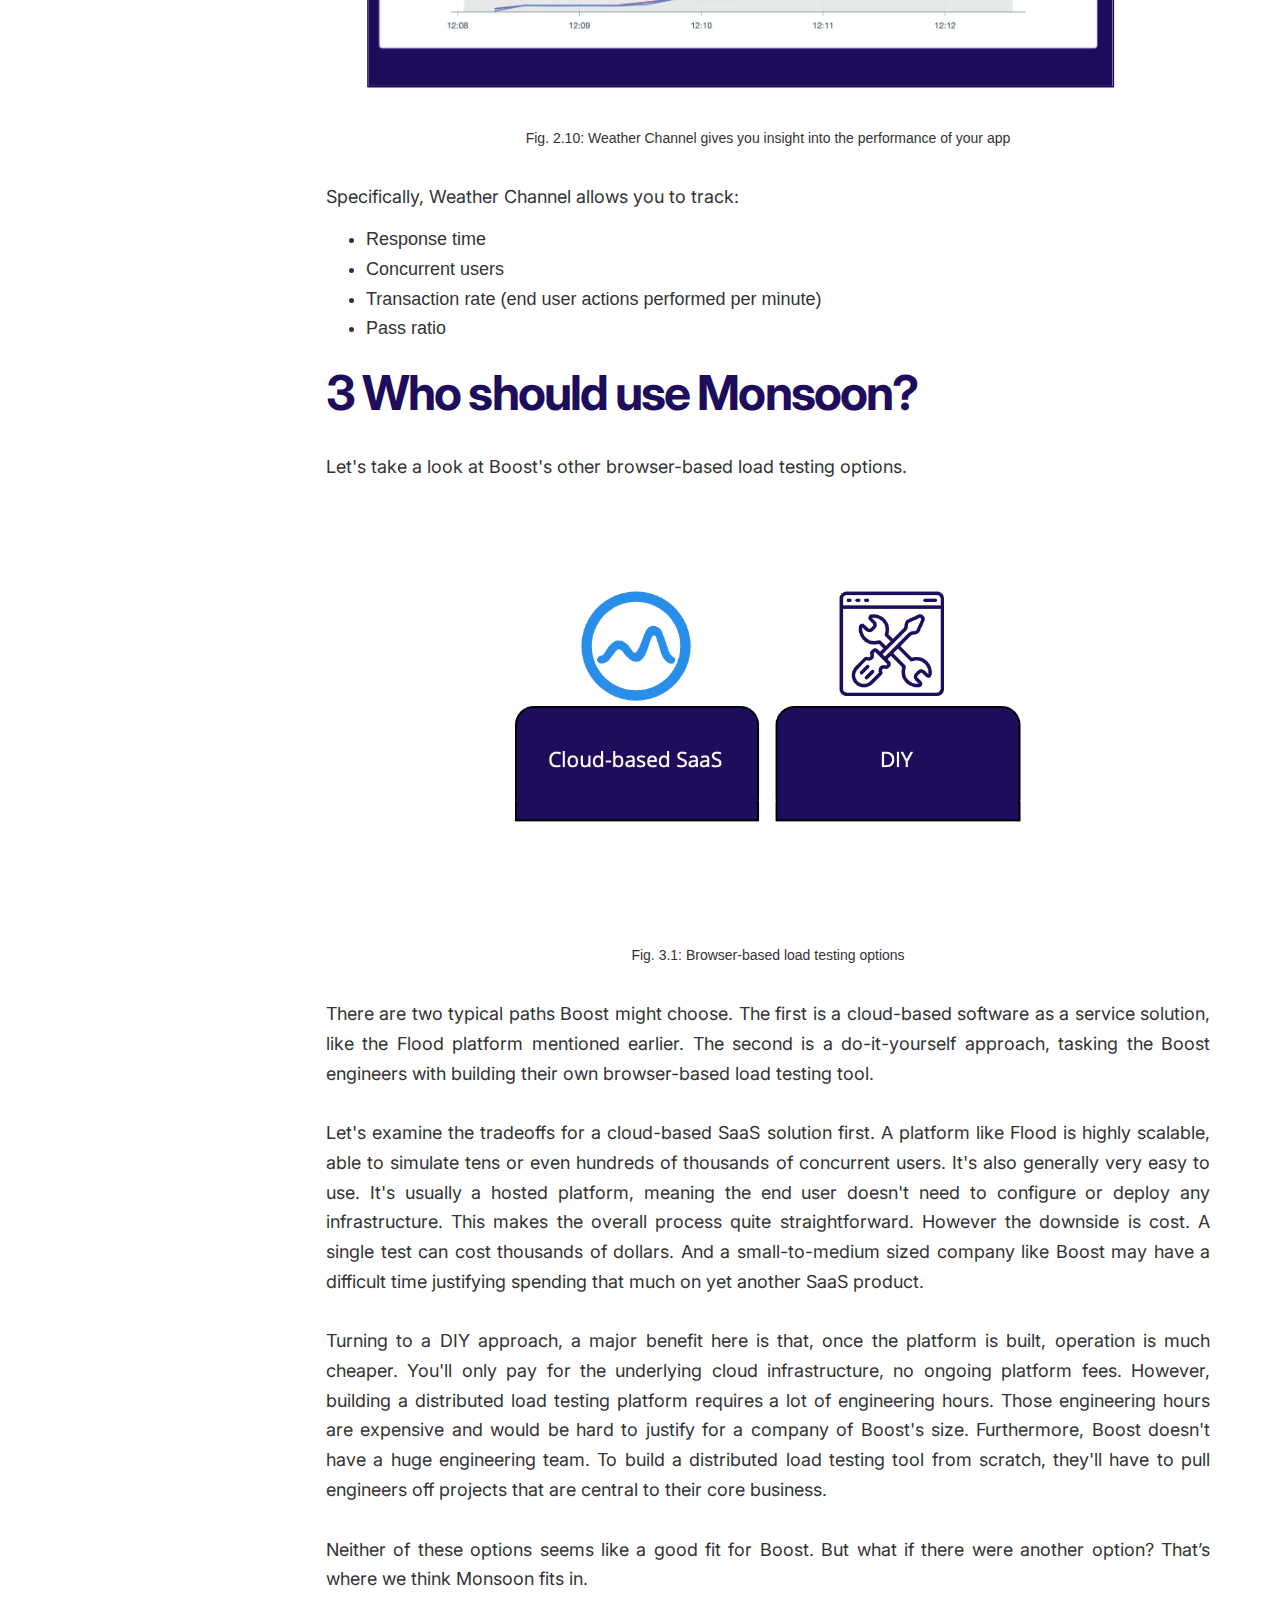
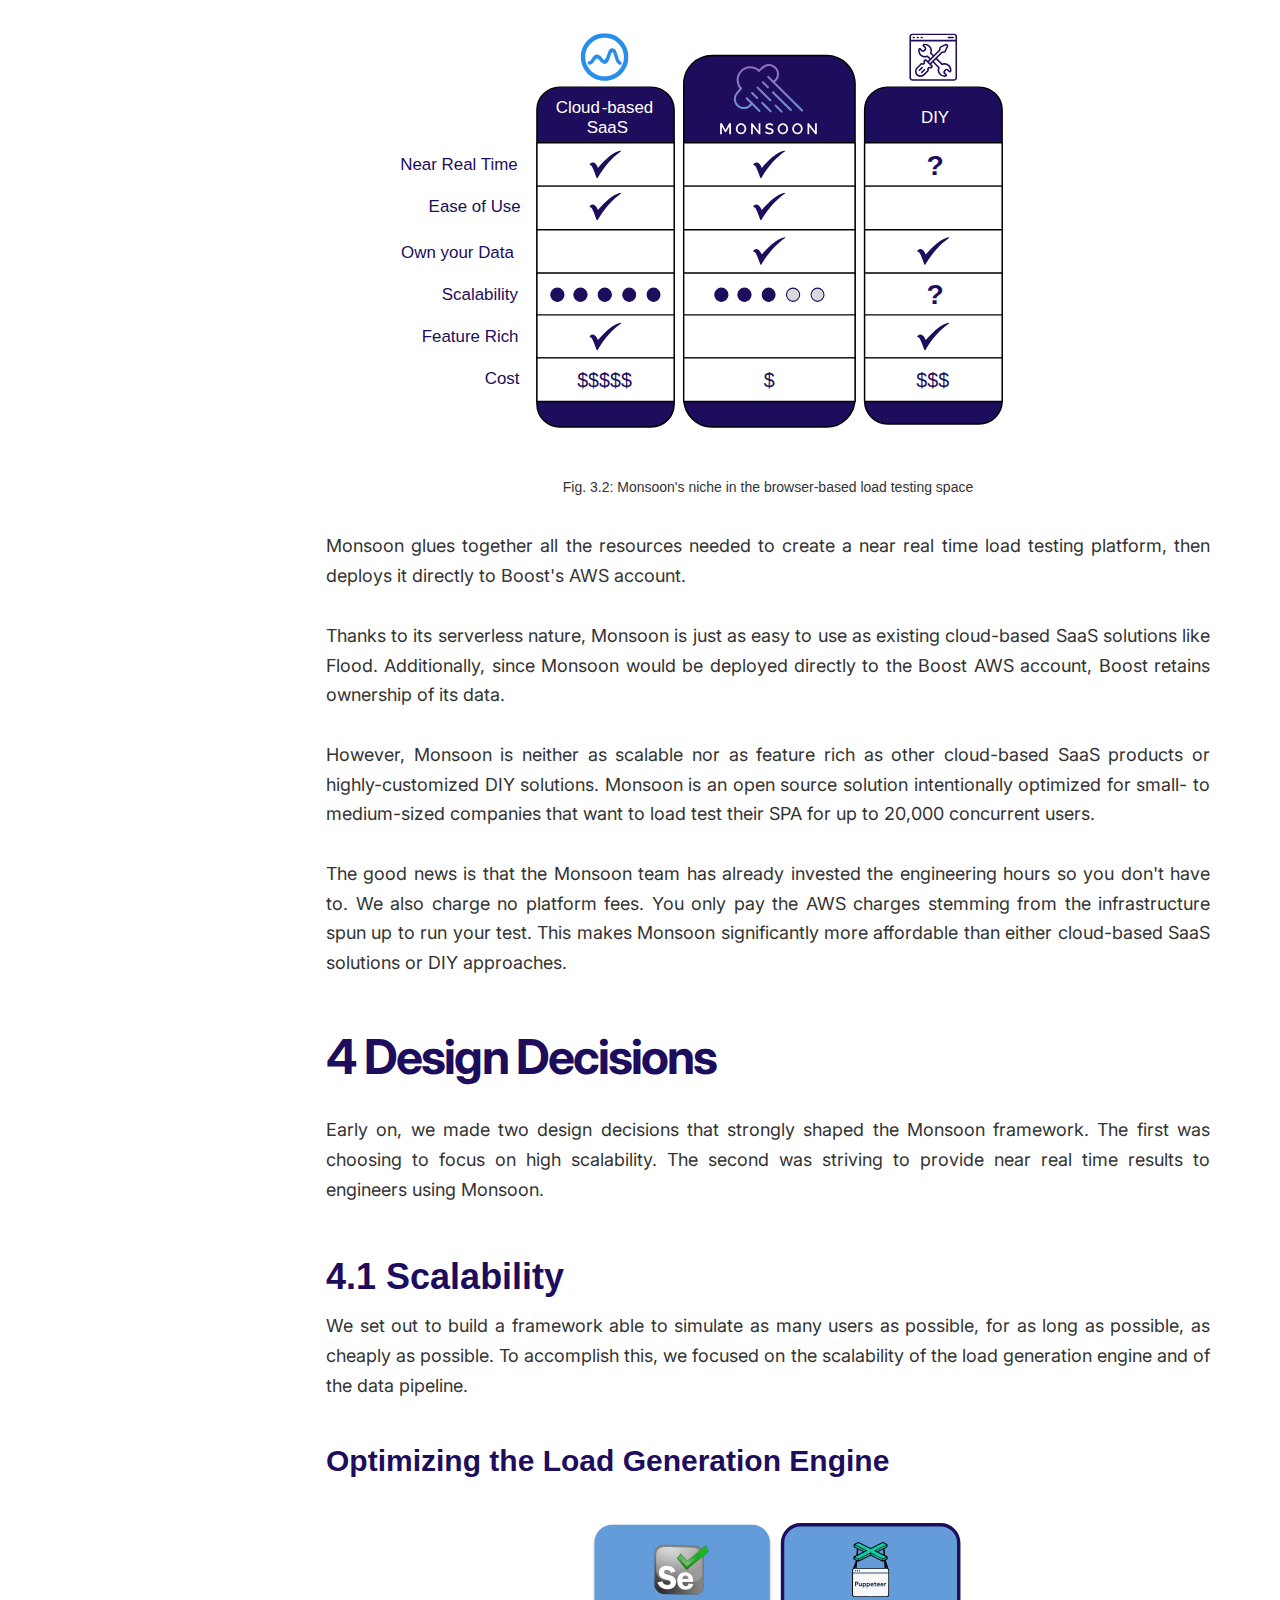
==== commit 871517e3: "add monsoon presentation to index" ====
--- a/case-study.html
+++ b/case-study.html
@@ -114,7 +114,7 @@
         <br />
         <figure>
           <img src="assets/images/1-introduction/demo.gif" id="case-study" alt="">
-          <figcaption>Fig 1.1: Monsoon's dashboard</figcaption>
+          <figcaption>Fig 1.1: Monsoon's dashboard.</figcaption>
         </figure>
         <br />
         <p>
@@ -132,7 +132,7 @@
         <br />
         <figure>
           <img src="assets/images/1-introduction/boost_team.svg" class="case-study-image" alt="">
-          <figcaption>Fig 1.1: The Team</figcaption>
+          <figcaption>Fig 1.1: The Team.</figcaption>
         </figure>
         <p>
           The stakes are high. Boost’s marketing team has spent months planning the product launch for its new Brain Boost supplement. 
@@ -141,7 +141,7 @@
         <br />
         <figure>
           <img src="assets/images/1-introduction/brain.svg" class="case-study-image-x-small" alt="">
-          <figcaption>Fig 1.2: Going all in on Brain Boost</figcaption>
+          <figcaption>Fig 1.2: Going all in on Brain Boost.</figcaption>
         </figure>
         <br />
         <p>
@@ -151,17 +151,30 @@
         </p>
         <br />
         <p>
-          But before we discuss these load tests, it’s important to note that the Boost website is a <strong>single page application</strong>. 
+          But before we discuss these load tests, it’s important to note that the Boost website is a single page application. 
           This has important implications for load testing.
         </p>
         <br />
+        <h3>1.4 What is a Single Page Application?</h3>
+        <br />
         <p>A single page application is a web app comprised of just a single HTML page. Unlike a traditional website, after the initial page load, there are no page reloads. 
-         Further dynamic updates to the page are handled via data-centric APIs, which rely on browser-side JavaScript for rendering. 
-        </p>
-        <br />
-        
-      
-        <h3>1.4 Boost Health and Their Load Testing Journey</h3>
+          The content of the single page is just repeatedly updated on the fly using browser-side JavaScript.
+        </p>
+        <br />
+        <figure>
+          <img src="assets/images/1-introduction/SPA_benefits.svg" class="case-study-image-large" alt="">
+          <figcaption>Fig 1.3: SPA Benefits.</figcaption>
+        </figure>
+        <p>
+          SPAs have some significant advantages over more traditional websites:
+        </p>
+        <ul>
+          <li>They reduce strain on server resources.</li>
+          <li>They speed up development by decoupling the frontend code from the backend code.</li>
+          <li>They provide a much more dynamic, responsive experience for the end user since there are no full page reloads.          </li>
+        </ul>
+        <br />
+        <h3>1.5 Boost Health and Their Load Testing Journey</h3>
         <br />
         <p>
           So let’s follow along with the Boost engineers as they load test their SPA.
@@ -196,7 +209,7 @@
         <br/>
         <figure>
           <img src="assets/images/1-introduction/3actions_125requests.gif" class="case-study-image-large">
-          <figcaption>Fig 1.5: Bye bye weekend</figcaption>
+          <figcaption>Fig 1.5: Bye bye weekend.</figcaption>
         </figure>
         <p>
           To simulate this workflow, the Boost engineers need to program JMeter to send 125 different HTTP requests in the correct order. This is clearly a great deal of work for the team. On top of this, JMeter is a complex tool and the learning curve is steep. The team settles in for many painful days of work ahead. 
@@ -204,7 +217,7 @@
         <br />
         <figure>
           <img src="assets/images/1-introduction/unhappydev-jmeter.svg" class="case-study-image">
-          <figcaption>Fig 1.6: Protocol-based load testing can be painful</figcaption>
+          <figcaption>Fig 1.6: Protocol-based load testing can be painful.</figcaption>
         </figure>
         <br />
         <p>
@@ -246,7 +259,7 @@
         <br />
         <figure>
           <img src="assets/images/1-introduction/3actions_3actions.gif" class="case-study-image-large">
-          <figcaption>Fig 1.7: Ok, that's better</figcaption>
+          <figcaption>Fig 1.7: Ok, that's better.</figcaption>
         </figure>
         <p> 
           The team runs their first browser-based load test using Selenium. 
@@ -260,7 +273,7 @@
         <br />
         <figure>
           <img src="assets/images/1-introduction/unhappydev-selenium.svg" class="case-study-image">
-          <figcaption>Fig 1.8: Local browser-based load testing doesn’t cut it</figcaption>
+          <figcaption>Fig 1.8: Local browser-based load testing doesn’t cut it.</figcaption>
         </figure>
         <br />
         <p>
@@ -270,13 +283,13 @@
         <h4>Third Attempt - Browser-based load testing with Flood</h4>
         <br />
         <p>
-          Researching cloud-hosted, browser-based load testing, the team quickly discovers a platform called Flood. 
+          Researching cloud-hosted browser-based load testing, the team quickly discovers a platform called Flood. 
           Flood is an industry leader in the cloud-hosted, browser-based load testing space. Their platform is definitely capable of generating the 4000 concurrent users Boost needs to load test their site. However, Flood is very expensive. 
           We'll return to Flood later, but for now, the cost is a major drawback, enough to rule Flood out.
         </p>
         <figure>
           <img src="assets/images/1-introduction/unhappydev-flood.svg" class="case-study-image">
-          <figcaption>Fig 1.9: Flood gets the job done but costs too much</figcaption>
+          <figcaption>Fig 1.9: Flood gets the job done but costs too much.</figcaption>
         </figure>
         <br />
         <h4>The Journey So Far</h4>
@@ -296,7 +309,7 @@
         <h2>2 Overview of Monsoon</h2>
         <br />
         <p>
-          Monsoon is a browser-based load testing platform hosted in the cloud. We built Monsoon to allow small- to medium-sized companies to load test their SPAs in a simple and scalable way, allowing them to get insights into its performance in near real time. ​
+          Monsoon is browser-based load testing platform hosted in the cloud. We built Monsoon to allow small- to medium-sized companies to load test their SPAs in a simple and scalable way, allowing them to get insights into its performance in near real time. ​
         </p>
         <br/>
         <h3>2.1 Four Key Components</h3>
@@ -331,7 +344,7 @@
           <figcaption>Fig. 2.4: Monsoon uses Puppeteer to simulate users visiting a website</figcaption>
         </figure>
         <p>
-          Puppeteer is very easy to use. For example, to simulate a user filling out a form, you just pass a CSS selector and the data as arguments to the <code>type</code> method. And to simulate a user clicking a button, just pass that button’s CSS selector to the <code>click</code> method.
+          Puppeteer is very easy to use. For example, to simulate a user filling out a form, you just pass a CSS selector and the data as arguments to the `type` method. And to simulate a user clicking a button, just pass that button’s CSS selector to the `click` method.
         </p>
         <br/>
         <p>
@@ -377,7 +390,7 @@
           <figcaption>Fig. 2.8: Storage Architecture</figcaption>
         </figure>
         <p>
-          For our Storage component, we used a time-series database. This type of database is optimized for <b>time-series data</b>, which is simply data points that are ordered by timestamp. We'll talk more about time-series data and why we opted for a time-series database later in this case study.​
+          or our Storage component, we used a time-series database. This type of database is optimized for time-series data, which is simply data points that are ordered by timestamp. We'll talk more about time-series data and why we opted for a time-series database later in this case study.​
         </p>
         <br/>
         <h4>Visualization</h3>
@@ -399,10 +412,10 @@
           Specifically, Weather Channel allows you to track:
         </p>
         <ul>
-          <li><b>Response time</b> - the difference in milliseconds between the start time and end time for a single end user action</li>
-          <li><b>Concurrent users</b> - the total number of virtual users making requests to the website or app under test at a single point in time</li>
-          <li><b>Transaction rate</b> - total end user actions performed per minute</li>
-          <li><b>Pass ratio</b> - ratio of the number of requests that do not generate an error to the total number of requests</li>
+          <li>Response time</li>
+          <li>Concurrent users </li>
+          <li>Transaction rate (end user actions performed per minute)</li>
+          <li>Pass ratio</li>
         </ul>
         <!-- Section 3-->
         <h2>3 Who should use Monsoon?</h2>
@@ -444,11 +457,11 @@
         </p>
         <br/>
         <p>
-          However, Monsoon is neither as scalable nor as feature-rich as other cloud-based SaaS products or highly-customized DIY solutions. Monsoon is an open source solution intentionally optimized for small- to medium-sized companies that want to load test their SPA for up to 20,000 concurrent users.​
-        </p>
-        <br/>
-        <p>
-          The good news is that the Monsoon team has already invested the engineering hours, so you don't have to. We also charge no platform fees. You only pay the AWS charges stemming from the infrastructure spun up to run your test. This makes Monsoon significantly more affordable than either cloud-based SaaS solutions or DIY approaches.​
+          However, Monsoon is neither as scalable nor as feature rich as other cloud-based SaaS products or highly-customized DIY solutions. Monsoon is an open source solution intentionally optimized for small- to medium-sized companies that want to load test their SPA for up to 20,000 concurrent users.​
+        </p>
+        <br/>
+        <p>
+          The good news is that the Monsoon team has already invested the engineering hours so you don't have to. We also charge no platform fees. You only pay the AWS charges stemming from the infrastructure spun up to run your test. This makes Monsoon significantly more affordable than either cloud-based SaaS solutions or DIY approaches.​
         </p>
         <br/>
         <!-- Section 4-->
@@ -571,7 +584,7 @@
         <br/>
         <h4>Runner</h4>
         <br/>
-        <p><code>Runner.js</code> is a coordination script. It creates 20 headless Chrome instances controlled by Puppeteer to simulate 20 virtual users. <code>Runner.js</code> then instructs each virtual user to execute the commands listed in the user's test script and stores the resulting session metrics for each of those virtual user actions.​</p>
+        <p>Runner.js is a coordination script. It creates 20 headless Chrome instances controlled by Puppeteer to simulate 20 virtual users. Runner.js then instructs each virtual user to execute the commands listed in the user's test script and stores the resulting session metrics for each of those virtual user actions.​</p>
         <p>To summarize, our Node app creates virtual users, instructs them to perform actions, and saves metric data about the actions taken.​</p>
         <p>But how do we actually run the app? We use AWS ECS and Fargate.</p>
         <br/>
@@ -606,15 +619,15 @@
         <br/>
         <h4>Normalizer.js</h4>
         <br/>
-        <p>Earlier we mentioned that the <code>runner.js</code> file in our Node app stores session metrics from every virtual user action. We're storing these metrics by temporarily saving them to the local filesystems of the Fargate instances.</p>
+        <p>Earlier we mentioned that the runner.js file in our Node app stores session metrics from every virtual user action. We're storing these metrics by temporarily saving them to the local filesystems of the Fargate instances.</p>
         <br/>
         <figure>
           <img src="assets/images/5-architecture/slide52.svg">
           <figcaption>Fig. 5.6: Monsoon’s Normalizer.js script transforms metrics and moves them to an S3 bucket</figcaption>
         </figure>
         <br/>
-        <p>Alongside our load generation scripts, the Node app also runs a file called <code>Normalizer.js</code>. <code>Normalizer.js</code> polls the Fargate instance's local filesystem for new session metric data every 15 seconds. The <code>Normalizer.js</code> code applies transformations to any data it finds, then moves the transformed data to an S3 bucket for more permanent storage. This normalization step is necessary because the aggregation step that follows requires uniform timestamps.​</p>
-        <p>So the core logic of <code>Normalizer.js</code> groups the session metric data by time window. And a happy side effect of our normalization process is that we preserve statistical significance while minimizing data size.​</p>
+        <p>Alongside our load generation scripts, the Node app also runs a file called Normalizer.js. Normalizer.js polls the Fargate instance's local filesystem for new session metric data every 15 seconds. The Normalizer.js code applies transformations to any data it finds, then moves the transformed data to an S3 bucket for more permanent storage. This normalization step is necessary because the aggregation step that follows requires uniform timestamps.​</p>
+        <p>So the core logic of Normalizer.js groups the session metric data by time window. And a happy side effect of our normalization process is that we preserve statistical significance while minimizing data size.​</p>
         <br/>
         <h4>S3 Bucket</h4>
         <br/>
@@ -625,7 +638,7 @@
         <br/>
         <p>Now let's examine our destination S3 bucket more closely.</p>
         <p>
-          The data processed by <code>Normalizer.js</code> is saved in an S3 bucket. AWS Simple Storage Service (AWS S3) is a serverless and highly scalable object storage service. We temporarily stage the data in S3 for two reasons:
+          The data processed by Normalizer.js is saved in an S3 bucket. AWS Simple Storage Service (AWS S3) is a serverless and highly scalable object storage service. We temporarily stage the data in S3 for two reasons:
         </p>
         <br/>
         <ol>
@@ -645,7 +658,7 @@
           <img src="assets/images/5-architecture/s3_dam.svg" class="case-study-image-large">
           <figcaption>Fig. 5.8: Monsoon’s S3 Bucket decouples Transformation from Load Generation</figcaption>
         </figure>
-        <p>Once metrics sent by <code>Normalizer.js</code> start hitting the S3 bucket, the S3 bucket will contain files organized based on timestamp, end user action and Fargate instance name. For a given end user action, a single file represents the metrics for all virtual users on one Fargate instance within a single 15-second time window.</p>
+        <p>Once metrics sent by Normalizer.js start hitting the S3 bucket, the S3 bucket will contain files organized based on timestamp, end user action and Fargate instance name. For a given end user action, a single file represents the metrics for all virtual users on one Fargate instance within a single 15-second time window.</p>
         <br/>
         <figure>
           <img src="assets/images/5-architecture/slide55.svg">
@@ -664,30 +677,26 @@
         <br/>
         <p>AWS Lambda is a serverless, event-driven compute service. It's similar to Fargate. But while Fargate runs entire apps in a serverless environment, Lambda runs individual serverless functions.​</p>
         <p>
-          High level, every one minute, our Aggregating Lambda function polls the S3 bucket to determine if any new data has arrived. For each new timestamp, the lambda aggregates all the metrics in the JSON files with that timestamp, creating a single time series data point. Then we <code>POST</code> that data point to the time series database.
-        </p>
-        <figure>
-          <img src="assets/images/5-architecture/aggregation_process.gif" class="case-study-image">
+          High level, every one minute, our Aggregating Lambda function polls the S3 bucket to determine if any new data has arrived. For each new timestamp, the lambda aggregates all the metrics in the JSON files with that timestamp, creating a single time series data point. Then we POST that data point to the time series database.
+        </p>
+        <figure>
+          <img src="assets/images/5-architecture/aggregation_process.gif">
           <figcaption>Fig. 5.10: How metrics are aggregated by timestamp</figcaption>
         </figure>
         <br/>
         <p>
-          But let’s clarify this high-level summary a bit. A given timestamp is ready to be processed 3 minutes after its creation. Processing begins by spinning up an instance of the Aggregating Lambda. That lambda grabs all JSON files from the S3 bucket whose timestamp matches the given timestamp and aggregates all those metrics into a single time series data point. The lambda then <code>POST</code>s that data point to the time series database.
+          But let’s clarify this high-level summary a bit. A given timestamp is ready to be processed 3 minutes after its creation. Processing begins by spinning up an instance of the Aggregating Lambda. That lambda grabs all JSON files from the S3 bucket whose timestamp matches the given timestamp and aggregates all those metrics into a single time series data point. The lambda then POSTs that data point to the time series database.
         </p>
         <br/>
         <p>
           This timestamp processing is batched. Every 1 minute, events are fired - one event per ready timestamp. For each of these events, a new Aggregating Lambda instance is spun up. The mechanism needed to generate these events is complex and requires the assistance of another lambda, playing the role of orchestrator. We call this the Metronome Lambda, and we’ll discuss it more in section 7.2 below.
         </p>
         <br/>
-        <figure>
-          <img src="assets/images/5-architecture/metronone_lambda_presentation.svg" class="case-study-image-large">
-          <figcaption>Fig. 5.11: The Metronome Lambda orchestrates the transformation process.</figcaption>
-        </figure>
         <h3>5.3 Storage</h3>
         <br/>
         <figure>
           <img src="assets/images/5-architecture/slide58.svg">
-          <figcaption>Fig. 5.12: Monsoon’s Storage Component.</figcaption>
+          <figcaption>Fig. 5.11: Monsoon’s Storage Component</figcaption>
         </figure>
         <br/>
         <p>Now let's examine the Storage component of Monsoon's architecture. Its purpose is to appropriately store the data generated during the Transformation step.</p>
@@ -699,7 +708,7 @@
         <br/>
         <figure>
           <img src="assets/images/5-architecture/slide59.svg">
-          <figcaption>Fig. 5.13: Time series data tracks change over time</figcaption>
+          <figcaption>Fig. 5.12: Time series data tracks change over time</figcaption>
         </figure>
         <br/>
         <p>With Monsoon, we generate synthetic load on a website and track session metrics as the test progresses. End users are looking to track how key metrics like page load response times change over time. This type of data naturally lends itself to the time series format.</p>
@@ -711,7 +720,7 @@
         <br/>
         <figure>
           <img src="assets/images/5-architecture/slide61.svg">
-          <figcaption>Fig. 5.14: Records in Monsoon’s Timestream database</figcaption>
+          <figcaption>Fig. 5.13: Records in Monsoon’s Timestream database</figcaption>
         </figure>
         <br/>
         <p>As we mentioned in the Transformation section, data in our S3 bucket is aggregated by timestamp, then converted into a time series data format and written to Timestream. Because time series data is a first-class citizen in Timestream, the database can quickly and efficiently read and write time series data. An added benefit is that the data returned by a Timestream query is already in the shape we need to eventually display it.</p>
@@ -720,7 +729,7 @@
         <br/>
         <figure>
           <img src="assets/images/5-architecture/slide62.svg">
-          <figcaption>Fig. 5.15: Monsoon’s Visualization Component</figcaption>
+          <figcaption>Fig. 5.14: Monsoon’s Visualization Component</figcaption>
         </figure>
         <br/>
         <p>Visualization is Monsoon's final architectural component. The Visualization architecture queries the Storage layer, then displays the data it retrieves in a graphical user interface.</p>
@@ -735,7 +744,7 @@
         </p>
         <figure>
           <img src="assets/images/6-install_use_monsoon/credentials.png" class="case-study-image">
-          <figcaption>Fig 6.1: Verify your hidden AWS configuration files don’t contain default profiles</figcaption>
+          <figcaption>Fig 6.1: Verify your hidden AWS configuration files don’t contain default profiles.</figcaption>
         </figure>
         <br />
         <p>
@@ -744,7 +753,7 @@
         </p>
         <figure>
           <img src="assets/images/6-install_use_monsoon/init.gif" class="case-study-image-full">
-          <figcaption>Fig 6.2: The <code>monsoon init</code> command</figcaption>
+          <figcaption>Fig 6.2: The <code>monsoon init</code> command.</figcaption>
         </figure>
         <br />
         <p>      
@@ -754,7 +763,7 @@
         </p>
         <figure>
           <img src="assets/images/6-install_use_monsoon/deploy.gif" class="case-study-image-full">
-          <figcaption>Fig 6.3: The <code>monsoon deploy</code> command</figcaption>
+          <figcaption>Fig 6.3: The <code>monsoon deploy</code> command.</figcaption>
         </figure>
         <br />
         <p>
@@ -767,7 +776,7 @@
         <br />
         <figure>
           <img src="assets/images/6-install_use_monsoon/newtest.gif" class="case-study-image-full">
-          <figcaption>Fig 6.4: The <code>monsoon new-test</code> command</figcaption>
+          <figcaption>Fig 6.4: The <code>monsoon new-test</code> command.</figcaption>
         </figure>
         <br />
         <p>
@@ -776,22 +785,22 @@
           The test is configured to last one hour. We start out with 20 concurrent users, then ramp up to 4000 concurrent users over a 50-minute time window.
         </p>    
         <figure>
-          <img src="assets/images/6-install_use_monsoon/script2.svg" class="case-study-image-full">
-          <figcaption>Fig 6.5: An example of test script</figcaption>
-        </figure>
-        <br />
-        <figure>
-          <img src="assets/images/6-install_use_monsoon/config2.svg" class="case-study-image-small">
-          <figcaption>Fig 6.6: An example of configuration file</figcaption>
+          <img src="assets/images/6-install_use_monsoon/script.svg" class="case-study-image">
+          <figcaption>Fig 6.5: An example of test script.</figcaption>
+        </figure>
+        <br />
+        <figure>
+          <img src="assets/images/6-install_use_monsoon/config.svg" class="case-study-image">
+          <figcaption>Fig 6.6: An example of configuration file.</figcaption>
         </figure>
         <br /> 
         <p>
-          With the test script and configuration ready to go, you’ll next run the <code>monsoon start</code> command. 
+          With the test script and configuration read to go, you’ll next run the <code>monsoon start</code> command. 
           This officially kicks off your load test and provides a bit of light reading while you wait.
         </p>
         <figure>
           <img src="assets/images/6-install_use_monsoon/start.gif" class="case-study-image-full">
-          <figcaption>Fig 6.7: The <code>monsoon start</code> command</figcaption>
+          <figcaption>Fig 6.7: The <code>monsoon start</code> command.</figcaption>
         </figure>
         <br /> 
         <p>
@@ -802,24 +811,25 @@
         <br />
         <figure>
           <img src="assets/images/6-install_use_monsoon/weather.gif" class="case-study-image-full">
-          <figcaption>Fig 6.8: The <code>monsoon weather-channel</code> command</figcaption>
+          <figcaption>Fig 6.8: The <code>monsoon weather-channel</code> command.</figcaption>
         </figure>
         <br />
         <p>
           Within the dashboard, you'll receive your data in near real time, so you can refresh your ​
-          browser to see the most current results. Clicking on the buttons at the top of the screen, you ​ 
-          can choose which end user action you'd like to see results for. And you can also toggle​           particular metrics on or off to see only the results that interest you.
+          browser to see the most current results. Clicking on the buttons at the top of the screen, you​
+          can choose which end user action you'd like to see results for. And you can also toggle​
+          particular metrics on or off to see only the results that interest you.
         </p>
         <br />
         <p> 
           Weather Channel also allows you to zoom in and zoom out to get different perspectives on ​
           your results. And if you hover over a line, you can see your metrics at that exact point in ​
-          time.
+          time
         </p>
         <br />
         <figure>
           <img src="assets/images/6-install_use_monsoon/dashboard_demo.gif" class="case-study-image-full">
-          <figcaption>Fig 6.9: A demo of monsoon dashboard <code>weather-channel</code></figcaption>
+          <figcaption>Fig 6.9: A demo of monsoon dashboard <code>weather-channel</code>.</figcaption>
         </figure>
         <br />
         <p>
@@ -831,7 +841,7 @@
         <br />
         <figure>
           <img src="assets/images/6-install_use_monsoon/teardown.gif" class="case-study-image-full">
-          <figcaption>Fig 6.10: The <code>monsoon teardown</code> and <code>monsoon destroy</code> commands</figcaption>
+          <figcaption>Fig 6.10: The <code>monsoon teardown</code> and <code>monsoon destroy</code> commands.</figcaption>
         </figure>
         <br />
         <p>
@@ -891,7 +901,7 @@
         <br />
         <figure>
           <img src="assets/images/7-challenges/waiting_time.gif" class="case-study-image-large">
-          <figcaption>Fig 7.2: A waiting time ensures all virtual users hit the website at once</figcaption>
+          <figcaption>Fig 7.2: A waiting time ensures all virtual users hit the website at once.</figcaption>
         </figure>
         <br />
         <p>
@@ -916,7 +926,7 @@
         <br />
         <figure>
           <img src="assets/images/7-challenges/polling.gif" class="case-study-image-full">
-          <figcaption>Fig 7.3: Polling lets data keep moving through our pipeline</figcaption>
+          <figcaption>Fig 7.3: Polling lets data keep moving through our pipeline.</figcaption>
         </figure>
         <br />
         <h4>Moving Data to Timestream</h4>
@@ -932,7 +942,7 @@
         <br />
         <figure>
           <img src="assets/images/7-challenges/timestream.gif" class="case-study-image-full">
-          <figcaption>Fig 7.4: The Metronome Lambda ensures we move data from S3 to Timestream in a timely fashion</figcaption>
+          <figcaption>Fig 7.4: A new Lambda ensures we move data from S3 to Timestream in a timely fashion.</figcaption>
         </figure>
         <br/>
         <p>
@@ -957,27 +967,22 @@
         <br/>
         <ol>
           <li><p>
-            Every minute, the Metronome Lambda retrieves a file called <code>timestamps.json</code> from the S3 bucket. This file contains a collection of pre-generated normalized timestamps.
+            Every minute, the Metronome Lambda retrieves a file called timestamps.json from the S3 bucket. This file contains a collection of pre-generated normalized timestamps.
           </p></li>
           <li><p>
             Then the Metronome Lambda goes over this array of timestamps, filtering out all the timestamps that have “expired”. A timestamp is considered expired if more than 3 minutes have passed since the timestamp was created.
           </p></li>
           <li>
             <p>
-              The Metronome Lambda fires an event for each action and expired timestamp, triggering as many Aggregating Lambda invocations as events generated. For example, if the Metronome Lambda finds 2 timestamps have expired for a test with 3 user actions, it fires 6 events that then trigger 6 concurrent Aggregating Lambda invocations. The Aggregating Lambda instances then aggregate the data and save it to Timestream.
+              The Metronome Lambda fires an event for each action and expired timestamp, triggering as many Aggregating Lambda invocations as events generated. For example, if the Metronome Lambda finds 4 timestamps have expired for a test with 3 user actions, it fires 12 events that then trigger 12 concurrent Aggregating Lambda invocations. The Aggregating Lambda instances then aggregate the data and save it to Timestream.
             </p>
           </li>
           <li>
             <p>
-              Finally, the Metronome Lambda returns the modified <code>timestamps.json</code> file to the S3 bucket. This process will be repeated until there are no more timestamps left in the <code>timestamp.json</code> file.
+              Finally, the Metronome Lambda returns the modified timestamps.json file to the S3 bucket. This process will be repeated until there are no more timestamps left in the timestamp.json file.
             </p>
           </li>
         </ol>
-        <br/>
-        <figure>
-          <img src="assets/images/7-challenges/metronome lambda.gif" class="case-study-image-full">
-          <figcaption>Fig 7.5: The Metronome Lambda in action</figcaption>
-        </figure>
         <p>
           After solving this third timing issue, we had a working data pipeline capable of moving raw test ​
           result data from containers to an S3 bucket and then to the database, performing transformations along the way.     
@@ -1022,7 +1027,7 @@
           <li>
             <a
               href="https://addyosmani.com/blog/puppeteer-recipes/"
-              class="references">Web Performance Recipes With Puppeteer by Addy Osmani
+              class="references">Web Performance Recipes for Puppeteer by Addy Osmani
             </a>
           </li>
           <li>
@@ -1053,7 +1058,7 @@
         <h2>Presentation</h2>
         <div class="presentation-wrapper case-study-image">
 
-          <iframe class="presentation-video" frameborder="0" src="https://www.youtube.com/embed/nQdf8djNlFA"
+          <iframe class="presentation-video" frameborder="0" src="https://www.youtube.com/embed/3YANkiPr7qI"
             allowfullscreen></iframe>
         </div class="presentation-wrapper">
         <br>
@@ -1128,7 +1133,7 @@
                       </ul>
                     </div>
                     <div class="team-member-wrap">
-                      <img src="assets/images/team/stephanie.jpeg" id="sc-photo-case-study" loading="lazy" alt="">
+                      <img src="assets/images/team/stephaniev1.jpeg" id="sc-photo-case-study" loading="lazy" alt="">
                       <div class="team-member-info">
                         <div class="team-member-name">Stephanie Cunnane</div>
                         <div class="team-member-location">Los Angeles, CA</div>
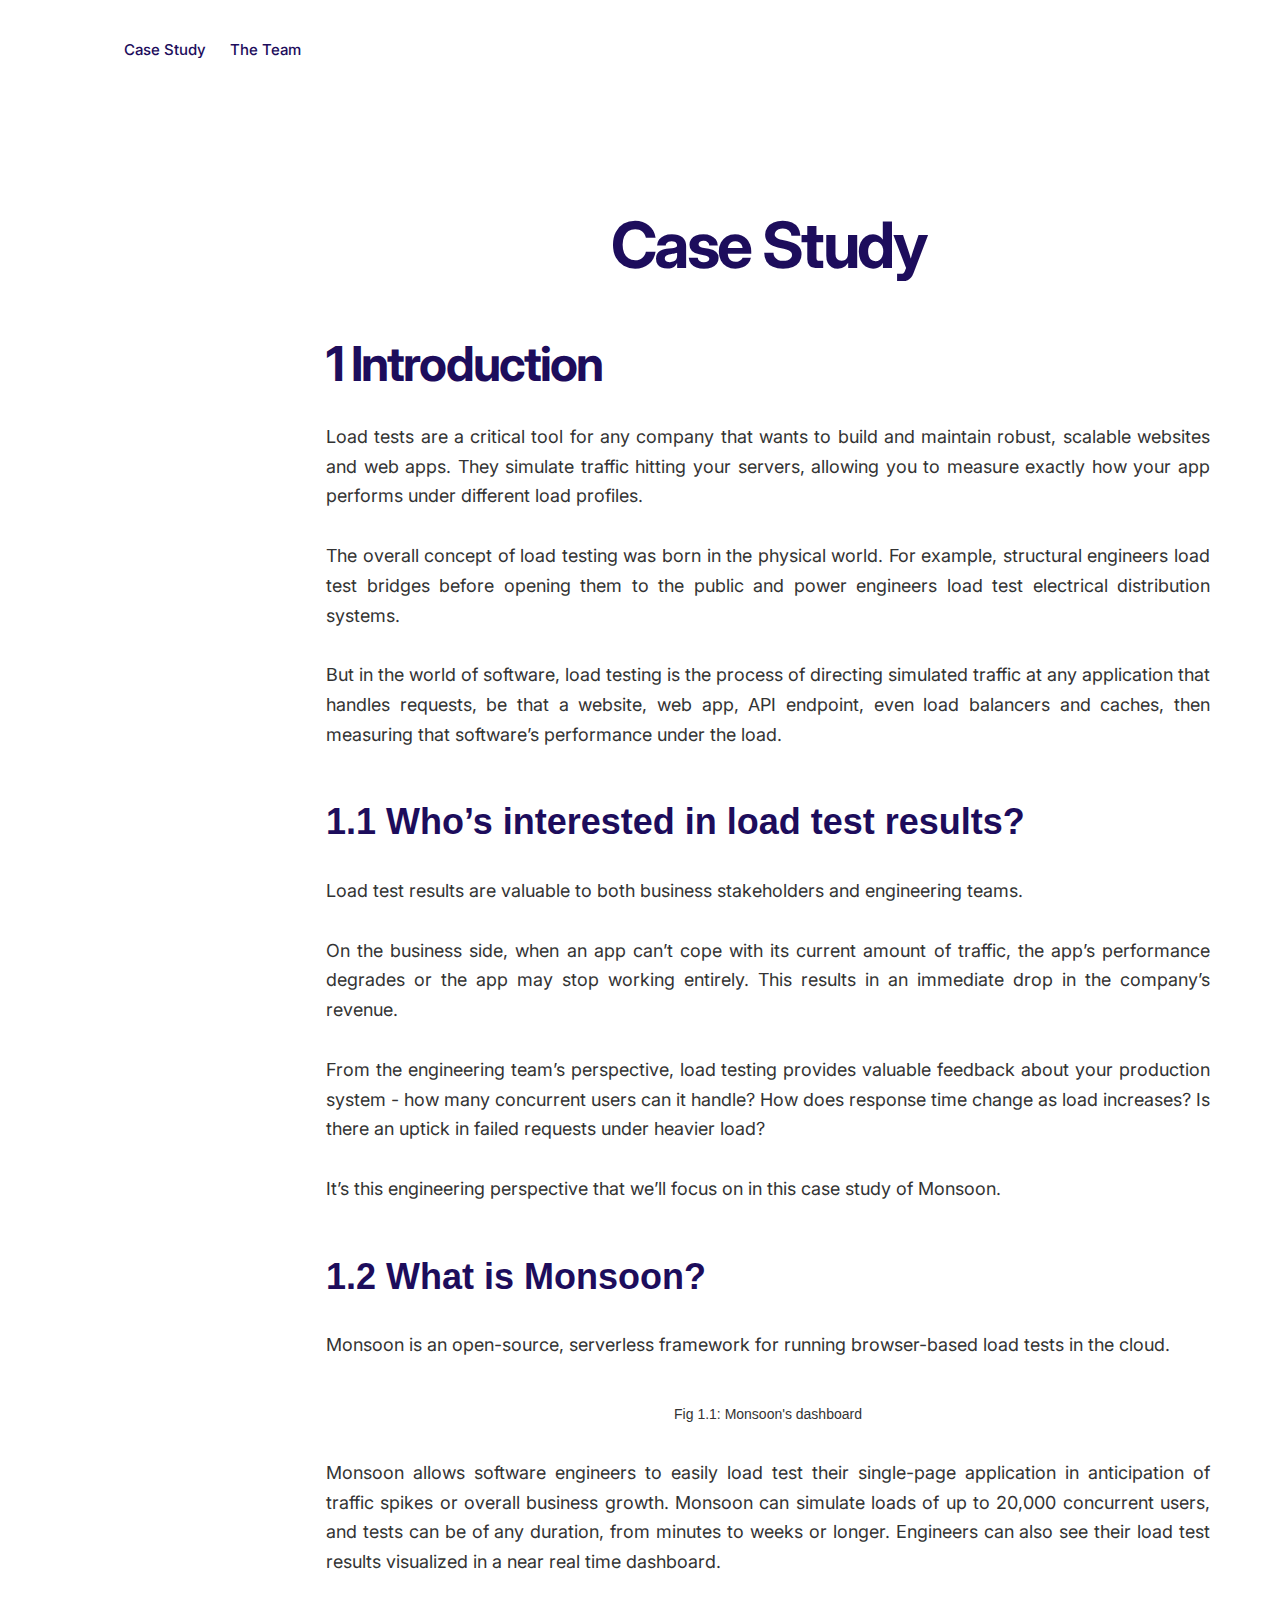
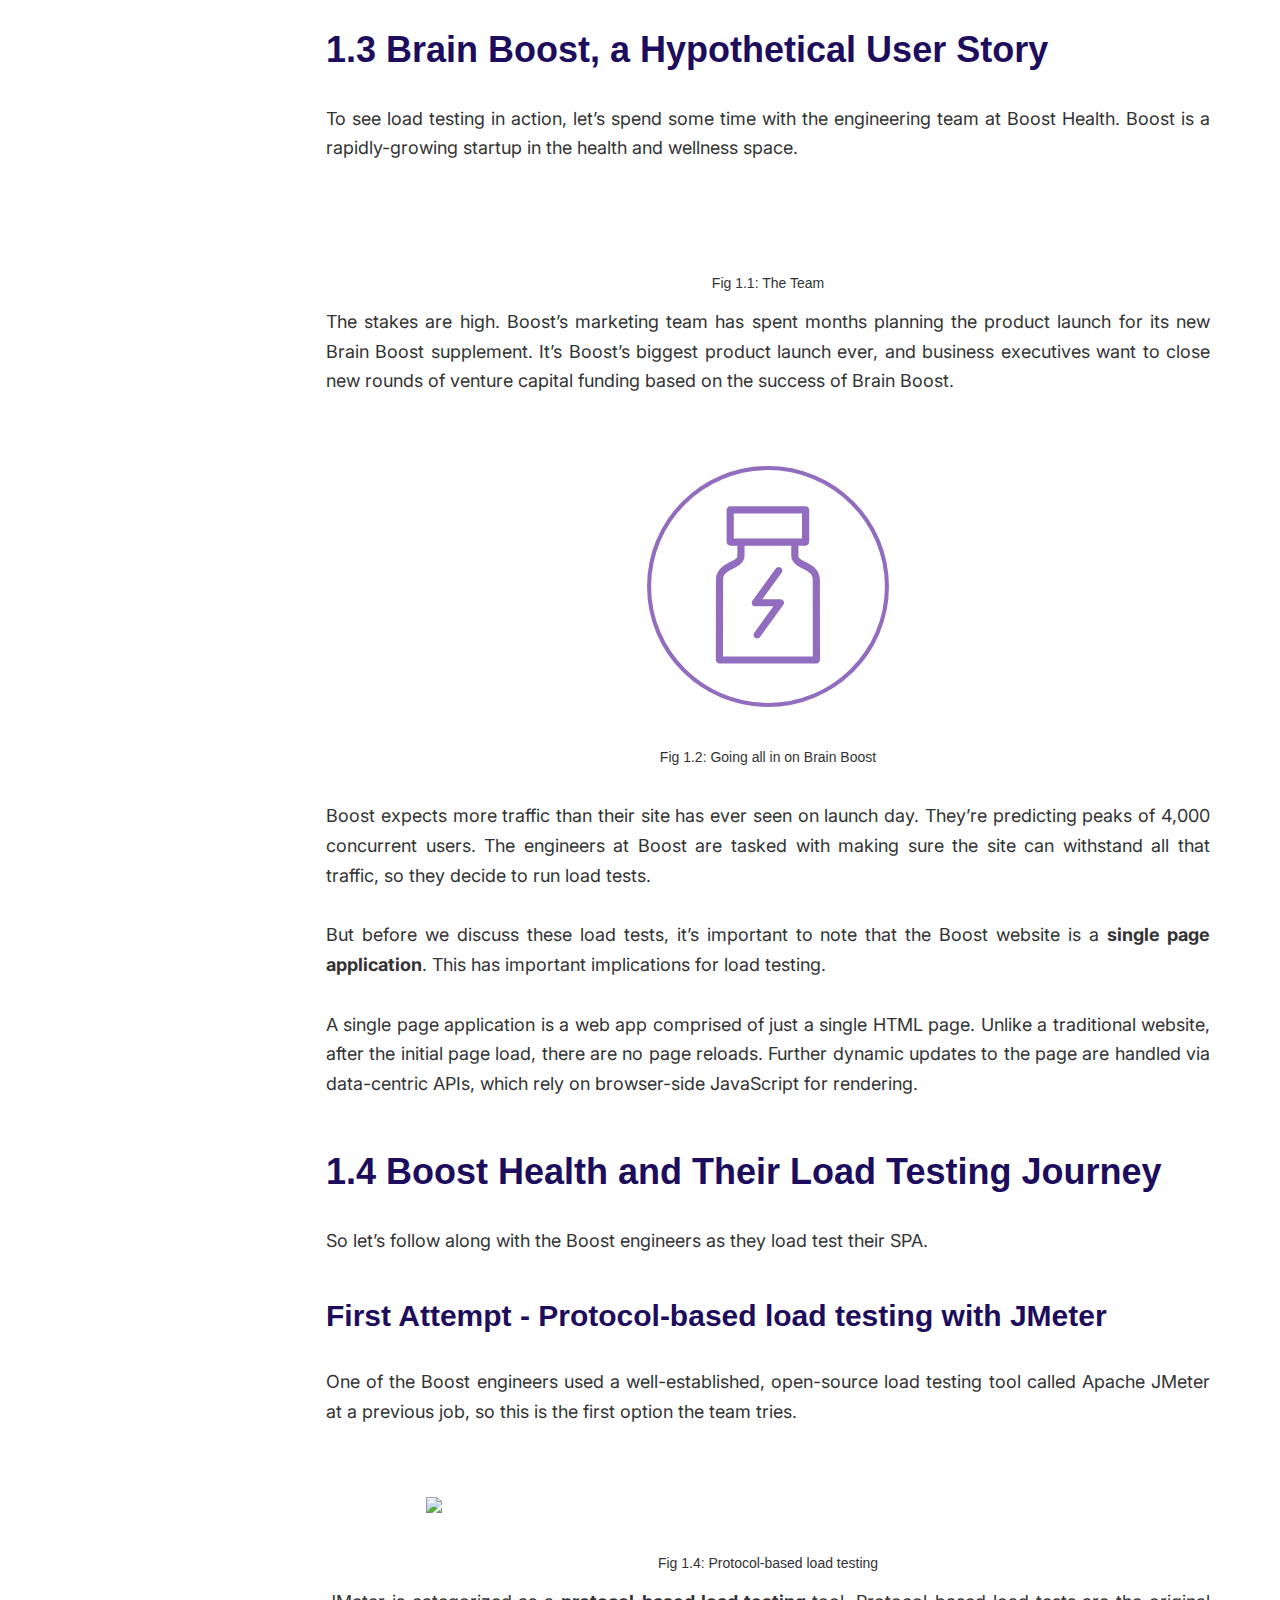
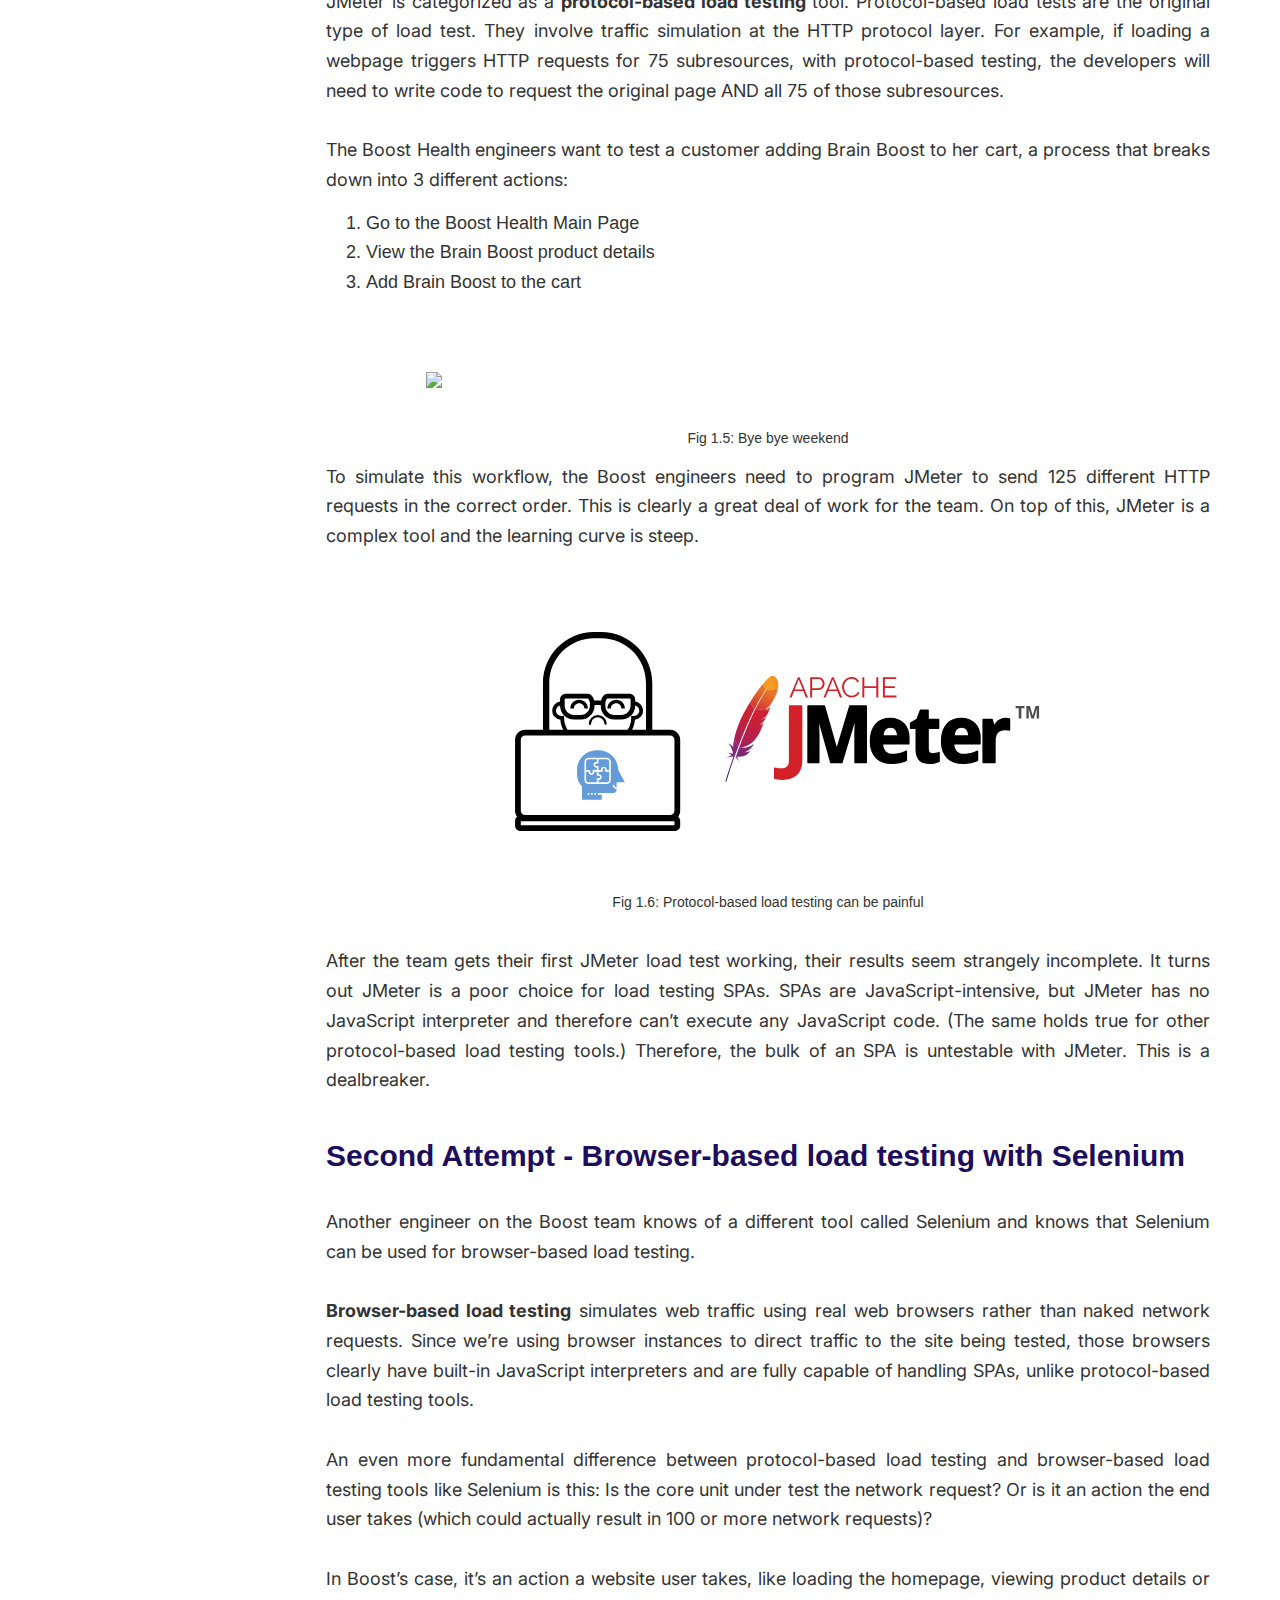
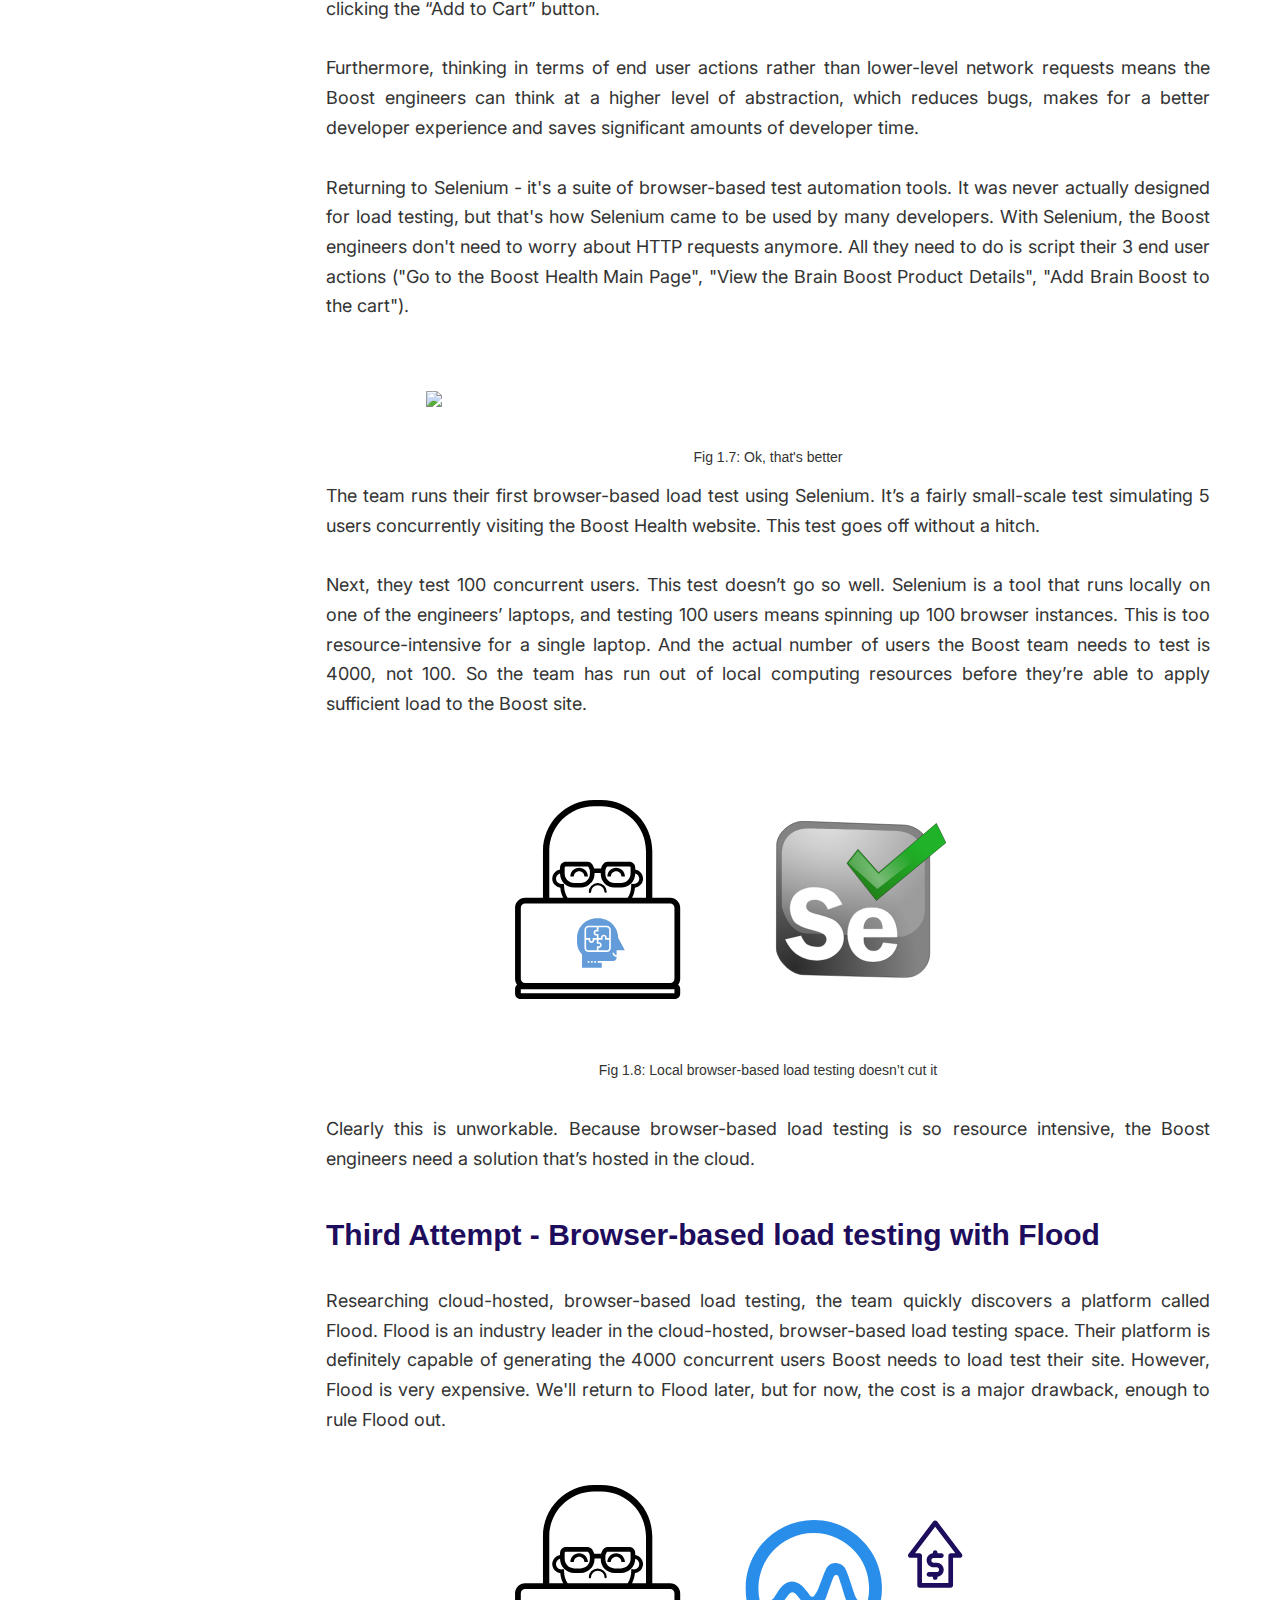
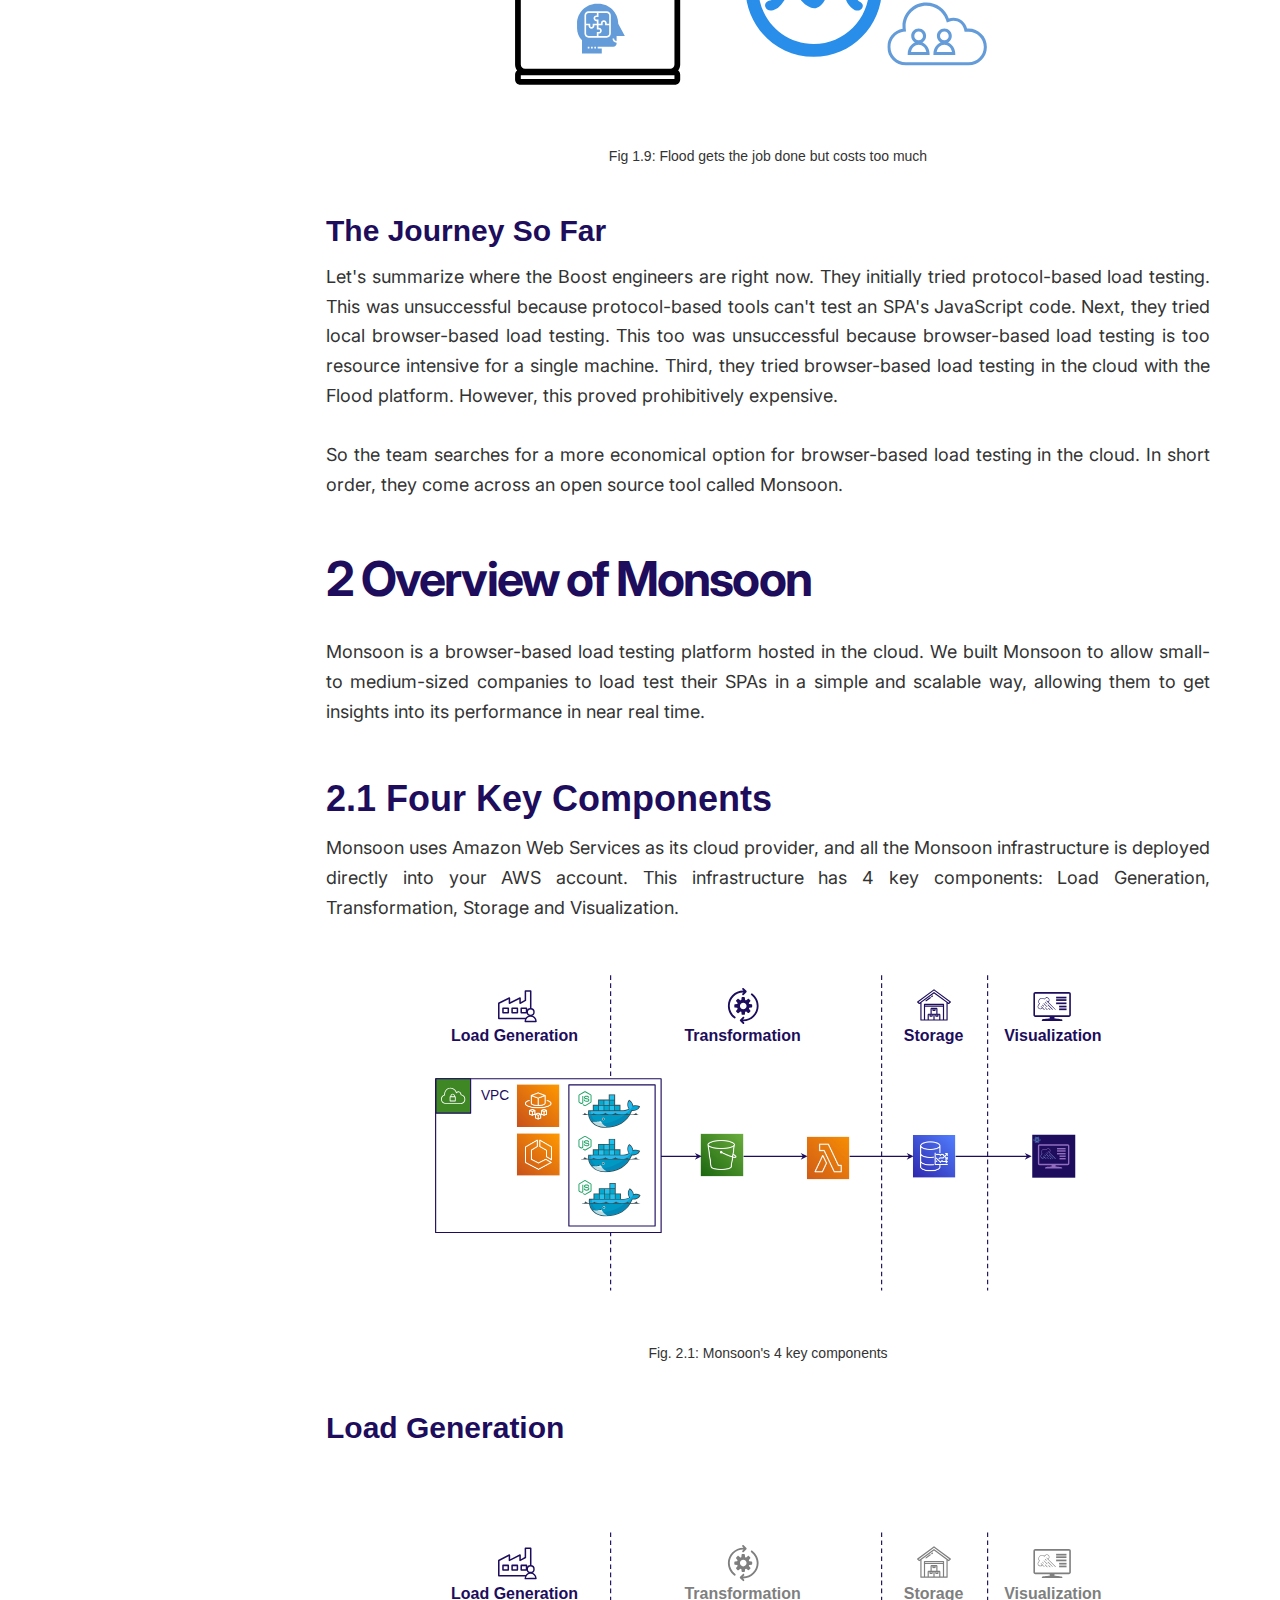
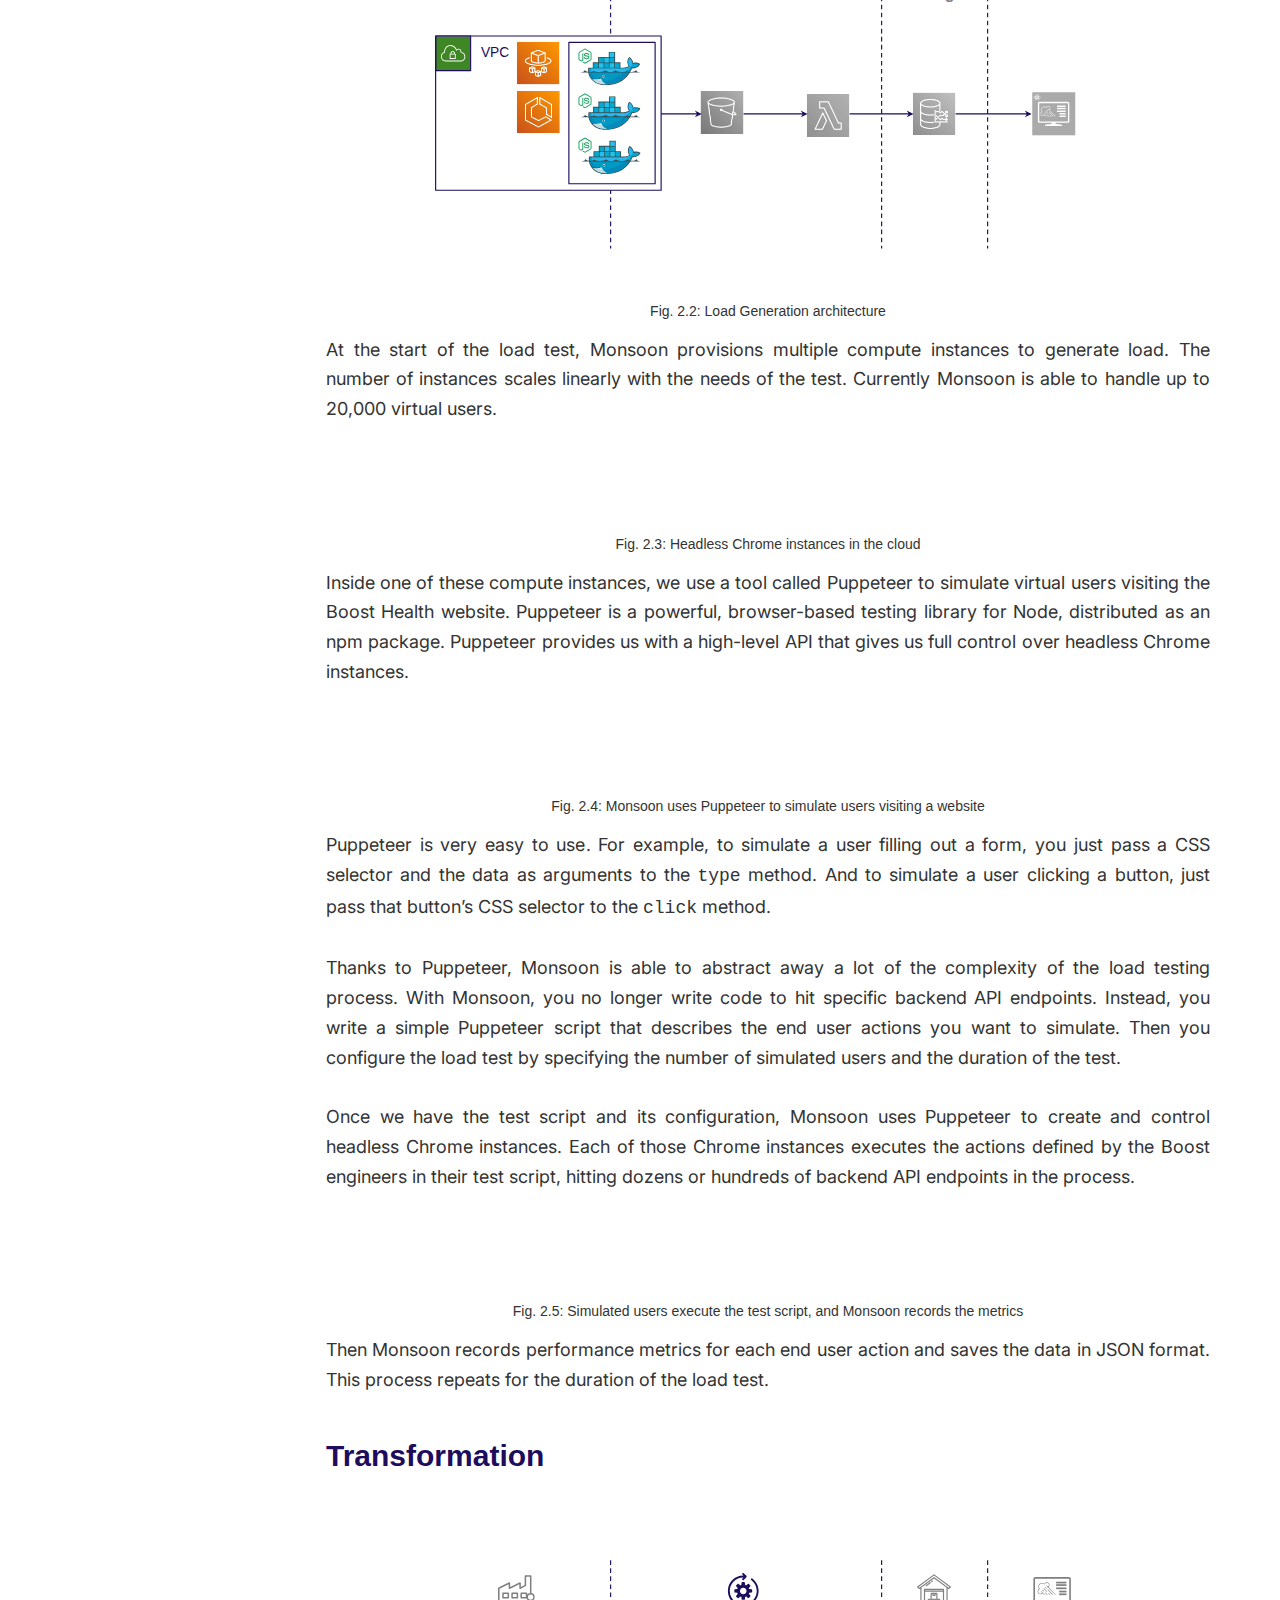
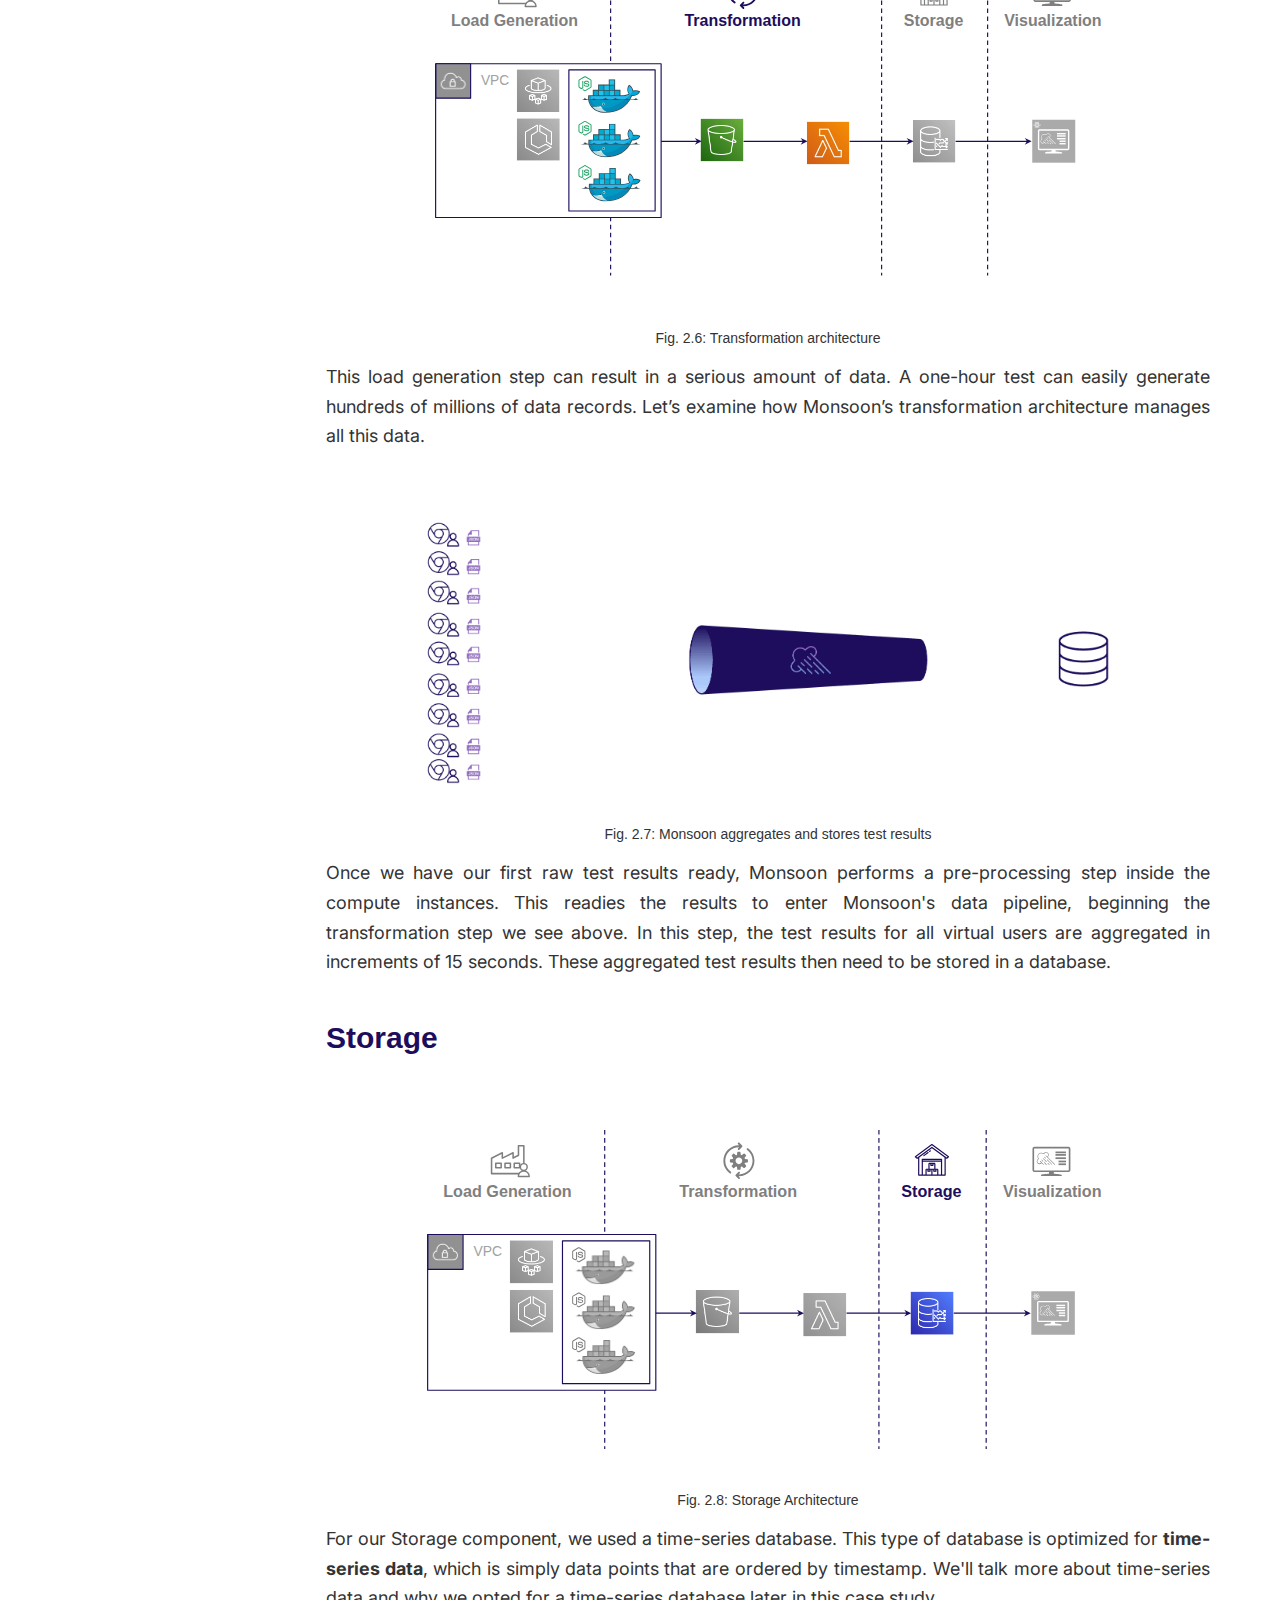
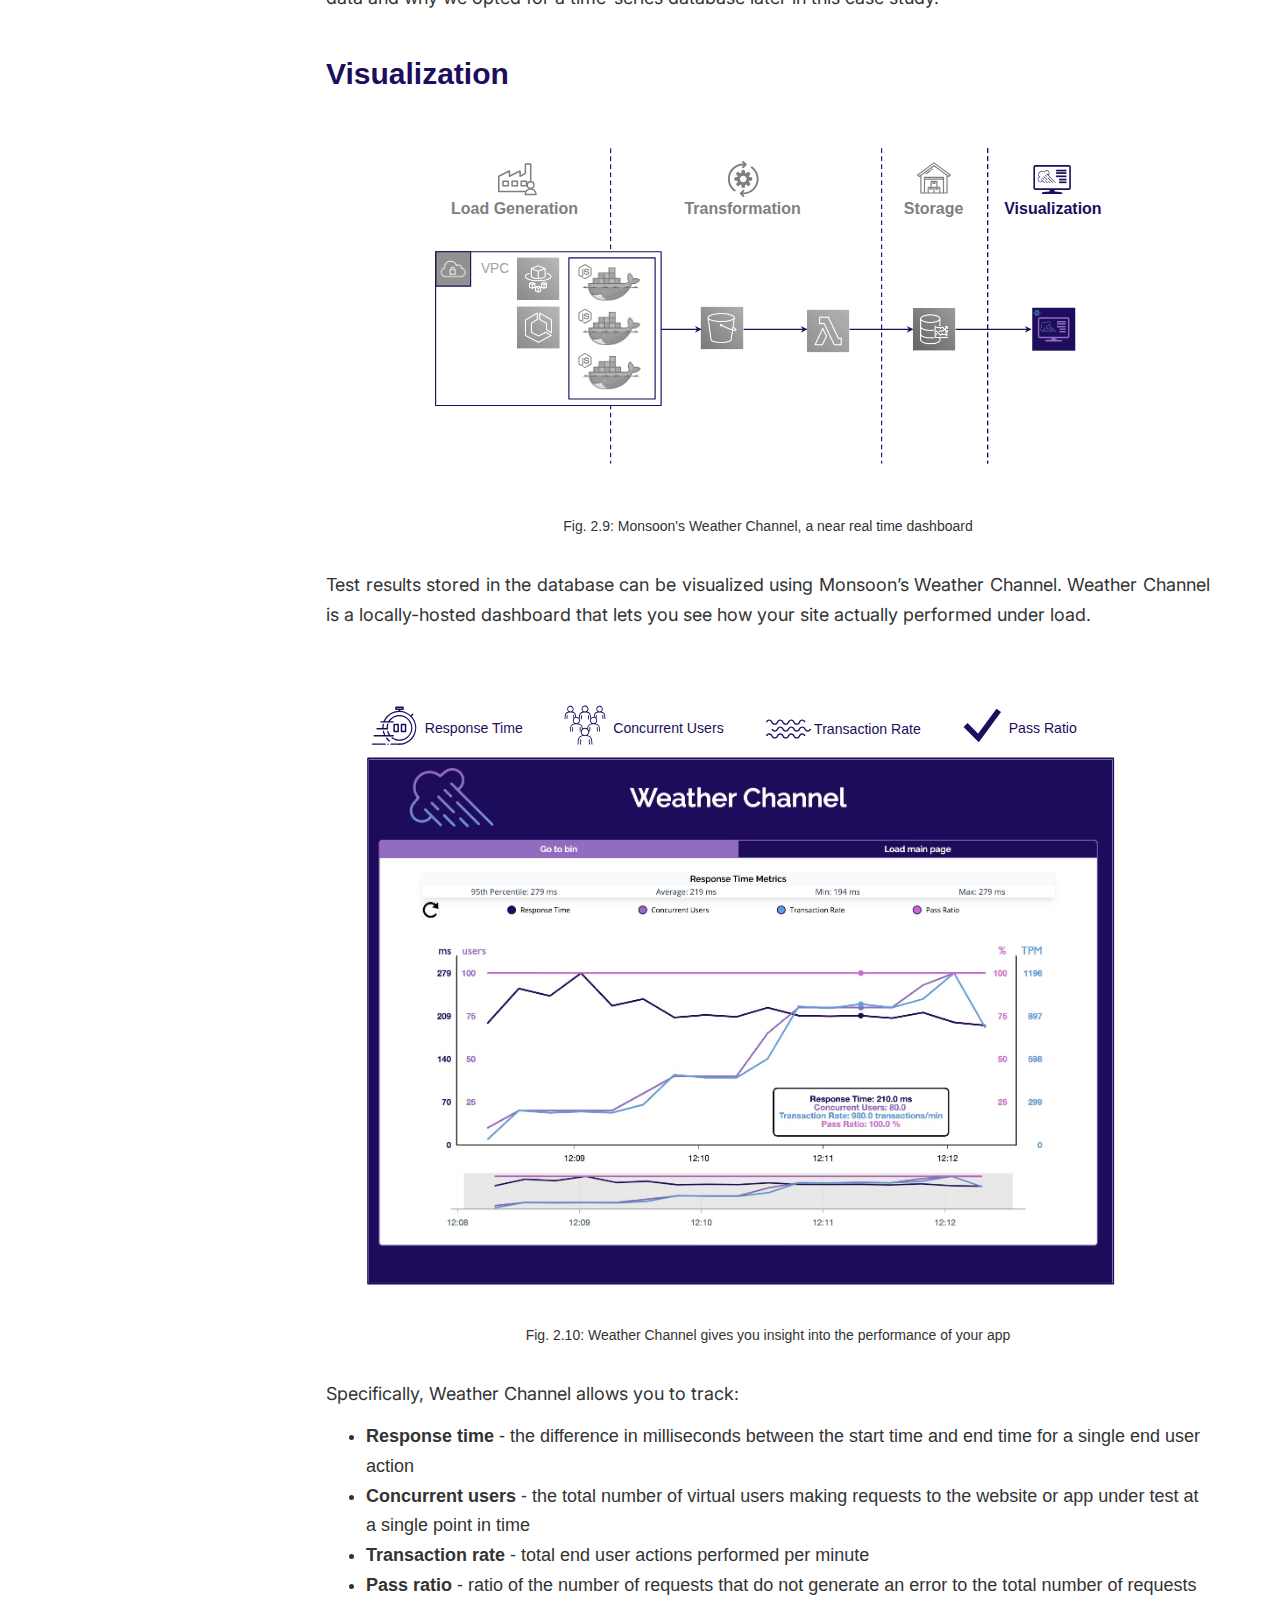
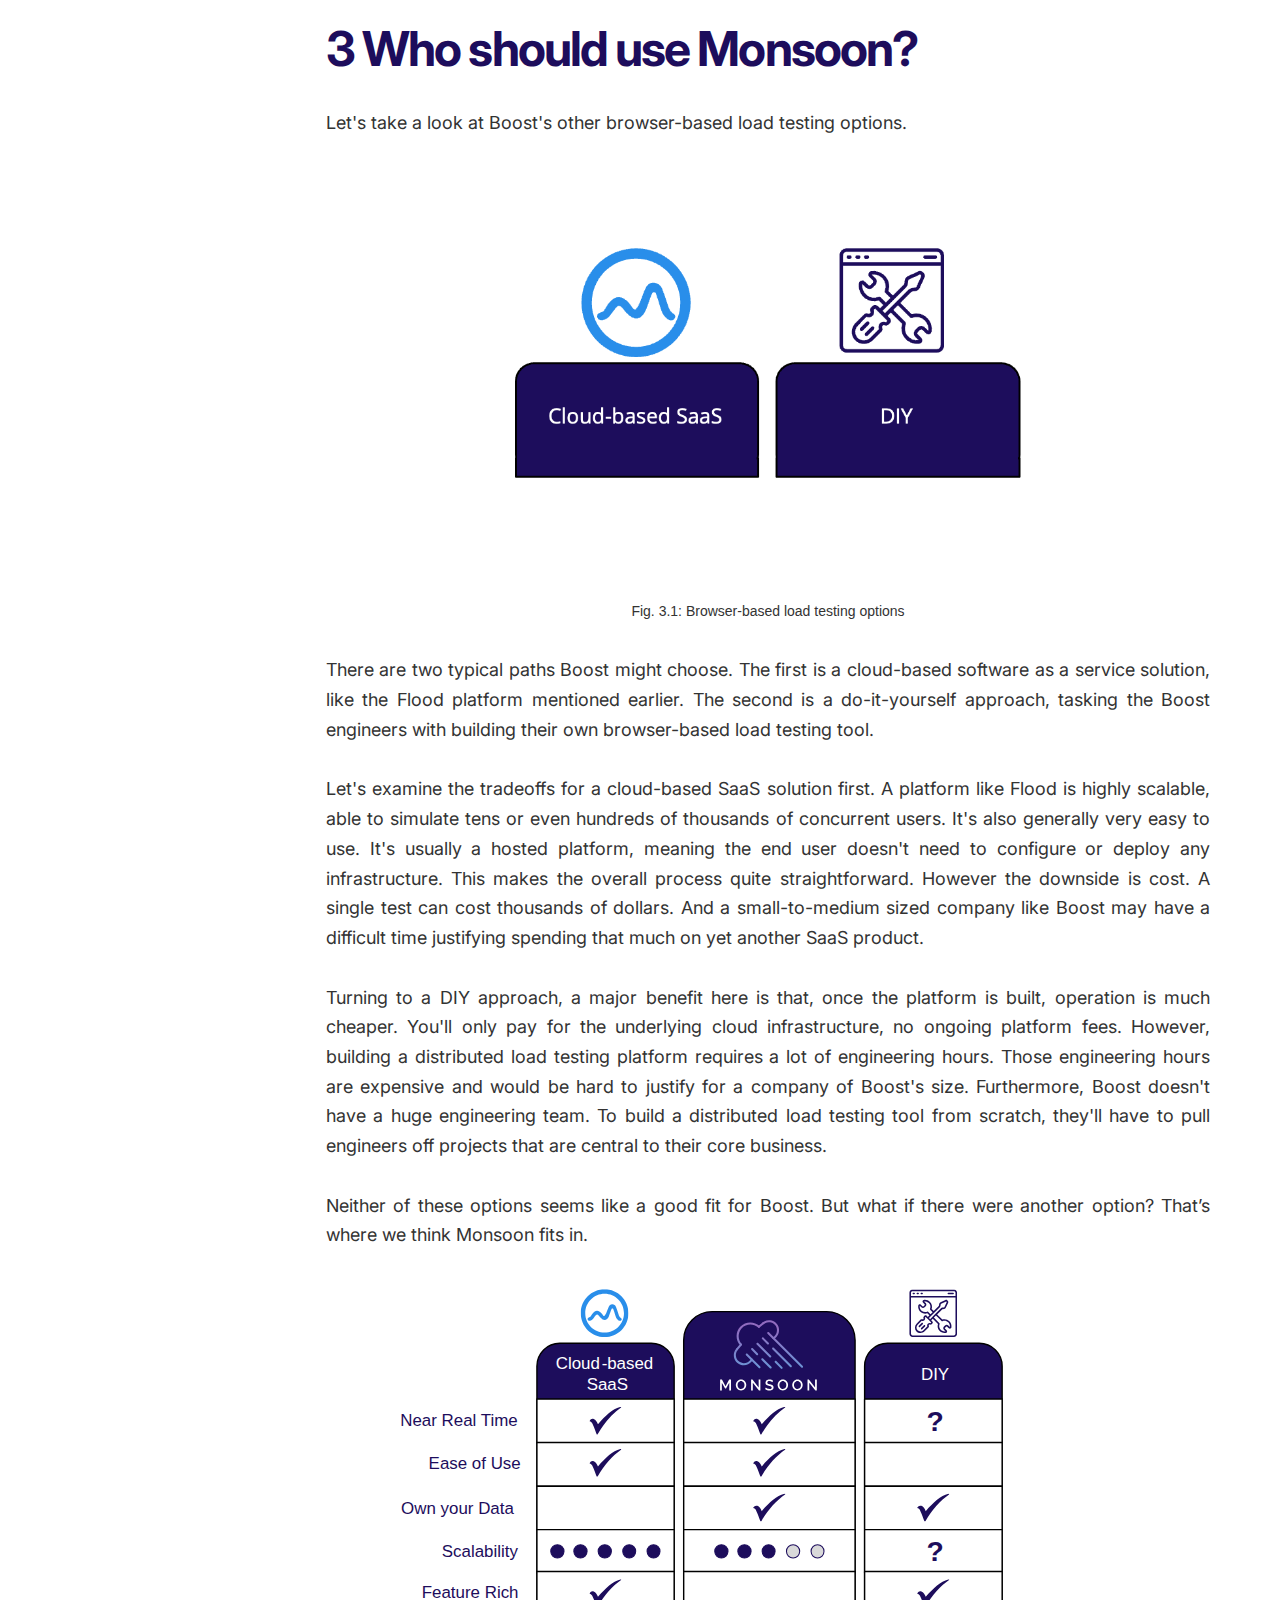
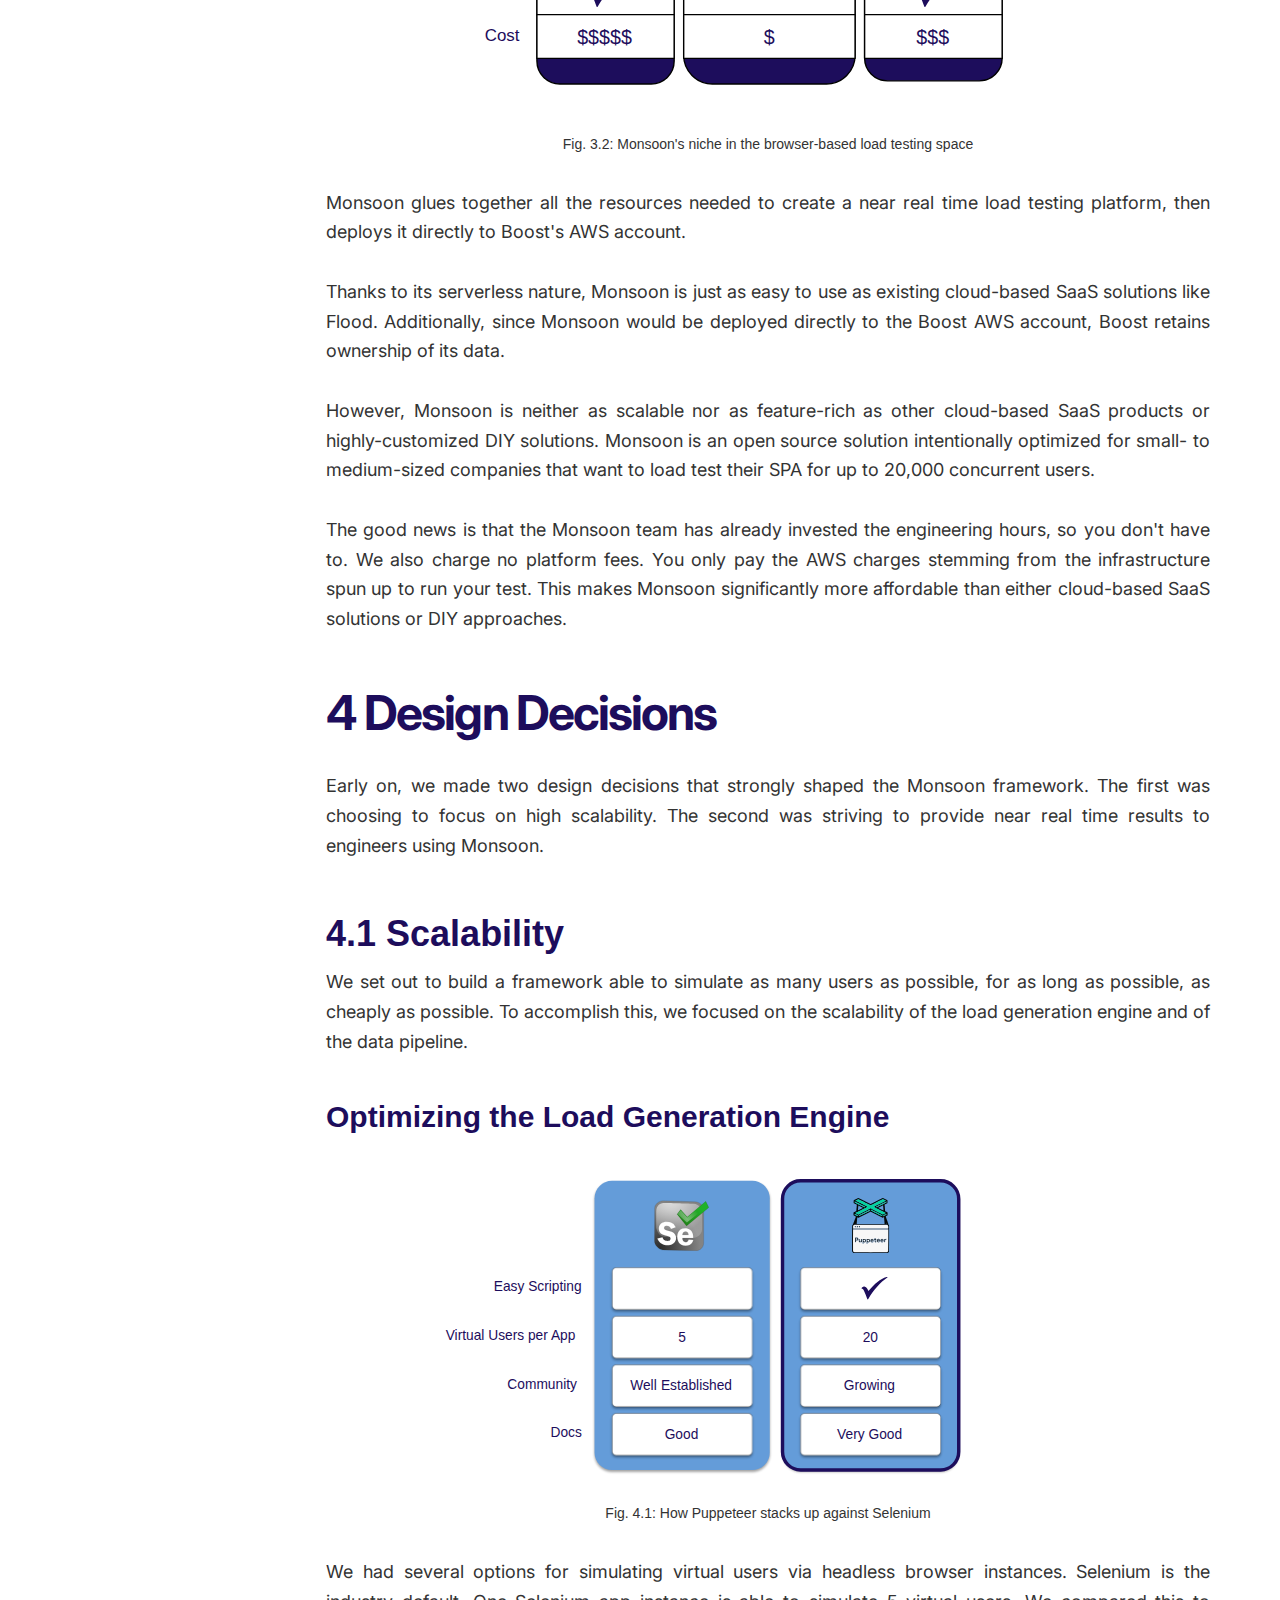
==== commit 989a4f3f: "Complete changes to Intro" ====
--- a/case-study.html
+++ b/case-study.html
@@ -114,7 +114,7 @@
         <br />
         <figure>
           <img src="assets/images/1-introduction/demo.gif" id="case-study" alt="">
-          <figcaption>Fig 1.1: Monsoon's dashboard.</figcaption>
+          <figcaption>Fig 1.1: Monsoon's dashboard</figcaption>
         </figure>
         <br />
         <p>
@@ -132,7 +132,7 @@
         <br />
         <figure>
           <img src="assets/images/1-introduction/boost_team.svg" class="case-study-image" alt="">
-          <figcaption>Fig 1.1: The Team.</figcaption>
+          <figcaption>Fig 1.1: The Team</figcaption>
         </figure>
         <p>
           The stakes are high. Boost’s marketing team has spent months planning the product launch for its new Brain Boost supplement. 
@@ -141,7 +141,7 @@
         <br />
         <figure>
           <img src="assets/images/1-introduction/brain.svg" class="case-study-image-x-small" alt="">
-          <figcaption>Fig 1.2: Going all in on Brain Boost.</figcaption>
+          <figcaption>Fig 1.2: Going all in on Brain Boost</figcaption>
         </figure>
         <br />
         <p>
@@ -151,30 +151,17 @@
         </p>
         <br />
         <p>
-          But before we discuss these load tests, it’s important to note that the Boost website is a single page application. 
+          But before we discuss these load tests, it’s important to note that the Boost website is a <strong>single page application</strong>. 
           This has important implications for load testing.
         </p>
         <br />
-        <h3>1.4 What is a Single Page Application?</h3>
-        <br />
         <p>A single page application is a web app comprised of just a single HTML page. Unlike a traditional website, after the initial page load, there are no page reloads. 
-          The content of the single page is just repeatedly updated on the fly using browser-side JavaScript.
-        </p>
-        <br />
-        <figure>
-          <img src="assets/images/1-introduction/SPA_benefits.svg" class="case-study-image-large" alt="">
-          <figcaption>Fig 1.3: SPA Benefits.</figcaption>
-        </figure>
-        <p>
-          SPAs have some significant advantages over more traditional websites:
-        </p>
-        <ul>
-          <li>They reduce strain on server resources.</li>
-          <li>They speed up development by decoupling the frontend code from the backend code.</li>
-          <li>They provide a much more dynamic, responsive experience for the end user since there are no full page reloads.          </li>
-        </ul>
-        <br />
-        <h3>1.5 Boost Health and Their Load Testing Journey</h3>
+         Further dynamic updates to the page are handled via data-centric APIs, which rely on browser-side JavaScript for rendering. 
+        </p>
+        <br />
+        
+      
+        <h3>1.4 Boost Health and Their Load Testing Journey</h3>
         <br />
         <p>
           So let’s follow along with the Boost engineers as they load test their SPA.
@@ -193,7 +180,7 @@
           <figcaption>Fig 1.4: Protocol-based load testing</figcaption>
         </figure>
         <p>
-          JMeter is categorized as a protocol-based load testing tool. Protocol-based load tests are the original type of load test. 
+          JMeter is categorized as a <strong>protocol-based load testing</strong> tool. Protocol-based load tests are the original type of load test. 
           They involve traffic simulation at the HTTP protocol layer. 
           For example, if loading a webpage triggers HTTP requests for 75 subresources, with protocol-based testing, the developers will need to write code to request the original page AND all 75 of those subresources.
         </p>
@@ -209,15 +196,15 @@
         <br/>
         <figure>
           <img src="assets/images/1-introduction/3actions_125requests.gif" class="case-study-image-large">
-          <figcaption>Fig 1.5: Bye bye weekend.</figcaption>
-        </figure>
-        <p>
-          To simulate this workflow, the Boost engineers need to program JMeter to send 125 different HTTP requests in the correct order. This is clearly a great deal of work for the team. On top of this, JMeter is a complex tool and the learning curve is steep. The team settles in for many painful days of work ahead. 
+          <figcaption>Fig 1.5: Bye bye weekend</figcaption>
+        </figure>
+        <p>
+          To simulate this workflow, the Boost engineers need to program JMeter to send 125 different HTTP requests in the correct order. This is clearly a great deal of work for the team. On top of this, JMeter is a complex tool and the learning curve is steep. 
         </p>
         <br />
         <figure>
           <img src="assets/images/1-introduction/unhappydev-jmeter.svg" class="case-study-image">
-          <figcaption>Fig 1.6: Protocol-based load testing can be painful.</figcaption>
+          <figcaption>Fig 1.6: Protocol-based load testing can be painful</figcaption>
         </figure>
         <br />
         <p>
@@ -240,7 +227,7 @@
         <br />
         <p>
           An even more fundamental difference between protocol-based load testing and browser-based load testing tools like Selenium is this: 
-          Is the core unit we care about, is that the individual network request? Or is it an action the end user takes (which could actually result in 100 or more network requests)?
+          Is the core unit under test the network request? Or is it an action the end user takes (which could actually result in 100 or more network requests)?
         </p>
         <br />
         <p>
@@ -249,17 +236,16 @@
         </p>
         <br />
         <p>
-          Furthermore, thinking in terms of end user actions rather than lower-level network requests means browser-based load testing is significantly less complex than its protocol-based counterpart. 
-          When planning how to test the Boost site, the engineers can think at a higher level of abstraction, which reduces bugs, makes for a better developer experience and saves significant amounts of developer time.
-        </p>
-        <br />
-        <p>
-          Returning to Selenium, it's a suite of browser-based test automation tools. It was never actually designed for load testing, but that's how Selenium came to be used by many developers. With Selenium, the Boost engineers don't need to worry about HTTP requests anymore. All they need to do is script their 3 end user actions.​
+          Furthermore, thinking in terms of end user actions rather than lower-level network requests means the Boost engineers can think at a higher level of abstraction, which reduces bugs, makes for a better developer experience and saves significant amounts of developer time.
+        </p>
+        <br />
+        <p>
+          Returning to Selenium - it's a suite of browser-based test automation tools. It was never actually designed for load testing, but that's how Selenium came to be used by many developers. With Selenium, the Boost engineers don't need to worry about HTTP requests anymore. All they need to do is script their 3 end user actions ("Go to the Boost Health Main Page", "View the Brain Boost Product Details", "Add Brain Boost to the cart").​
         </p>
         <br />
         <figure>
           <img src="assets/images/1-introduction/3actions_3actions.gif" class="case-study-image-large">
-          <figcaption>Fig 1.7: Ok, that's better.</figcaption>
+          <figcaption>Fig 1.7: Ok, that's better</figcaption>
         </figure>
         <p> 
           The team runs their first browser-based load test using Selenium. 
@@ -273,7 +259,7 @@
         <br />
         <figure>
           <img src="assets/images/1-introduction/unhappydev-selenium.svg" class="case-study-image">
-          <figcaption>Fig 1.8: Local browser-based load testing doesn’t cut it.</figcaption>
+          <figcaption>Fig 1.8: Local browser-based load testing doesn’t cut it</figcaption>
         </figure>
         <br />
         <p>
@@ -283,13 +269,13 @@
         <h4>Third Attempt - Browser-based load testing with Flood</h4>
         <br />
         <p>
-          Researching cloud-hosted browser-based load testing, the team quickly discovers a platform called Flood. 
+          Researching cloud-hosted, browser-based load testing, the team quickly discovers a platform called Flood. 
           Flood is an industry leader in the cloud-hosted, browser-based load testing space. Their platform is definitely capable of generating the 4000 concurrent users Boost needs to load test their site. However, Flood is very expensive. 
           We'll return to Flood later, but for now, the cost is a major drawback, enough to rule Flood out.
         </p>
         <figure>
           <img src="assets/images/1-introduction/unhappydev-flood.svg" class="case-study-image">
-          <figcaption>Fig 1.9: Flood gets the job done but costs too much.</figcaption>
+          <figcaption>Fig 1.9: Flood gets the job done but costs too much</figcaption>
         </figure>
         <br />
         <h4>The Journey So Far</h4>
@@ -309,7 +295,7 @@
         <h2>2 Overview of Monsoon</h2>
         <br />
         <p>
-          Monsoon is browser-based load testing platform hosted in the cloud. We built Monsoon to allow small- to medium-sized companies to load test their SPAs in a simple and scalable way, allowing them to get insights into its performance in near real time. ​
+          Monsoon is a browser-based load testing platform hosted in the cloud. We built Monsoon to allow small- to medium-sized companies to load test their SPAs in a simple and scalable way, allowing them to get insights into its performance in near real time. ​
         </p>
         <br/>
         <h3>2.1 Four Key Components</h3>
@@ -344,7 +330,7 @@
           <figcaption>Fig. 2.4: Monsoon uses Puppeteer to simulate users visiting a website</figcaption>
         </figure>
         <p>
-          Puppeteer is very easy to use. For example, to simulate a user filling out a form, you just pass a CSS selector and the data as arguments to the `type` method. And to simulate a user clicking a button, just pass that button’s CSS selector to the `click` method.
+          Puppeteer is very easy to use. For example, to simulate a user filling out a form, you just pass a CSS selector and the data as arguments to the <code>type</code> method. And to simulate a user clicking a button, just pass that button’s CSS selector to the <code>click</code> method.
         </p>
         <br/>
         <p>
@@ -390,7 +376,7 @@
           <figcaption>Fig. 2.8: Storage Architecture</figcaption>
         </figure>
         <p>
-          or our Storage component, we used a time-series database. This type of database is optimized for time-series data, which is simply data points that are ordered by timestamp. We'll talk more about time-series data and why we opted for a time-series database later in this case study.​
+          For our Storage component, we used a time-series database. This type of database is optimized for <b>time-series data</b>, which is simply data points that are ordered by timestamp. We'll talk more about time-series data and why we opted for a time-series database later in this case study.​
         </p>
         <br/>
         <h4>Visualization</h3>
@@ -412,10 +398,10 @@
           Specifically, Weather Channel allows you to track:
         </p>
         <ul>
-          <li>Response time</li>
-          <li>Concurrent users </li>
-          <li>Transaction rate (end user actions performed per minute)</li>
-          <li>Pass ratio</li>
+          <li><b>Response time</b> - the difference in milliseconds between the start time and end time for a single end user action</li>
+          <li><b>Concurrent users</b> - the total number of virtual users making requests to the website or app under test at a single point in time</li>
+          <li><b>Transaction rate</b> - total end user actions performed per minute</li>
+          <li><b>Pass ratio</b> - ratio of the number of requests that do not generate an error to the total number of requests</li>
         </ul>
         <!-- Section 3-->
         <h2>3 Who should use Monsoon?</h2>
@@ -457,11 +443,11 @@
         </p>
         <br/>
         <p>
-          However, Monsoon is neither as scalable nor as feature rich as other cloud-based SaaS products or highly-customized DIY solutions. Monsoon is an open source solution intentionally optimized for small- to medium-sized companies that want to load test their SPA for up to 20,000 concurrent users.​
-        </p>
-        <br/>
-        <p>
-          The good news is that the Monsoon team has already invested the engineering hours so you don't have to. We also charge no platform fees. You only pay the AWS charges stemming from the infrastructure spun up to run your test. This makes Monsoon significantly more affordable than either cloud-based SaaS solutions or DIY approaches.​
+          However, Monsoon is neither as scalable nor as feature-rich as other cloud-based SaaS products or highly-customized DIY solutions. Monsoon is an open source solution intentionally optimized for small- to medium-sized companies that want to load test their SPA for up to 20,000 concurrent users.​
+        </p>
+        <br/>
+        <p>
+          The good news is that the Monsoon team has already invested the engineering hours, so you don't have to. We also charge no platform fees. You only pay the AWS charges stemming from the infrastructure spun up to run your test. This makes Monsoon significantly more affordable than either cloud-based SaaS solutions or DIY approaches.​
         </p>
         <br/>
         <!-- Section 4-->
@@ -584,7 +570,7 @@
         <br/>
         <h4>Runner</h4>
         <br/>
-        <p>Runner.js is a coordination script. It creates 20 headless Chrome instances controlled by Puppeteer to simulate 20 virtual users. Runner.js then instructs each virtual user to execute the commands listed in the user's test script and stores the resulting session metrics for each of those virtual user actions.​</p>
+        <p><code>Runner.js</code> is a coordination script. It creates 20 headless Chrome instances controlled by Puppeteer to simulate 20 virtual users. <code>Runner.js</code> then instructs each virtual user to execute the commands listed in the user's test script and stores the resulting session metrics for each of those virtual user actions.​</p>
         <p>To summarize, our Node app creates virtual users, instructs them to perform actions, and saves metric data about the actions taken.​</p>
         <p>But how do we actually run the app? We use AWS ECS and Fargate.</p>
         <br/>
@@ -619,15 +605,15 @@
         <br/>
         <h4>Normalizer.js</h4>
         <br/>
-        <p>Earlier we mentioned that the runner.js file in our Node app stores session metrics from every virtual user action. We're storing these metrics by temporarily saving them to the local filesystems of the Fargate instances.</p>
+        <p>Earlier we mentioned that the <code>runner.js</code> file in our Node app stores session metrics from every virtual user action. We're storing these metrics by temporarily saving them to the local filesystems of the Fargate instances.</p>
         <br/>
         <figure>
           <img src="assets/images/5-architecture/slide52.svg">
           <figcaption>Fig. 5.6: Monsoon’s Normalizer.js script transforms metrics and moves them to an S3 bucket</figcaption>
         </figure>
         <br/>
-        <p>Alongside our load generation scripts, the Node app also runs a file called Normalizer.js. Normalizer.js polls the Fargate instance's local filesystem for new session metric data every 15 seconds. The Normalizer.js code applies transformations to any data it finds, then moves the transformed data to an S3 bucket for more permanent storage. This normalization step is necessary because the aggregation step that follows requires uniform timestamps.​</p>
-        <p>So the core logic of Normalizer.js groups the session metric data by time window. And a happy side effect of our normalization process is that we preserve statistical significance while minimizing data size.​</p>
+        <p>Alongside our load generation scripts, the Node app also runs a file called <code>Normalizer.js</code>. <code>Normalizer.js</code> polls the Fargate instance's local filesystem for new session metric data every 15 seconds. The <code>Normalizer.js</code> code applies transformations to any data it finds, then moves the transformed data to an S3 bucket for more permanent storage. This normalization step is necessary because the aggregation step that follows requires uniform timestamps.​</p>
+        <p>So the core logic of <code>Normalizer.js</code> groups the session metric data by time window. And a happy side effect of our normalization process is that we preserve statistical significance while minimizing data size.​</p>
         <br/>
         <h4>S3 Bucket</h4>
         <br/>
@@ -638,7 +624,7 @@
         <br/>
         <p>Now let's examine our destination S3 bucket more closely.</p>
         <p>
-          The data processed by Normalizer.js is saved in an S3 bucket. AWS Simple Storage Service (AWS S3) is a serverless and highly scalable object storage service. We temporarily stage the data in S3 for two reasons:
+          The data processed by <code>Normalizer.js</code> is saved in an S3 bucket. AWS Simple Storage Service (AWS S3) is a serverless and highly scalable object storage service. We temporarily stage the data in S3 for two reasons:
         </p>
         <br/>
         <ol>
@@ -658,7 +644,7 @@
           <img src="assets/images/5-architecture/s3_dam.svg" class="case-study-image-large">
           <figcaption>Fig. 5.8: Monsoon’s S3 Bucket decouples Transformation from Load Generation</figcaption>
         </figure>
-        <p>Once metrics sent by Normalizer.js start hitting the S3 bucket, the S3 bucket will contain files organized based on timestamp, end user action and Fargate instance name. For a given end user action, a single file represents the metrics for all virtual users on one Fargate instance within a single 15-second time window.</p>
+        <p>Once metrics sent by <code>Normalizer.js</code> start hitting the S3 bucket, the S3 bucket will contain files organized based on timestamp, end user action and Fargate instance name. For a given end user action, a single file represents the metrics for all virtual users on one Fargate instance within a single 15-second time window.</p>
         <br/>
         <figure>
           <img src="assets/images/5-architecture/slide55.svg">
@@ -677,26 +663,30 @@
         <br/>
         <p>AWS Lambda is a serverless, event-driven compute service. It's similar to Fargate. But while Fargate runs entire apps in a serverless environment, Lambda runs individual serverless functions.​</p>
         <p>
-          High level, every one minute, our Aggregating Lambda function polls the S3 bucket to determine if any new data has arrived. For each new timestamp, the lambda aggregates all the metrics in the JSON files with that timestamp, creating a single time series data point. Then we POST that data point to the time series database.
-        </p>
-        <figure>
-          <img src="assets/images/5-architecture/aggregation_process.gif">
+          High level, every one minute, our Aggregating Lambda function polls the S3 bucket to determine if any new data has arrived. For each new timestamp, the lambda aggregates all the metrics in the JSON files with that timestamp, creating a single time series data point. Then we <code>POST</code> that data point to the time series database.
+        </p>
+        <figure>
+          <img src="assets/images/5-architecture/aggregation_process.gif" class="case-study-image">
           <figcaption>Fig. 5.10: How metrics are aggregated by timestamp</figcaption>
         </figure>
         <br/>
         <p>
-          But let’s clarify this high-level summary a bit. A given timestamp is ready to be processed 3 minutes after its creation. Processing begins by spinning up an instance of the Aggregating Lambda. That lambda grabs all JSON files from the S3 bucket whose timestamp matches the given timestamp and aggregates all those metrics into a single time series data point. The lambda then POSTs that data point to the time series database.
+          But let’s clarify this high-level summary a bit. A given timestamp is ready to be processed 3 minutes after its creation. Processing begins by spinning up an instance of the Aggregating Lambda. That lambda grabs all JSON files from the S3 bucket whose timestamp matches the given timestamp and aggregates all those metrics into a single time series data point. The lambda then <code>POST</code>s that data point to the time series database.
         </p>
         <br/>
         <p>
           This timestamp processing is batched. Every 1 minute, events are fired - one event per ready timestamp. For each of these events, a new Aggregating Lambda instance is spun up. The mechanism needed to generate these events is complex and requires the assistance of another lambda, playing the role of orchestrator. We call this the Metronome Lambda, and we’ll discuss it more in section 7.2 below.
         </p>
         <br/>
+        <figure>
+          <img src="assets/images/5-architecture/metronone_lambda_presentation.svg" class="case-study-image-large">
+          <figcaption>Fig. 5.11: The Metronome Lambda orchestrates the transformation process.</figcaption>
+        </figure>
         <h3>5.3 Storage</h3>
         <br/>
         <figure>
           <img src="assets/images/5-architecture/slide58.svg">
-          <figcaption>Fig. 5.11: Monsoon’s Storage Component</figcaption>
+          <figcaption>Fig. 5.12: Monsoon’s Storage Component.</figcaption>
         </figure>
         <br/>
         <p>Now let's examine the Storage component of Monsoon's architecture. Its purpose is to appropriately store the data generated during the Transformation step.</p>
@@ -708,7 +698,7 @@
         <br/>
         <figure>
           <img src="assets/images/5-architecture/slide59.svg">
-          <figcaption>Fig. 5.12: Time series data tracks change over time</figcaption>
+          <figcaption>Fig. 5.13: Time series data tracks change over time</figcaption>
         </figure>
         <br/>
         <p>With Monsoon, we generate synthetic load on a website and track session metrics as the test progresses. End users are looking to track how key metrics like page load response times change over time. This type of data naturally lends itself to the time series format.</p>
@@ -720,7 +710,7 @@
         <br/>
         <figure>
           <img src="assets/images/5-architecture/slide61.svg">
-          <figcaption>Fig. 5.13: Records in Monsoon’s Timestream database</figcaption>
+          <figcaption>Fig. 5.14: Records in Monsoon’s Timestream database</figcaption>
         </figure>
         <br/>
         <p>As we mentioned in the Transformation section, data in our S3 bucket is aggregated by timestamp, then converted into a time series data format and written to Timestream. Because time series data is a first-class citizen in Timestream, the database can quickly and efficiently read and write time series data. An added benefit is that the data returned by a Timestream query is already in the shape we need to eventually display it.</p>
@@ -729,7 +719,7 @@
         <br/>
         <figure>
           <img src="assets/images/5-architecture/slide62.svg">
-          <figcaption>Fig. 5.14: Monsoon’s Visualization Component</figcaption>
+          <figcaption>Fig. 5.15: Monsoon’s Visualization Component</figcaption>
         </figure>
         <br/>
         <p>Visualization is Monsoon's final architectural component. The Visualization architecture queries the Storage layer, then displays the data it retrieves in a graphical user interface.</p>
@@ -744,7 +734,7 @@
         </p>
         <figure>
           <img src="assets/images/6-install_use_monsoon/credentials.png" class="case-study-image">
-          <figcaption>Fig 6.1: Verify your hidden AWS configuration files don’t contain default profiles.</figcaption>
+          <figcaption>Fig 6.1: Verify your hidden AWS configuration files don’t contain default profiles</figcaption>
         </figure>
         <br />
         <p>
@@ -753,7 +743,7 @@
         </p>
         <figure>
           <img src="assets/images/6-install_use_monsoon/init.gif" class="case-study-image-full">
-          <figcaption>Fig 6.2: The <code>monsoon init</code> command.</figcaption>
+          <figcaption>Fig 6.2: The <code>monsoon init</code> command</figcaption>
         </figure>
         <br />
         <p>      
@@ -763,7 +753,7 @@
         </p>
         <figure>
           <img src="assets/images/6-install_use_monsoon/deploy.gif" class="case-study-image-full">
-          <figcaption>Fig 6.3: The <code>monsoon deploy</code> command.</figcaption>
+          <figcaption>Fig 6.3: The <code>monsoon deploy</code> command</figcaption>
         </figure>
         <br />
         <p>
@@ -776,7 +766,7 @@
         <br />
         <figure>
           <img src="assets/images/6-install_use_monsoon/newtest.gif" class="case-study-image-full">
-          <figcaption>Fig 6.4: The <code>monsoon new-test</code> command.</figcaption>
+          <figcaption>Fig 6.4: The <code>monsoon new-test</code> command</figcaption>
         </figure>
         <br />
         <p>
@@ -785,22 +775,22 @@
           The test is configured to last one hour. We start out with 20 concurrent users, then ramp up to 4000 concurrent users over a 50-minute time window.
         </p>    
         <figure>
-          <img src="assets/images/6-install_use_monsoon/script.svg" class="case-study-image">
-          <figcaption>Fig 6.5: An example of test script.</figcaption>
-        </figure>
-        <br />
-        <figure>
-          <img src="assets/images/6-install_use_monsoon/config.svg" class="case-study-image">
-          <figcaption>Fig 6.6: An example of configuration file.</figcaption>
+          <img src="assets/images/6-install_use_monsoon/script2.svg" class="case-study-image-full">
+          <figcaption>Fig 6.5: An example of test script</figcaption>
+        </figure>
+        <br />
+        <figure>
+          <img src="assets/images/6-install_use_monsoon/config2.svg" class="case-study-image-small">
+          <figcaption>Fig 6.6: An example of configuration file</figcaption>
         </figure>
         <br /> 
         <p>
-          With the test script and configuration read to go, you’ll next run the <code>monsoon start</code> command. 
+          With the test script and configuration ready to go, you’ll next run the <code>monsoon start</code> command. 
           This officially kicks off your load test and provides a bit of light reading while you wait.
         </p>
         <figure>
           <img src="assets/images/6-install_use_monsoon/start.gif" class="case-study-image-full">
-          <figcaption>Fig 6.7: The <code>monsoon start</code> command.</figcaption>
+          <figcaption>Fig 6.7: The <code>monsoon start</code> command</figcaption>
         </figure>
         <br /> 
         <p>
@@ -811,25 +801,24 @@
         <br />
         <figure>
           <img src="assets/images/6-install_use_monsoon/weather.gif" class="case-study-image-full">
-          <figcaption>Fig 6.8: The <code>monsoon weather-channel</code> command.</figcaption>
+          <figcaption>Fig 6.8: The <code>monsoon weather-channel</code> command</figcaption>
         </figure>
         <br />
         <p>
           Within the dashboard, you'll receive your data in near real time, so you can refresh your ​
-          browser to see the most current results. Clicking on the buttons at the top of the screen, you​
-          can choose which end user action you'd like to see results for. And you can also toggle​
-          particular metrics on or off to see only the results that interest you.
+          browser to see the most current results. Clicking on the buttons at the top of the screen, you ​ 
+          can choose which end user action you'd like to see results for. And you can also toggle​           particular metrics on or off to see only the results that interest you.
         </p>
         <br />
         <p> 
           Weather Channel also allows you to zoom in and zoom out to get different perspectives on ​
           your results. And if you hover over a line, you can see your metrics at that exact point in ​
-          time
+          time.
         </p>
         <br />
         <figure>
           <img src="assets/images/6-install_use_monsoon/dashboard_demo.gif" class="case-study-image-full">
-          <figcaption>Fig 6.9: A demo of monsoon dashboard <code>weather-channel</code>.</figcaption>
+          <figcaption>Fig 6.9: A demo of monsoon dashboard <code>weather-channel</code></figcaption>
         </figure>
         <br />
         <p>
@@ -841,7 +830,7 @@
         <br />
         <figure>
           <img src="assets/images/6-install_use_monsoon/teardown.gif" class="case-study-image-full">
-          <figcaption>Fig 6.10: The <code>monsoon teardown</code> and <code>monsoon destroy</code> commands.</figcaption>
+          <figcaption>Fig 6.10: The <code>monsoon teardown</code> and <code>monsoon destroy</code> commands</figcaption>
         </figure>
         <br />
         <p>
@@ -901,7 +890,7 @@
         <br />
         <figure>
           <img src="assets/images/7-challenges/waiting_time.gif" class="case-study-image-large">
-          <figcaption>Fig 7.2: A waiting time ensures all virtual users hit the website at once.</figcaption>
+          <figcaption>Fig 7.2: A waiting time ensures all virtual users hit the website at once</figcaption>
         </figure>
         <br />
         <p>
@@ -926,7 +915,7 @@
         <br />
         <figure>
           <img src="assets/images/7-challenges/polling.gif" class="case-study-image-full">
-          <figcaption>Fig 7.3: Polling lets data keep moving through our pipeline.</figcaption>
+          <figcaption>Fig 7.3: Polling lets data keep moving through our pipeline</figcaption>
         </figure>
         <br />
         <h4>Moving Data to Timestream</h4>
@@ -942,7 +931,7 @@
         <br />
         <figure>
           <img src="assets/images/7-challenges/timestream.gif" class="case-study-image-full">
-          <figcaption>Fig 7.4: A new Lambda ensures we move data from S3 to Timestream in a timely fashion.</figcaption>
+          <figcaption>Fig 7.4: The Metronome Lambda ensures we move data from S3 to Timestream in a timely fashion</figcaption>
         </figure>
         <br/>
         <p>
@@ -967,22 +956,27 @@
         <br/>
         <ol>
           <li><p>
-            Every minute, the Metronome Lambda retrieves a file called timestamps.json from the S3 bucket. This file contains a collection of pre-generated normalized timestamps.
+            Every minute, the Metronome Lambda retrieves a file called <code>timestamps.json</code> from the S3 bucket. This file contains a collection of pre-generated normalized timestamps.
           </p></li>
           <li><p>
             Then the Metronome Lambda goes over this array of timestamps, filtering out all the timestamps that have “expired”. A timestamp is considered expired if more than 3 minutes have passed since the timestamp was created.
           </p></li>
           <li>
             <p>
-              The Metronome Lambda fires an event for each action and expired timestamp, triggering as many Aggregating Lambda invocations as events generated. For example, if the Metronome Lambda finds 4 timestamps have expired for a test with 3 user actions, it fires 12 events that then trigger 12 concurrent Aggregating Lambda invocations. The Aggregating Lambda instances then aggregate the data and save it to Timestream.
+              The Metronome Lambda fires an event for each action and expired timestamp, triggering as many Aggregating Lambda invocations as events generated. For example, if the Metronome Lambda finds 2 timestamps have expired for a test with 3 user actions, it fires 6 events that then trigger 6 concurrent Aggregating Lambda invocations. The Aggregating Lambda instances then aggregate the data and save it to Timestream.
             </p>
           </li>
           <li>
             <p>
-              Finally, the Metronome Lambda returns the modified timestamps.json file to the S3 bucket. This process will be repeated until there are no more timestamps left in the timestamp.json file.
+              Finally, the Metronome Lambda returns the modified <code>timestamps.json</code> file to the S3 bucket. This process will be repeated until there are no more timestamps left in the <code>timestamp.json</code> file.
             </p>
           </li>
         </ol>
+        <br/>
+        <figure>
+          <img src="assets/images/7-challenges/metronome lambda.gif" class="case-study-image-full">
+          <figcaption>Fig 7.5: The Metronome Lambda in action</figcaption>
+        </figure>
         <p>
           After solving this third timing issue, we had a working data pipeline capable of moving raw test ​
           result data from containers to an S3 bucket and then to the database, performing transformations along the way.     
@@ -1027,7 +1021,7 @@
           <li>
             <a
               href="https://addyosmani.com/blog/puppeteer-recipes/"
-              class="references">Web Performance Recipes for Puppeteer by Addy Osmani
+              class="references">Web Performance Recipes With Puppeteer by Addy Osmani
             </a>
           </li>
           <li>
@@ -1058,7 +1052,7 @@
         <h2>Presentation</h2>
         <div class="presentation-wrapper case-study-image">
 
-          <iframe class="presentation-video" frameborder="0" src="https://www.youtube.com/embed/3YANkiPr7qI"
+          <iframe class="presentation-video" frameborder="0" src="https://www.youtube.com/embed/nQdf8djNlFA"
             allowfullscreen></iframe>
         </div class="presentation-wrapper">
         <br>
@@ -1133,7 +1127,7 @@
                       </ul>
                     </div>
                     <div class="team-member-wrap">
-                      <img src="assets/images/team/stephaniev1.jpeg" id="sc-photo-case-study" loading="lazy" alt="">
+                      <img src="assets/images/team/stephanie.jpeg" id="sc-photo-case-study" loading="lazy" alt="">
                       <div class="team-member-info">
                         <div class="team-member-name">Stephanie Cunnane</div>
                         <div class="team-member-location">Los Angeles, CA</div>
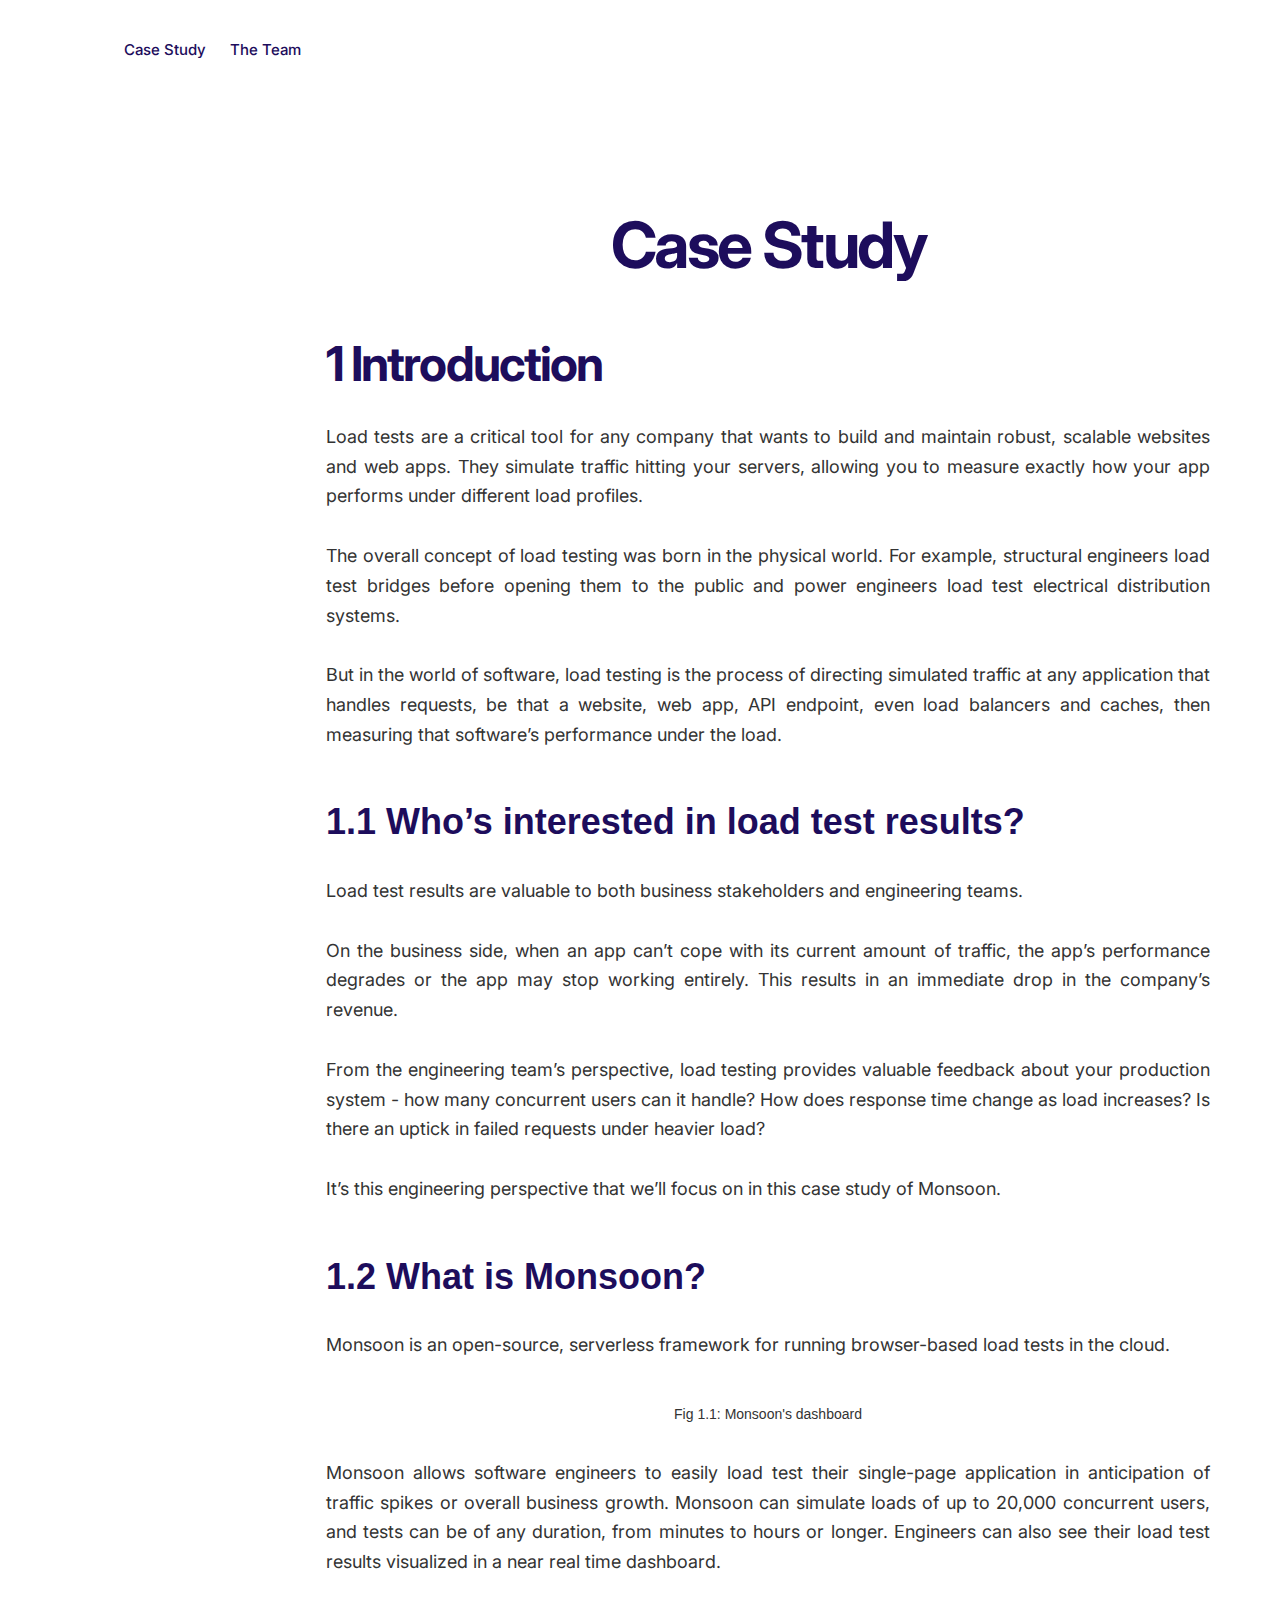
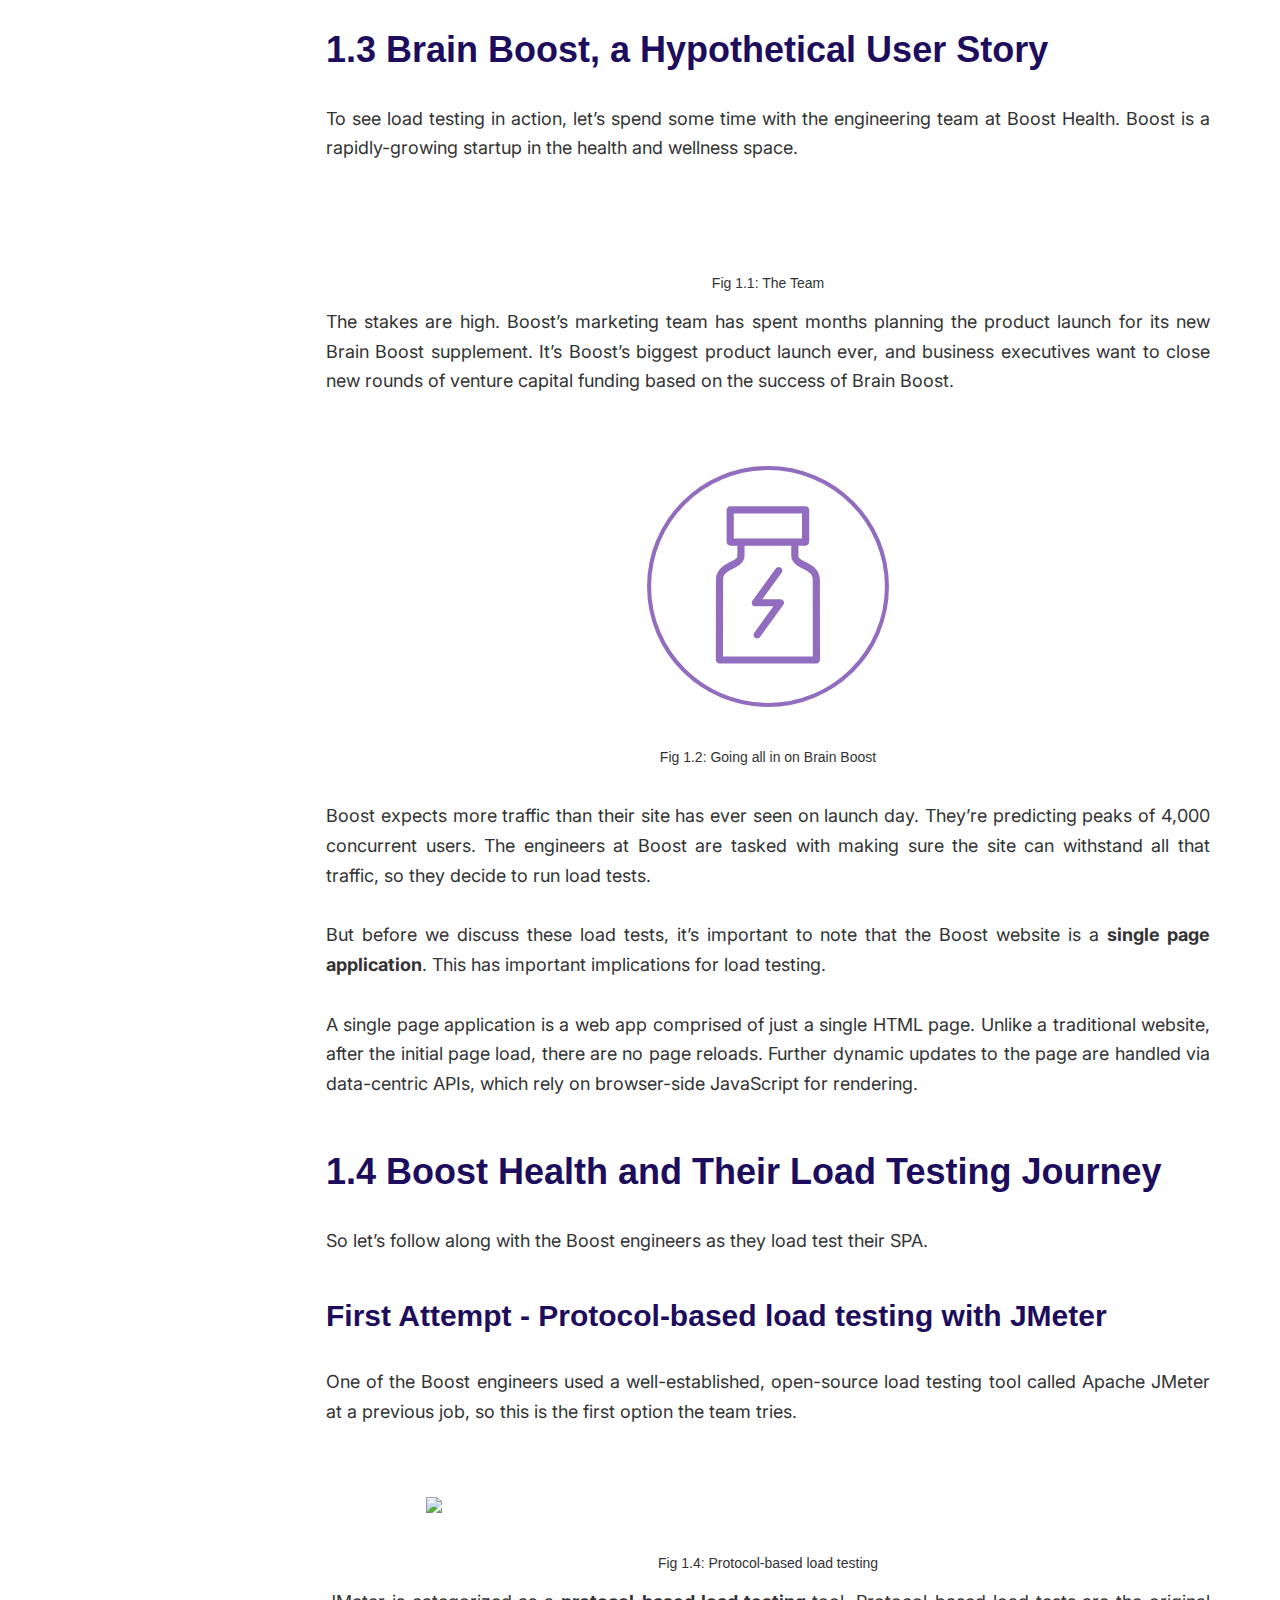
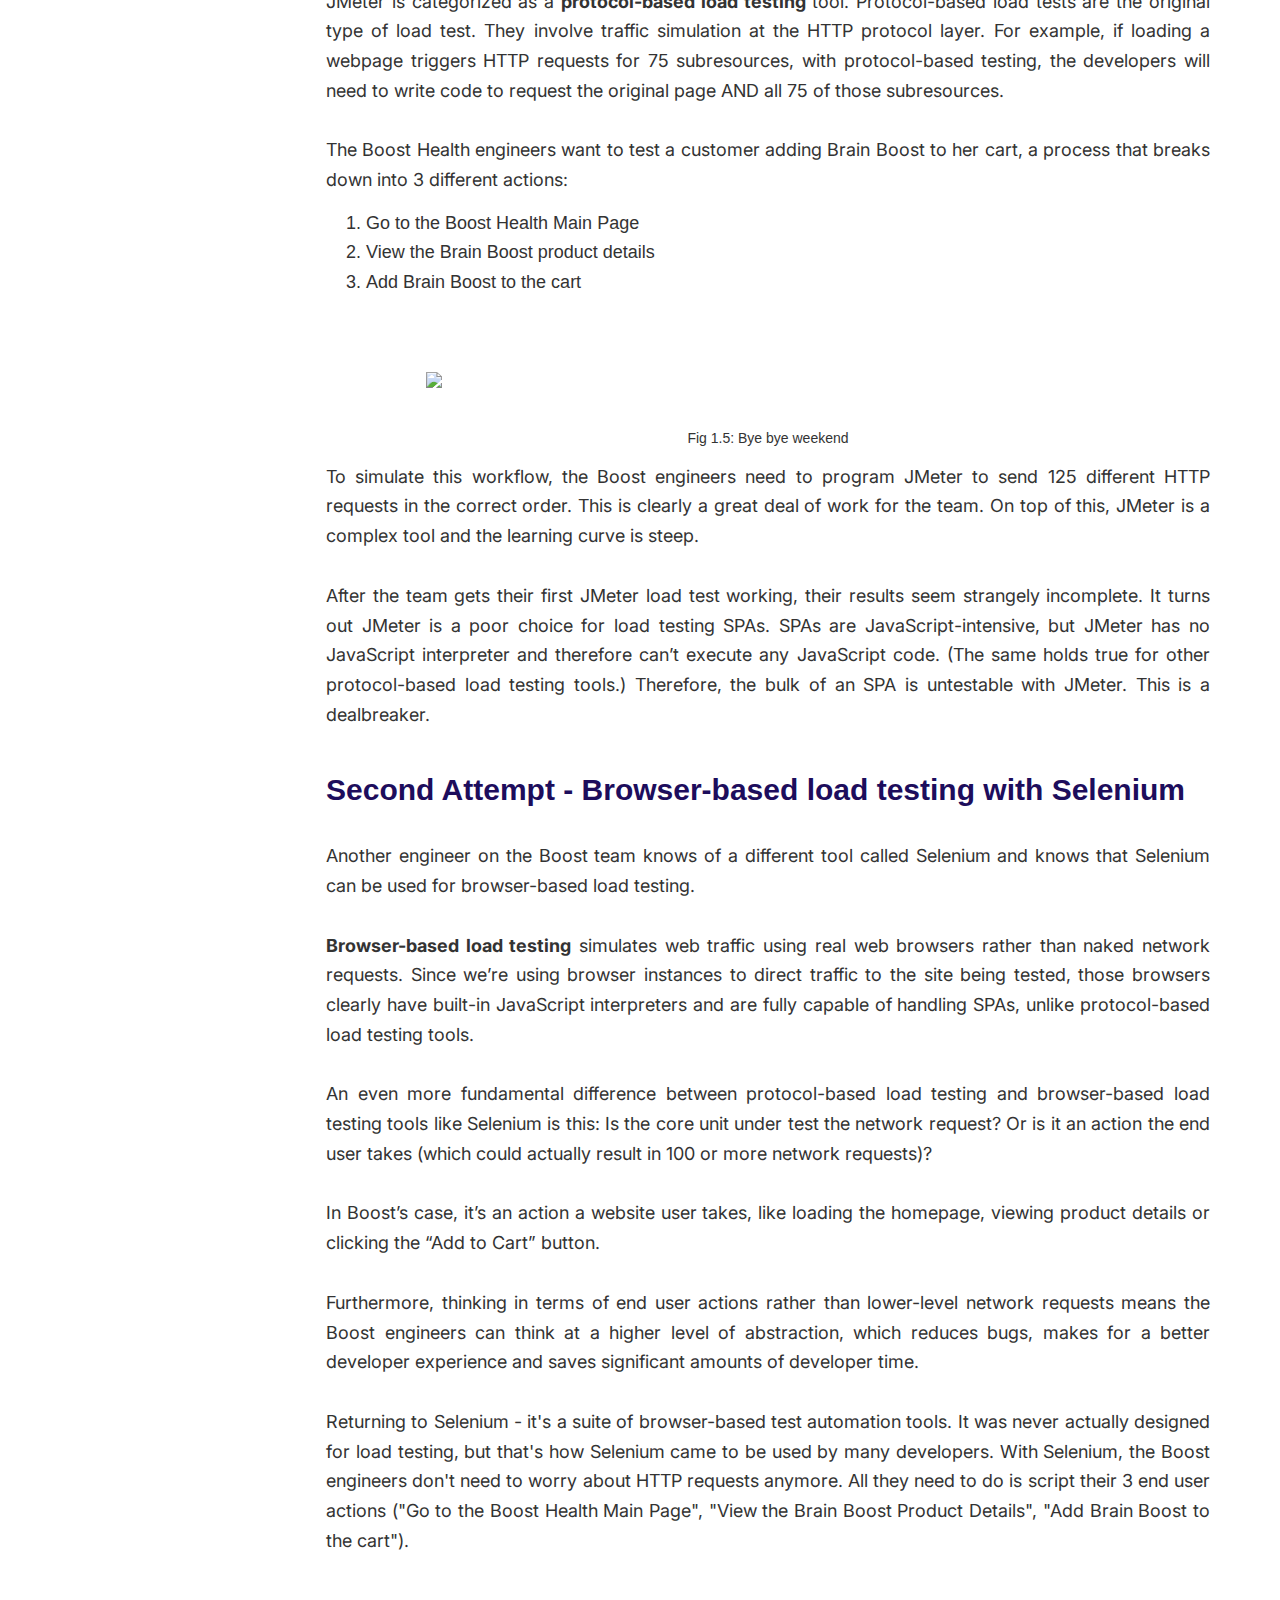
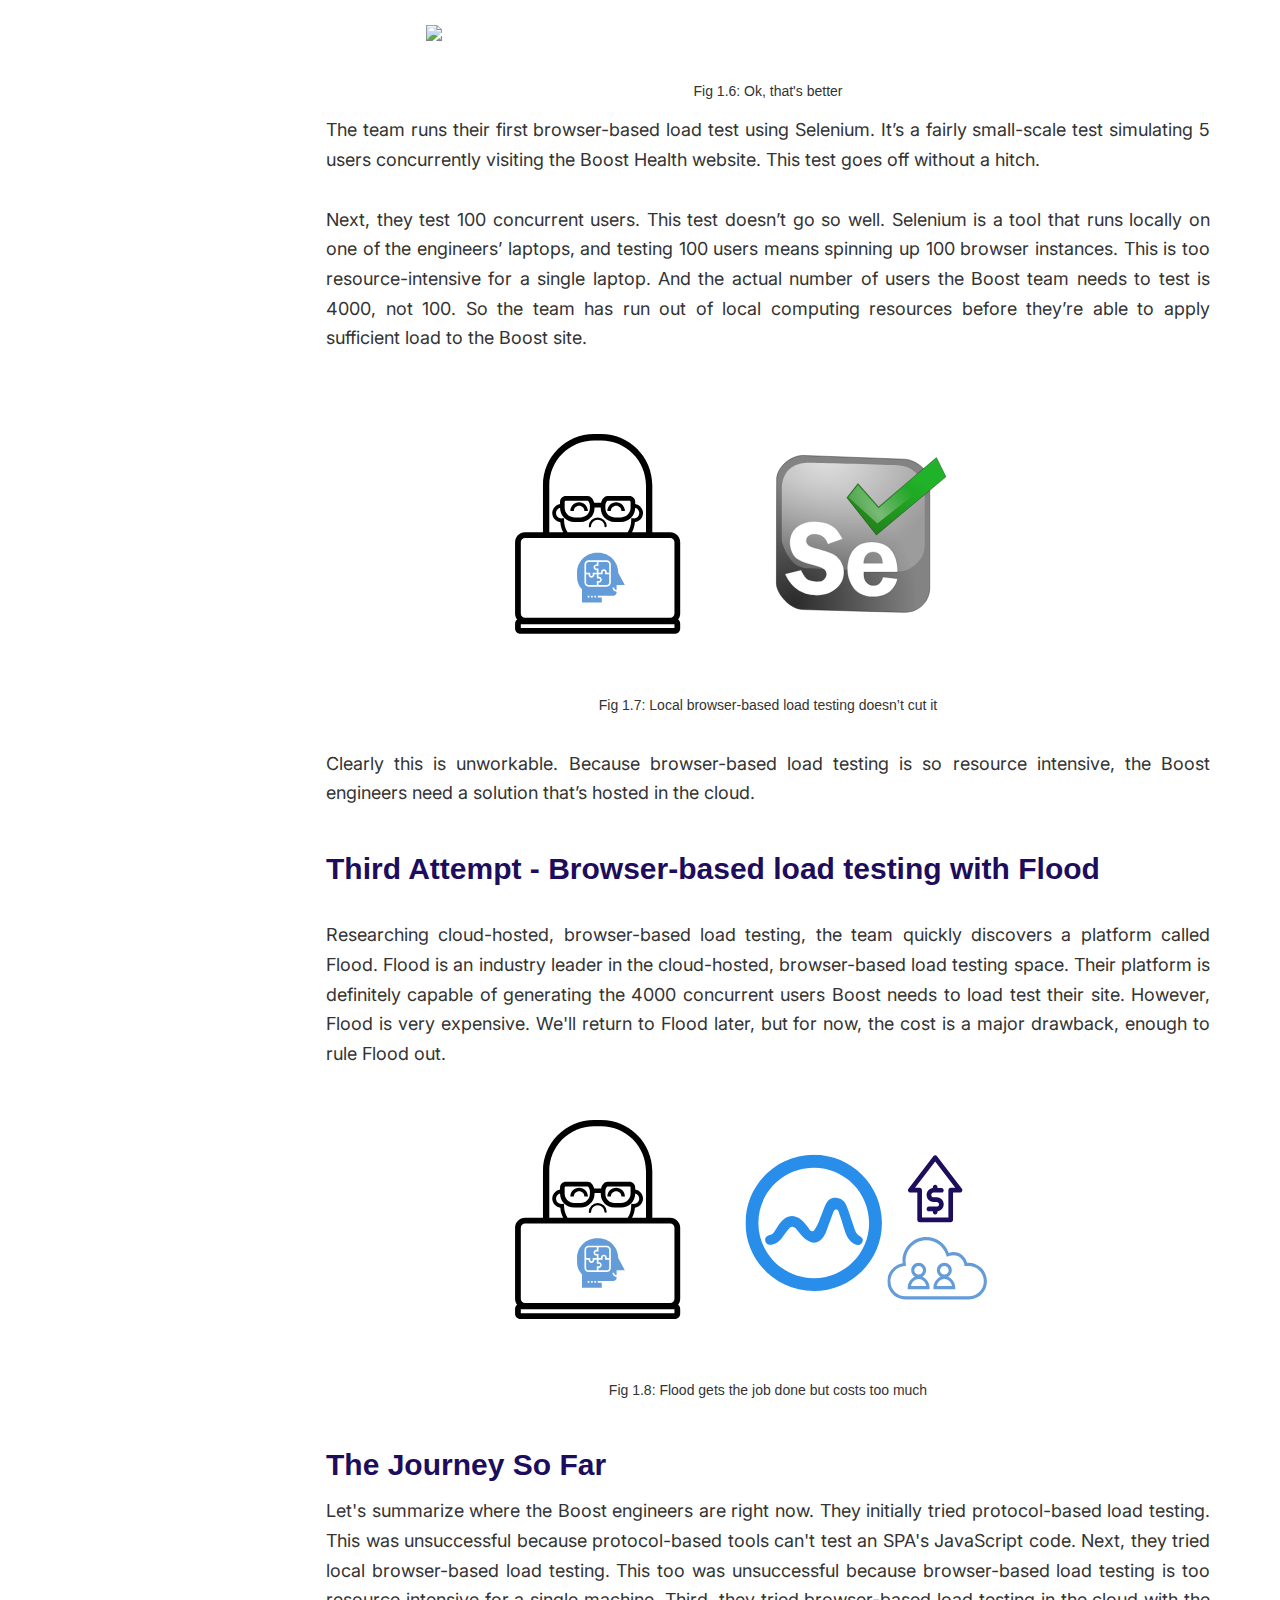
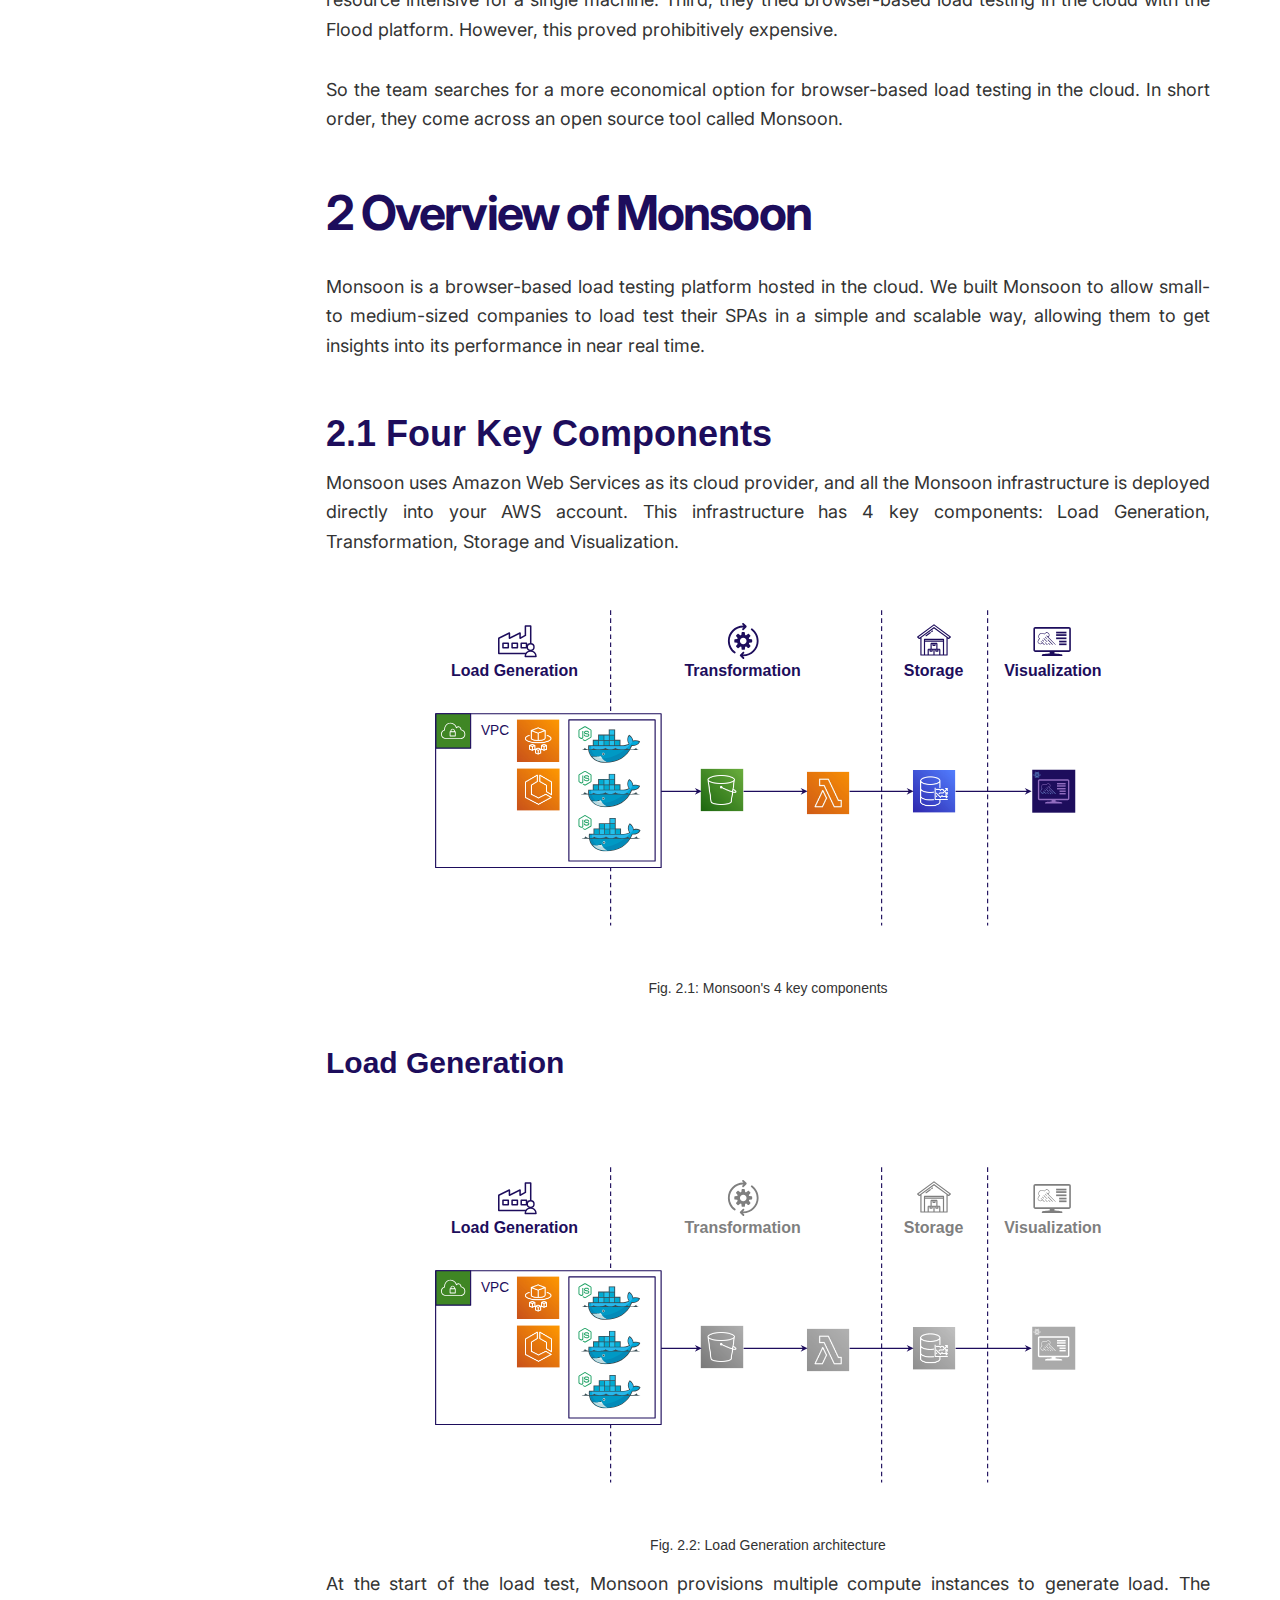
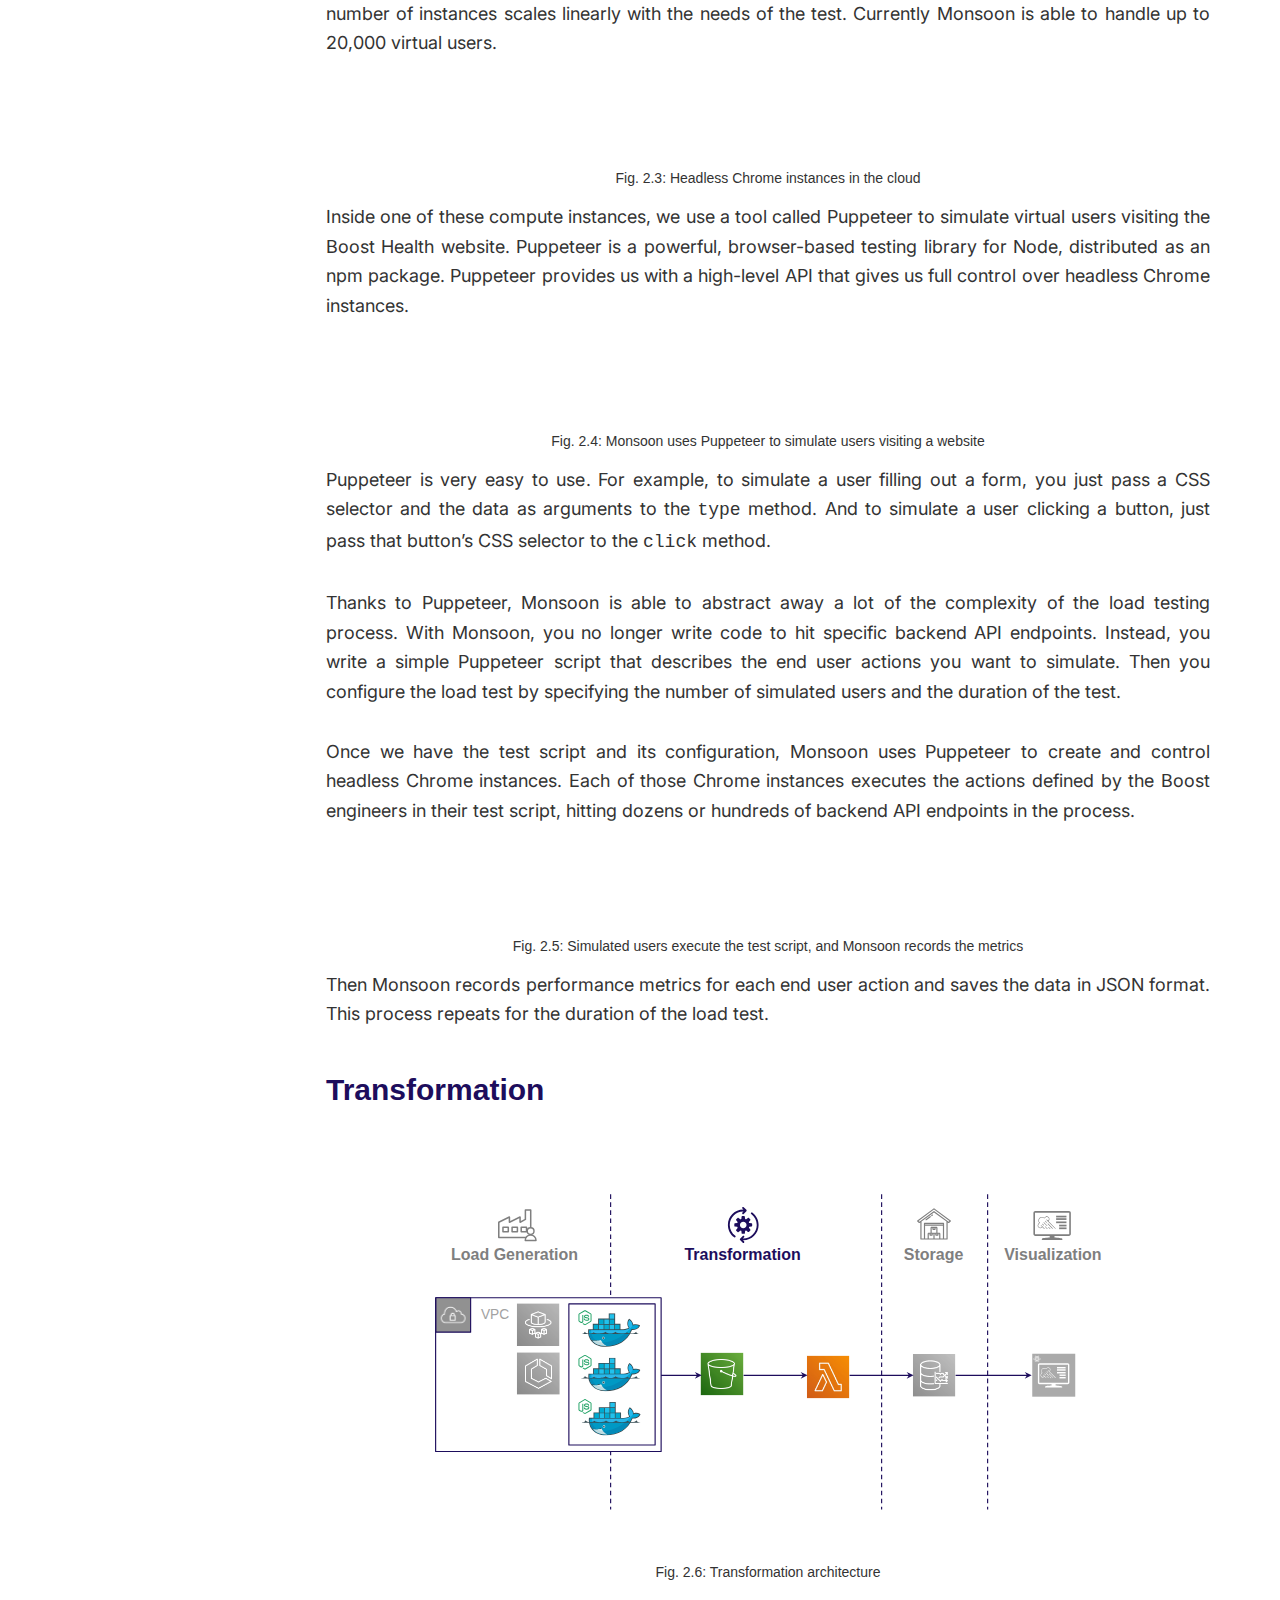
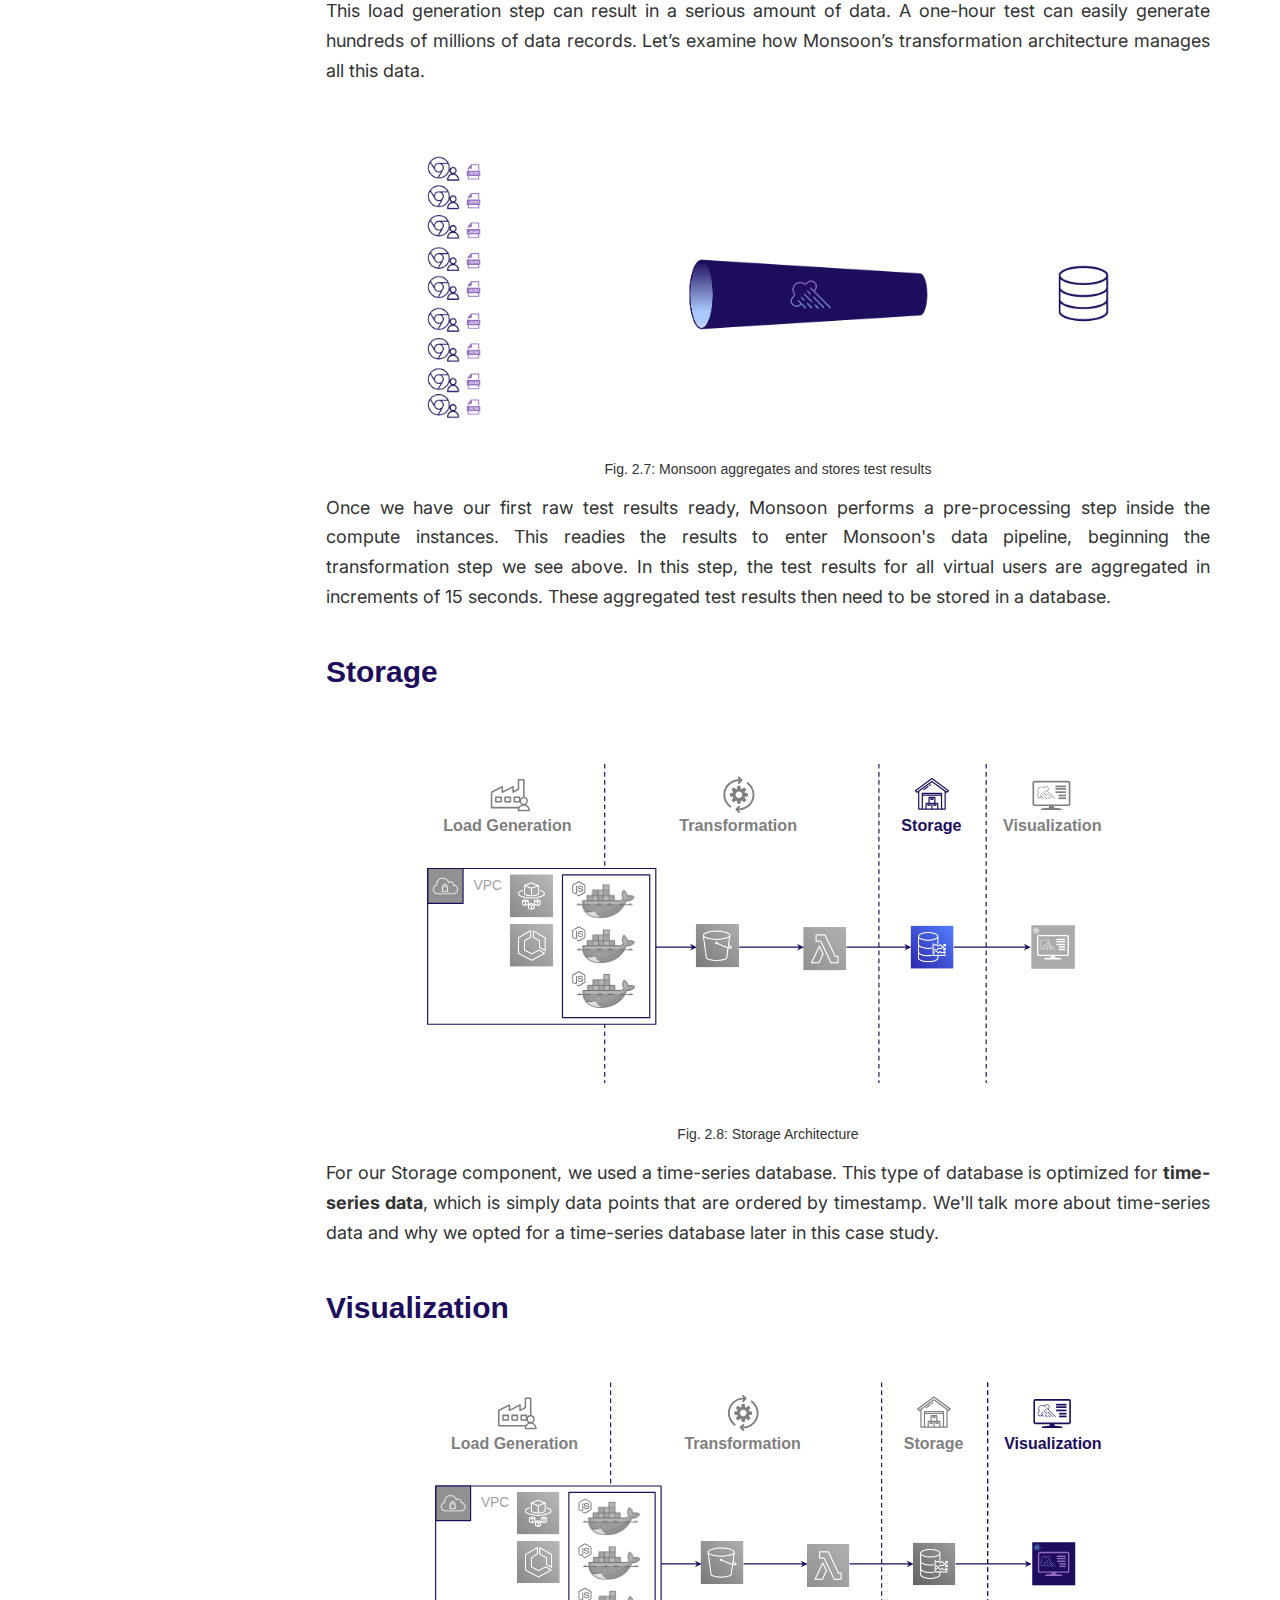
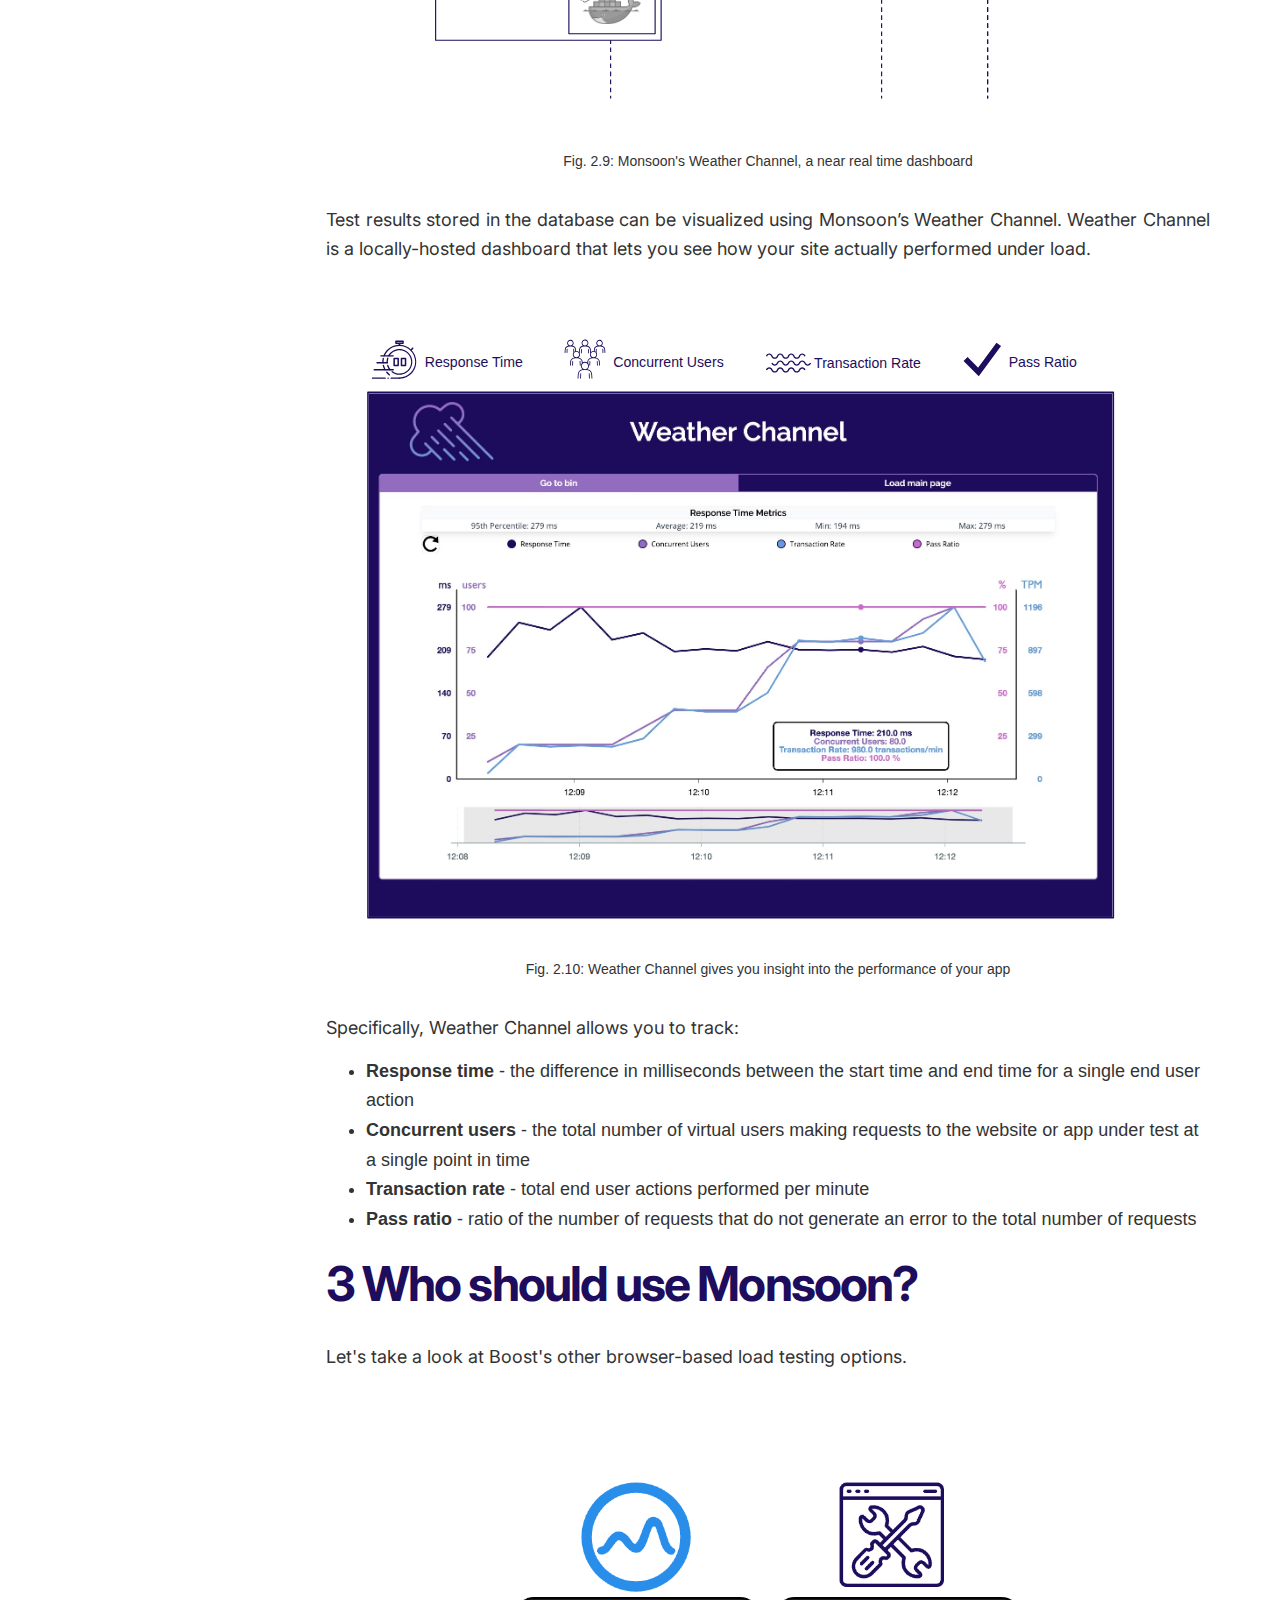
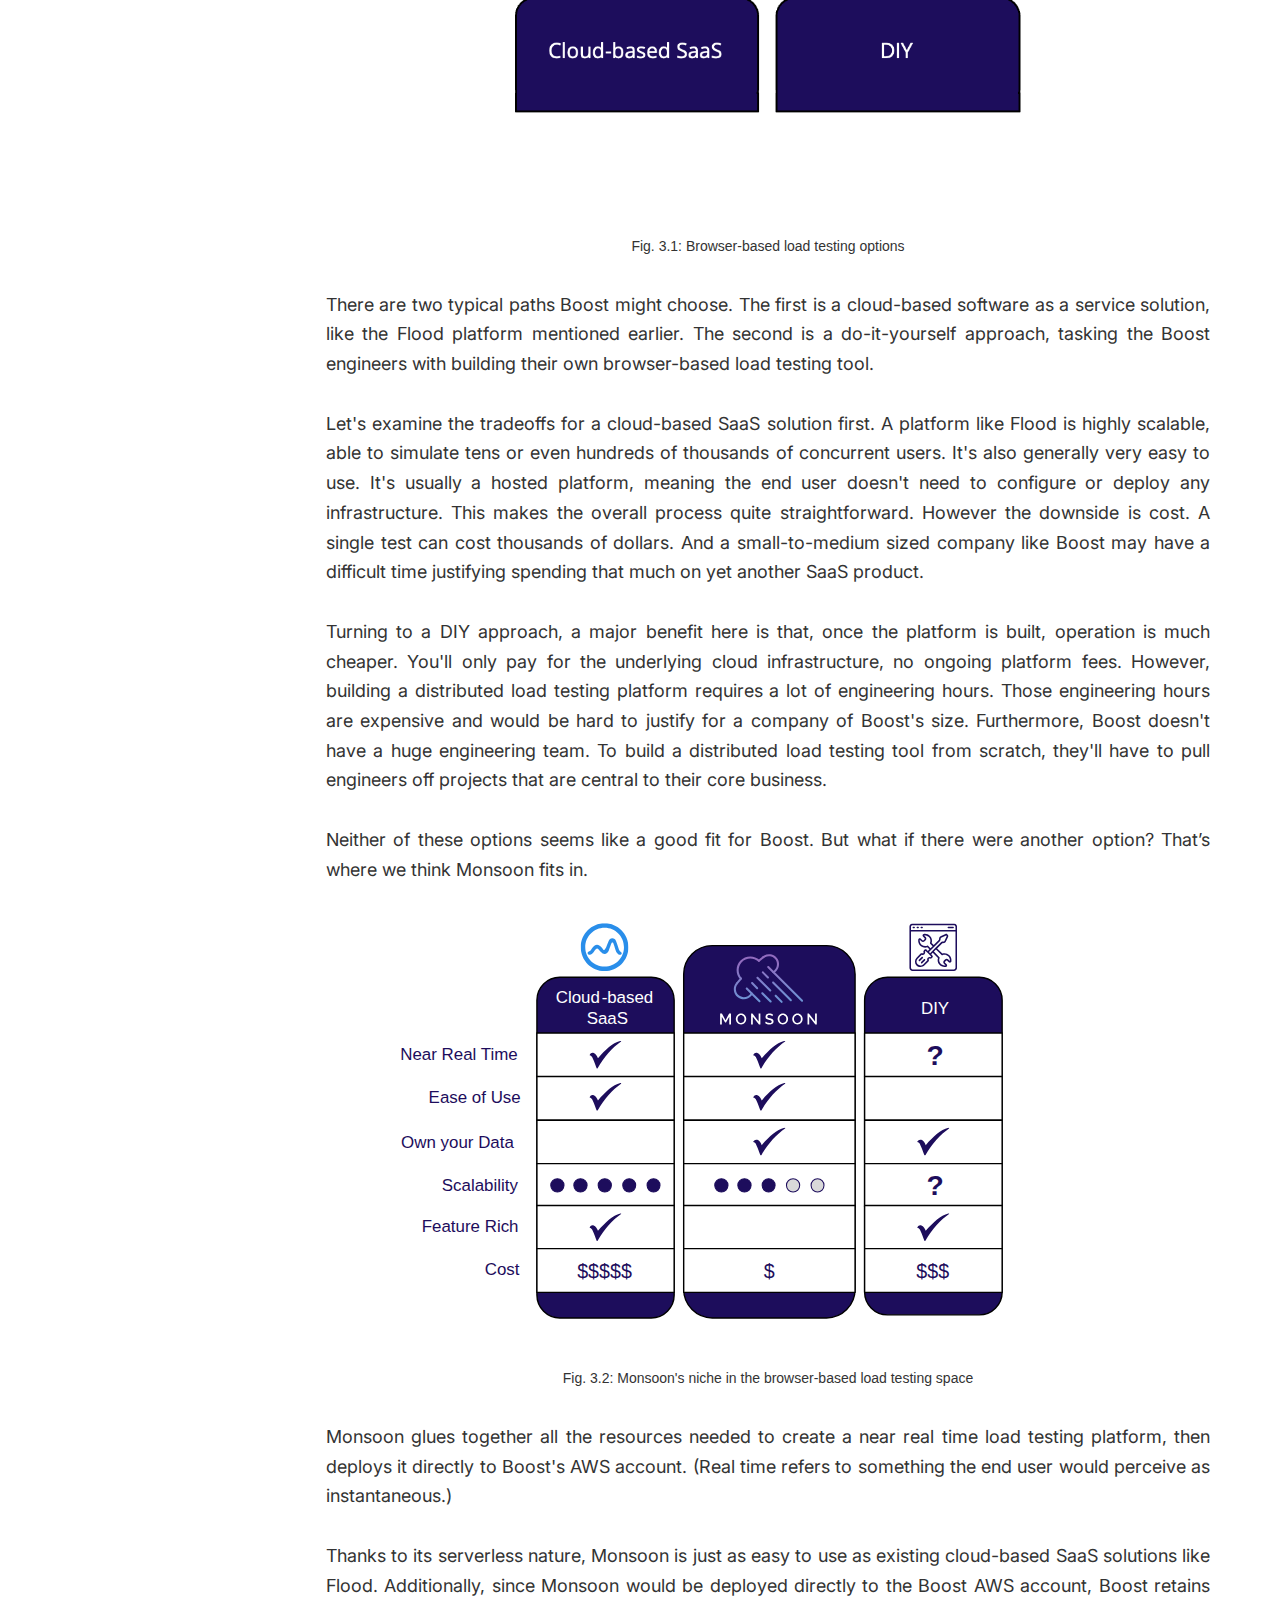
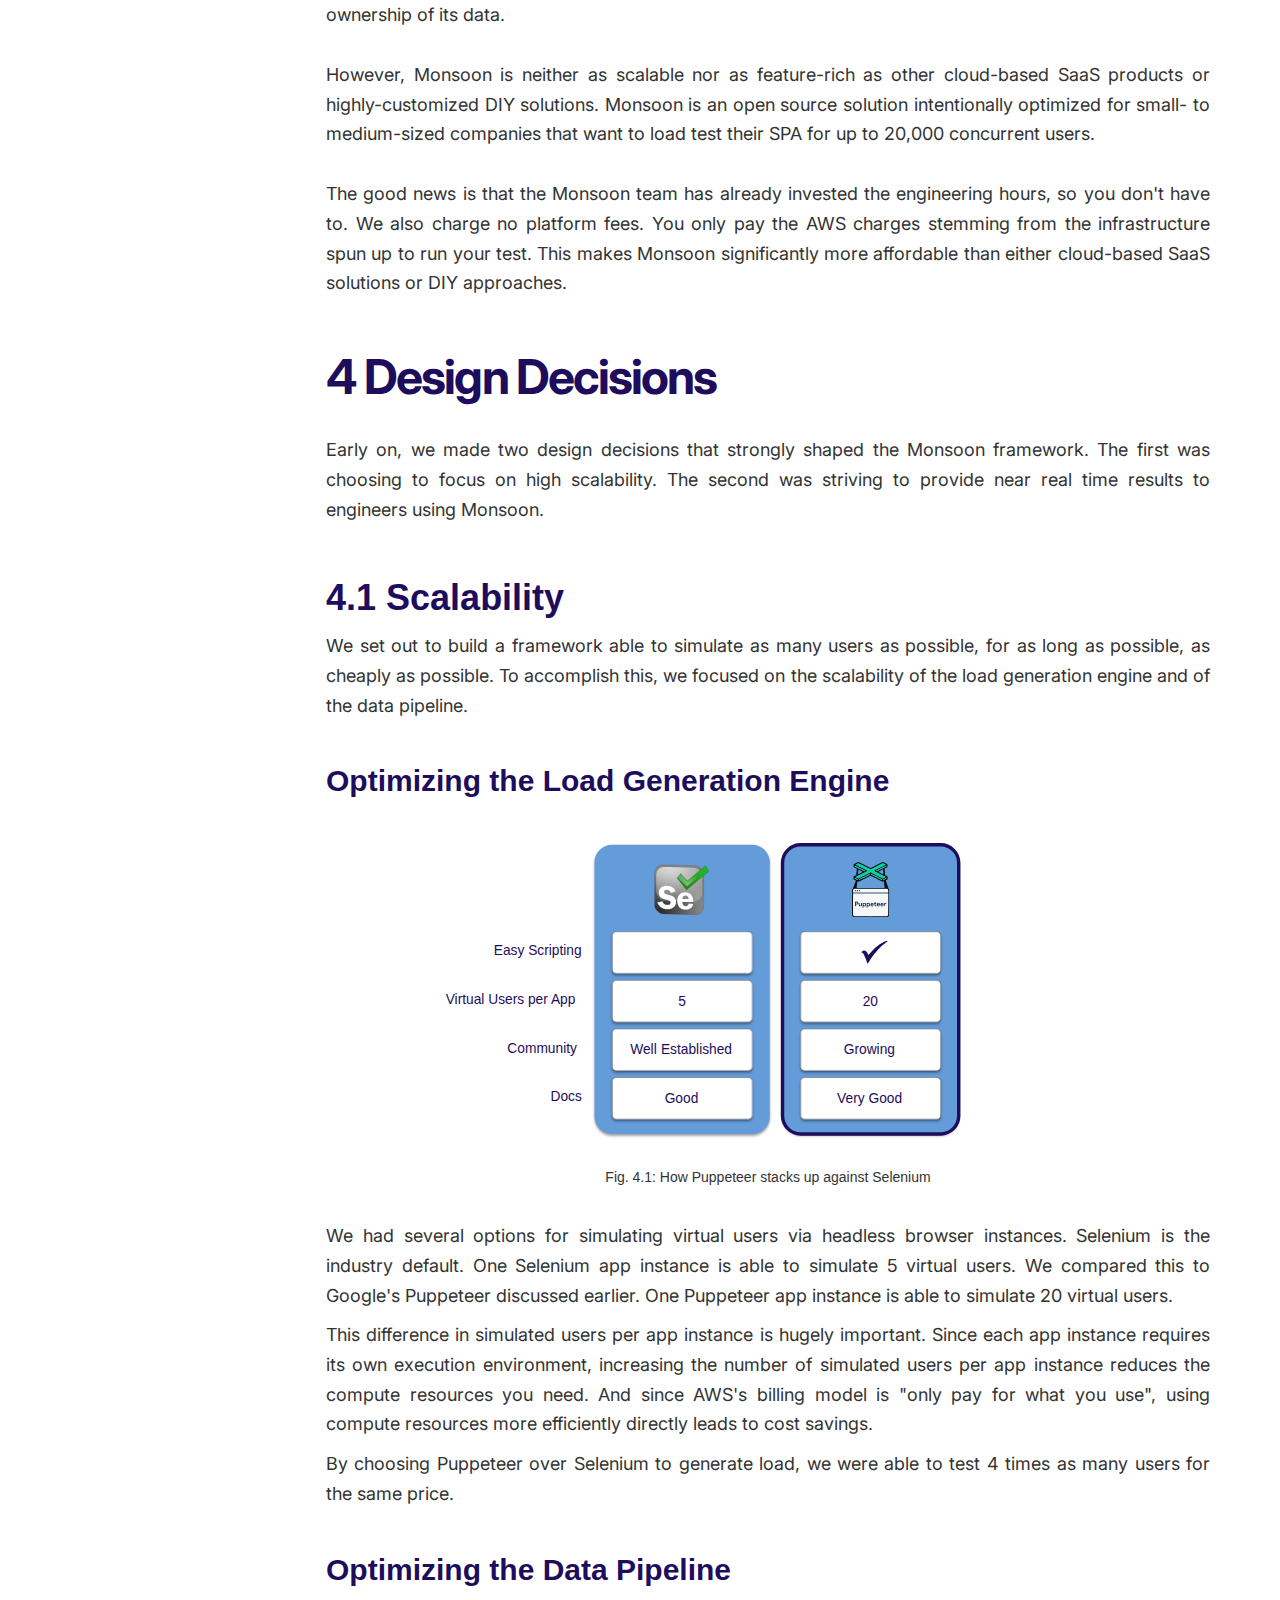
==== commit ba80ba79: "extraneous pic removed" ====
--- a/case-study.html
+++ b/case-study.html
@@ -119,7 +119,7 @@
         <br />
         <p>
           Monsoon allows software engineers to easily load test their single-page application in anticipation of traffic spikes or overall business growth. 
-          Monsoon can simulate loads of up to 20,000 concurrent users, and tests can be of any duration, from minutes to weeks or longer. 
+          Monsoon can simulate loads of up to 20,000 concurrent users, and tests can be of any duration, from minutes to hours or longer. 
           Engineers can also see their load test results visualized in a near real time dashboard.
         </p>
         <br />
@@ -202,11 +202,6 @@
           To simulate this workflow, the Boost engineers need to program JMeter to send 125 different HTTP requests in the correct order. This is clearly a great deal of work for the team. On top of this, JMeter is a complex tool and the learning curve is steep. 
         </p>
         <br />
-        <figure>
-          <img src="assets/images/1-introduction/unhappydev-jmeter.svg" class="case-study-image">
-          <figcaption>Fig 1.6: Protocol-based load testing can be painful</figcaption>
-        </figure>
-        <br />
         <p>
           After the team gets their first JMeter load test working, their results seem strangely incomplete. It turns out JMeter is a poor choice for load testing SPAs. 
           SPAs are JavaScript-intensive, but JMeter has no JavaScript interpreter and therefore can’t execute any JavaScript code. (The same holds true for other protocol-based load testing tools.) 
@@ -245,7 +240,7 @@
         <br />
         <figure>
           <img src="assets/images/1-introduction/3actions_3actions.gif" class="case-study-image-large">
-          <figcaption>Fig 1.7: Ok, that's better</figcaption>
+          <figcaption>Fig 1.6: Ok, that's better</figcaption>
         </figure>
         <p> 
           The team runs their first browser-based load test using Selenium. 
@@ -259,7 +254,7 @@
         <br />
         <figure>
           <img src="assets/images/1-introduction/unhappydev-selenium.svg" class="case-study-image">
-          <figcaption>Fig 1.8: Local browser-based load testing doesn’t cut it</figcaption>
+          <figcaption>Fig 1.7: Local browser-based load testing doesn’t cut it</figcaption>
         </figure>
         <br />
         <p>
@@ -275,7 +270,7 @@
         </p>
         <figure>
           <img src="assets/images/1-introduction/unhappydev-flood.svg" class="case-study-image">
-          <figcaption>Fig 1.9: Flood gets the job done but costs too much</figcaption>
+          <figcaption>Fig 1.8: Flood gets the job done but costs too much</figcaption>
         </figure>
         <br />
         <h4>The Journey So Far</h4>
@@ -435,7 +430,7 @@
         </figure>
         <br/>
         <p>
-          Monsoon glues together all the resources needed to create a near real time load testing platform, then deploys it directly to Boost's AWS account. 
+          Monsoon glues together all the resources needed to create a near real time load testing platform, then deploys it directly to Boost's AWS account. (Real time refers to something the end user would perceive as instantaneous.)
         </p>
         <br/>
         <p>
@@ -519,7 +514,7 @@
         <br />
         <h4>Why Near Real Time?</h4>
         <br/>
-        <p>Load tests can be really long. It's not uncommon to run a test for hours, days or even weeks. Because of this, Monsoon can handle tests of arbitrary length – the limiting factor is only the user's AWS budget.​</p>
+        <p>Load tests can be really long. It's not uncommon to run a test for hours or days. Because of this, Monsoon can handle tests of arbitrary length – the limiting factor is only the user's AWS budget.​</p>
         <p>But we don't want our users to have to wait until a test completes before they see results – we'd like them to see results as soon as possible.​</p>
         <p>This means that Monsoon needs to extract, transform and load data into the database on a regular basis so it can be queried and displayed on the locally-hosted dashboard.​</p>
         <br/>
@@ -593,7 +588,7 @@
           <figcaption>Fig. 5.4: Monsoon’s transformation architecture</figcaption>
         </figure>
         <br/>
-        <p>To answer this, let's take a closer look at our Transformation architecture. High-level, the Transformation architecture takes the session metric data stored on each Fargate instance, transforms it into a time series data format, then loads it into a time series database.​</p>
+        <p>To answer this, let's take a closer look at our Transformation architecture. At a high-level, the Transformation architecture takes the session metric data stored on each Fargate instance, transforms it into a time series data format, then loads it into a time series database.​</p>
         <p>A key piece of the Transformation component is our normalization logic. Before we dive into the details, let's clarify our definition of "normalization" since it can be a slippery term in the data science world.</p>
         <p><strong>What is “normalization” exactly?</strong></p>
         <p>We consider it a pre-processing step that facilitates data aggregation. When we normalize raw data, we're taking multiple data points with different raw timestamps and combining them into a single data point with one normalized timestamp. If you think of calculating a moving average, that's a good mental model.​</p>
@@ -663,7 +658,7 @@
         <br/>
         <p>AWS Lambda is a serverless, event-driven compute service. It's similar to Fargate. But while Fargate runs entire apps in a serverless environment, Lambda runs individual serverless functions.​</p>
         <p>
-          High level, every one minute, our Aggregating Lambda function polls the S3 bucket to determine if any new data has arrived. For each new timestamp, the lambda aggregates all the metrics in the JSON files with that timestamp, creating a single time series data point. Then we <code>POST</code> that data point to the time series database.
+          At a high level, every one minute, our Aggregating Lambda function polls the S3 bucket to determine if any new data has arrived. For each new timestamp, the lambda aggregates all the metrics in the JSON files with that timestamp, creating a single time series data point. Then we <code>POST</code> that data point to the time series database.
         </p>
         <figure>
           <img src="assets/images/5-architecture/aggregation_process.gif" class="case-study-image">
@@ -857,12 +852,9 @@
         <br />
         <p>
           Examining existing load testing tools, we found that all of them focus on response time as ​
-          their core metric. At first glance, this seems reasonable, but digging deeper, we found ​
-          "response time" to be a very fuzzy term. Maybe it’s the elapsed time between when a ​
+          their core metric. But what is "response time" exactly? Maybe it’s the elapsed time between when a ​
           client issues a request and when that client receives the first byte of the response. Or maybe ​
-          we keep the timer going until the DOM content is fully loaded. We even contacted customer ​
-          support at Flood to get details about how they calculate response time, and we still weren’t ​
-          able to get complete clarity.​
+          we keep the timer going until the DOM content is fully loaded. 
         </p>
         <br />
         <figure>
@@ -974,7 +966,7 @@
         </ol>
         <br/>
         <figure>
-          <img src="assets/images/7-challenges/metronome lambda.gif" class="case-study-image-full">
+          <img src="assets/images/7-challenges/metronome_in_action.gif" class="case-study-image-full">
           <figcaption>Fig 7.5: The Metronome Lambda in action</figcaption>
         </figure>
         <p>
@@ -1052,7 +1044,7 @@
         <h2>Presentation</h2>
         <div class="presentation-wrapper case-study-image">
 
-          <iframe class="presentation-video" frameborder="0" src="https://www.youtube.com/embed/nQdf8djNlFA"
+          <iframe class="presentation-video" frameborder="0" src="https://www.youtube.com/embed/3YANkiPr7qI"
             allowfullscreen></iframe>
         </div class="presentation-wrapper">
         <br>
@@ -1081,7 +1073,7 @@
                           </a>
                         </li>
                         <li>
-                          <a href="http://rauldehevia.github.io" target="_blank">
+                          <a href="https://www.rauldehevia.com" target="_blank">
                             <span class="team-member-icon">
                               <i class="fas fa-globe"></i>
                             </span>
